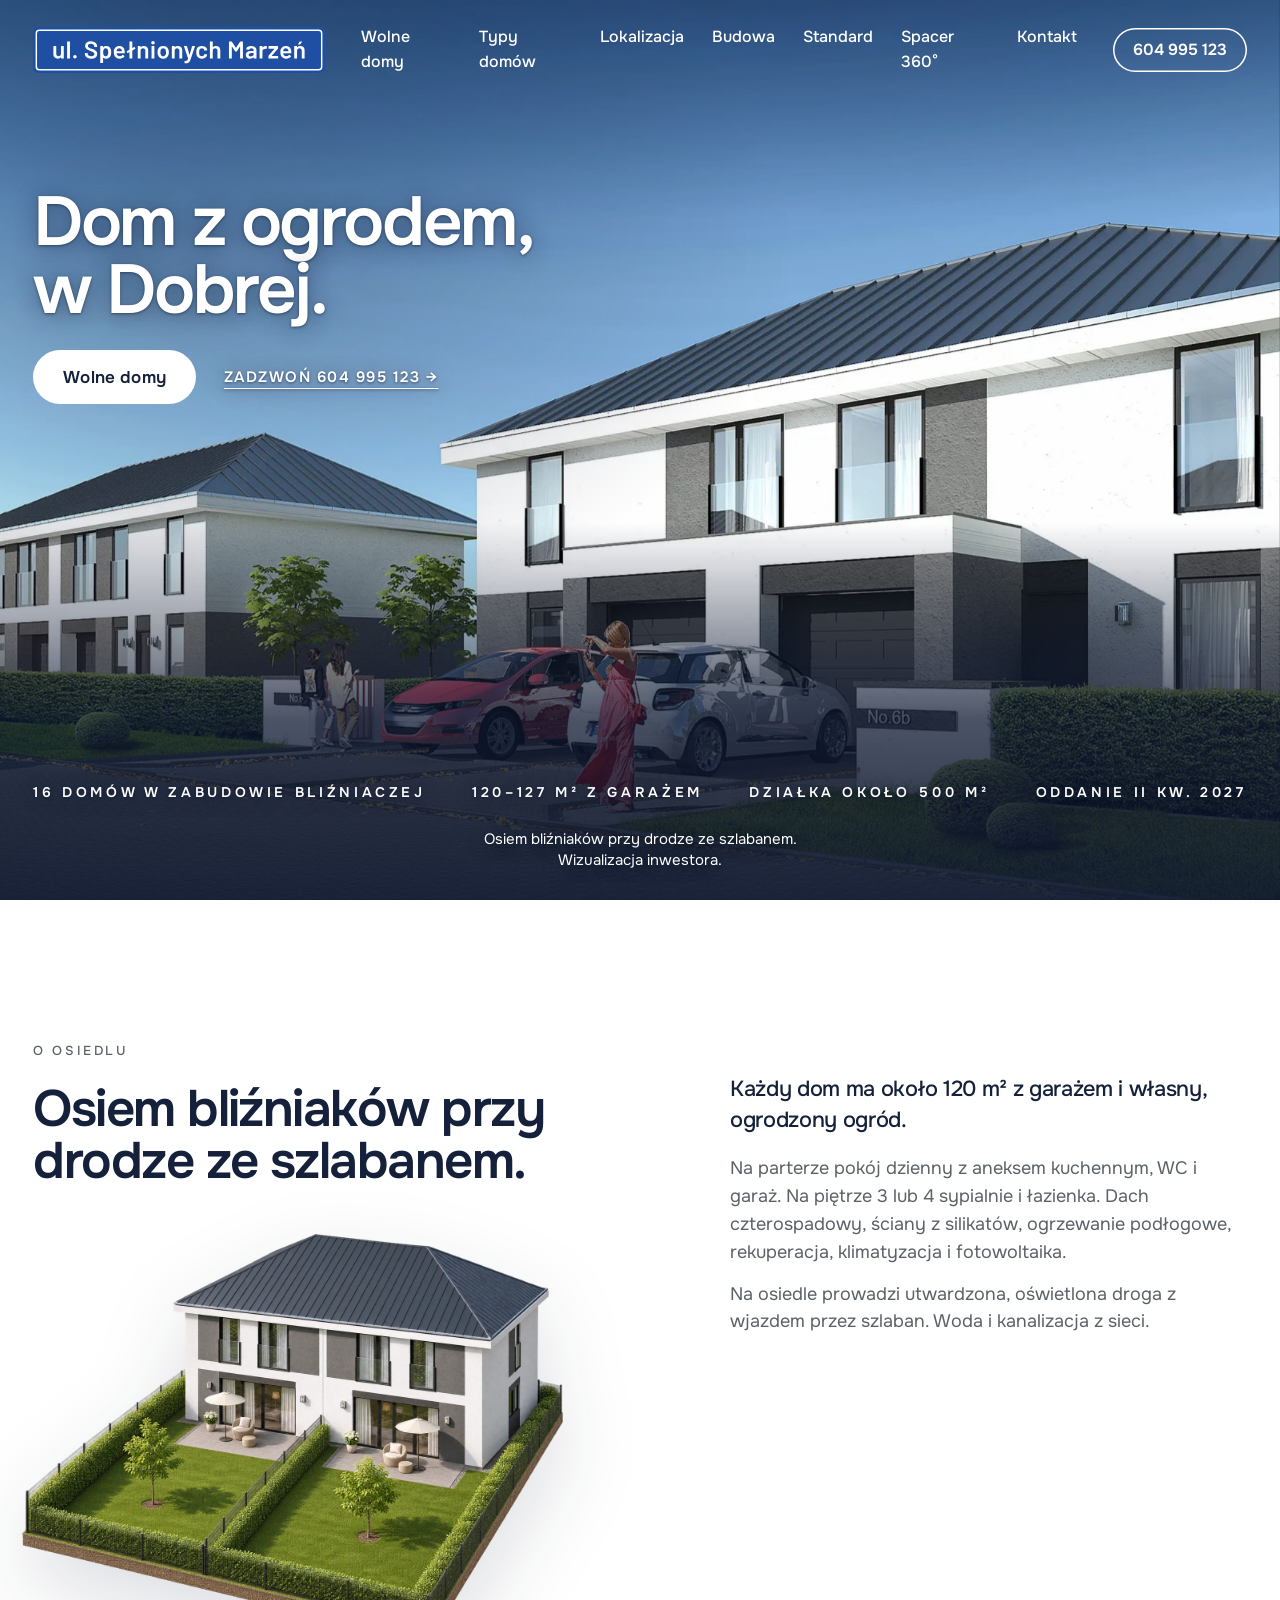
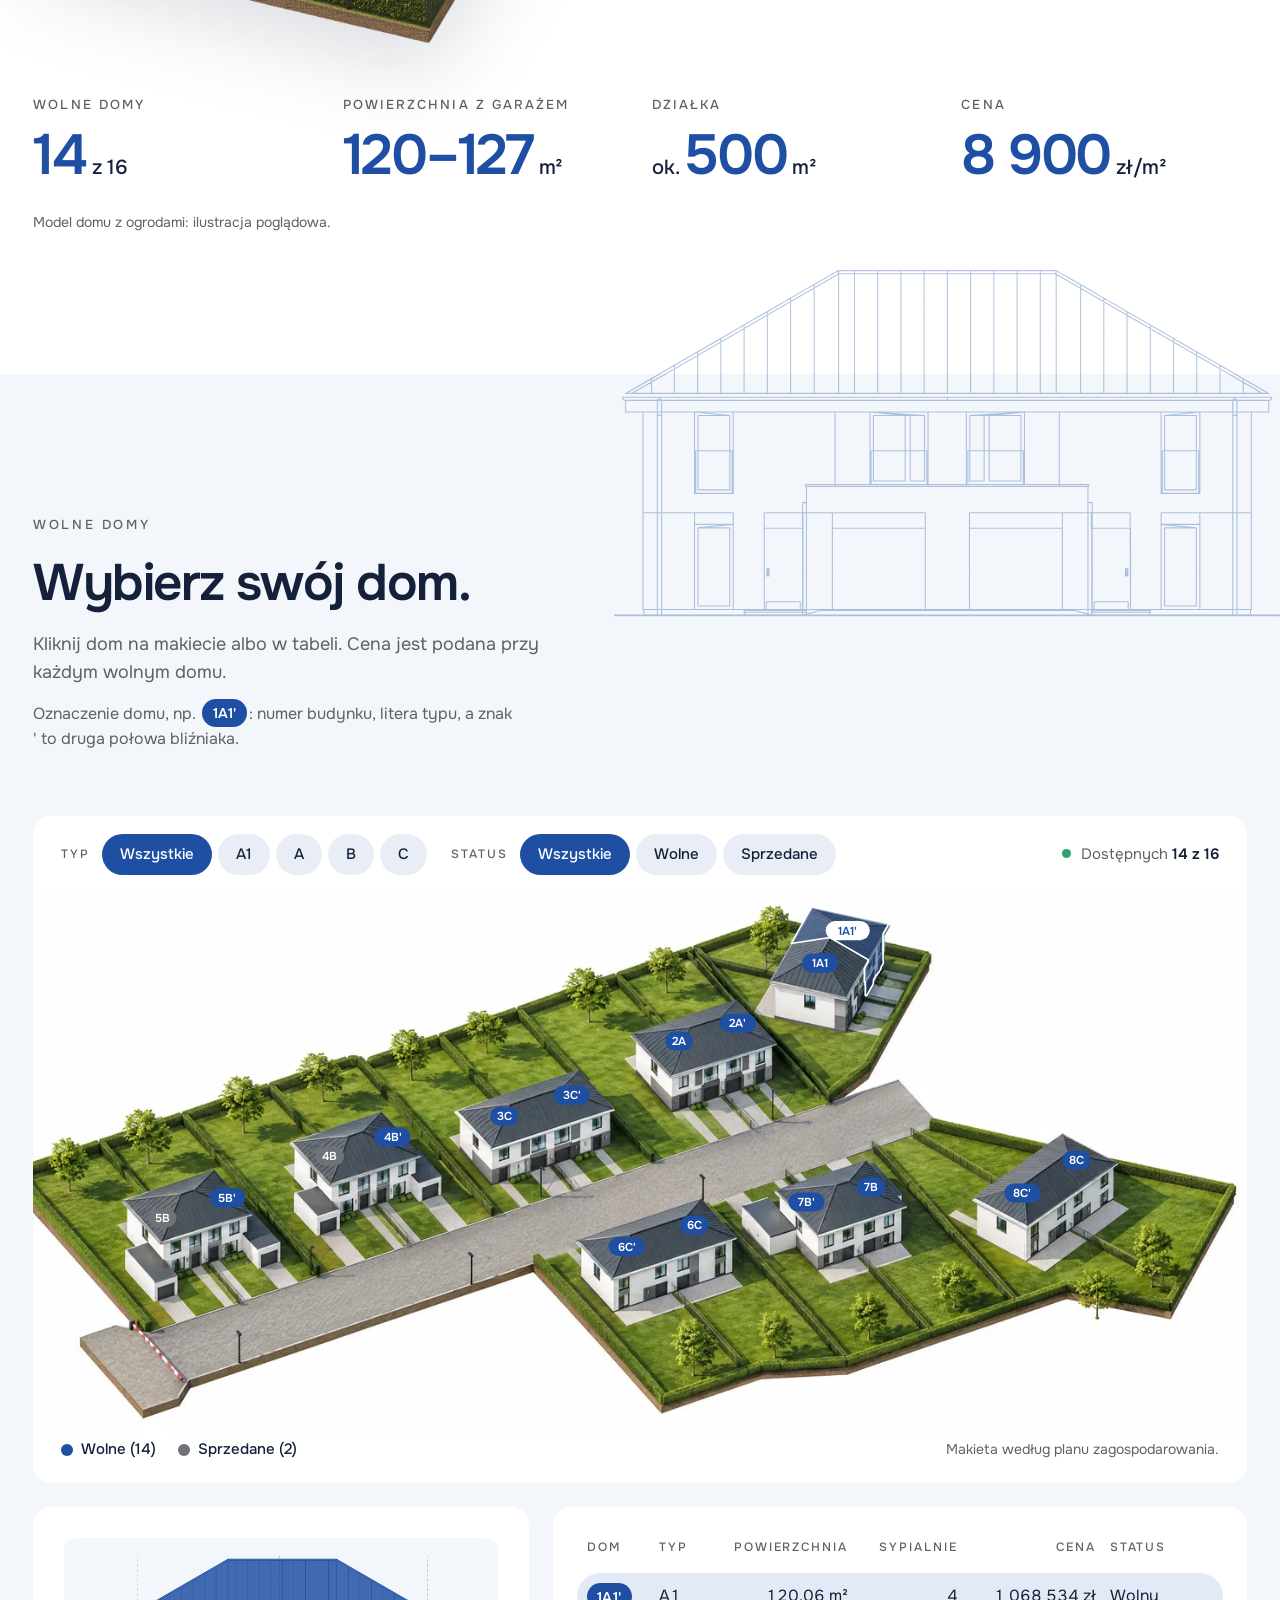
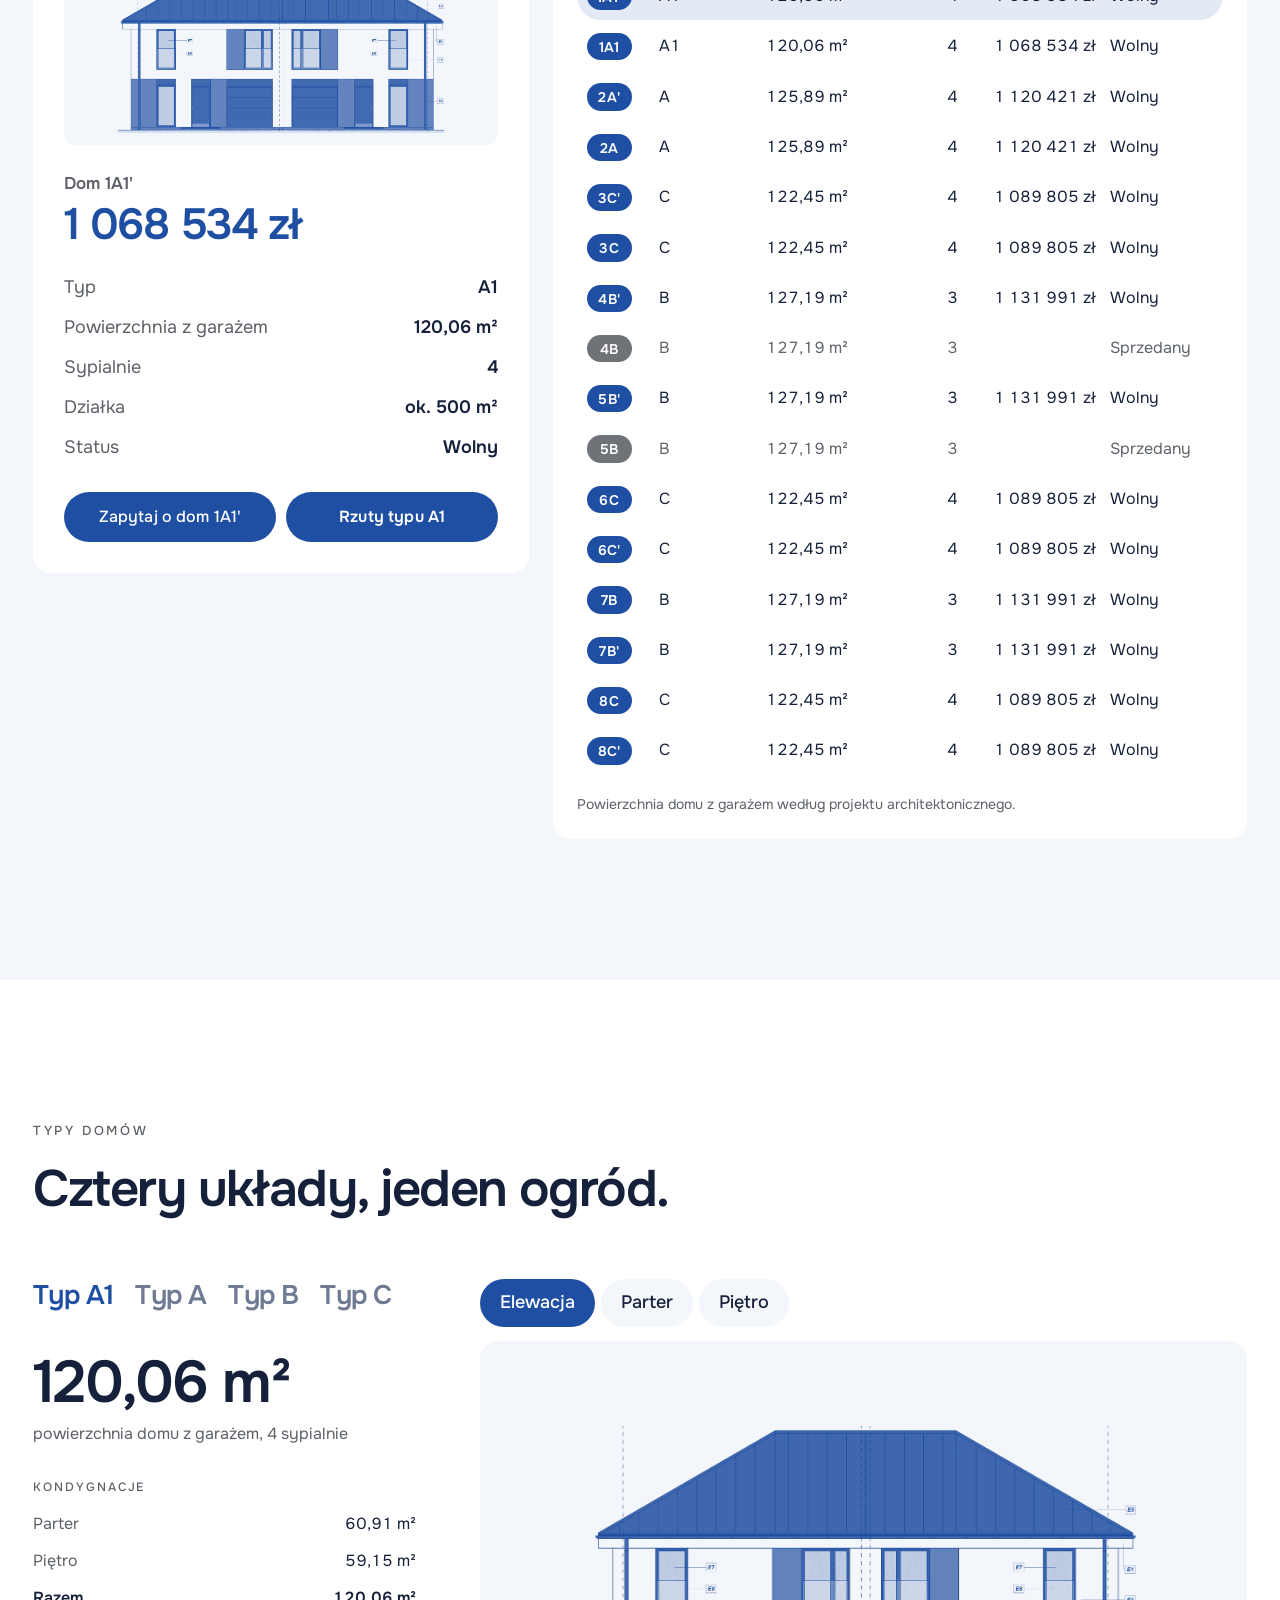
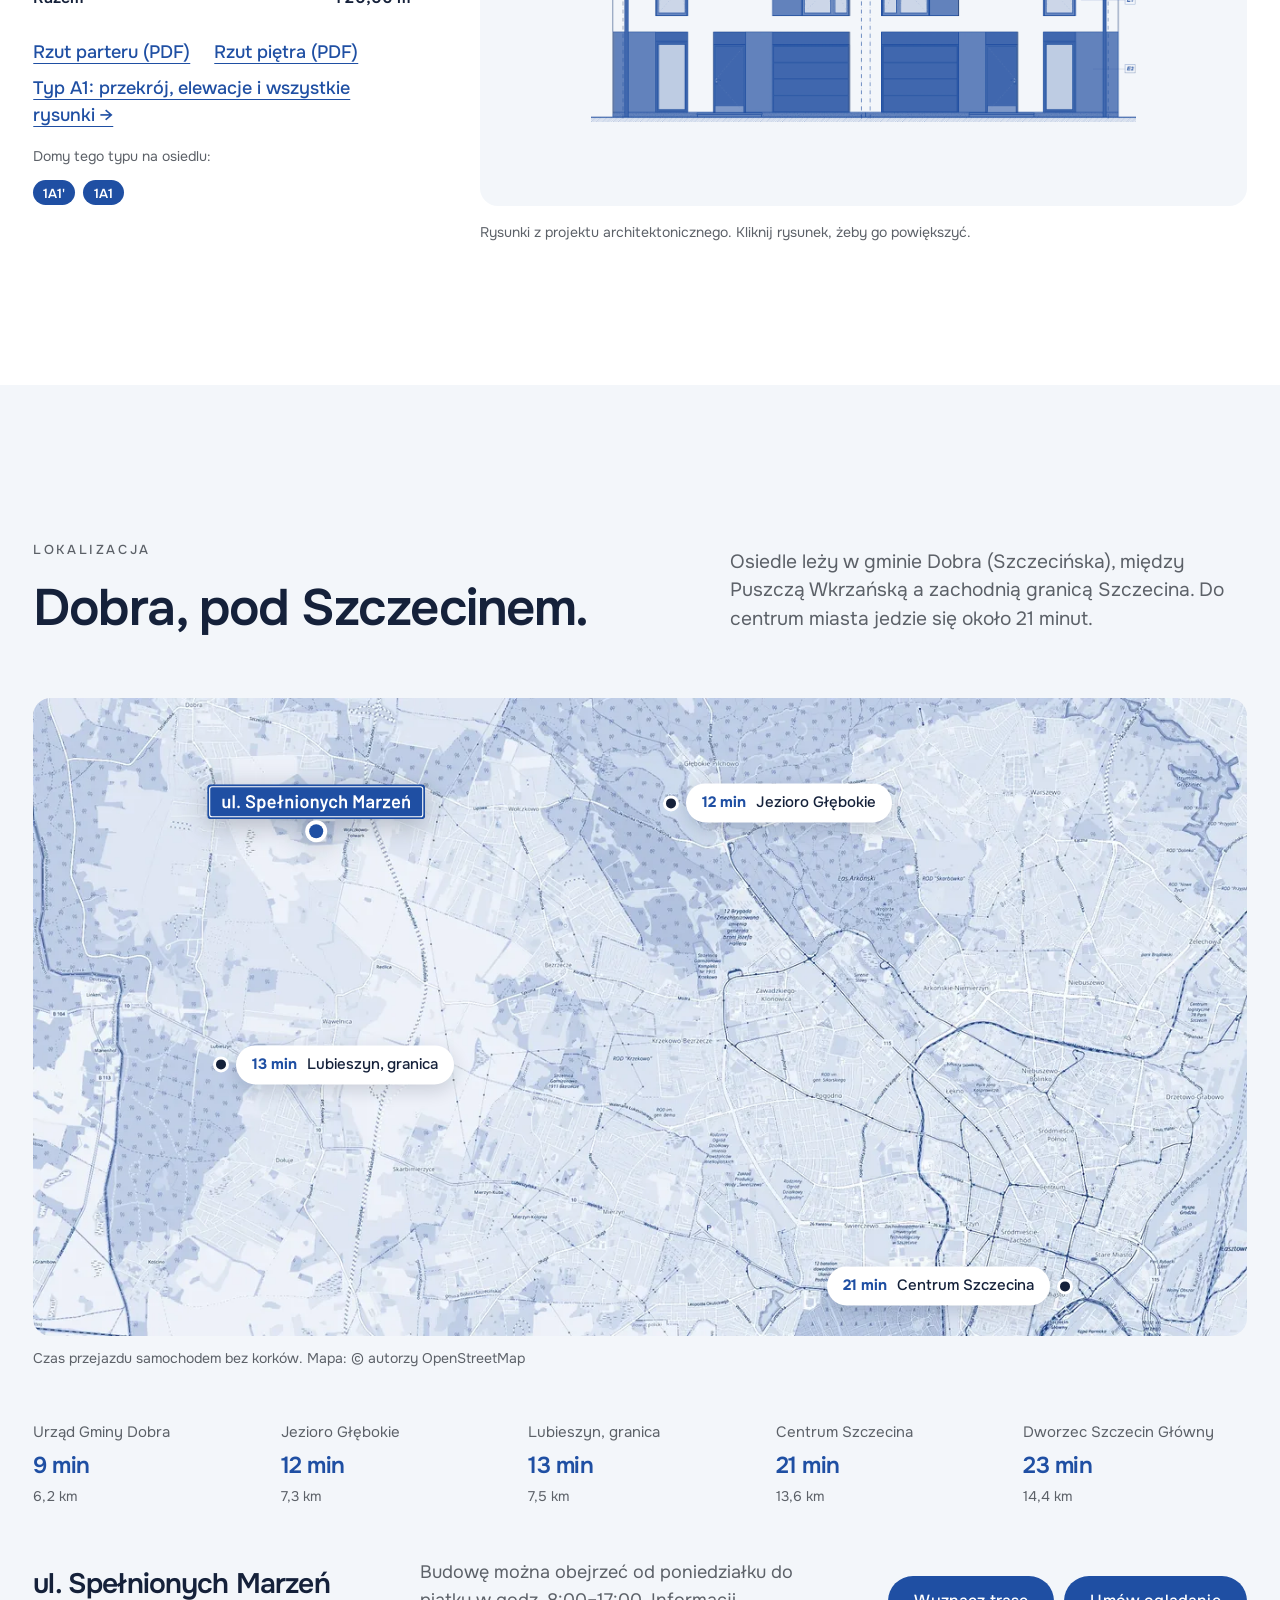
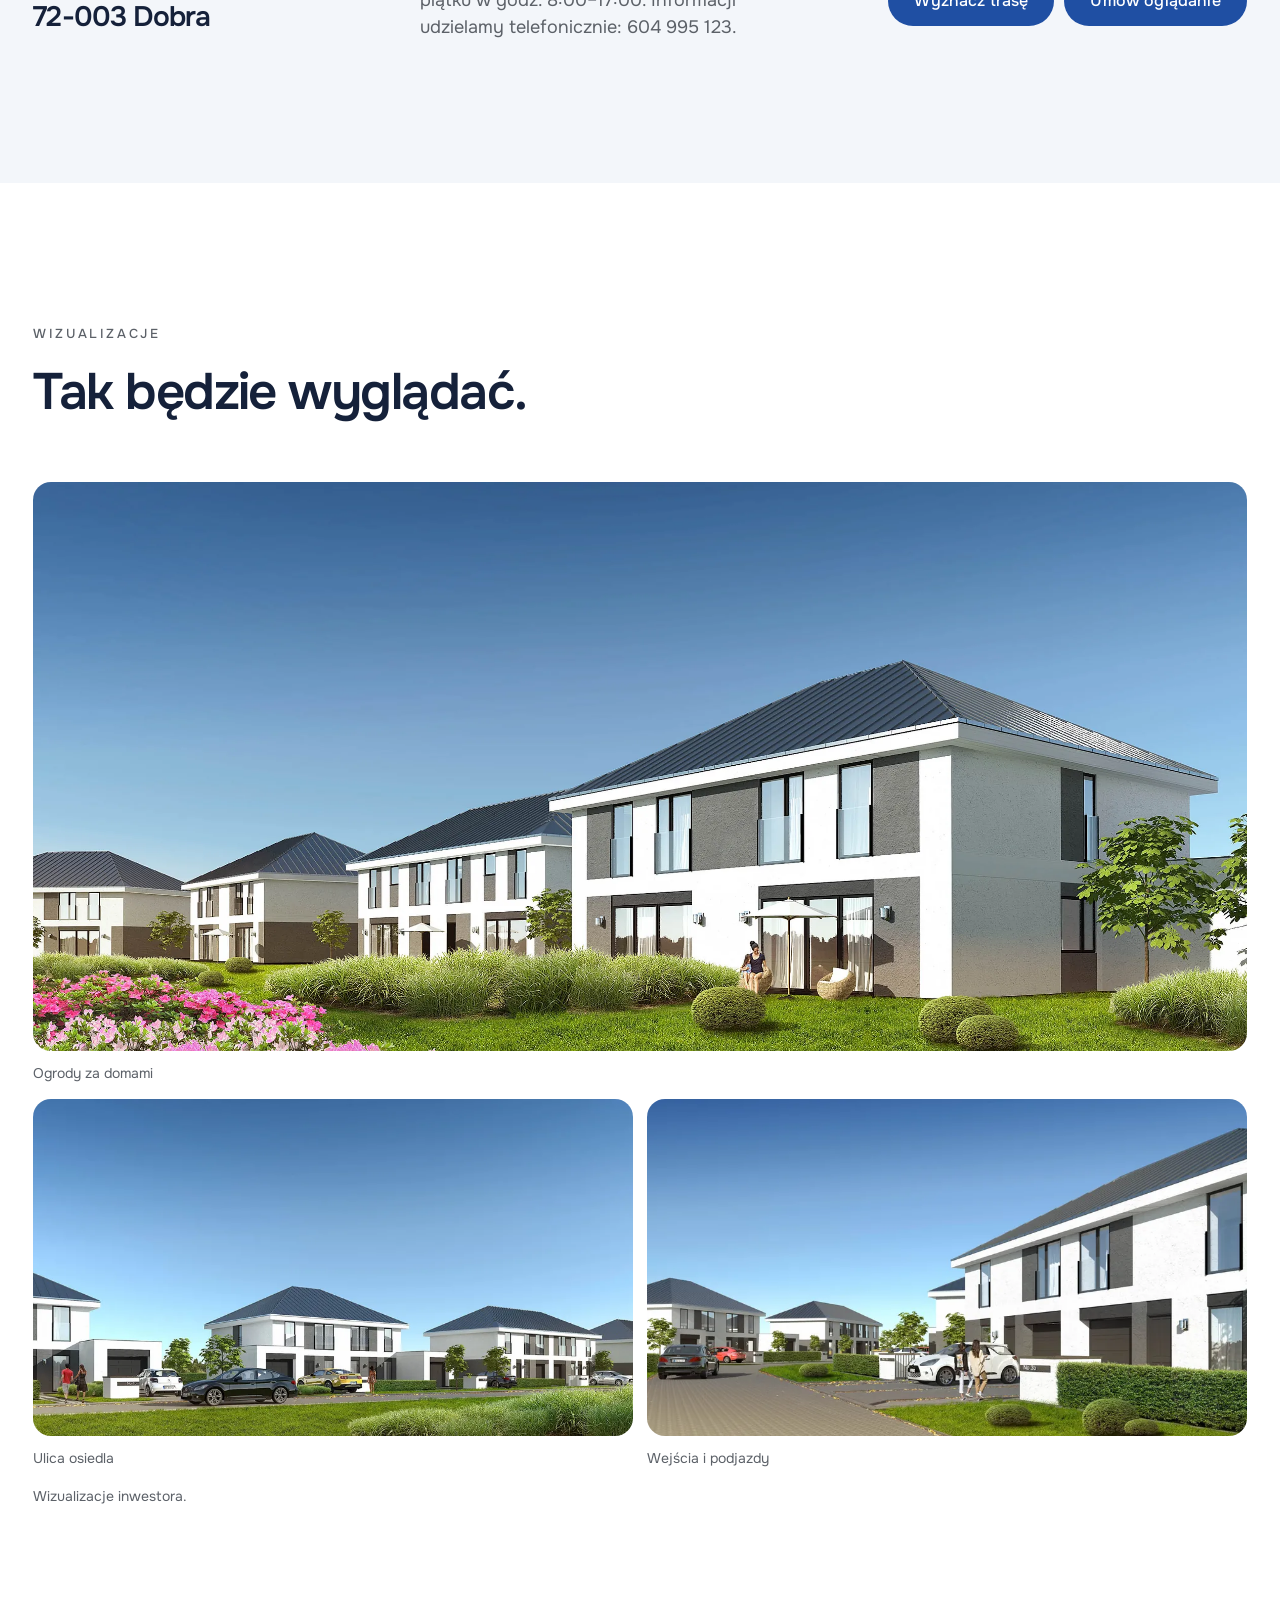
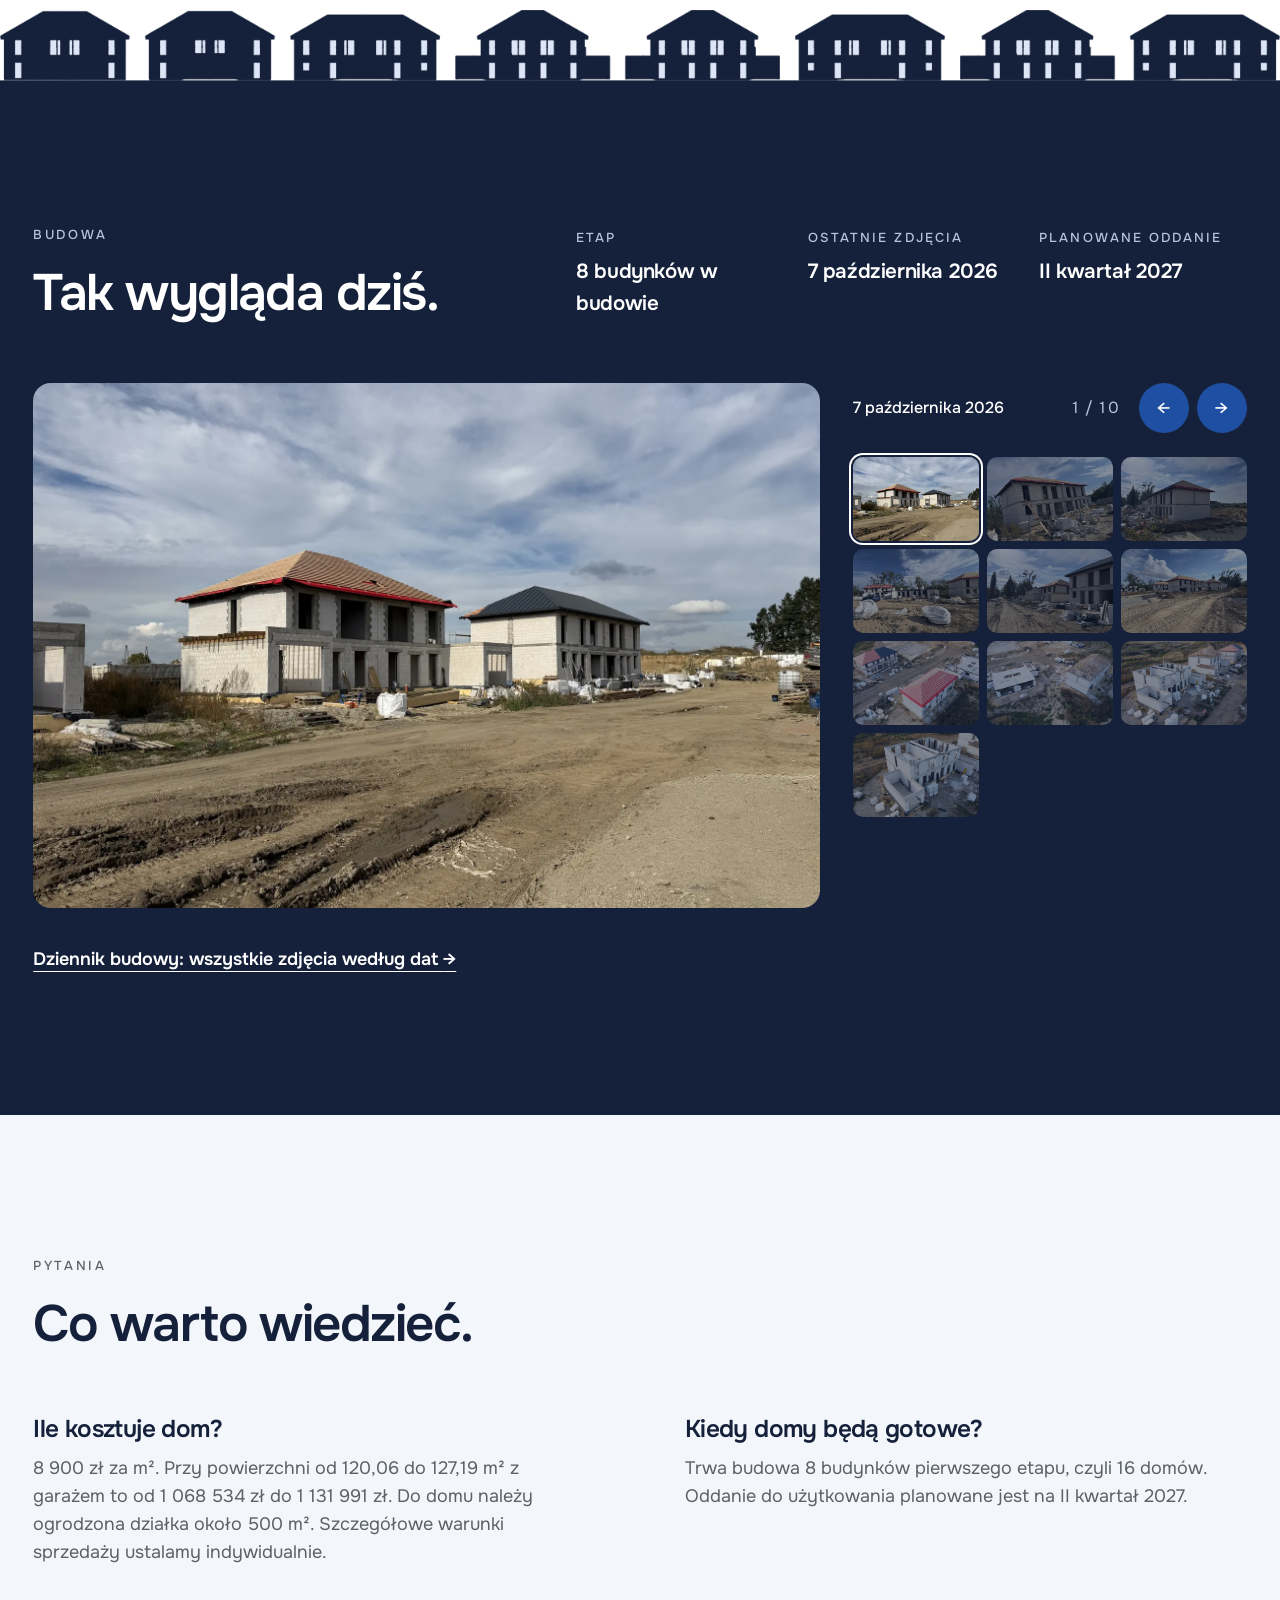
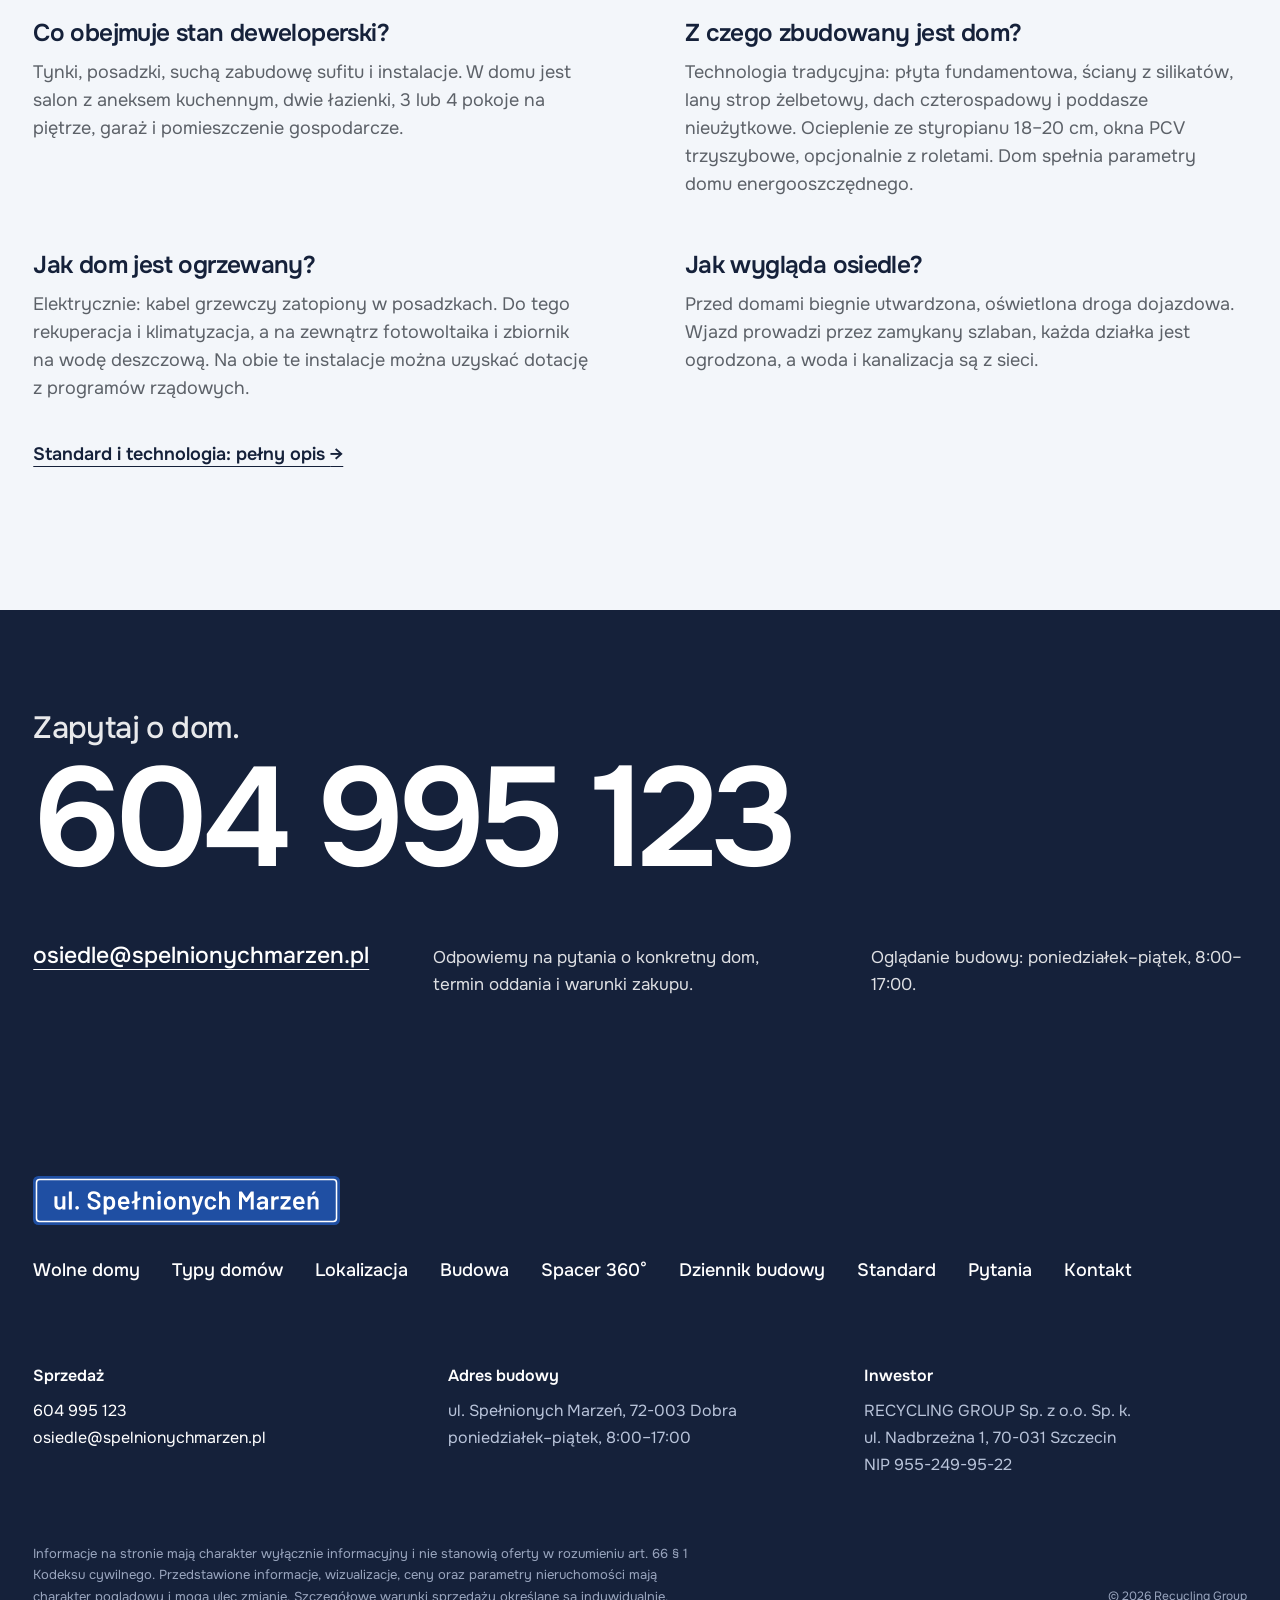
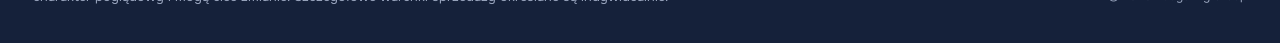
==== index.html @ 410b0ecd "Spacer: panoramy w spokojnym, fotograficznym stylu; Spacer 360° w menu" ====
<!doctype html>
<html lang="pl">
<head>
<meta charset="utf-8">
<meta name="viewport" content="width=device-width, initial-scale=1">
<meta name="robots" content="noindex, nofollow">
<title>Osiedle Spełnionych Marzeń w Dobrej: domy w zabudowie bliźniaczej</title>
<meta name="description" content="16 domów w zabudowie bliźniaczej przy ul. Spełnionych Marzeń w Dobrej. Od 120 m² z garażem, działka około 500 m², oddanie w II kwartale 2027, 8 900 zł/m².">
<link rel="icon" href="img/ikona.svg" type="image/svg+xml">
<link rel="apple-touch-icon" href="img/ikona.png">
<link rel="preload" href="fonty/onest.woff2" as="font" type="font/woff2" crossorigin>
<link rel="stylesheet" href="css/style.css">
<link rel="stylesheet" href="css/podstrony.css">
</head>
<body>

<a class="pomin" href="#tresc">Przejdź do treści</a>

<header class="naglowek">
  <div class="naglowek__w">
    <a class="logo" href="#" aria-label="Osiedle Spełnionych Marzeń, strona główna"><img src="img/logo.svg" width="236" height="58" alt="ul. Spełnionych Marzeń"></a>
    <nav class="menu" id="menu" aria-label="Główna">
      <a href="#domy">Wolne domy</a>
      <a href="#typy">Typy domów</a>
      <a href="#lokalizacja">Lokalizacja</a>
      <a href="#budowa">Budowa</a>
      <a href="standard.html">Standard</a>
      <a href="spacer.html">Spacer 360°</a>
      <a href="#kontakt">Kontakt</a>
      <div class="menu__dol">
        <a class="przycisk" href="tel:+48604995123">Zadzwoń: 604 995 123</a>
        <p>ul. Spełnionych Marzeń, 72-003 Dobra<br>Oglądanie budowy: pon.–pt. 8:00–17:00</p>
      </div>
    </nav>
    <a class="naglowek__tel" href="tel:+48604995123">604 995 123</a>
    <button class="menu-przycisk" type="button" aria-expanded="false" aria-controls="menu">Menu</button>
  </div>
</header>

<div class="dzwon">
  <a class="przycisk przycisk--cichy" href="#domy">Wolne domy</a>
  <a class="przycisk" href="tel:+48604995123">Zadzwoń</a>
</div>

<main id="tresc">

<section class="otwarcie" aria-labelledby="h-otwarcie">
  <picture class="otwarcie__tlo">
    <source media="(max-width: 760px)" srcset="img/wiz-2-pion-1000.webp" width="1000" height="1574">
    <img src="img/wiz-2-2400.webp" width="2400" height="1224" alt="Bliźniaki przy ul. Spełnionych Marzeń: białe domy z dachem czterospadowym, grafitowymi pasami i garażami">
  </picture>
  <div class="otwarcie__tresc">
    <h1 id="h-otwarcie">Dom z ogrodem,<br>w Dobrej.</h1>
    <p class="otwarcie__linki">
      <a class="przycisk przycisk--jasny" href="#domy">Wolne domy</a>
      <a href="tel:+48604995123">Zadzwoń 604 995 123 <span aria-hidden="true">&rarr;</span></a>
    </p>
  </div>
  <ul class="otwarcie__fakty" aria-label="Najważniejsze dane">
    <li>16 domów w zabudowie bliźniaczej</li>
    <li>120–127 m² z garażem</li>
    <li>Działka około 500 m²</li>
    <li>Oddanie II kw. 2027</li>
  </ul>
  <p class="otwarcie__podpis">Osiem bliźniaków przy drodze ze szlabanem.<br>Wizualizacja inwestora.</p>
</section>

<section class="sekcja intro" aria-labelledby="h-o">
  <div class="w">
    <div class="intro__gora">
      <div>
        <p class="etykieta">O osiedlu</p>
        <h2 id="h-o">Osiem bliźniaków przy drodze ze szlabanem.</h2>
        <img class="detal detal--ogrod" src="img/dom-ogrod.webp" width="1400" height="1046" alt="Bliźniak od strony ogrodów: dwa ogrodzone ogrody z tarasami" loading="lazy">
      </div>
      <div class="intro__opis">
        <p class="intro__lid">Każdy dom ma około 120&nbsp;m² z garażem i własny, ogrodzony ogród.</p>
        <p>Na parterze pokój dzienny z aneksem kuchennym, WC i garaż. Na piętrze 3 lub 4 sypialnie i łazienka. Dach czterospadowy, ściany z silikatów, ogrzewanie podłogowe, rekuperacja, klimatyzacja i fotowoltaika.</p>
        <p>Na osiedle prowadzi utwardzona, oświetlona droga z wjazdem przez szlaban. Woda i kanalizacja z sieci.</p>
      </div>
    </div>
    <dl class="fakty">
      <div><dt>Wolne domy</dt><dd><span data-wolne>14</span><small> z 16</small></dd></div>
      <div><dt>Powierzchnia z garażem</dt><dd>120–127<small> m²</small></dd></div>
      <div><dt>Działka</dt><dd><small>ok. </small>500<small> m²</small></dd></div>
      <div><dt>Cena</dt><dd>8 900<small> zł/m²</small></dd></div>
    </dl>
    <p class="przypis">Model domu z ogrodami: ilustracja poglądowa.</p>
  </div>
</section>

<section class="sekcja sekcja--kamien" id="domy" aria-labelledby="h-domy">
  <img class="rysunek" src="img/rys-elewacja.svg" width="1720" height="950" alt="" aria-hidden="true">
  <div class="w">
    <p class="etykieta">Wolne domy</p>
    <h2 id="h-domy">Wybierz swój dom.</h2>
    <p class="wstep-sekcji">Kliknij dom na makiecie albo w tabeli. Cena jest podana przy każdym wolnym domu.</p>
    <p class="wstep-sekcji wstep-sekcji--ozn">Oznaczenie domu, np. <span class="nr">1A1'</span>: numer budynku, litera typu, a znak ' to druga połowa bliźniaka.</p>
    <div class="nawigator">
      <div class="nawigator__pasek">
        <div class="filtr" role="group" aria-label="Typ domu" id="filtr-typ">
          <span class="filtr__et" aria-hidden="true">Typ</span>
          <button type="button" data-typ="" aria-pressed="true">Wszystkie</button>
          <button type="button" data-typ="A1" aria-pressed="false">A1</button>
          <button type="button" data-typ="A" aria-pressed="false">A</button>
          <button type="button" data-typ="B" aria-pressed="false">B</button>
          <button type="button" data-typ="C" aria-pressed="false">C</button>
        </div>
        <div class="filtr" role="group" aria-label="Status" id="filtr-status">
          <span class="filtr__et" aria-hidden="true">Status</span>
          <button type="button" data-status="" aria-pressed="true">Wszystkie</button>
          <button type="button" data-status="wolny" aria-pressed="false">Wolne</button>
          <button type="button" data-status="sprzedany" aria-pressed="false">Sprzedane</button>
        </div>
        <p class="nawigator__licznik"><i class="zywe" aria-hidden="true"></i>Dostępnych <b><span data-wolne>14</span> z 16</b></p>
      </div>
      <div class="nawigator__rys" id="nawigator-rys">
        <div class="nawigator__plotno">
          <img src="img/makieta-2400.webp" srcset="img/makieta-1400.webp 1400w, img/makieta-2400.webp 2400w" sizes="(max-width: 600px) 980px, (max-width: 1440px) 100vw, 1320px" width="2400" height="1070" alt="Makieta 3D pierwszego etapu osiedla według planu zagospodarowania: droga ze szlabanem, 5 bliźniaków po jednej stronie i 3 po drugiej" loading="lazy">
          <svg viewBox="0 0 3689 1645" id="nav-svg" role="group" aria-label="Domy na makiecie, wybierz dom"></svg>
        </div>
      </div>
      <p class="nawigator__podpowiedz">Przesuń makietę palcem w bok, żeby zobaczyć całe osiedle.</p>
      <div class="nawigator__dol">
        <p class="legenda"><span><i class="kropka"></i><span>Wolne (<span data-wolne>14</span>)</span></span><span><i class="kropka kropka--sprzedany"></i><span>Sprzedane (<span data-sprzedane>2</span>)</span></span></p>
        <p class="przypis">Makieta według planu zagospodarowania.</p>
      </div>
    </div>
    <div class="plan">
      <div class="plan__karta">
        <div class="karta" id="karta" aria-live="polite"></div>
      </div>
      <div class="plan__dane">
        <table class="tabela">
          <caption class="ukryte">Domy pierwszego etapu: typ, powierzchnia, cena i status</caption>
          <thead><tr><th scope="col">Dom</th><th scope="col" class="typ-k">Typ</th><th scope="col" class="l">Powierzchnia</th><th scope="col" class="l sypialnie"><span class="pelne">Sypialnie</span><abbr class="skrot" title="Sypialnie">Syp.</abbr></th><th scope="col" class="l">Cena</th><th scope="col" class="status-k">Status</th></tr></thead>
          <tbody id="lista"></tbody>
        </table>
        <p class="przypis">Powierzchnia domu z garażem według projektu architektonicznego.</p>
      </div>
    </div>
  </div>
</section>

<section class="sekcja typy" id="typy" aria-labelledby="h-typy">
  <div class="w">
    <p class="etykieta">Typy domów</p>
    <h2 id="h-typy">Cztery układy, jeden ogród.</h2>
    <div class="typy__uklad">
      <div class="typy__lewa">
        <div class="zakladki" role="tablist" aria-label="Typ domu" id="zakladki"></div>
        <div id="typ-opis"></div>
      </div>
      <div class="typy__rysunek" id="typ" role="tabpanel">
        <div class="przelacznik" role="group" aria-label="Rysunek">
          <button type="button" data-k="elewacja" aria-pressed="true">Elewacja</button>
          <button type="button" data-k="parter" aria-pressed="false">Parter</button>
          <button type="button" data-k="pietro" aria-pressed="false">Piętro</button>
        </div>
        <button type="button" class="typy__powieksz" id="rzut-powieksz" aria-label="Powiększ rysunek">
          <img id="rzut" src="img/elewacja-a1.webp" width="1243" height="675" alt="">
        </button>
        <p class="przypis">Rysunki z projektu architektonicznego. Kliknij rysunek, żeby go powiększyć.</p>
      </div>
    </div>
  </div>
</section>

<section class="sekcja sekcja--kamien lok" id="lokalizacja" aria-labelledby="h-lok">
  <div class="w">
    <div class="lok__gora">
      <div>
        <p class="etykieta">Lokalizacja</p>
        <h2 id="h-lok">Dobra, pod Szczecinem.</h2>
      </div>
      <p class="lok__opis">Osiedle leży w gminie Dobra (Szczecińska), między Puszczą Wkrzańską a zachodnią granicą Szczecina. Do centrum miasta jedzie się około 21 minut.</p>
    </div>
    <figure class="mapa">
      <img src="img/mapa-2680.webp" srcset="img/mapa-1340.webp 1340w, img/mapa-2680.webp 2680w" sizes="(max-width: 1440px) 100vw, 1360px" width="2680" height="1409" alt="Mapa okolicy: osiedle w Dobrej na zachód od Szczecina, z zaznaczonym Jeziorem Głębokim, Lubieszynem i centrum miasta" loading="lazy">
      <span class="mapa__osiedle" style="left:23.3%;top:19.87%"><img src="img/logo.svg" width="236" height="58" alt="ul. Spełnionych Marzeń"></span>
      <span class="mapa__punkt" style="left:52.62%;top:15.63%"><b>12 min</b> Jezioro Głębokie</span>
      <span class="mapa__punkt" style="left:15.52%;top:54.59%"><b>13 min</b> Lubieszyn, granica</span>
      <span class="mapa__punkt mapa__punkt--lewo" style="left:84.96%;top:87.55%"><b>21 min</b> Centrum Szczecina</span>
      <figcaption>Czas przejazdu samochodem bez korków. Mapa: © autorzy OpenStreetMap</figcaption>
    </figure>
    <dl class="mapa__lista">
      <div><dt>Urząd Gminy Dobra</dt><dd>9 min <small>6,2 km</small></dd></div>
      <div><dt>Jezioro Głębokie</dt><dd>12 min <small>7,3 km</small></dd></div>
      <div><dt>Lubieszyn, granica</dt><dd>13 min <small>7,5 km</small></dd></div>
      <div><dt>Centrum Szczecina</dt><dd>21 min <small>13,6 km</small></dd></div>
      <div><dt>Dworzec Szczecin Główny</dt><dd>23 min <small>14,4 km</small></dd></div>
    </dl>
    <div class="lok__dol">
      <address class="adres">ul. Spełnionych Marzeń<br>72-003 Dobra</address>
      <p>Budowę można obejrzeć od poniedziałku do piątku w godz. 8:00–17:00. Informacji udzielamy telefonicznie: 604 995 123.</p>
      <p class="akcje">
        <a class="przycisk" href="https://www.google.com/maps/dir/?api=1&amp;destination=53.4737,14.4086" target="_blank" rel="noopener">Wyznacz trasę</a>
        <a class="przycisk" href="tel:+48604995123">Umów oglądanie</a>
      </p>
    </div>
  </div>
</section>

<section class="sekcja wizje" id="wizualizacje" aria-labelledby="h-wiz">
  <div class="w">
    <p class="etykieta">Wizualizacje</p>
    <h2 id="h-wiz">Tak będzie wyglądać.</h2>
    <div class="wizualizacje">
      <figure class="wizualizacje__szeroka">
        <img src="img/wiz-3-2400.webp" srcset="img/wiz-3-1200.webp 1200w, img/wiz-3-2400.webp 2400w" sizes="(max-width: 1440px) 100vw, 1360px" width="2400" height="1177" alt="Ogrody za domami: trawniki, tarasy i okna tarasowe" loading="lazy">
        <figcaption>Ogrody za domami</figcaption>
      </figure>
      <figure>
        <img src="img/wiz-1-2400.webp" srcset="img/wiz-1-1200.webp 1200w, img/wiz-1-2400.webp 2400w" sizes="(max-width: 960px) 100vw, 680px" width="2400" height="1113" alt="Ulica osiedla z bliźniakami po obu stronach" loading="lazy">
        <figcaption>Ulica osiedla</figcaption>
      </figure>
      <figure>
        <img src="img/wiz-4-2400.webp" srcset="img/wiz-4-1200.webp 1200w, img/wiz-4-2400.webp 2400w" sizes="(max-width: 960px) 100vw, 680px" width="2400" height="1060" alt="Wejścia do domów i podjazdy przed garażami" loading="lazy">
        <figcaption>Wejścia i podjazdy</figcaption>
      </figure>
    </div>
    <p class="przypis">Wizualizacje inwestora.</p>
  </div>
</section>

<img class="sylwetki" src="img/sylwetki-okna.webp" width="3200" height="188" alt="" aria-hidden="true">
<section class="sekcja sekcja--granat budowa" id="budowa" aria-labelledby="h-budowa">
  <div class="w">
    <div class="budowa__gora">
      <div>
        <p class="etykieta">Budowa</p>
        <h2 id="h-budowa">Tak wygląda dziś.</h2>
      </div>
      <dl class="budowa__stan">
        <div><dt>Etap</dt><dd>8 budynków w budowie</dd></div>
        <div><dt>Ostatnie zdjęcia</dt><dd>7 października 2026</dd></div>
        <div><dt>Planowane oddanie</dt><dd>II kwartał 2027</dd></div>
      </dl>
    </div>
    <figure class="przeglad">
      <button type="button" class="przeglad__duze" id="budowa-powieksz" aria-label="Powiększ zdjęcie">
        <img id="budowa-img" src="img/budowa-img-3321-1600.webp" width="1600" height="1200" alt="Zdjęcie z budowy 1, 7 października 2026" loading="lazy">
      </button>
      <figcaption>
        <span class="przeglad__podpis" id="budowa-podpis">7 października 2026</span>
        <span class="przeglad__nr" id="budowa-nr" aria-live="polite">1 / 10</span>
        <span class="budowa__strzalki">
          <button type="button" class="przycisk" data-przewin="-1" aria-label="Poprzednie zdjęcie">Wstecz</button>
          <button type="button" class="przycisk" data-przewin="1" aria-label="Następne zdjęcie">Dalej</button>
        </span>
      </figcaption>
    </figure>
    <div class="miniatury" id="karuzela" aria-label="Wszystkie zdjęcia z budowy">
      <a href="img/budowa-img-3321-1600.webp" data-foto data-podpis="7 października 2026"><img src="img/budowa-img-3321-800.webp" width="800" height="600" alt="Zdjęcie z budowy 1, 7 października 2026" loading="lazy"></a>
      <a href="img/budowa-img-3324-1600.webp" data-foto data-podpis="7 października 2026"><img src="img/budowa-img-3324-800.webp" width="800" height="600" alt="Zdjęcie z budowy 2, 7 października 2026" loading="lazy"></a>
      <a href="img/budowa-img-3326-1600.webp" data-foto data-podpis="7 października 2026"><img src="img/budowa-img-3326-800.webp" width="800" height="600" alt="Zdjęcie z budowy 3, 7 października 2026" loading="lazy"></a>
      <a href="img/budowa-img-3328-1600.webp" data-foto data-podpis="7 października 2026"><img src="img/budowa-img-3328-800.webp" width="800" height="600" alt="Zdjęcie z budowy 4, 7 października 2026" loading="lazy"></a>
      <a href="img/budowa-img-3330-1600.webp" data-foto data-podpis="7 października 2026"><img src="img/budowa-img-3330-800.webp" width="800" height="600" alt="Zdjęcie z budowy 5, 7 października 2026" loading="lazy"></a>
      <a href="img/budowa-img-3338-1600.webp" data-foto data-podpis="7 października 2026"><img src="img/budowa-img-3338-800.webp" width="800" height="600" alt="Zdjęcie z budowy 6, 7 października 2026" loading="lazy"></a>
      <a href="img/budowa-dron-0812-1600.webp" data-foto data-podpis="3 października 2026, z drona"><img src="img/budowa-dron-0812-800.webp" width="800" height="450" alt="Zdjęcie z drona, 3 października 2026" loading="lazy"></a>
      <a href="img/budowa-dron-0813-1600.webp" data-foto data-podpis="3 października 2026, z drona"><img src="img/budowa-dron-0813-800.webp" width="800" height="450" alt="Zdjęcie z drona 1, 3 października 2026" loading="lazy"></a>
      <a href="img/budowa-dron-0819-1600.webp" data-foto data-podpis="3 października 2026, z drona"><img src="img/budowa-dron-0819-800.webp" width="800" height="450" alt="Zdjęcie z drona 2, 3 października 2026" loading="lazy"></a>
      <a href="img/budowa-dron-0820-1600.webp" data-foto data-podpis="3 października 2026, z drona"><img src="img/budowa-dron-0820-800.webp" width="800" height="450" alt="Zdjęcie z drona 3, 3 października 2026" loading="lazy"></a>
    </div>
    <p class="dalej"><a href="dziennik-budowy.html">Dziennik budowy: wszystkie zdjęcia według dat <span aria-hidden="true">&rarr;</span></a></p>
  </div>
</section>

<section class="sekcja sekcja--kamien pytania" id="pytania" aria-labelledby="h-pyt">
  <div class="w">
    <div class="pytania__gora">
      <div>
        <p class="etykieta">Pytania</p>
        <h2 id="h-pyt">Co warto wiedzieć.</h2>
      </div>
    </div>
    <div class="odpowiedzi">
      <details><summary>Ile kosztuje dom?</summary><p>8 900 zł za m². Przy powierzchni od 120,06 do 127,19 m² z garażem to od <span data-cena-od>1 068 534 zł</span> do <span data-cena-do>1 131 991 zł</span>. Do domu należy ogrodzona działka około 500 m². Szczegółowe warunki sprzedaży ustalamy indywidualnie.</p></details>
      <details><summary>Kiedy domy będą gotowe?</summary><p>Trwa budowa 8 budynków pierwszego etapu, czyli 16 domów. Oddanie do użytkowania planowane jest na II kwartał 2027.</p></details>
      <details><summary>Co obejmuje stan deweloperski?</summary><p>Tynki, posadzki, suchą zabudowę sufitu i instalacje. W domu jest salon z aneksem kuchennym, dwie łazienki, 3 lub 4 pokoje na piętrze, garaż i pomieszczenie gospodarcze.</p></details>
      <details><summary>Z czego zbudowany jest dom?</summary><p>Technologia tradycyjna: płyta fundamentowa, ściany z silikatów, lany strop żelbetowy, dach czterospadowy i poddasze nieużytkowe. Ocieplenie ze styropianu 18–20 cm, okna PCV trzyszybowe, opcjonalnie z roletami. Dom spełnia parametry domu energooszczędnego.</p></details>
      <details><summary>Jak dom jest ogrzewany?</summary><p>Elektrycznie: kabel grzewczy zatopiony w posadzkach. Do tego rekuperacja i klimatyzacja, a na zewnątrz fotowoltaika i zbiornik na wodę deszczową. Na obie te instalacje można uzyskać dotację z programów rządowych.</p></details>
      <details><summary>Jak wygląda osiedle?</summary><p>Przed domami biegnie utwardzona, oświetlona droga dojazdowa. Wjazd prowadzi przez zamykany szlaban, każda działka jest ogrodzona, a woda i kanalizacja są z sieci.</p></details>
    </div>
    <p class="dalej"><a href="standard.html">Standard i technologia: pełny opis <span aria-hidden="true">&rarr;</span></a></p>
  </div>
</section>

<section class="kontakt kontakt--gladki" id="kontakt" aria-labelledby="h-kontakt">
  <div class="w kontakt__tresc">
    <h2 id="h-kontakt">Zapytaj o dom.</h2>
    <a class="kontakt__tel" href="tel:+48604995123">604 995 123</a>
    <div class="kontakt__dol">
      <a class="kontakt__mail" href="mailto:osiedle@spelnionychmarzen.pl">osiedle@spelnionychmarzen.pl</a>
      <p>Odpowiemy na pytania o konkretny dom, termin oddania i warunki zakupu.</p>
      <p>Oglądanie budowy: poniedziałek–piątek, 8:00–17:00.</p>
    </div>
  </div>
</section>

</main>

<footer class="stopka">
  <div class="w">
    <div class="stopka__gora">
      <a class="stopka__logo" href="#" aria-label="Osiedle Spełnionych Marzeń, do góry strony"><img src="img/logo.svg" width="236" height="58" alt="ul. Spełnionych Marzeń" loading="lazy"></a>
      <nav class="stopka__menu" aria-label="Stopka">
        <a href="#domy">Wolne domy</a>
        <a href="#typy">Typy domów</a>
        <a href="#lokalizacja">Lokalizacja</a>
        <a href="#budowa">Budowa</a>
        <a href="spacer.html">Spacer 360°</a>
        <a href="dziennik-budowy.html">Dziennik budowy</a>
        <a href="standard.html">Standard</a>
        <a href="#pytania">Pytania</a>
        <a href="#kontakt">Kontakt</a>
      </nav>
    </div>
    <div class="stopka__dane">
      <p><b>Sprzedaż</b><a href="tel:+48604995123">604 995 123</a><a href="mailto:osiedle@spelnionychmarzen.pl">osiedle@spelnionychmarzen.pl</a></p>
      <p><b>Adres budowy</b>ul. Spełnionych Marzeń, 72-003 Dobra<br>poniedziałek–piątek, 8:00–17:00</p>
      <p><b>Inwestor</b>RECYCLING GROUP Sp. z o.o. Sp. k.<br>ul. Nadbrzeżna 1, 70-031 Szczecin<br>NIP 955-249-95-22</p>
    </div>
    <div class="stopka__dol">
      <p class="zastrzezenie">Informacje na stronie mają charakter wyłącznie informacyjny i nie stanowią oferty w rozumieniu art. 66 § 1 Kodeksu cywilnego. Przedstawione informacje, wizualizacje, ceny oraz parametry nieruchomości mają charakter poglądowy i mogą ulec zmianie. Szczegółowe warunki sprzedaży określane są indywidualnie.</p>
      <p class="stopka__prawa">© 2026 Recycling Group</p>
    </div>
  </div>
</footer>

<dialog class="foto" id="foto" aria-label="Zdjęcie w powiększeniu">
  <img id="foto-img" alt="">
  <div class="foto__pasek">
    <button type="button" class="przycisk" data-krok="-1">Poprzednie</button>
    <span id="foto-nr"></span>
    <button type="button" class="przycisk" data-krok="1">Następne</button>
    <button type="button" class="przycisk foto__zamknij" data-zamknij>Zamknij</button>
  </div>
</dialog>

<script src="js/dane.js"></script>
<script src="js/makieta.js"></script>
<script src="js/app.js"></script>
</body>
</html>
---- css/style.css ----
/* Jeden krój na całej stronie: Onest, ten sam co na landingu spelnionychmarzen.pl */
@font-face { font-family: Onest; src: url(../fonty/onest.woff2) format('woff2'); font-weight: 100 900; font-display: swap; }

:root {
  --tlo: #FFFFFF;          /* białe tło strony */
  --tlo-2: #E9EEF6;
  --mgla: #F3F6FA;         /* chłodny, bardzo jasny błękit pod sekcje i stopkę */
  --papier: #FFFFFF;
  --atrament: #15213A;     /* granat: tekst i ciemne karty */
  --atrament-2: #1F2E4F;
  --kobalt: #1F4FA3;       /* kolor tabliczki: przyciski, numery domów */
  --kobalt-tlo: #E3E9F5;
  --tekst-2: #5C6168;
  --na-ciemnym: #B9C4DA;
  --sprzedany: #6F7378;
  --serif: Onest, system-ui, sans-serif;
  --sans: Onest, system-ui, sans-serif;
  --w: 1360px;
  --margines: clamp(20px, 2.6vw, 40px);
  --r: 18px;
}

*, *::before, *::after { box-sizing: border-box; }
html { scroll-behavior: smooth; scroll-padding-top: 80px; -webkit-text-size-adjust: 100%; }
@media (prefers-reduced-motion: reduce) { html { scroll-behavior: auto; } }
body { margin: 0; background: var(--tlo); color: var(--atrament); font: 400 18px/1.55 var(--sans); -webkit-font-smoothing: antialiased; font-variant-numeric: lining-nums; }
img { display: block; max-width: 100%; height: auto; }
h1, h2, h3, p, ul, dl, dd, figure { margin: 0; }
ul { padding: 0; list-style: none; }
a { color: inherit; }
button { font: inherit; color: inherit; }
:focus-visible { outline: 2px solid var(--atrament); outline-offset: 3px; }

.w { width: 100%; max-width: calc(var(--w) + 2 * var(--margines)); margin: 0 auto; padding: 0 var(--margines); }
.ukryte { position: absolute; width: 1px; height: 1px; overflow: hidden; clip: rect(0 0 0 0); white-space: nowrap; }
.pomin { position: absolute; left: 16px; top: -60px; z-index: 40; background: var(--atrament); color: var(--papier); padding: 10px 16px; border-radius: 999px; }
.pomin:focus { top: 12px; }

/* Typografia */
h1 { font: 600 clamp(46px, 5.4vw, 92px)/.98 var(--serif); letter-spacing: -.035em; }
h2 { font: 600 clamp(36px, 4vw, 66px)/1.02 var(--serif); letter-spacing: -.03em; }
h3 { font-weight: 600; font-size: 17px; line-height: 1.3; }
.etykieta { font-size: 13px; font-weight: 500; letter-spacing: .2em; text-transform: uppercase; color: var(--tekst-2); margin-bottom: 22px; }
.wstep-sekcji { color: var(--tekst-2); font-size: clamp(18px, 1.3vw, 20px); max-width: 30em; margin-top: 22px; }
.przypis { font-size: 14px; line-height: 1.55; color: var(--tekst-2); margin-top: 16px; max-width: 46em; }
figcaption { font-size: 13px; color: var(--tekst-2); margin-top: 12px; }

/* Przyciski: pigułki w kolorze atramentu */
.przycisk { display: inline-flex; align-items: center; justify-content: center; min-height: 50px; padding: 0 26px; border: 0; border-radius: 999px; background: var(--kobalt); color: #fff; font: 500 16px/1 var(--sans); letter-spacing: .01em; text-decoration: none; cursor: pointer; }
.akcje { display: flex; flex-wrap: wrap; gap: 10px; margin-top: 30px; }

/* Tabliczka z numerem domu */
.nr { display: inline-flex; align-items: center; justify-content: center; min-width: 3.2em; padding: .5em .7em .45em; border-radius: 999px; background: var(--kobalt); color: #fff; font: 600 14px/1 var(--sans); letter-spacing: .02em; white-space: nowrap; }
.nr[data-status="sprzedany"] { background: var(--sprzedany); }
.nr--duzy { font-size: 26px; padding: .45em .8em .42em; }

/* Nagłówek: małe logo tekstowe jak we wzorze; po przewinięciu tło piasku */
.naglowek { position: fixed; top: 0; left: 0; right: 0; z-index: 20; color: #fff; transition: background-color .35s, color .35s; }
.naglowek__w { max-width: calc(var(--w) + 2 * var(--margines)); margin: 0 auto; padding: 0 var(--margines); height: 100px; display: flex; align-items: center; gap: 36px; }
.logo { display: block; }
.logo img { width: 300px; }
.menu { display: flex; gap: 28px; margin-left: auto; font-size: 16px; font-weight: 500; }
.menu a { text-decoration: none; padding: 6px 0; }
.naglowek__tel { font-weight: 600; font-size: 16px; text-decoration: none; white-space: nowrap; }
.menu-przycisk { display: none; }
.naglowek--pelny { background: var(--tlo); color: var(--atrament); }
.naglowek:not(.naglowek--pelny) :focus-visible { outline-color: #fff; }
@media (prefers-reduced-motion: reduce) { .naglowek { transition: none; } }

/* Hero na wzór: pełny kadr, tytuł szeryfowy w lewym górnym rogu, rząd faktów, podpis na środku dołu */
.otwarcie { position: relative; isolation: isolate; overflow: hidden; height: 100vh; height: 100svh; min-height: 640px; color: #fff; background: var(--atrament); }
.otwarcie__tlo { position: absolute; inset: 0; z-index: -2; }
.otwarcie__tlo img { width: 100%; height: 100%; object-fit: cover; object-position: 50% 62%; }
.otwarcie::before { content: ""; position: absolute; inset: 0; z-index: -1; pointer-events: none;
  background:
    radial-gradient(ellipse 54% 50% at 14% 30%, rgba(20, 17, 14, .5) 0, rgba(20, 17, 14, 0) 100%),
    linear-gradient(180deg, rgba(20, 17, 14, .5) 0, rgba(20, 17, 14, .14) 30%, rgba(20, 17, 14, 0) 50%, rgba(20, 17, 14, .28) 72%, rgba(20, 17, 14, .7) 100%),
    rgba(12, 23, 48, .1); }
.otwarcie__tresc { position: absolute; left: var(--margines); top: clamp(150px, 21vh, 210px); text-shadow: 0 2px 24px rgba(20, 17, 14, .35); }
.otwarcie__linki { display: flex; flex-wrap: wrap; gap: 8px 28px; margin-top: 26px; }
.otwarcie__linki a { font-size: 15px; font-weight: 600; letter-spacing: .1em; text-transform: uppercase; text-decoration: underline; text-underline-offset: 6px; text-decoration-thickness: 1px; }
.otwarcie__fakty { position: absolute; left: var(--margines); right: var(--margines); bottom: 96px; display: flex; justify-content: space-between; gap: 16px; font-size: 14px; font-weight: 600; letter-spacing: .26em; text-transform: uppercase; text-shadow: 0 1px 12px rgba(0, 0, 0, .5); }
.otwarcie__karta { position: absolute; right: var(--margines); top: clamp(150px, 21vh, 210px); width: 280px; background: rgba(255, 255, 255, .94); color: var(--atrament); border-radius: var(--r); padding: 24px 24px 22px; box-shadow: 0 24px 60px rgba(12, 23, 48, .22); }
.otwarcie__karta-et { font-size: 13px; font-weight: 600; letter-spacing: .18em; text-transform: uppercase; color: var(--tekst-2); }
.otwarcie__karta-liczba { font: 600 64px/1 var(--serif); margin-top: 6px; }
.otwarcie__karta-cena { font-size: 16px; color: var(--tekst-2); margin-top: 8px; line-height: 1.45; }
.otwarcie__karta .przycisk { width: 100%; margin-top: 18px; }
.otwarcie__karta :focus-visible { outline-color: var(--kobalt); }
.otwarcie__podpis { position: absolute; left: 0; right: 0; bottom: 28px; text-align: center; font-size: 15px; line-height: 1.45; text-shadow: 0 1px 10px rgba(0, 0, 0, .4); }
.otwarcie :focus-visible { outline-color: #fff; }

/* Sekcje */
.sekcja { padding: clamp(96px, 11vw, 168px) 0; }
.sekcja--granat { background: var(--atrament); color: var(--papier); }
.sekcja--granat .etykieta, .sekcja--granat .wstep-sekcji, .sekcja--granat figcaption, .sekcja--granat .przypis { color: var(--na-ciemnym); }
.sekcja--granat :focus-visible { outline-color: var(--papier); }
.sekcja--kamien { background: var(--mgla); }

/* Wstęp: duże zdanie z miniaturą w tekście, jak we wzorze */
.intro__w { display: grid; grid-template-columns: minmax(0, 3fr) minmax(0, 9fr); gap: 24px; }
.intro__zdanie { font: 500 clamp(30px, 3.2vw, 50px)/1.12 var(--sans); letter-spacing: -.015em; max-width: 19em; }
.intro__mini { display: inline-block; width: 2.2em; height: .95em; object-fit: cover; border-radius: 6px; vertical-align: -.06em; margin-right: .25em; }
.intro__tekst { display: grid; grid-template-columns: repeat(2, minmax(0, 1fr)); gap: 32px; margin-top: 48px; max-width: 900px; color: var(--tekst-2); font-size: 17px; }
.liczby { display: grid; grid-template-columns: repeat(4, minmax(0, 1fr)); gap: 24px; margin-top: 64px; }
.liczby div { display: flex; flex-direction: column-reverse; justify-content: flex-end; }
.liczby dd { font: 600 clamp(40px, 4vw, 64px)/1 var(--serif); letter-spacing: -.03em; color: var(--kobalt); }
.liczby dt { font-size: 14px; color: var(--tekst-2); margin-top: 8px; }
.wizualizacje { display: grid; grid-template-columns: repeat(2, minmax(0, 1fr)); gap: 14px; margin-top: clamp(72px, 8vw, 120px); }
.wizualizacje__szeroka { grid-column: 1 / -1; }
.wizualizacje img { width: 100%; aspect-ratio: 16 / 9; object-fit: cover; border-radius: var(--r); }
.wizualizacje__szeroka img { aspect-ratio: 16 / 7.5; }

/* Wolne domy: nawigator 3D */
#domy h2 { max-width: 12em; }
.nawigator { margin-top: clamp(40px, 5vw, 64px); background: var(--papier); border-radius: var(--r); overflow: hidden; }
.nawigator__pasek { display: flex; flex-wrap: wrap; align-items: center; gap: 14px 24px; padding: 18px clamp(18px, 2.4vw, 28px); }
.filtr { display: flex; flex-wrap: wrap; gap: 6px; }
.filtr button { border: 0; border-radius: 999px; padding: 9px 18px; background: var(--tlo-2); color: var(--atrament); font-weight: 500; font-size: 15px; cursor: pointer; }
.filtr button[aria-pressed="true"] { background: var(--kobalt); color: #fff; }
.nawigator__licznik { margin-left: auto; color: var(--tekst-2); font-size: 15px; }
.nawigator__licznik b { color: var(--atrament); font-weight: 600; }
.nawigator__rys { background: var(--papier); }
.nawigator__plotno { position: relative; }
.nawigator__rys img { width: 100%; }
#nav-svg { position: absolute; inset: 0; width: 100%; height: 100%; }
.dom { cursor: pointer; outline: none; }
.dom__obrys { fill: var(--kobalt); fill-opacity: 0; stroke: #fff; stroke-opacity: 0; stroke-width: 5; stroke-linejoin: round; transition: fill-opacity .2s, stroke-opacity .2s; }
.dom[aria-pressed="true"] .dom__obrys, .dom:focus-visible .dom__obrys { fill-opacity: .35; stroke-opacity: 1; }
.pin { pointer-events: none; transition: opacity .2s; }
.pin__pole { fill: var(--kobalt); }
.pin__ramka { fill: none; stroke: none; }
.pin__nr { fill: var(--papier); font: 600 35px var(--sans); text-anchor: middle; }
.pin[data-status="sprzedany"] .pin__pole { fill: var(--sprzedany); }
.pin.akt .pin__pole { fill: #fff; }
.pin.akt .pin__nr { fill: var(--kobalt); }
.dom.poza, .pin.poza { opacity: .25; }
.dom.poza { pointer-events: none; }
.nawigator__dol { display: flex; flex-wrap: wrap; justify-content: space-between; align-items: center; gap: 8px 32px; padding: 4px clamp(18px, 2.4vw, 28px) 22px; }
.nawigator__dol .przypis { margin-top: 0; }
.legenda { display: flex; gap: 22px; font-weight: 500; font-size: 15px; }
.legenda > span { display: inline-flex; align-items: center; gap: 8px; }
.kropka { width: 12px; height: 12px; border-radius: 50%; background: var(--kobalt); }
.kropka--sprzedany { background: var(--sprzedany); }

.plan { display: grid; grid-template-columns: minmax(0, 5fr) minmax(0, 7fr); gap: clamp(16px, 2vw, 24px); align-items: start; margin-top: clamp(16px, 2vw, 24px); }
.plan__karta { position: sticky; top: 96px; }
.karta { display: grid; grid-template-columns: auto minmax(0, 1fr); gap: 4px 24px; align-items: start; background: var(--atrament); color: var(--papier); border-radius: var(--r); padding: clamp(24px, 3vw, 40px); }
.karta .nr { background: var(--kobalt); color: #fff; }
.karta .nr--duzy { grid-row: span 3; }
.karta__wiz { grid-column: 1 / -1; margin: 0 0 24px; }
.karta__wiz img { width: 100%; aspect-ratio: 3 / 2; object-fit: cover; border-radius: 12px; }
.karta__typ { font: 600 28px/1.1 var(--serif); letter-spacing: -.02em; }
.karta__fakty { display: flex; flex-wrap: wrap; gap: 2px 20px; color: var(--na-ciemnym); margin-top: 8px; font-size: 16px; }
.karta__fakty b { color: var(--papier); font-weight: 500; }
.karta__cena { font: 600 clamp(36px, 3.4vw, 52px)/1 var(--serif); letter-spacing: -.03em; margin-top: 22px; }
.karta__status { display: block; font: 500 13px/1.4 var(--sans); color: var(--na-ciemnym); margin-top: 10px; letter-spacing: .16em; text-transform: uppercase; }
.karta__status[data-status="sprzedany"] { font: 600 34px/1.1 var(--serif); letter-spacing: 0; text-transform: none; }
.karta .akcje { grid-column: 1 / -1; margin-top: 28px; }
.karta .przycisk { background: var(--kobalt); color: #fff; }
.karta :focus-visible { outline-color: var(--papier); }

.plan__dane { background: var(--papier); border-radius: var(--r); padding: clamp(16px, 2vw, 24px); }
.tabela { width: 100%; border-collapse: separate; border-spacing: 0 3px; font-size: 16px; font-variant-numeric: tabular-nums lining-nums; }
.tabela th { text-align: left; font-weight: 500; font-size: 12px; letter-spacing: .16em; text-transform: uppercase; color: var(--tekst-2); padding: 4px 14px 10px 0; white-space: nowrap; }
.tabela td { padding: 10px 14px 10px 0; white-space: nowrap; }
.tabela .l { text-align: right; }
.tabela td:first-child, .tabela th:first-child { padding-left: 10px; }
.tabela td:first-child { border-radius: 999px 0 0 999px; }
.tabela td:last-child { border-radius: 0 999px 999px 0; }
.tabela tr[aria-current="true"] td { background: var(--kobalt-tlo); }
.tabela tr[data-status="sprzedany"] td { color: #5F646B; }
.wybierz { border: 0; background: none; padding: 0; cursor: pointer; display: block; }

/* Typy domów: ciemna sekcja, rzuty jasną kreską */
.zakladki { display: flex; gap: 8px; flex-wrap: wrap; margin-top: clamp(40px, 5vw, 64px); }
.zakladka { border: 0; border-radius: 999px; background: var(--atrament-2); color: #fff; padding: 12px 22px; cursor: pointer; text-align: left; display: inline-flex; gap: 12px; align-items: baseline; }
.zakladka b { font: 600 20px/1 var(--serif); }
.zakladka span { font-size: 14px; color: var(--na-ciemnym); }
.zakladka[aria-selected="true"] { background: var(--kobalt); }
.zakladka[aria-selected="true"] span { color: #D6DFEF; }
.typ { margin-top: 24px; display: grid; grid-template-columns: minmax(0, 8fr) minmax(0, 4fr); gap: clamp(24px, 4vw, 64px); align-items: start; }
.typ__rzut { background: var(--atrament-2); border-radius: var(--r); padding: clamp(16px, 3vw, 44px); }
.typ__rzut img { width: 100%; filter: invert(1) hue-rotate(180deg) brightness(1.1); mix-blend-mode: screen; opacity: .92; }
.typ__rzut img.elew { filter: brightness(0) invert(1); mix-blend-mode: normal; opacity: .95; padding: clamp(8px, 3vw, 48px) 0; }
.typ__pdf { display: flex; flex-wrap: wrap; gap: 8px 24px; margin-top: 22px; }
.typ__pdf a { color: #fff; text-underline-offset: 5px; text-decoration-thickness: 1px; font-weight: 500; }
.przelacznik { display: inline-flex; gap: 6px; }
.przelacznik button { border: 0; background: var(--atrament-2); color: var(--papier); padding: 10px 20px; border-radius: 999px; cursor: pointer; font-weight: 500; }
.przelacznik button[aria-pressed="true"] { background: var(--kobalt); color: #fff; }
.typ__pow { font: 600 clamp(48px, 4.6vw, 76px)/.95 var(--serif); letter-spacing: -.03em; margin-top: 32px; }
.typ__pow small { display: block; letter-spacing: 0; font: 400 16px/1.4 var(--sans); color: var(--na-ciemnym); margin-top: 12px; }
.typ__domy { display: flex; flex-wrap: wrap; gap: 8px; margin-top: 12px; }
.typ__domy .nr { font-size: 13px; }
.typ__domy .nr[data-status="sprzedany"] { background: var(--sprzedany); color: var(--papier); }
.pomieszczenia { width: 100%; border-collapse: collapse; margin-top: 32px; font-size: 16px; font-variant-numeric: tabular-nums lining-nums; }
.pomieszczenia caption { text-align: left; font-weight: 500; font-size: 12px; letter-spacing: .16em; text-transform: uppercase; padding-bottom: 10px; color: var(--na-ciemnym); }
.pomieszczenia td { padding: 5px 0; color: var(--na-ciemnym); }
.pomieszczenia td + td { text-align: right; white-space: nowrap; padding-left: 16px; color: var(--papier); }
.pomieszczenia tfoot td { font-weight: 600; color: var(--papier); padding-top: 14px; }

/* Budowa: karuzela zaokrąglonych zdjęć */
.budowa__gora { display: flex; flex-wrap: wrap; justify-content: space-between; align-items: flex-end; gap: 24px; }
.budowa__strzalki { display: flex; gap: 8px; }
.budowa__strzalki .przycisk { width: 50px; padding: 0; font-size: 0; }
.budowa__strzalki .przycisk::before { font-size: 18px; content: "\2190"; }
.budowa__strzalki .przycisk + .przycisk::before { content: "\2192"; }
.karuzela { display: flex; gap: 14px; overflow-x: auto; scroll-snap-type: x mandatory; scroll-padding-left: max(var(--margines), calc((100vw - var(--w)) / 2)); padding: 0 max(var(--margines), calc((100vw - var(--w)) / 2)); margin-top: clamp(40px, 5vw, 64px); scrollbar-width: none; }
.karuzela::-webkit-scrollbar { display: none; }
.karuzela a { flex: 0 0 auto; scroll-snap-align: start; text-decoration: none; color: var(--tekst-2); font-size: 13px; letter-spacing: .14em; text-transform: uppercase; }
.karuzela img { height: clamp(260px, 56vh, 600px); width: auto; max-width: none; object-fit: cover; border-radius: var(--r); }
.karuzela a span { display: block; margin-top: 14px; }

/* Etapy budowy: dwie karty, bieżący etap z plakietką */
.etapy { list-style: none; padding: 0; margin: 40px 0 0; display: grid; grid-template-columns: repeat(2, minmax(0, 1fr)); gap: 12px; max-width: 760px; }
.etapy li { position: relative; background: var(--papier); border-radius: var(--r); padding: 24px 24px 26px; display: flex; flex-direction: column; gap: 4px; }
.etapy__kiedy { font-size: 13px; font-weight: 600; letter-spacing: .16em; text-transform: uppercase; color: var(--tekst-2); }
.etapy b { font: 600 34px/1.05 var(--serif); margin-top: 6px; }
.etapy li > span:last-of-type { color: var(--tekst-2); font-size: 16px; }
.etapy i { position: absolute; top: 20px; right: 20px; font-style: normal; font-size: 13px; font-weight: 600; background: var(--kobalt); color: #fff; border-radius: 999px; padding: 5px 12px; }
.etapy__teraz { background: var(--kobalt-tlo) !important; }

/* Lokalizacja */
.dojazdy { margin-top: 28px; display: grid; gap: 6px; }
.dojazdy li { display: grid; grid-template-columns: 92px minmax(0, 1fr) auto; align-items: baseline; gap: 16px; background: var(--papier); border-radius: 14px; padding: 12px 18px; }
.dojazdy b { font: 600 32px/1 var(--serif); color: var(--kobalt); white-space: nowrap; }
.dojazdy span { font-weight: 500; color: var(--atrament); }
.dojazdy small { font-size: 14px; color: var(--tekst-2); white-space: nowrap; }
.lok { display: grid; grid-template-columns: minmax(0, 6fr) minmax(0, 6fr); gap: clamp(32px, 5vw, 80px); align-items: start; }
.lok p { color: var(--tekst-2); margin-top: 14px; max-width: 30em; }
.adres { font: 500 clamp(26px, 2.2vw, 34px)/1.2 var(--sans); letter-spacing: -.01em; margin-top: 32px; font-style: normal; }
.lok__mapa iframe { display: block; width: 100%; height: clamp(360px, 46vw, 620px); border: 0; border-radius: var(--r); background: var(--tlo-2); }

/* Pytania: rozwijane odpowiedzi, same odstępy */
.pytania__w { display: grid; grid-template-columns: minmax(0, 5fr) minmax(0, 7fr); gap: clamp(32px, 5vw, 80px); align-items: start; }
.pytania__lista { display: grid; gap: 8px; }
.pytania details { background: var(--mgla); border-radius: var(--r); padding: 0 clamp(20px, 2.4vw, 32px); }
.pytania summary { list-style: none; cursor: pointer; display: flex; justify-content: space-between; align-items: center; gap: 24px; padding: 22px 0; font-weight: 500; font-size: clamp(19px, 1.6vw, 23px); letter-spacing: -.01em; }
.pytania summary::-webkit-details-marker { display: none; }
.pytania summary::after { content: "+"; flex: none; width: 36px; height: 36px; border-radius: 50%; background: var(--kobalt); color: #fff; display: grid; place-items: center; font-size: 22px; font-weight: 400; line-height: 1; }
.pytania details[open] summary::after { content: "\2212"; }
.pytania details p { color: var(--tekst-2); padding: 0 56px 26px 0; max-width: 44em; }

/* Kontakt: ciemna karta i karta zdjęcia, jak we wzorze */
.kontakt { padding-top: 0; }
.kontakt__w { display: grid; grid-template-columns: minmax(0, 1fr) minmax(0, 1fr); gap: 14px; }
.kontakt__karta { background: var(--atrament); color: var(--papier); border-radius: var(--r); padding: clamp(32px, 4vw, 64px); display: flex; flex-direction: column; }
.kontakt__karta .etykieta { color: var(--na-ciemnym); }
.kontakt__tel { font: 600 clamp(44px, 5vw, 84px)/1 var(--serif); letter-spacing: -.03em; text-decoration: none; margin-top: auto; padding-top: 56px; white-space: nowrap; }
.kontakt__mail { font-size: clamp(18px, 1.5vw, 22px); margin-top: 12px; text-underline-offset: 5px; text-decoration-thickness: 1px; overflow-wrap: anywhere; }
.kontakt__karta p { color: var(--na-ciemnym); margin-top: 24px; max-width: 30em; font-size: 16px; }
.kontakt__karta :focus-visible { outline-color: var(--papier); }
.kontakt__foto img { width: 100%; height: 100%; min-height: 420px; object-fit: cover; border-radius: var(--r); }

/* Stopka: dane i duża nazwa osiedla */
.stopka { background: var(--mgla); color: var(--tekst-2); padding: clamp(56px, 6vw, 96px) 0 32px; font-size: 16px; }
.stopka__w { display: grid; grid-template-columns: repeat(3, minmax(0, 1fr)) auto; gap: 32px; }
.stopka h3 { color: var(--atrament); font-weight: 600; font-size: 15px; margin-bottom: 10px; }
.stopka p { line-height: 1.65; }
.stopka__w a { color: var(--atrament); text-decoration: none; }
.stopka__menu { display: flex; flex-direction: column; gap: 6px; font-weight: 500; }
.stopka__nazwa { display: block; margin-top: clamp(56px, 7vw, 112px); }
.stopka__nazwa img { width: min(100%, 640px); }
.stopka__dol { display: flex; flex-wrap: wrap; justify-content: space-between; align-items: flex-end; gap: 16px 48px; margin-top: 32px; }
.zastrzezenie { font-size: 12px; max-width: 64em; }
.stopka__prawa { font-size: 12px; white-space: nowrap; }

/* Podgląd zdjęcia */
.foto { border: 0; padding: 0; background: transparent; max-width: min(1500px, 94vw); width: 100%; color: #fff; }
.foto::backdrop { background: rgba(20, 17, 14, .95); }
.foto img { width: 100%; max-height: 80vh; object-fit: contain; border-radius: 12px; }
.foto__pasek { display: flex; align-items: center; gap: 12px; padding-top: 14px; }

.foto__zamknij { margin-left: auto; }
.foto :focus-visible { outline-color: #fff; }

/* Tablet */
@media (max-width: 1180px) {
  .menu { gap: 18px; font-size: 14px; }
  .naglowek__w { gap: 24px; }
  .typ { grid-template-columns: minmax(0, 1fr); }
  .intro__w { grid-template-columns: minmax(0, 1fr); }
  .liczby { grid-template-columns: repeat(2, minmax(0, 1fr)); gap: 36px 24px; }
  .stopka__w { grid-template-columns: 1fr 1fr; }
  .otwarcie__fakty { flex-wrap: wrap; justify-content: flex-start; gap: 10px 32px; }
}

@media (max-width: 960px) {
  .menu-przycisk { display: inline-flex; margin-left: auto; border: 0; background: none; font-weight: 600; font-size: 15px; cursor: pointer; padding: 8px 0; }
  .naglowek__tel { order: 2; }
  .menu-przycisk { order: 1; }
  .menu { display: none; position: absolute; left: 0; right: 0; top: 100%; background: var(--tlo); color: var(--atrament); flex-direction: column; gap: 0; padding: 8px var(--margines) 24px; font-size: 22px; }
  .menu.otwarte { display: flex; }
  .menu a { padding: 8px 0; }
  .plan, .lok, .kontakt__w, .pytania__w { grid-template-columns: minmax(0, 1fr); }
  .plan__karta { position: static; }
  .nawigator__licznik { margin-left: 0; }
}

/* Telefon */
@media (max-width: 600px) {
  body { font-size: 17px; }
  .naglowek__w { height: 72px; gap: 16px; }
  .logo img { width: 200px; }
  .etapy { grid-template-columns: minmax(0, 1fr); }
  .dojazdy li { grid-template-columns: 76px minmax(0, 1fr); }
  .dojazdy small { grid-column: 2; }
  .dojazdy b { font-size: 28px; }
  .naglowek__tel { display: none; }
  .otwarcie__tlo img { object-position: 60% 50%; }
  .otwarcie::before { background: linear-gradient(180deg, rgba(20, 17, 14, .55) 0, rgba(20, 17, 14, .2) 32%, rgba(20, 17, 14, .05) 46%, rgba(20, 17, 14, .55) 66%, rgba(20, 17, 14, .8) 100%), rgba(12, 23, 48, .1); }
  .otwarcie__tresc { top: 84px; }
  h1 { font-size: 44px; }
  .otwarcie__linki { flex-direction: column; gap: 12px; }
  .otwarcie__fakty { top: auto; bottom: 110px; flex-direction: column; gap: 8px; font-size: 11px; letter-spacing: .2em; }
  .otwarcie__podpis { font-size: 13px; bottom: 22px; padding: 0 20px; }
  .intro__tekst { grid-template-columns: minmax(0, 1fr); gap: 16px; }
  .wizualizacje { grid-template-columns: minmax(0, 1fr); }
  .wizualizacje img, .wizualizacje__szeroka img { aspect-ratio: 4 / 3; }
  .pytania details p { padding-right: 0; }
  .nawigator { border-radius: 14px; }
  .nawigator__rys { overflow-x: auto; scrollbar-width: none; }
  .nawigator__rys::-webkit-scrollbar { display: none; }
  .nawigator__plotno { width: 980px; }
  .filtr button { padding: 8px 14px; font-size: 14px; }
  .karta { gap: 4px 16px; }
  .nr--duzy { font-size: 20px; }
  .karta__typ { font-size: 22px; }
  .tabela .sypialnie, .tabela .typ-k { display: none; }
  .plan__dane { padding: 8px 4px; }
  .tabela { font-size: 15px; }
  .tabela td, .tabela th { padding-right: 8px; }
  .tabela td:first-child, .tabela th:first-child { padding-left: 6px; }
  .zakladka b { font-size: 24px; }
  .karuzela img { height: 300px; }
  .kontakt__tel { font-size: 44px; }
  .kontakt__foto img { min-height: 260px; }
  .stopka__w { grid-template-columns: minmax(0, 1fr); gap: 24px; }

}
.tabela tr[data-status="sprzedany"][aria-current="true"] td { color: #4E535A; }

.karta__status { letter-spacing: .16em; }
.karta__status[data-status="sprzedany"] { letter-spacing: -.02em; font-size: 28px; }

/* ===== Przebudowa 15.11: karta domu, typy, lokalizacja, pytania, kontakt, stopka ===== */

/* Karta wybranego domu: rysunek elewacji, cena, dane w dwóch kolumnach */
.karta { display: block; background: #fff; color: var(--atrament); padding: clamp(22px, 2.4vw, 34px); }
.karta__rys { width: 100%; aspect-ratio: 2.1 / 1; object-fit: contain; background: var(--mgla); border-radius: 12px; padding: 18px 22px 12px; }
.karta__nr { font-weight: 600; font-size: 17px; color: var(--tekst-2); margin-top: 26px; }
.karta__cena { font: 600 clamp(38px, 3.4vw, 54px)/1 var(--sans); letter-spacing: -.035em; color: var(--kobalt); margin-top: 6px; }
.karta[data-status="sprzedany"] .karta__cena { color: var(--sprzedany); }
.karta__dane { display: grid; gap: 12px; margin: 28px 0 0; }
.karta__dane div { display: flex; justify-content: space-between; gap: 16px; }
.karta__dane dt { color: var(--tekst-2); }
.karta__dane dd { font-weight: 600; text-align: right; }
.karta .akcje { margin-top: 30px; }
.karta .akcje .przycisk { flex: 1 1 0; white-space: nowrap; }
.karta :focus-visible { outline-color: var(--kobalt); }

/* Typy domów: jasna sekcja, duży czytelny rysunek */
.typy__uklad { display: grid; grid-template-columns: minmax(0, 4fr) minmax(0, 8fr); gap: clamp(32px, 5vw, 88px); align-items: start; margin-top: clamp(40px, 5vw, 72px); }
.typy .zakladki { display: flex; flex-wrap: wrap; gap: 4px 22px; margin: 0; }
.typy .zakladka { background: none; border: 0; border-radius: 0; padding: 0; color: #6F7A93; font: 600 clamp(24px, 2.1vw, 32px)/1.2 var(--sans); letter-spacing: -.03em; cursor: pointer; display: inline; white-space: nowrap; }
.typy .zakladka[aria-selected="true"] { background: none; color: var(--kobalt); }
.typy .typ__pow { margin-top: 44px; color: var(--atrament); }
.typy .typ__pow small { color: var(--tekst-2); }
.typy .pomieszczenia caption { color: var(--tekst-2); }
.typy .pomieszczenia td { color: var(--tekst-2); padding: 6px 0; }
.typy .pomieszczenia td + td, .typy .pomieszczenia tfoot td { color: var(--atrament); }
.typy .typ__pdf a { color: var(--kobalt); }
.typy .typ__domy .nr { background: var(--kobalt); color: #fff; }
.typy .typ__domy .nr[data-status="sprzedany"] { background: var(--sprzedany); }
.typy .przelacznik button { background: var(--mgla); color: var(--atrament); }
.typy .przelacznik button[aria-pressed="true"] { background: var(--kobalt); color: #fff; }
.typy__powieksz { display: block; width: 100%; margin-top: 14px; border: 0; padding: clamp(16px, 2.6vw, 40px); background: var(--mgla); border-radius: var(--r); cursor: zoom-in; }
.typy__powieksz img { width: 100%; mix-blend-mode: multiply; }
.typy__powieksz img.elew { width: 78%; margin: clamp(16px, 4vw, 64px) auto; }
.foto--jeden img { background: #fff; padding: 20px; }
.foto--jeden [data-krok] { display: none; }

/* Budowa na granacie */
.sekcja--granat .karuzela a { color: var(--na-ciemnym); }

/* Lokalizacja: własna mapa z tabliczką osiedla */
.lok { display: block; }
.lok__gora { display: grid; grid-template-columns: minmax(0, 6fr) minmax(0, 5fr); gap: 24px clamp(32px, 6vw, 112px); align-items: end; }
.lok__opis { font-size: clamp(18px, 1.5vw, 22px); line-height: 1.5; color: var(--tekst-2); max-width: 28em; margin: 0; }
.mapa { position: relative; margin-top: clamp(40px, 5vw, 64px); }
.mapa > img { width: 100%; aspect-ratio: 2680 / 1409; object-fit: cover; border-radius: var(--r); }
.mapa__osiedle { position: absolute; transform: translate(-50%, calc(-100% - 12px)); filter: drop-shadow(0 6px 14px rgba(12, 23, 48, .28)); }
.mapa__osiedle img { width: clamp(150px, 17vw, 250px); }
.mapa__osiedle::after { content: ""; position: absolute; left: 50%; bottom: -19px; width: 14px; height: 14px; margin-left: -7px; border-radius: 50%; background: var(--kobalt); box-shadow: 0 0 0 4px #fff; }
.mapa__punkt { position: absolute; transform: translate(14px, -50%); background: #fff; border-radius: 999px; padding: 8px 16px; font-size: 15px; font-weight: 500; color: var(--atrament); white-space: nowrap; box-shadow: 0 6px 18px rgba(12, 23, 48, .16); }
.mapa__punkt b { color: var(--kobalt); font-weight: 700; margin-right: 6px; }
.mapa__punkt::before { content: ""; position: absolute; left: -20px; top: 50%; width: 10px; height: 10px; margin-top: -5px; border-radius: 50%; background: var(--atrament); box-shadow: 0 0 0 3px #fff; }
.mapa__punkt--lewo { transform: translate(calc(-100% - 14px), -50%); }
.mapa__punkt--lewo::before { left: auto; right: -20px; }
.lok__dol { display: grid; grid-template-columns: minmax(0, 4fr) minmax(0, 5fr) auto; gap: 24px clamp(32px, 5vw, 80px); align-items: center; margin-top: clamp(32px, 4vw, 56px); }
.lok__dol .adres { margin: 0; font: 600 clamp(24px, 2.2vw, 34px)/1.15 var(--sans); letter-spacing: -.03em; }
.lok__dol p { margin: 0; color: var(--tekst-2); max-width: 30em; }
.lok__dol .akcje { margin: 0; flex-wrap: nowrap; }

/* Pytania: wszystkie odpowiedzi widoczne, dwie kolumny */
.odpowiedzi { display: grid; grid-template-columns: repeat(2, minmax(0, 1fr)); gap: clamp(40px, 4vw, 64px) clamp(40px, 7vw, 120px); margin: clamp(48px, 5vw, 80px) 0 0; }
.odpowiedzi dt { font: 600 clamp(22px, 1.9vw, 28px)/1.2 var(--sans); letter-spacing: -.025em; }
.odpowiedzi dd { margin: 12px 0 0; color: var(--tekst-2); max-width: 34em; }

/* Kontakt: pełny kadr jak hero */
.kontakt { position: relative; isolation: isolate; overflow: hidden; background: var(--atrament); color: #fff; padding: clamp(140px, 20vw, 300px) 0 clamp(64px, 7vw, 104px); }
.kontakt__tlo { position: absolute; inset: 0; z-index: -2; }
.kontakt__tlo img { width: 100%; height: 100%; object-fit: cover; object-position: 70% 50%; }
.kontakt::before { content: ""; position: absolute; inset: 0; z-index: -1;
  background: linear-gradient(90deg, rgba(12, 23, 48, .82) 0, rgba(12, 23, 48, .5) 48%, rgba(12, 23, 48, .12) 100%), linear-gradient(0deg, rgba(12, 23, 48, .6) 0, rgba(12, 23, 48, 0) 55%); }
.kontakt h2 { font-size: clamp(26px, 2.4vw, 36px); letter-spacing: -.02em; font-weight: 500; color: rgba(255, 255, 255, .9); }
.kontakt__tel { display: block; margin: 10px 0 0; padding: 0; font: 600 clamp(60px, 11vw, 176px)/.95 var(--sans); letter-spacing: -.045em; text-decoration: none; white-space: nowrap; }
.kontakt__dol { display: flex; flex-wrap: wrap; align-items: baseline; gap: 16px clamp(32px, 5vw, 80px); margin-top: clamp(32px, 4vw, 56px); }
.kontakt__mail { margin: 0; font-size: clamp(20px, 1.8vw, 26px); font-weight: 500; text-underline-offset: 6px; text-decoration-thickness: 1px; }
.kontakt__dol p { margin: 0; max-width: 22em; color: rgba(255, 255, 255, .86); font-size: 17px; }
.kontakt :focus-visible { outline-color: #fff; }

/* Stopka na granacie */
.stopka { background: var(--atrament); color: var(--na-ciemnym); padding: clamp(64px, 7vw, 104px) 0 36px; font-size: 16px; }
.stopka__gora { display: flex; flex-wrap: wrap; justify-content: space-between; align-items: center; gap: 32px; }
.stopka__logo img { width: clamp(240px, 24vw, 340px); }
.stopka__menu { display: flex; flex-direction: row; flex-wrap: wrap; gap: 10px 32px; font-size: 18px; font-weight: 500; }
.stopka__menu a { color: #fff; text-decoration: none; }
.stopka__dane { display: grid; grid-template-columns: repeat(3, minmax(0, 1fr)); gap: 32px; margin-top: clamp(56px, 6vw, 96px); }
.stopka__dane p { line-height: 1.7; }
.stopka__dane b { display: block; color: #fff; font-weight: 600; margin-bottom: 8px; }
.stopka__dane a { display: block; color: #fff; text-decoration: none; }
.stopka__dol { margin-top: clamp(48px, 5vw, 80px); }
.stopka .zastrzezenie, .stopka__prawa { color: #9AA6BF; }
.stopka :focus-visible { outline-color: #fff; }

@media (max-width: 1180px) {
  .typy__uklad { grid-template-columns: minmax(0, 1fr); }
  .lok__dol { grid-template-columns: minmax(0, 1fr) minmax(0, 1fr); }
  .lok__dol .akcje { grid-column: 1 / -1; }
}
@media (max-width: 960px) {
  .lok__gora, .odpowiedzi { grid-template-columns: minmax(0, 1fr); }
  .stopka__dane { grid-template-columns: minmax(0, 1fr); gap: 24px; }
}
@media (max-width: 600px) {
  .mapa > img { aspect-ratio: 4 / 3; object-position: 12% 0; }
  .mapa__punkt { display: none; }
  .mapa__osiedle { left: 50% !important; top: 42% !important; }
  .mapa__osiedle img { width: 170px; }
  .lok__dol { grid-template-columns: minmax(0, 1fr); }
  .lok__dol .akcje { flex-wrap: wrap; }
  .karta .akcje .przycisk { flex: 1 1 100%; }
  .kontakt { padding-top: 200px; }
  .kontakt__tel { font-size: 15vw; }
  .typy__powieksz img.elew { width: 100%; margin: 12px 0; }
}

/* ===== 15.11 (2): telefon w obrysie, przycisk pływający, galeria budowy, menu na telefonie ===== */
.naglowek__tel { display: inline-flex; align-items: center; min-height: 44px; padding: 0 20px; border-radius: 999px; box-shadow: inset 0 0 0 1.5px currentColor; }
.menu-przycisk { min-height: 44px; padding: 0 20px; border-radius: 999px; box-shadow: inset 0 0 0 1.5px currentColor; }
.menu__dol { display: none; }

/* Pływający przycisk „Zadzwoń” na telefonie, z pulsującą obwódką */
.dzwon { display: none; }
@media (max-width: 760px) {
  .dzwon { display: inline-flex; align-items: center; justify-content: center; position: fixed; right: 16px; bottom: calc(16px + env(safe-area-inset-bottom)); z-index: 15; min-height: 54px; padding: 0 26px; border-radius: 999px; background: var(--kobalt); color: #fff; font-weight: 600; font-size: 17px; text-decoration: none; box-shadow: 0 10px 28px rgba(12, 23, 48, .3); }
  .dzwon::before { content: ""; position: absolute; inset: 0; border-radius: inherit; box-shadow: 0 0 0 0 rgba(31, 79, 163, .55); animation: puls 2.2s ease-out infinite; }
  .menu-otwarte .dzwon { display: none; }
  .stopka { padding-bottom: 96px; }
}
@keyframes puls { 0% { box-shadow: 0 0 0 0 rgba(31, 79, 163, .55); } 70%, 100% { box-shadow: 0 0 0 18px rgba(31, 79, 163, 0); } }
@media (prefers-reduced-motion: reduce) { .dzwon::before { animation: none; } }

/* Budowa: duże zdjęcie, podpis z licznikiem, miniatury */
.budowa__gora { display: grid; grid-template-columns: minmax(0, 5fr) minmax(0, 7fr); gap: 24px clamp(32px, 5vw, 80px); align-items: end; }
.budowa__stan { display: grid; grid-template-columns: repeat(3, minmax(0, 1fr)); gap: 24px; margin: 0; }
.budowa__stan dt { font-size: 13px; font-weight: 500; letter-spacing: .16em; text-transform: uppercase; color: var(--na-ciemnym); }
.budowa__stan dd { font-weight: 600; font-size: clamp(19px, 1.6vw, 24px); letter-spacing: -.02em; margin-top: 8px; }
.przeglad { margin-top: clamp(40px, 5vw, 64px); }
.przeglad__duze { display: block; width: 100%; border: 0; padding: 0; background: var(--atrament-2); border-radius: var(--r); overflow: hidden; cursor: zoom-in; }
.przeglad__duze img { width: 100%; aspect-ratio: 16 / 9; object-fit: cover; }
.przeglad figcaption { display: flex; align-items: center; gap: 24px; margin-top: 18px; color: var(--na-ciemnym); font-size: 16px; }
.przeglad__podpis { color: #fff; font-weight: 500; }
.przeglad__nr { margin-left: auto; font-variant-numeric: tabular-nums; }
.budowa__strzalki .przycisk { width: 50px; min-height: 50px; }
.miniatury { display: grid; grid-template-columns: repeat(10, minmax(0, 1fr)); gap: 8px; margin-top: 18px; }
.miniatury a { display: block; border-radius: 10px; overflow: hidden; opacity: .5; }
.miniatury a[aria-current="true"] { opacity: 1; box-shadow: 0 0 0 2px var(--atrament), 0 0 0 4px #fff; }
.miniatury img { width: 100%; aspect-ratio: 4 / 3; object-fit: cover; }

@media (max-width: 960px) {
  .budowa__gora { grid-template-columns: minmax(0, 1fr); }
  .miniatury { display: flex; overflow-x: auto; scrollbar-width: none; padding: 5px; margin-left: -5px; margin-right: -5px; }
  .miniatury::-webkit-scrollbar { display: none; }
  .miniatury a { flex: 0 0 96px; }
  /* Menu na cały ekran */
  .menu-otwarte, .menu-otwarte body { overflow: hidden; }
  .menu { position: fixed; inset: 0; top: 0; z-index: -1; padding: 104px var(--margines) 32px; background: #fff; color: var(--atrament); font-size: clamp(30px, 8vw, 44px); font-weight: 600; letter-spacing: -.03em; overflow-y: auto; }
  .menu.otwarte { display: flex; }
  .menu a { padding: 6px 0; }
  .menu a[aria-current="page"] { color: var(--kobalt); }
  .menu__dol { display: block; margin-top: auto; padding-top: 32px; font-size: 16px; font-weight: 400; letter-spacing: 0; color: var(--tekst-2); }
  .menu__dol .przycisk { width: 100%; min-height: 56px; font-size: 18px; color: #fff; padding: 0 24px; }
  .menu__dol p { margin-top: 16px; line-height: 1.5; }
  .naglowek__tel { display: none; }
}
@media (max-width: 600px) {
  .budowa__stan { grid-template-columns: minmax(0, 1fr); gap: 14px; }
  .przeglad__duze img { aspect-ratio: 4 / 3; }
  .przeglad figcaption { flex-wrap: wrap; gap: 8px 16px; }
  .menu { padding-top: 88px; }
}
.menu-przycisk { align-items: center; justify-content: center; line-height: 1; }
.przeglad__duze img { max-height: 72vh; }
@media (max-width: 760px) {
  .dzwon { opacity: 0; visibility: hidden; transform: translateY(12px); transition: opacity .25s, transform .25s, visibility .25s; }
  .dzwon--widac { opacity: 1; visibility: visible; transform: none; }
  .kontakt::before { background: linear-gradient(0deg, rgba(12, 23, 48, .9) 0, rgba(12, 23, 48, .72) 55%, rgba(12, 23, 48, .25) 100%); }
}
@media (prefers-reduced-motion: reduce) { .dzwon { transition: none; } }

/* ===== Poprawki z audytu UI/UX (15.11) ===== */
.dom:focus-visible { outline: 6px solid var(--kobalt); outline-offset: 4px; }
figcaption { font-size: 14px; }
.zastrzezenie { font-size: 13px; max-width: 52em; line-height: 1.55; }
.typy__powieksz img, .karta__rys { height: auto; }
.logo { padding: 6px 0; }
@media (max-width: 760px) {
  .otwarcie__fakty { font-size: 13px; letter-spacing: .16em; gap: 6px; }
  .otwarcie__podpis { font-size: 14px; }
  .przypis { font-size: 16px; }
  .zastrzezenie { font-size: 14px; }
  .filtr button, .przelacznik button { min-height: 44px; padding: 0 16px; }
  .wybierz { min-height: 44px; display: flex; align-items: center; }
  .tabela td { padding-top: 2px; padding-bottom: 2px; }
  .typy .zakladka { min-height: 44px; }
  .typ__pdf a, .otwarcie__linki a, .kontakt__mail { display: inline-flex; align-items: center; min-height: 44px; }
  .stopka__menu a, .stopka__dane a { display: flex; align-items: center; min-height: 44px; }
  .stopka__menu { gap: 0 28px; }
  .miniatury a { flex-basis: 104px; }
  .otwarcie__linki { gap: 0; }
}
@media (max-width: 760px) { .filtr button { min-width: 44px; } .stopka__logo { display: inline-flex; min-height: 44px; align-items: center; } }

/* ===== O osiedlu od nowa + dopracowanie telefonu (15.11) ===== */
.intro__gora { display: grid; grid-template-columns: minmax(0, 6fr) minmax(0, 5fr); gap: 24px clamp(32px, 6vw, 112px); align-items: start; }
.intro__gora h2 { max-width: 10em; }
.intro__opis { padding-top: clamp(0px, 2.6vw, 38px); }
.intro__opis p { color: var(--tekst-2); max-width: 32em; }
.intro__opis p + p { margin-top: 14px; }
.intro__opis .intro__lid { font-size: clamp(20px, 1.7vw, 25px); line-height: 1.4; letter-spacing: -.015em; color: var(--atrament); font-weight: 500; margin-bottom: 20px; }
.fakty { display: grid; grid-template-columns: repeat(4, minmax(0, 1fr)); gap: 32px 24px; margin: clamp(56px, 6vw, 96px) 0 0; }
.fakty dt { font-size: 13px; font-weight: 500; letter-spacing: .16em; text-transform: uppercase; color: var(--tekst-2); }
.fakty dd { font: 600 clamp(40px, 4.4vw, 72px)/1 var(--sans); letter-spacing: -.04em; color: var(--kobalt); margin-top: 12px; white-space: nowrap; }
.fakty small { font-size: .36em; font-weight: 500; letter-spacing: -.01em; color: var(--atrament); }
.intro .wizualizacje { margin-top: clamp(56px, 6vw, 96px); }
.mapa__lista, .nawigator__podpowiedz { display: none; }

@media (max-width: 960px) {
  .intro__gora { grid-template-columns: minmax(0, 1fr); }
  .intro__opis { padding-top: 0; }
  .fakty { grid-template-columns: repeat(2, minmax(0, 1fr)); }
}
@media (max-width: 600px) {
  .sekcja { padding: 72px 0; }
  h2 { font-size: 34px; }
  .etykieta { margin-bottom: 14px; }
  .fakty { gap: 28px 16px; }
  .fakty dd { font-size: 40px; }
  .fakty dt { font-size: 12px; letter-spacing: .12em; }
  .wizualizacje { gap: 10px; }
  .nawigator__podpowiedz { display: block; font-size: 15px; color: var(--tekst-2); padding: 10px 16px 0; }
  .nawigator__dol { padding: 12px 16px 18px; }
  .plan__dane { border-radius: 14px; }
  .karta { border-radius: 14px; }
  .typy__uklad { margin-top: 28px; gap: 28px; }
  .typy .typ__pow { margin-top: 28px; font-size: 44px; }
  .budowa__gora { gap: 28px; }
  .przeglad { margin-top: 32px; }
  .mapa__lista { display: grid; gap: 10px; margin: 20px 0 0; }
  .mapa__lista div { display: flex; justify-content: space-between; gap: 16px; }
  .mapa__lista dt { color: var(--tekst-2); }
  .mapa__lista dd { font-weight: 600; color: var(--kobalt); }
  .lok__dol { margin-top: 32px; gap: 16px; }
  .lok__dol .akcje .przycisk { flex: 1 1 100%; }
  .odpowiedzi { gap: 32px; margin-top: 36px; }
  .odpowiedzi dt { font-size: 21px; }
  .kontakt { padding-top: 220px; padding-bottom: 56px; }
  .kontakt__dol { gap: 12px; margin-top: 20px; }
  .stopka { padding-top: 56px; }
  .stopka__dane { margin-top: 36px; }
  .foto--jeden { max-width: 100vw; overflow: auto; }
  .foto--jeden img { width: 880px; max-width: none; max-height: none; }
}
.tylko-tel { display: none; }
@media (max-width: 600px) {
  .tabela .status-k { display: none; }
  .tylko-tel { display: inline; }
  .tabela td:nth-last-child(2) { border-radius: 0 999px 999px 0; padding-right: 12px; }
  .tabela { font-size: 16px; }
}
@media (max-width: 760px) {
  .dzwon { width: 60px; height: 60px; min-height: 0; padding: 0; border-radius: 50%; }
  .dzwon svg { display: block; }
}
@media (max-width: 600px) {
  .naglowek__w, .naglowek--pelny .naglowek__w { height: 84px; }
  .logo img { width: 236px; }
  .otwarcie__tresc { top: 132px; }
  .menu { padding-top: 104px; }
}

/* ===== Detale: wycięte modele 3D domu przy nagłówkach sekcji ===== */
.detal { display: block; height: auto; filter: drop-shadow(0 30px 40px rgba(12, 23, 48, .14)); }
.detal--ogrod { width: min(100%, 560px); margin: clamp(24px, 3vw, 48px) 0 0 -3%; }
.pytania { overflow: visible; }
.pytania__gora { display: flex; justify-content: space-between; align-items: flex-end; gap: 32px; }
.detal--front { width: clamp(280px, 34vw, 520px); margin: calc(-1 * clamp(150px, 17vw, 260px)) 0 -24px; position: relative; }
.intro .fakty { margin-top: clamp(40px, 4vw, 64px); }
@media (max-width: 960px) {
  .detal--ogrod { width: min(100%, 460px); margin: 24px auto 8px; }
}
@media (max-width: 600px) {
  .pytania__gora { display: block; }
  .detal--front { width: 78%; margin: -118px 0 20px auto; }
  .pytania { padding-top: 96px; }
}
@media (max-width: 600px) {
  .pytania__gora { display: flex; flex-direction: column-reverse; align-items: stretch; gap: 8px; }
  .detal--front { width: 74%; margin: -150px 0 0 auto; }
  .pytania { padding-top: 110px; }
}

/* ===== 15.11 (3): czytelne zdjęcie w hero, galeria, przyciski, zasoby graficzne ===== */
.otwarcie::before { background:
  radial-gradient(ellipse 50% 44% at 12% 28%, rgba(12, 23, 48, .34) 0, rgba(12, 23, 48, 0) 100%),
  linear-gradient(180deg, rgba(12, 23, 48, .36) 0, rgba(12, 23, 48, 0) 24%, rgba(12, 23, 48, 0) 70%, rgba(12, 23, 48, .5) 100%); }
.otwarcie__tresc, .otwarcie__fakty, .otwarcie__podpis { text-shadow: 0 1px 3px rgba(12, 23, 48, .55), 0 2px 22px rgba(12, 23, 48, .45); }

/* Galeria budowy: ten sam kadr w dużym zdjęciu i w miniaturach, podpis i strzałki w stałych miejscach */
.przeglad__duze img { aspect-ratio: 3 / 2; max-height: none; }
.miniatury img { aspect-ratio: 3 / 2; }
.przeglad figcaption { display: grid; grid-template-columns: minmax(0, 1fr) auto auto; align-items: center; gap: 8px 20px; }
.przeglad__nr { margin-left: 0; }

/* Zasoby: rysunek elewacji na styku sekcji i rząd ośmiu sylwetek przed sekcją budowy */
#domy { position: relative; }
.rysunek { position: absolute; right: -3%; top: calc(-1 * clamp(70px, 9vw, 150px)); width: min(52vw, 760px); height: auto; opacity: .5; pointer-events: none; }
#domy > .w { position: relative; }
.sylwetki { display: block; width: 100%; height: auto; margin-bottom: -1px; background: #fff; }

@media (max-width: 960px) { .rysunek { width: 74vw; right: -10%; top: -56px; opacity: .38; } }
@media (max-width: 760px) {
  .otwarcie::before { background: linear-gradient(180deg, rgba(12, 23, 48, .42) 0, rgba(12, 23, 48, .12) 36%, rgba(12, 23, 48, 0) 50%, rgba(12, 23, 48, .5) 74%, rgba(12, 23, 48, .66) 100%); }
  .sylwetki { height: 44px; object-fit: cover; object-position: left bottom; }
}
@media (max-width: 600px) {
  .przeglad__duze img { aspect-ratio: 3 / 2; }
  .przeglad figcaption { grid-template-columns: minmax(0, 1fr) auto; }
  .przeglad__podpis { grid-column: 1 / -1; }
  .lok__dol .akcje { flex-wrap: nowrap; gap: 8px; }
  .lok__dol .akcje .przycisk { flex: 1 1 0; padding: 0 10px; font-size: 15px; white-space: nowrap; }
}
#domy { overflow-x: clip; }
html, body { overflow-x: clip; }

/* ===== 15.11 (4): każdy detal ma powód; ruch tylko tam, gdzie prowadzi do wyboru domu ===== */
.pytania { padding-top: clamp(96px, 11vw, 168px); }
.pytania__gora { display: block; }
.rysunek { opacity: .32; }
/* żywa kropka przy liczbie wolnych domów */
.zywe { display: inline-block; width: 9px; height: 9px; margin-right: 10px; border-radius: 50%; background: #2FA36B; box-shadow: 0 0 0 0 rgba(47, 163, 107, .5); animation: zywe 2.4s ease-out infinite; vertical-align: 1px; }
@keyframes zywe { 0% { box-shadow: 0 0 0 0 rgba(47, 163, 107, .5); } 70%, 100% { box-shadow: 0 0 0 9px rgba(47, 163, 107, 0); } }
/* jedno spokojne wejście zdjęcia w hero przy otwarciu strony */
@media (prefers-reduced-motion: no-preference) {
  .otwarcie__tlo img { animation: hero-wejscie 2.6s cubic-bezier(.2, .7, .2, 1) both; }
}
@keyframes hero-wejscie { from { transform: scale(1.05); } to { transform: none; } }
@media (prefers-reduced-motion: reduce) { .zywe { animation: none; } }
@media (max-width: 760px) { .rysunek { display: none; } .pytania { padding-top: 72px; } }
.wizje .wizualizacje { margin-top: clamp(40px, 5vw, 64px); }
.wizje { padding-bottom: clamp(72px, 8vw, 120px); }
.intro .przypis { margin-top: 28px; }

/* ===== 15.11 (4): galeria budowy na komputerze mieści się na jednym ekranie: zdjęcie po lewej, podpis i miniatury po prawej ===== */
@media (min-width: 961px) {
  .budowa .w { display: grid; grid-template-columns: minmax(0, 8fr) minmax(0, 4fr); grid-template-rows: auto auto 1fr; column-gap: clamp(24px, 2.6vw, 40px); }
  .budowa__gora { grid-column: 1 / -1; margin-bottom: clamp(40px, 5vw, 64px); }
  .przeglad { display: contents; }
  .przeglad__duze { grid-column: 1; grid-row: 2 / 4; align-self: start; }
  .przeglad__duze img { max-height: 70vh; }
  .przeglad figcaption { grid-column: 2; grid-row: 2; margin-top: 0; }
  .miniatury { grid-column: 2; grid-row: 3; align-self: start; grid-template-columns: repeat(3, minmax(0, 1fr)); margin-top: 24px; }
}

/* ===== 15.11 (5): hero na telefonie: pionowy kadr w pełnej rozdzielczości, lżejsze przyciemnienie środka ===== */
@media (max-width: 760px) {
  .otwarcie__tlo img { object-position: 50% 50%; }
  .otwarcie::before { background: linear-gradient(180deg, rgba(12, 23, 48, .4) 0, rgba(12, 23, 48, .08) 30%, rgba(12, 23, 48, 0) 42%, rgba(12, 23, 48, 0) 58%, rgba(12, 23, 48, .46) 74%, rgba(12, 23, 48, .62) 100%); }
}

/* ===== 15.11 (6): strona nie przesuwa się na boki: rysunek przy pytaniach kończy się na krawędzi ekranu,
   a przeglądarki bez overflow: clip (starszy Safari) dostają overflow-x: hidden ===== */
.rysunek { right: 0; }
html, body { overflow-x: hidden; overflow-x: clip; }

/* ===== 15.11 (7): uwagi z przeglądu: przycisk w hero, czytelne fakty, dolny pasek na telefonie, sypialnie w tabeli,
   pytania rozwijane na telefonie, wizualizacje przewijane w bok, etykiety filtrów, kontakt bez powtórzonego zdjęcia ===== */
.przycisk--jasny { background: #fff; color: var(--atrament); font-weight: 600; text-shadow: none; }
.przycisk--cichy { background: var(--tlo-2); color: var(--atrament); }
.otwarcie__linki { align-items: center; }
.otwarcie__linki a.przycisk { text-transform: none; letter-spacing: .01em; text-decoration: none; font-size: 17px; min-height: 54px; padding: 0 30px; }
.otwarcie::before { background:
  radial-gradient(ellipse 50% 44% at 12% 28%, rgba(12, 23, 48, .34) 0, rgba(12, 23, 48, 0) 100%),
  linear-gradient(180deg, rgba(12, 23, 48, .36) 0, rgba(12, 23, 48, 0) 24%, rgba(12, 23, 48, 0) 56%, rgba(12, 23, 48, .6) 82%, rgba(12, 23, 48, .82) 100%); }

.filtr { align-items: center; }
.filtr__et { font-size: 12px; font-weight: 500; letter-spacing: .16em; text-transform: uppercase; color: var(--tekst-2); margin-right: 6px; }
.wstep-sekcji--ozn { font-size: 16px; margin-top: 12px; }
.wstep-sekcji--ozn .nr { vertical-align: 1px; margin: 0 2px; }
.tabela .skrot { display: none; text-decoration: none; }

/* Pytania: na komputerze wszystkie odpowiedzi widoczne, na telefonie rozwijane */
.pytania details { background: none; border-radius: 0; padding: 0; }
.pytania summary { display: block; padding: 0; font: 600 clamp(22px, 1.9vw, 28px)/1.2 var(--sans); letter-spacing: -.025em; cursor: default; pointer-events: none; }
.pytania details summary::after, .pytania details[open] summary::after { content: none; }
.pytania details p { margin: 12px 0 0; padding: 0; color: var(--tekst-2); max-width: 34em; }

.kontakt--gladki { padding-top: clamp(72px, 8vw, 120px); }
.kontakt--gladki::before { content: none; }

@media (max-width: 760px) {
  .otwarcie__linki { align-items: flex-start; gap: 6px; }
  .otwarcie::before { background: linear-gradient(180deg, rgba(12, 23, 48, .4) 0, rgba(12, 23, 48, .08) 30%, rgba(12, 23, 48, 0) 42%, rgba(12, 23, 48, 0) 52%, rgba(12, 23, 48, .62) 72%, rgba(12, 23, 48, .84) 100%); }

  /* dolny pasek zamiast pływającego kółka: nie zasłania filtrów, cen ani strzałek */
  .dzwon { display: grid; grid-template-columns: repeat(2, minmax(0, 1fr)); gap: 10px; left: 0; right: 0; bottom: 0; width: auto; height: auto; min-height: 0; padding: 10px 16px calc(10px + env(safe-area-inset-bottom)); border-radius: 0; background: #fff; box-shadow: 0 -6px 24px rgba(12, 23, 48, .12); }
  .dzwon::before { content: none; }
  .dzwon .przycisk { min-height: 48px; padding: 0 12px; font-weight: 600; }

  .pytania .odpowiedzi { gap: 8px; }
  .pytania details { background: var(--papier); border-radius: var(--r); padding: 0 20px; }
  .pytania summary { display: flex; justify-content: space-between; align-items: center; gap: 16px; min-height: 64px; padding: 14px 0; font-size: 19px; cursor: pointer; pointer-events: auto; }
  .pytania details summary::after { content: "+"; flex: none; display: block; width: auto; height: auto; border-radius: 0; background: none; font-size: 26px; font-weight: 400; line-height: 1; color: var(--kobalt); }
  .pytania details[open] summary::after { content: "\2212"; }
  .pytania details p { margin: 0; padding: 0 0 20px; }

  .wizje .wizualizacje { display: flex; gap: 10px; overflow-x: auto; scroll-snap-type: x mandatory; scrollbar-width: none; margin-right: calc(-1 * var(--margines)); padding-right: var(--margines); }
  .wizje .wizualizacje::-webkit-scrollbar { display: none; }
  .wizje .wizualizacje figure { flex: 0 0 84%; margin: 0; scroll-snap-align: start; }

  .kontakt--gladki { padding-top: 72px; }
}
@media (max-width: 600px) {
  .tabela .sypialnie { display: table-cell; }
  .tabela .pelne { display: none; }
  .tabela .skrot { display: inline; }
  .tabela td, .tabela th { padding-right: 8px; }
}

/* ===== 15.11 (8): druga runda uwag: ciemny gradient pod faktami do ok. 40% wysokości, filtry w jednym rzędzie na telefonie,
   nagłówek chowany przy przewijaniu w dół na telefonie, mniejsza przerwa między kontaktem a stopką ===== */
.otwarcie::before { background:
  radial-gradient(ellipse 50% 44% at 12% 28%, rgba(12, 23, 48, .34) 0, rgba(12, 23, 48, 0) 100%),
  linear-gradient(180deg, rgba(12, 23, 48, .36) 0, rgba(12, 23, 48, 0) 24%, rgba(12, 23, 48, 0) 58%, rgba(12, 23, 48, .74) 80%, rgba(12, 23, 48, .92) 100%); }
@media (max-width: 760px) {
  .otwarcie::before { background: linear-gradient(180deg, rgba(12, 23, 48, .4) 0, rgba(12, 23, 48, .08) 30%, rgba(12, 23, 48, 0) 42%, rgba(12, 23, 48, 0) 50%, rgba(12, 23, 48, .74) 68%, rgba(12, 23, 48, .9) 82%, rgba(12, 23, 48, .94) 100%); }
  .otwarcie__linki a { gap: .5em; }
  .filtr { gap: 4px; width: 100%; }
  .filtr__et { flex: 0 0 100%; margin: 0 0 4px; }
  .filtr button { flex: none; padding: 0 14px; }
  .naglowek { transition: background-color .35s, color .35s, transform .3s; }
  .naglowek--schowany { transform: translateY(-100%); }
  .kontakt--gladki { padding-bottom: 8px; }
  .stopka { padding-top: 40px; }
}
@media (prefers-reduced-motion: reduce) { .naglowek { transition: none; } }
@media (max-width: 380px) { .filtr button { padding: 0 10px; font-size: 13px; } }
/* kontakt i stopka mają ten sam kolor: zakładka 1 px, żeby na styku nie prześwitywała jasna kreska */
.stopka { margin-top: -1px; position: relative; }
---- css/podstrony.css ----
/* Podstrony osiedla (typy domów, standard, dziennik budowy) i elementy wspólne ze stroną główną. Buduje je narzedzia/podstrony.py. */
.dalej { margin-top: clamp(28px, 3vw, 44px); }
.dalej a { font-weight: 600; text-underline-offset: 6px; text-decoration-thickness: 1px; }
.mapa__lista dd small { font-weight: 400; font-size: 14px; color: var(--tekst-2); margin-left: 6px; }
@media (min-width: 761px) {
  .mapa__lista { display: grid; grid-template-columns: repeat(5, minmax(0, 1fr)); gap: 24px; margin: clamp(32px, 4vw, 56px) 0 0; }
  .mapa__lista dt { font-size: 15px; color: var(--tekst-2); }
  .mapa__lista dd { font-weight: 600; font-size: clamp(22px, 1.8vw, 28px); letter-spacing: -.02em; color: var(--kobalt); margin-top: 4px; }
  .mapa__lista dd small { display: block; margin: 2px 0 0; letter-spacing: 0; }
}

.pod-glowa { padding: calc(100px + clamp(48px, 6vw, 96px)) 0 clamp(56px, 6vw, 96px); }
.pod-glowa h1 { font-size: clamp(44px, 5vw, 80px); }
.okruszki { display: flex; flex-wrap: wrap; gap: 4px 10px; font-size: 14px; color: var(--tekst-2); margin-bottom: 28px; }
.okruszki a { text-decoration: none; font-weight: 500; color: var(--atrament); }
.pod-lid { font-size: clamp(20px, 1.6vw, 24px); line-height: 1.45; color: var(--tekst-2); max-width: 32em; margin-top: 24px; }
.pod-sekcja { padding: clamp(64px, 7vw, 112px) 0; }
.pod-sekcja h2 { font-size: clamp(30px, 3vw, 46px); }
.pod-sekcja > .w > p:not([class]) { color: var(--tekst-2); max-width: 40em; margin-top: 18px; }
.rys { display: grid; grid-template-columns: minmax(0, 8fr) minmax(0, 4fr); gap: 24px clamp(32px, 5vw, 80px); align-items: start; margin-top: clamp(32px, 4vw, 56px); }
.rys--caly { grid-template-columns: minmax(0, 1fr); }
.rys__obraz { display: block; width: 100%; border: 0; padding: clamp(12px, 2vw, 28px); background: #fff; border-radius: var(--r); cursor: zoom-in; }
.rys__obraz img { width: 100%; height: auto; }
.rys .pomieszczenia { margin-top: 0; }
.pod .pomieszczenia caption { color: var(--tekst-2); }
.pod .pomieszczenia td { color: var(--tekst-2); padding: 6px 0; }
.pod .pomieszczenia td + td, .pod .pomieszczenia tfoot td { color: var(--atrament); }
.pliki { list-style: none; padding: 0; margin: clamp(28px, 3vw, 44px) 0 0; display: grid; grid-template-columns: repeat(2, minmax(0, 1fr)); gap: 14px clamp(32px, 5vw, 80px); max-width: 900px; }
.pliki a { font-weight: 600; color: var(--kobalt); text-underline-offset: 5px; text-decoration-thickness: 1px; }
.pliki small { color: var(--tekst-2); font-size: 14px; margin-left: 8px; white-space: nowrap; }
.pod .plan__dane { margin-top: clamp(32px, 4vw, 56px); max-width: 900px; }
.inne-typy { display: flex; flex-wrap: wrap; gap: 8px 28px; margin-top: 24px; font-weight: 600; }
.inne-typy a { text-underline-offset: 6px; text-decoration-thickness: 1px; }
.pod .odpowiedzi { margin-top: clamp(40px, 4vw, 64px); }
.pod .odpowiedzi dd + dd { margin-top: 10px; }
.dziennik { display: grid; grid-template-columns: repeat(3, minmax(0, 1fr)); gap: 10px; margin-top: clamp(28px, 3vw, 44px); }
.dziennik a { display: block; border-radius: 12px; overflow: hidden; cursor: zoom-in; }
.dziennik img { width: 100%; aspect-ratio: 3 / 2; object-fit: cover; }
.pod-koniec { background: var(--atrament); color: #fff; padding: clamp(64px, 7vw, 112px) 0 clamp(48px, 5vw, 80px); }
.pod-koniec h2 { font-size: clamp(26px, 2.4vw, 36px); font-weight: 500; letter-spacing: -.02em; }
.pod-koniec .kontakt__tel { color: #fff; }
.pod-koniec p { color: rgba(255, 255, 255, .86); max-width: 30em; margin-top: 20px; }
.pod-koniec a { color: #fff; }
.pod-koniec :focus-visible { outline-color: #fff; }
@media (max-width: 960px) {
  .rys { grid-template-columns: minmax(0, 1fr); }
}
@media (max-width: 760px) {
  .pod-glowa { padding-top: calc(84px + 40px); }
  .pliki { grid-template-columns: minmax(0, 1fr); }
  .pliki a { display: inline-flex; align-items: center; min-height: 44px; }
  .dziennik { grid-template-columns: repeat(2, minmax(0, 1fr)); }
  .dalej a, .inne-typy a, .okruszki a { display: inline-flex; align-items: center; min-height: 44px; }
  .okruszki { align-items: center; margin-bottom: 12px; }
}

/* Standard i technologia: ten sam układ co sekcje strony głównej (etykieta, duży nagłówek, opis obok, duże liczby, zdjęcie) */
.std-glowa { padding-top: calc(100px + clamp(40px, 5vw, 80px)); }
.std-glowa h1 { font-size: clamp(36px, 4vw, 66px); line-height: 1.02; letter-spacing: -.03em; max-width: 9em; }
.std-glowa .okruszki { margin-bottom: clamp(32px, 4vw, 56px); }
.spec { margin: clamp(48px, 5vw, 80px) 0 0; display: grid; gap: clamp(32px, 3.4vw, 52px); }
.spec > div { display: grid; grid-template-columns: minmax(0, 6fr) minmax(0, 5fr); gap: 10px clamp(32px, 6vw, 112px); align-items: baseline; }
.spec dt { grid-row: 1 / span 3; font: 600 clamp(24px, 2.3vw, 36px)/1.15 var(--sans); letter-spacing: -.03em; }
.spec dd { grid-column: 2; margin: 0; font-size: clamp(18px, 1.5vw, 22px); line-height: 1.5; max-width: 28em; }
.spec dd + dd { color: var(--tekst-2); }
.spec dd a { font-weight: 600; color: var(--kobalt); text-underline-offset: 5px; text-decoration-thickness: 1px; }
.sekcja--granat .lok__opis, .sekcja--granat .spec dd + dd { color: var(--na-ciemnym); }
.std-foto { margin-top: clamp(56px, 6vw, 96px); }
.std-foto img { width: 100%; aspect-ratio: 16 / 7.5; object-fit: cover; border-radius: var(--r); }
.std-foto figcaption a { color: inherit; font-weight: 600; }
@media (max-width: 960px) {
  .spec > div { grid-template-columns: minmax(0, 1fr); gap: 8px; }
  .spec dt { grid-row: auto; }
  .spec dd { grid-column: 1; }
}
@media (max-width: 760px) {
  .std-glowa { padding-top: calc(84px + 28px); }
  .std-foto img { aspect-ratio: 4 / 3; }
  .std-foto figcaption a { display: inline-flex; align-items: center; min-height: 44px; }
}

/* Standard: ilustracje przekrojowe obok opisu i rysunek przekroju z projektu z podpisanymi miejscami */
.std-uklad { display: grid; grid-template-columns: minmax(0, 7fr) minmax(0, 5fr); gap: 32px clamp(32px, 5vw, 80px); align-items: center; margin-top: clamp(32px, 4vw, 56px); }
.std-uklad figure { margin-left: -4%; }
.std-uklad--odwr figure { order: 2; margin: 0 -4% 0 0; }
.std-uklad img { width: 100%; height: auto; }
.std-uklad figcaption { margin: 0 0 0 4%; }
.std-uklad .spec { margin-top: 0; gap: clamp(24px, 2.6vw, 40px); }
.spec--waska > div { grid-template-columns: minmax(0, 1fr); gap: 6px; }
.spec--waska dt { grid-row: auto; font-size: clamp(22px, 1.9vw, 28px); }
.spec--waska dd { grid-column: 1; font-size: clamp(17px, 1.3vw, 20px); }
.sekcja--granat .std-uklad figcaption { color: var(--na-ciemnym); }
.przekroj { margin-top: clamp(56px, 6vw, 96px); background: #fff; border-radius: var(--r); padding: clamp(16px, 3vw, 48px) clamp(16px, 3vw, 48px) clamp(14px, 2vw, 28px); }
.przekroj__rys { position: relative; }
.przekroj__rys img { width: 100%; height: auto; }
.przekroj figcaption a { color: inherit; font-weight: 600; }
@media (max-width: 960px) {
  .std-uklad { grid-template-columns: minmax(0, 1fr); }
  .std-uklad figure, .std-uklad--odwr figure { order: 0; margin: 0 -4%; }
}
@media (max-width: 760px) {
  .przekroj figcaption a { display: inline-flex; align-items: center; min-height: 44px; }
}

/* Standard: góra jak na stronie głównej (zdjęcie na całą szerokość, sam tytuł), pod nią jedno zdanie i liczby */
.otwarcie--pod { height: 68vh; height: 68svh; min-height: 480px; }
.std-wstep .intro__lid { font-size: clamp(22px, 2vw, 30px); line-height: 1.35; letter-spacing: -.02em; font-weight: 500; max-width: 30em; }
@media (max-width: 760px) { .otwarcie--pod { height: 60svh; min-height: 420px; } }
.otwarcie.otwarcie--pod::before { background:
  radial-gradient(ellipse 50% 60% at 12% 30%, rgba(12, 23, 48, .34) 0, rgba(12, 23, 48, 0) 100%),
  linear-gradient(180deg, rgba(12, 23, 48, .36) 0, rgba(12, 23, 48, 0) 30%, rgba(12, 23, 48, 0) 78%, rgba(12, 23, 48, .4) 100%); }
@media (max-width: 760px) {
  .otwarcie.otwarcie--pod::before { background: linear-gradient(180deg, rgba(12, 23, 48, .42) 0, rgba(12, 23, 48, .1) 42%, rgba(12, 23, 48, 0) 60%, rgba(12, 23, 48, .45) 100%); }
}

/* Standard: ilustracje w stylu wizualizacji inwestora, na całą szerokość jak wizualizacje na stronie głównej */
.std-foto { margin-top: clamp(40px, 5vw, 64px); }
.std-foto img { width: 100%; height: auto; aspect-ratio: auto; border-radius: var(--r); }
.sekcja--granat .std-foto figcaption { color: var(--na-ciemnym); }
.std-foto + .spec { margin-top: clamp(40px, 5vw, 72px); }
.std-foto--kadr img { aspect-ratio: 16 / 7.5; object-fit: cover; }
@media (max-width: 760px) { .std-foto--kadr img { aspect-ratio: 4 / 3; } }

/* Wirtualny spacer: panorama 360° w zaokrąglonym kadrze, przejścia jako pigułki jak na mapie dojazdów, plan z kierunkiem patrzenia */
.spacer { position: relative; margin-top: clamp(32px, 4vw, 56px); border-radius: var(--r); overflow: hidden; background: var(--atrament); aspect-ratio: 16 / 9; }
.spacer canvas { display: block; width: 100%; height: 100%; cursor: grab; touch-action: pan-y; transition: opacity .26s ease; }
.spacer canvas:active { cursor: grabbing; }
.spacer--laduje canvas { opacity: 0; }
.spacer__przejscie { position: absolute; transform: translate(-50%, -50%); border: 0; background: #fff; color: var(--atrament); border-radius: 999px; min-height: 44px; padding: 0 18px 0 14px; font: 600 15px/1 var(--sans); white-space: nowrap; box-shadow: 0 6px 18px rgba(12, 23, 48, .28); cursor: pointer; display: inline-flex; align-items: center; gap: 9px; }
.spacer__przejscie::before { content: ""; width: 12px; height: 12px; border-radius: 50%; background: var(--kobalt); box-shadow: 0 0 0 4px rgba(31, 79, 163, .22); }
.spacer__przejscie[hidden], .spacer__fakt[hidden] { display: none; }
.spacer__fakt { position: absolute; transform: translate(-17px, -50%); border: 0; padding: 0; background: none; display: inline-flex; align-items: center; gap: 8px; cursor: pointer; font: 500 14px/1.3 var(--sans); color: var(--atrament); text-align: left; }
.spacer__fakt-znak { flex: none; width: 34px; height: 34px; border-radius: 50%; background: rgba(21, 33, 58, .78); color: #fff; display: grid; place-items: center; font: 700 16px/1 var(--sans); box-shadow: 0 0 0 2px rgba(255, 255, 255, .85); }
.spacer__fakt-tekst { display: none; background: #fff; border-radius: 12px; padding: 9px 13px; max-width: 230px; box-shadow: 0 6px 18px rgba(12, 23, 48, .28); }
.spacer__fakt[aria-expanded="true"] .spacer__fakt-tekst { display: block; }
.spacer__fakt[aria-expanded="true"] .spacer__fakt-znak { background: var(--kobalt); }
.spacer__podpowiedz { position: absolute; left: 50%; bottom: 18px; transform: translateX(-50%); background: rgba(21, 33, 58, .82); color: #fff; border-radius: 999px; padding: 9px 18px; font-size: 14px; pointer-events: none; white-space: nowrap; }
.spacer--ruszony .spacer__podpowiedz, .spacer--bez .spacer__podpowiedz { display: none; }
.spacer__narzedzia { position: absolute; right: 14px; top: 14px; display: flex; gap: 6px; }
.spacer__narzedzia button { border: 0; background: rgba(21, 33, 58, .78); color: #fff; border-radius: 999px; min-width: 44px; min-height: 44px; padding: 0 16px; font: 600 15px/1 var(--sans); cursor: pointer; }
.spacer__plan { position: absolute; left: 14px; bottom: 14px; width: clamp(150px, 17vw, 230px); aspect-ratio: 1; background: rgba(255, 255, 255, .94); border-radius: 14px; overflow: hidden; box-shadow: 0 6px 18px rgba(12, 23, 48, .28); }
.spacer__plan img { width: 100%; height: 100%; object-fit: cover; opacity: .9; }
.spacer__plan-punkt { position: absolute; transform: translate(-50%, -50%); width: 30px; height: 30px; border: 0; padding: 0; background: none; cursor: pointer; }
.spacer__plan-punkt::before { content: ""; position: absolute; left: 50%; top: 50%; width: 12px; height: 12px; margin: -6px 0 0 -6px; border-radius: 50%; background: #fff; box-shadow: 0 0 0 3px var(--kobalt); }
.spacer__plan-punkt[aria-current="true"]::before { background: var(--kobalt); box-shadow: 0 0 0 3px #fff, 0 0 0 5px var(--kobalt); }
.spacer__stozek { position: absolute; width: 0; height: 0; pointer-events: none; }
.spacer__stozek::before { content: ""; position: absolute; left: -26px; top: -52px; width: 52px; height: 52px; background: conic-gradient(from -32deg at 50% 100%, rgba(31, 79, 163, .42) 64deg, transparent 0); border-radius: 50%; }
.spacer--bez { aspect-ratio: auto; background: none; }
.spacer--bez canvas, .spacer--bez .spacer__plan, .spacer--bez .spacer__narzedzia { display: none; }
.spacer--pelny { position: fixed; inset: 0; z-index: 60; margin: 0; border-radius: 0; aspect-ratio: auto; }
.spacer--pelny canvas { touch-action: none; }
.spacer-otwarty { overflow: hidden; }
.spacer__pasek { display: flex; flex-wrap: wrap; align-items: center; gap: 12px 24px; margin-top: 18px; }
.spacer__pasek p { color: var(--tekst-2); font-size: 16px; margin: 0; flex: 1 1 320px; }
@media (max-width: 760px) {
  .spacer { aspect-ratio: 4 / 5; margin-left: calc(-1 * var(--margines)); margin-right: calc(-1 * var(--margines)); border-radius: 0; }
  .spacer__podpowiedz { font-size: 13px; bottom: auto; top: 70px; }
  .spacer__plan { width: 128px; left: 10px; bottom: 10px; }
  .spacer__fakt-tekst { max-width: 170px; font-size: 13px; }
  .spacer__narzedzia { right: 10px; top: 10px; }
}
@media (max-width: 760px) {
  #spacer-punkty { flex-wrap: nowrap; overflow-x: auto; scrollbar-width: none; margin-right: calc(-1 * var(--margines)); padding-right: var(--margines); }
  #spacer-punkty::-webkit-scrollbar { display: none; }
  #spacer-punkty button { white-space: nowrap; }
  .spacer__pasek { display: block; }
  .spacer__pasek p { margin-top: 12px; }
}
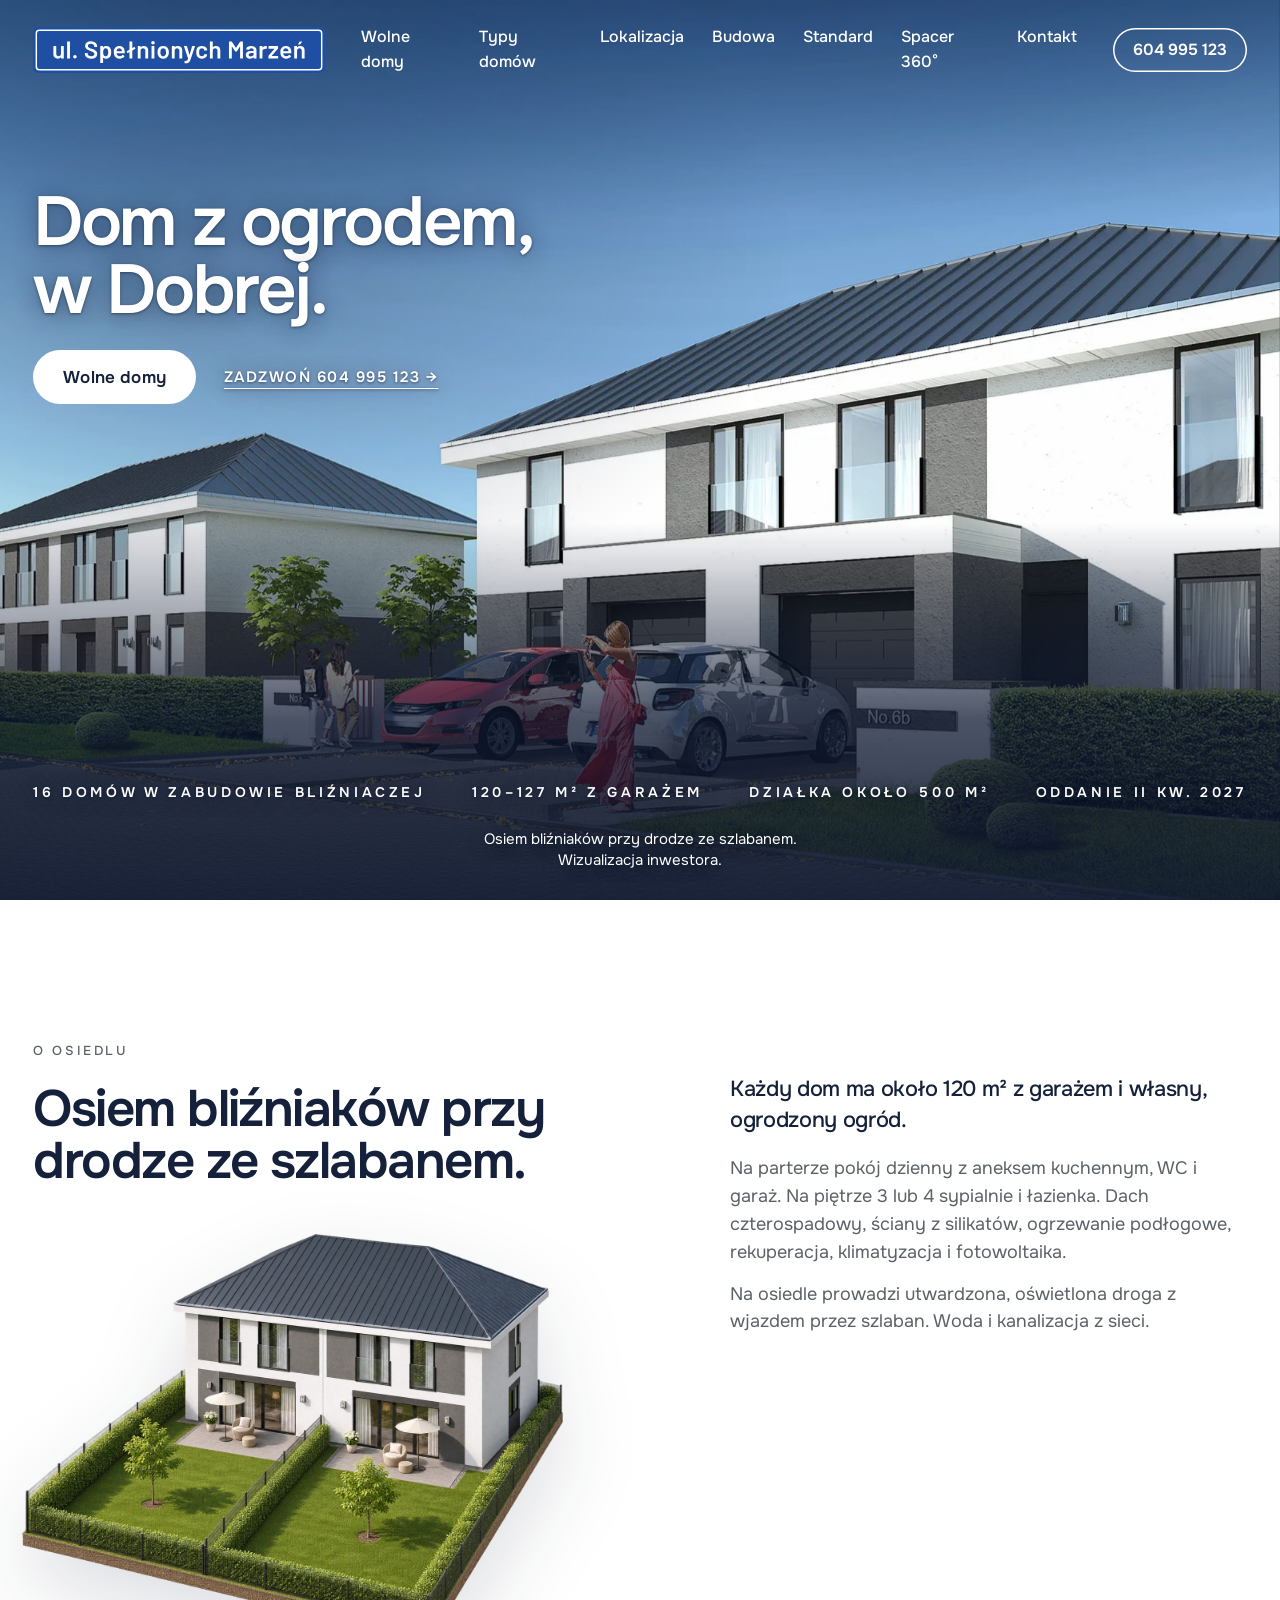
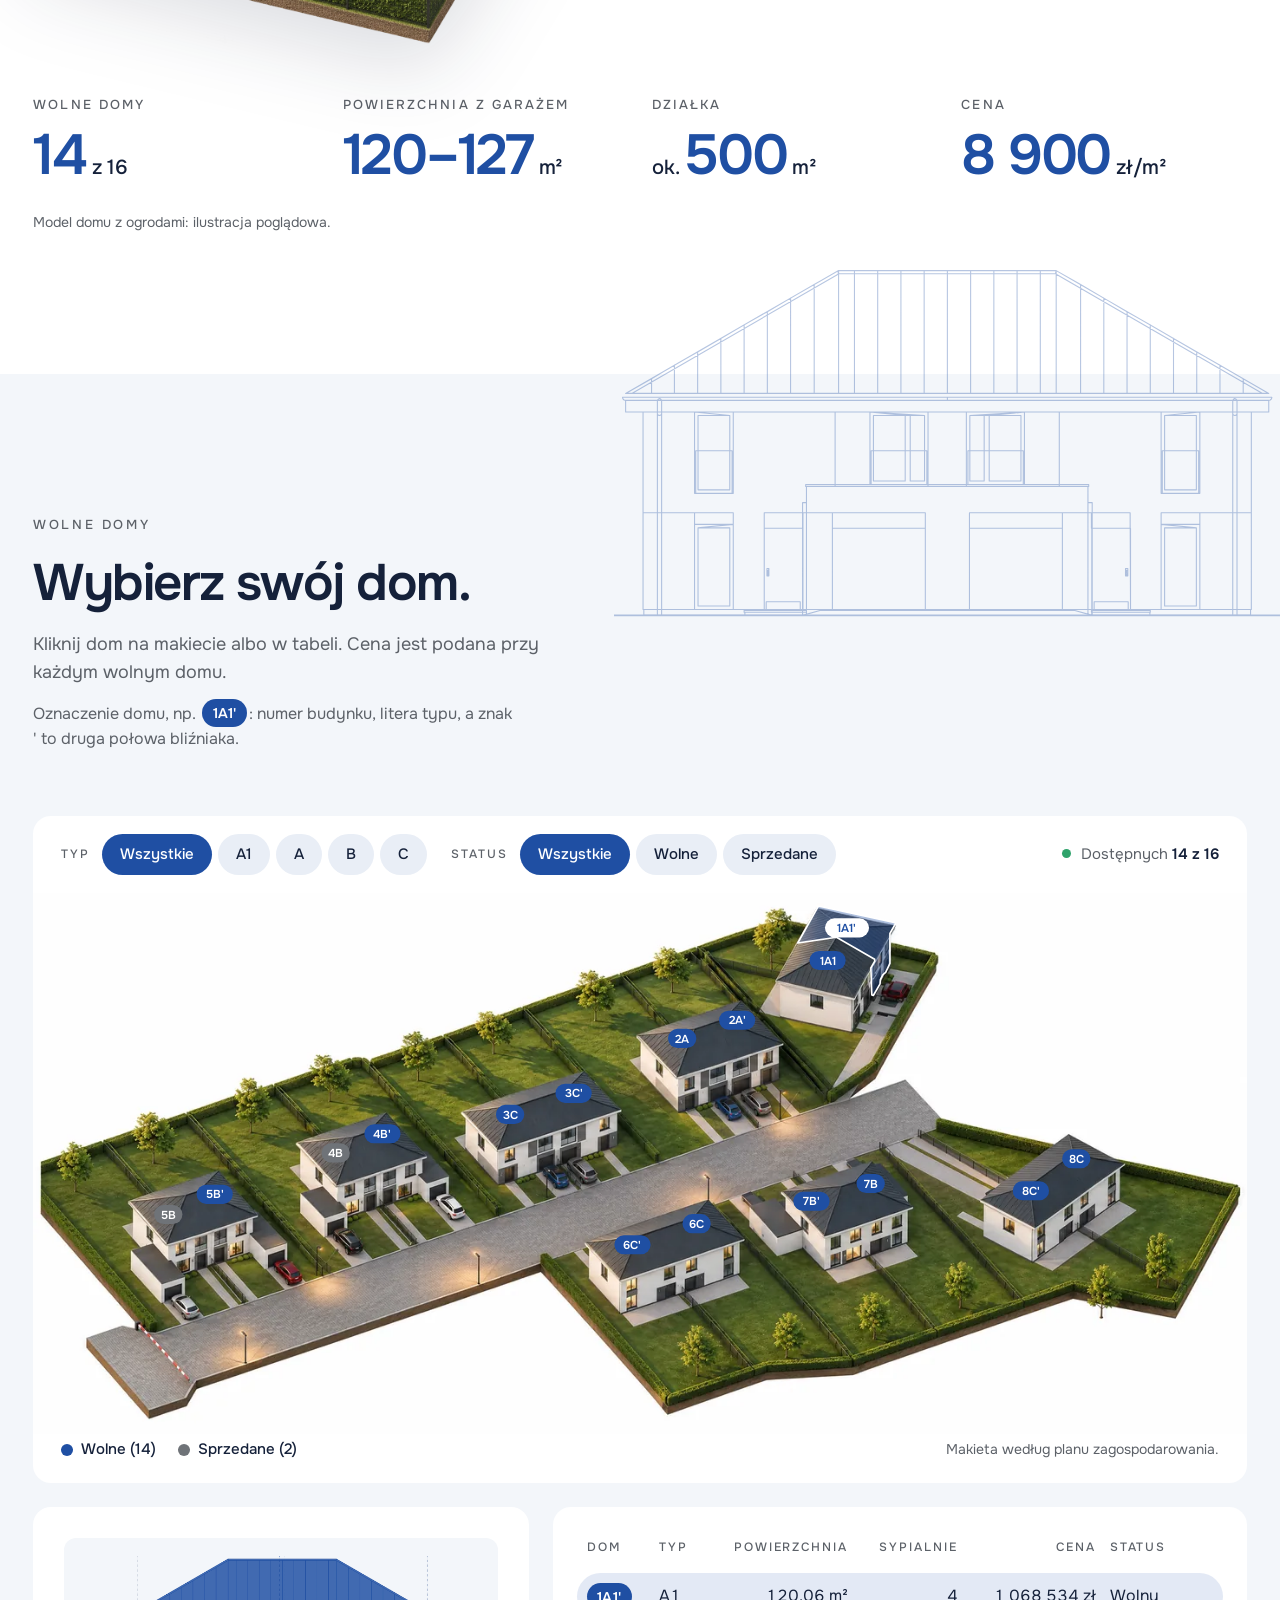
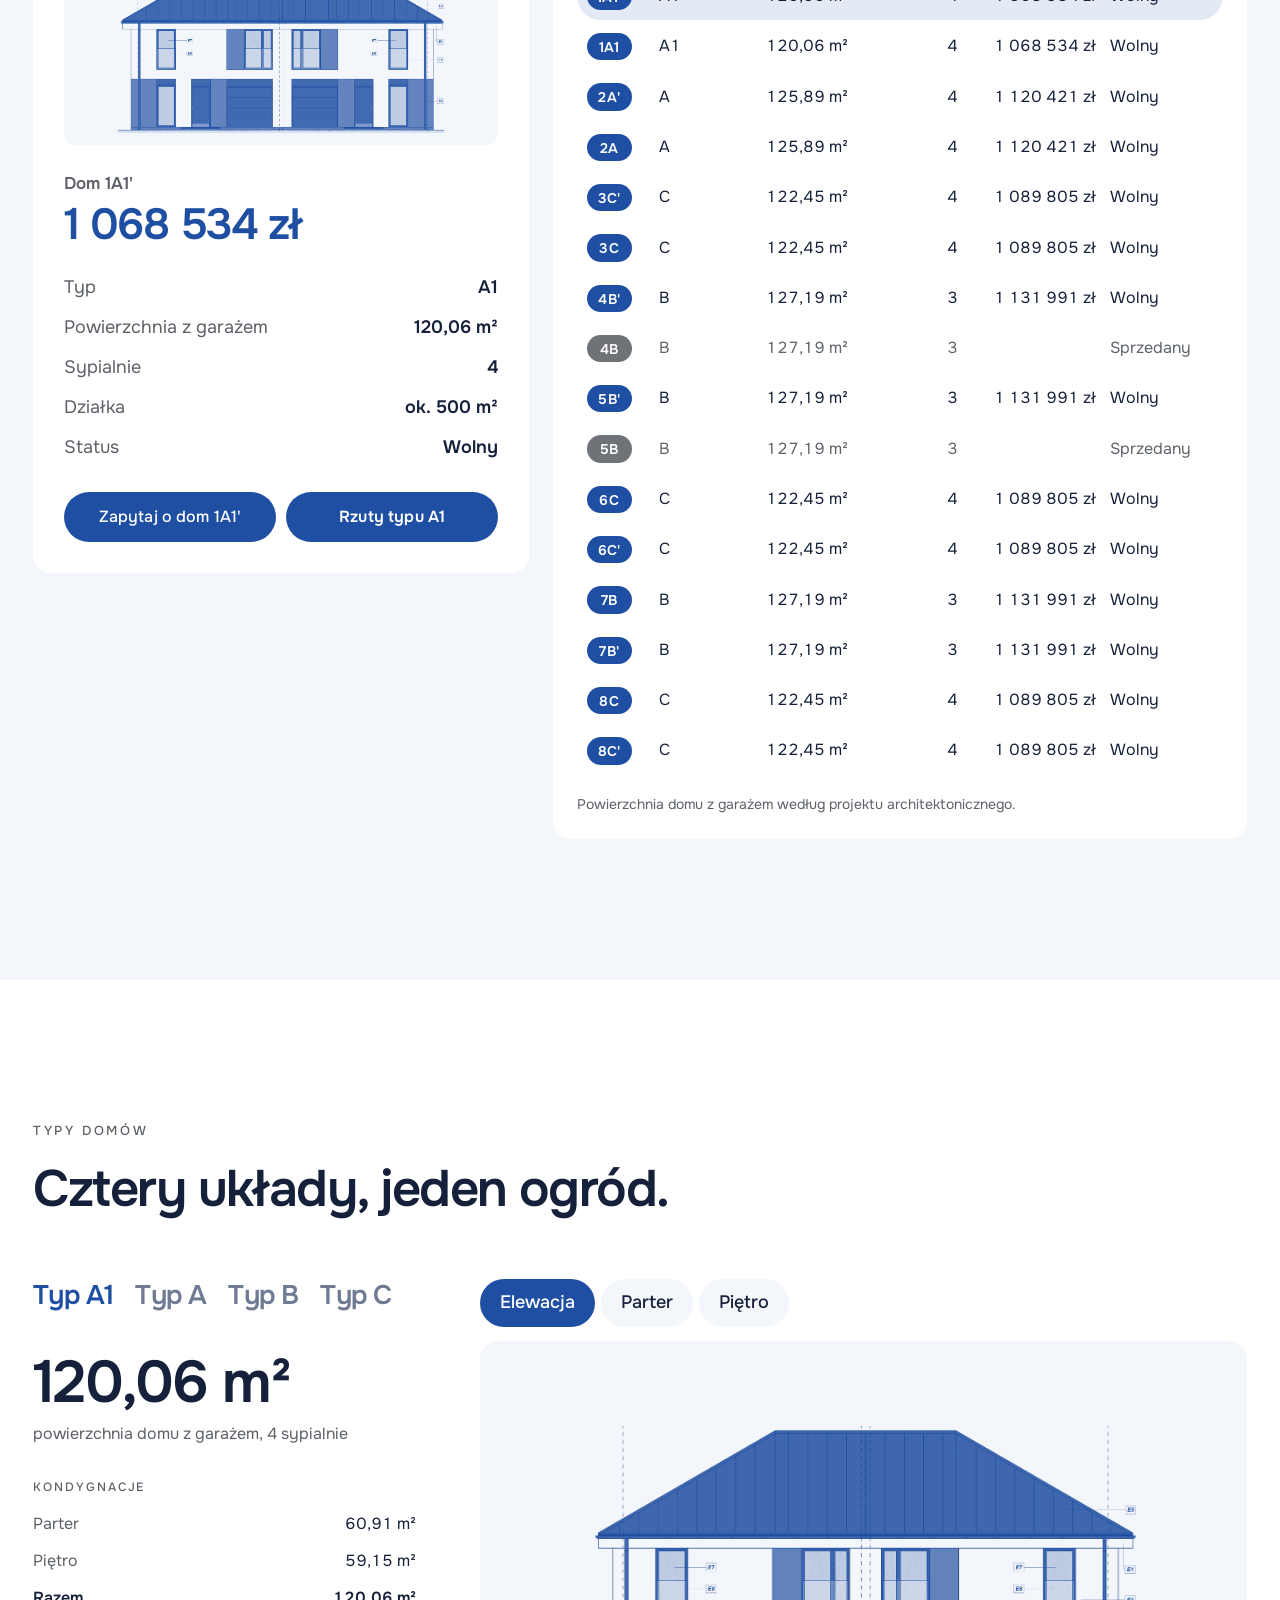
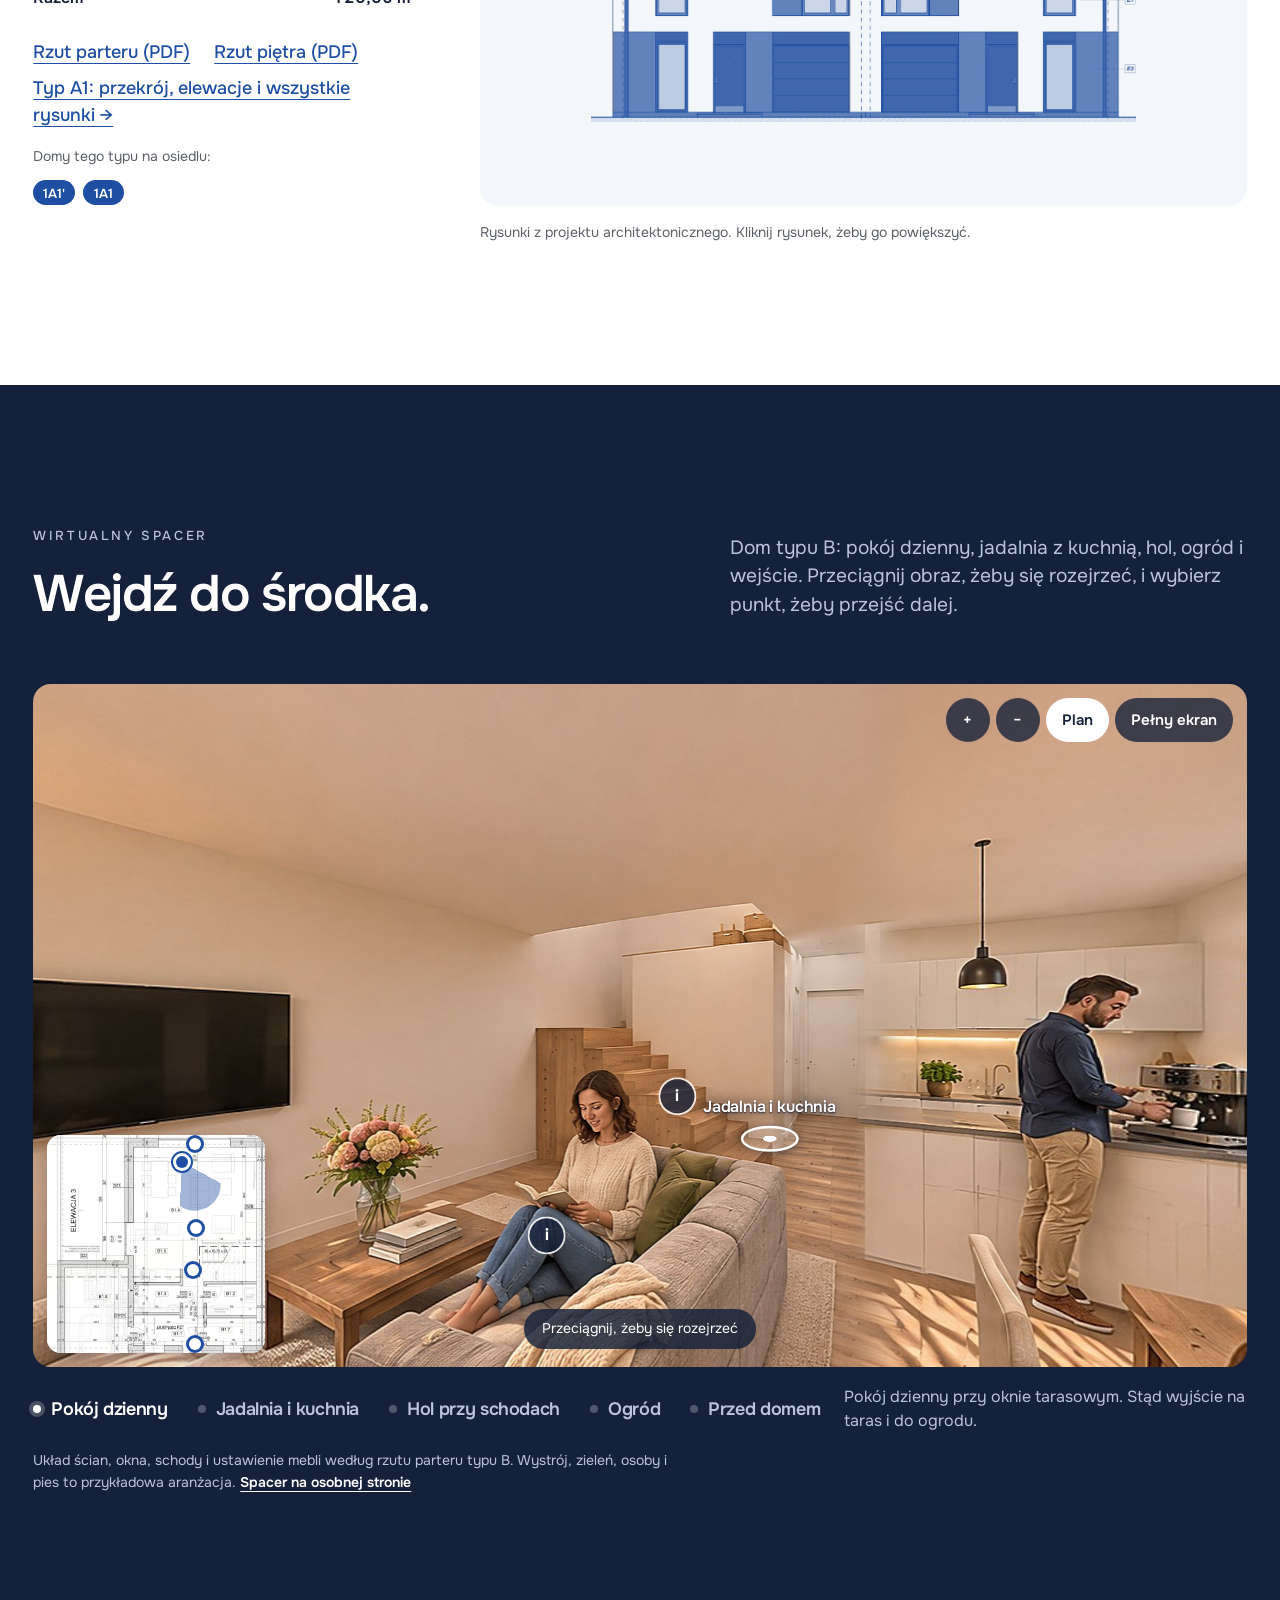
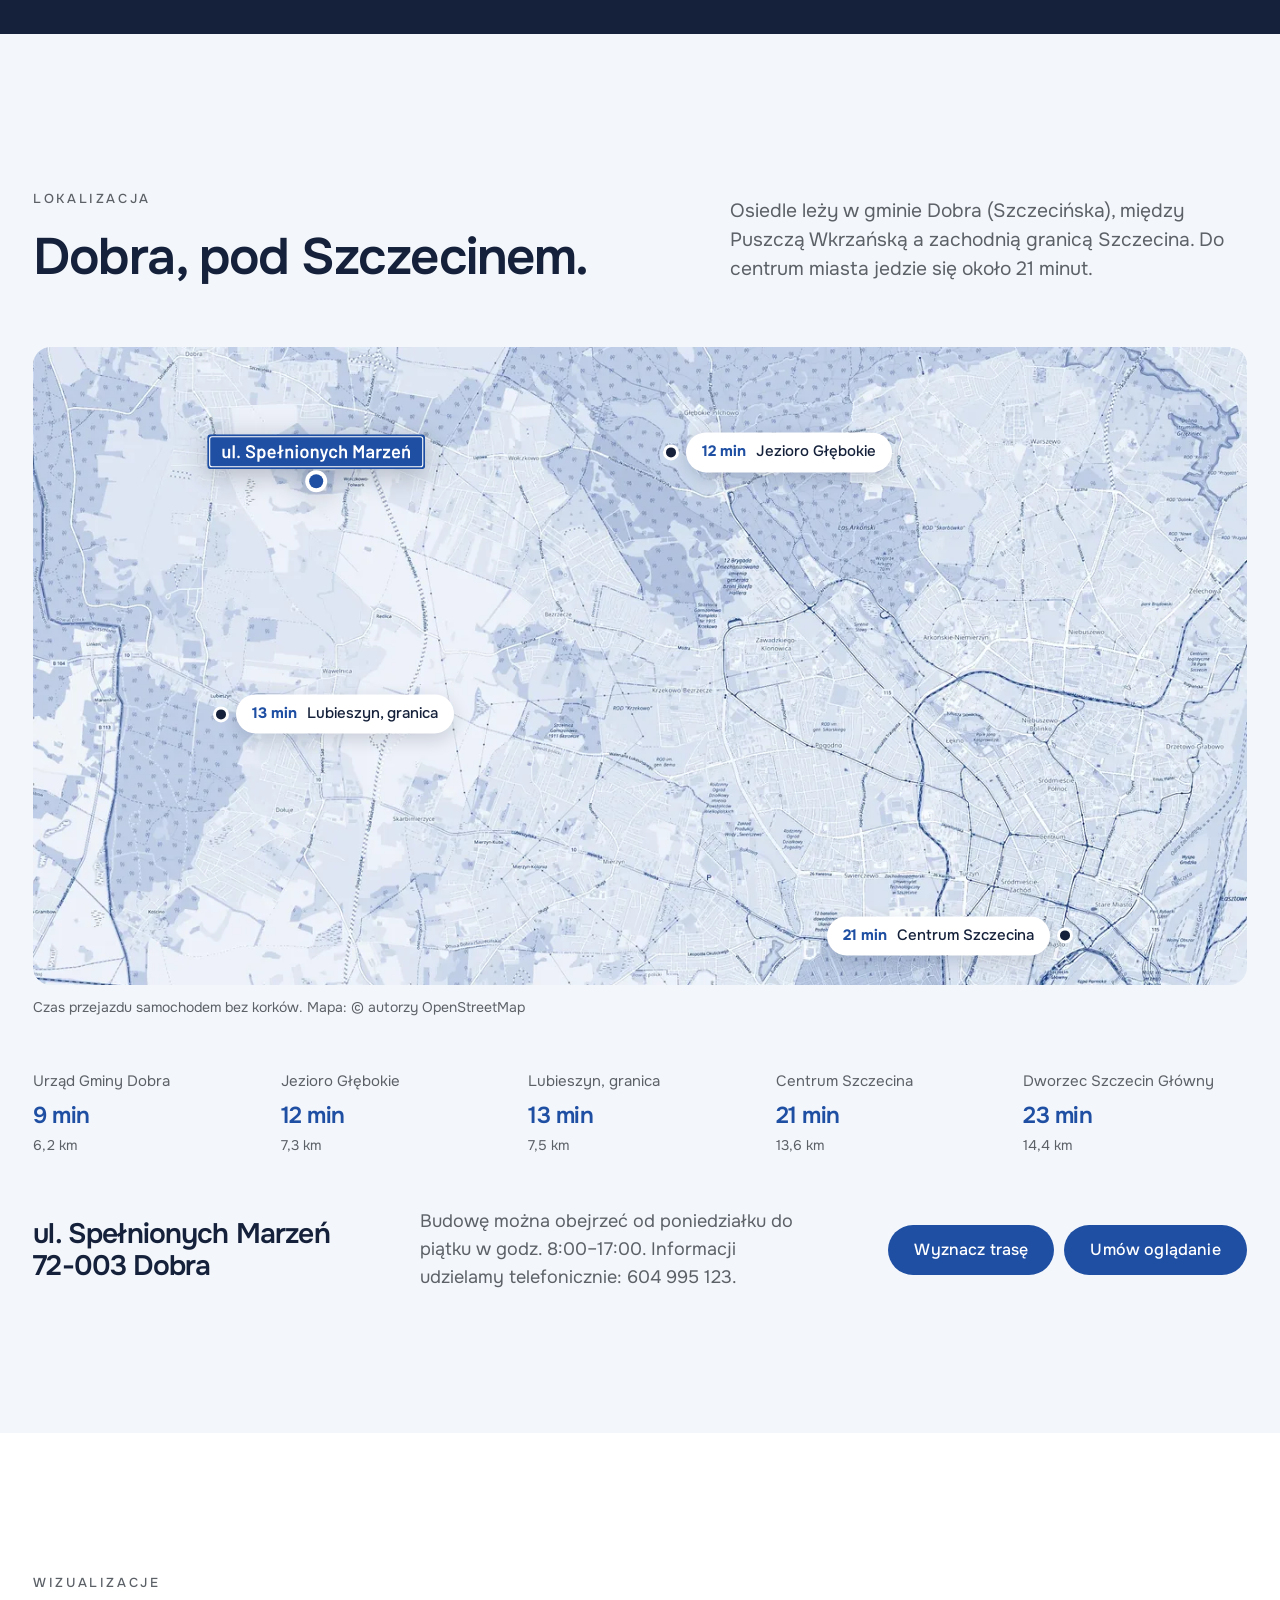
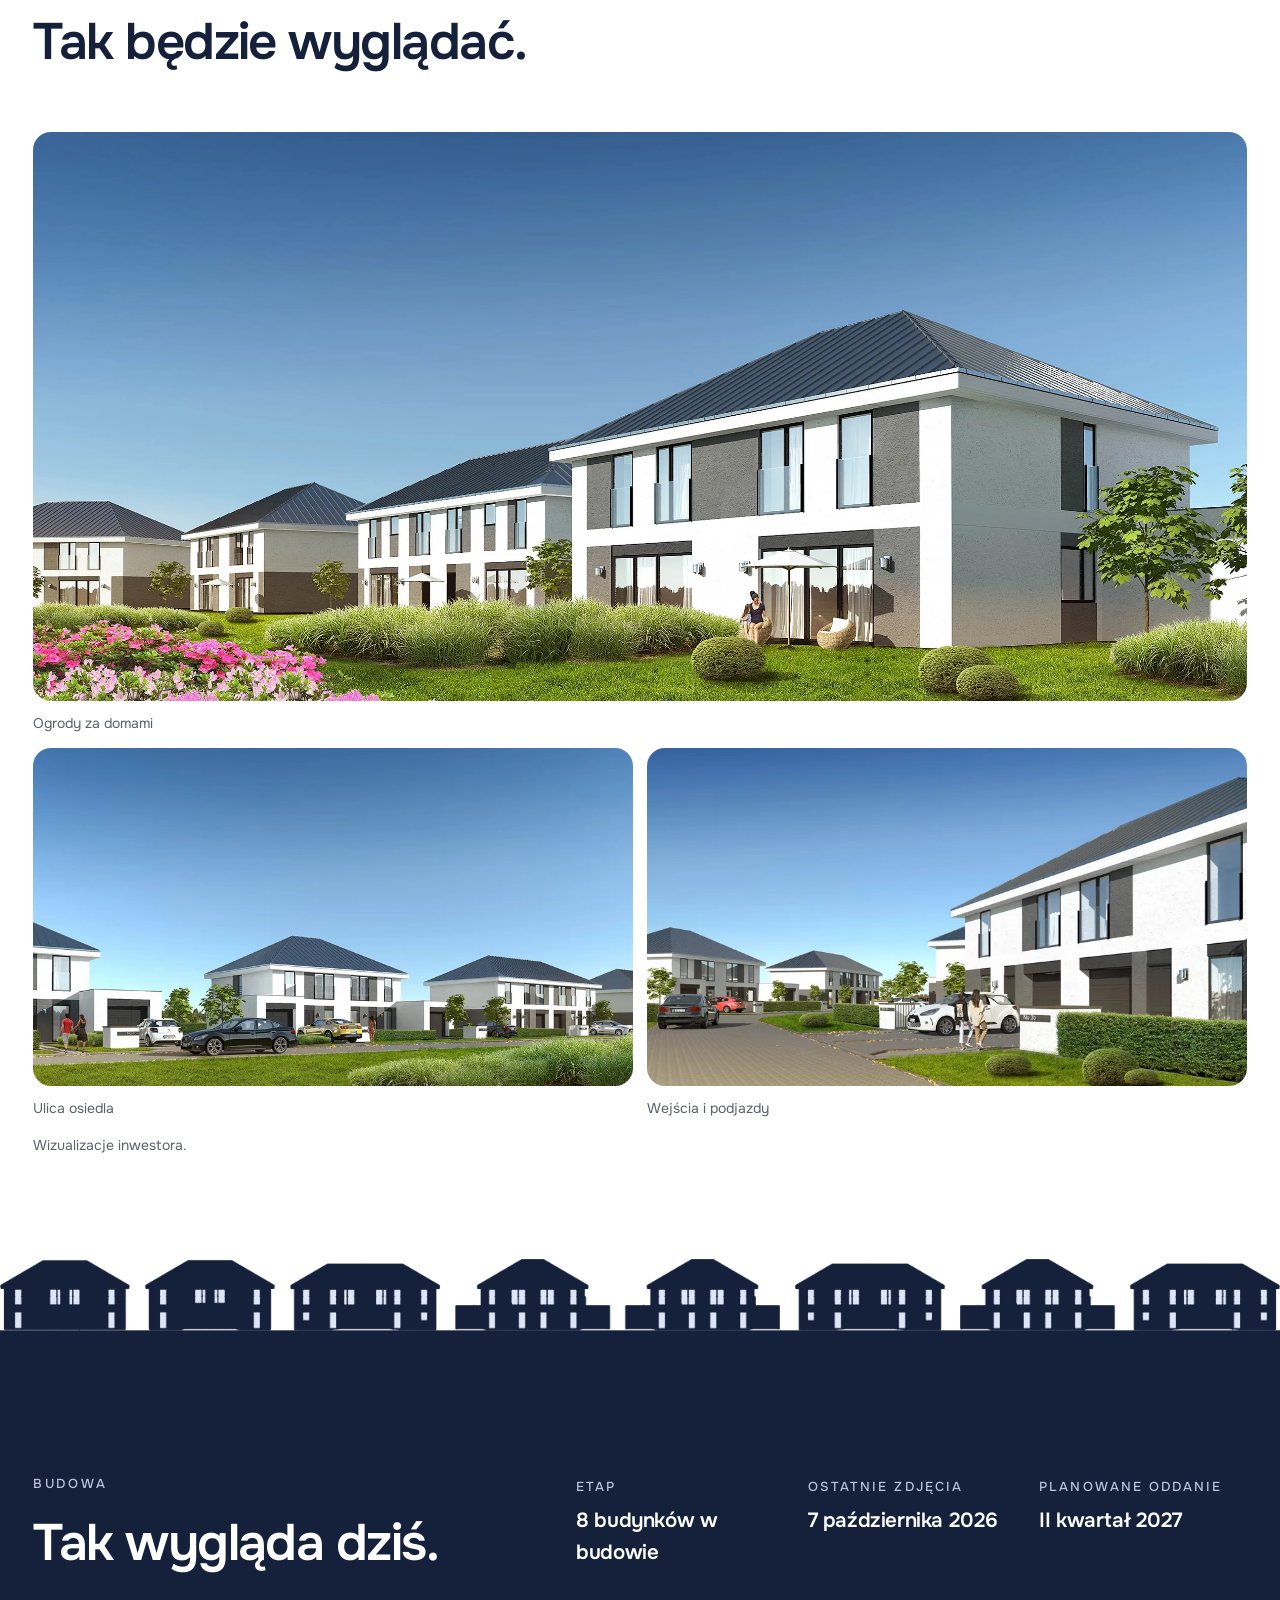
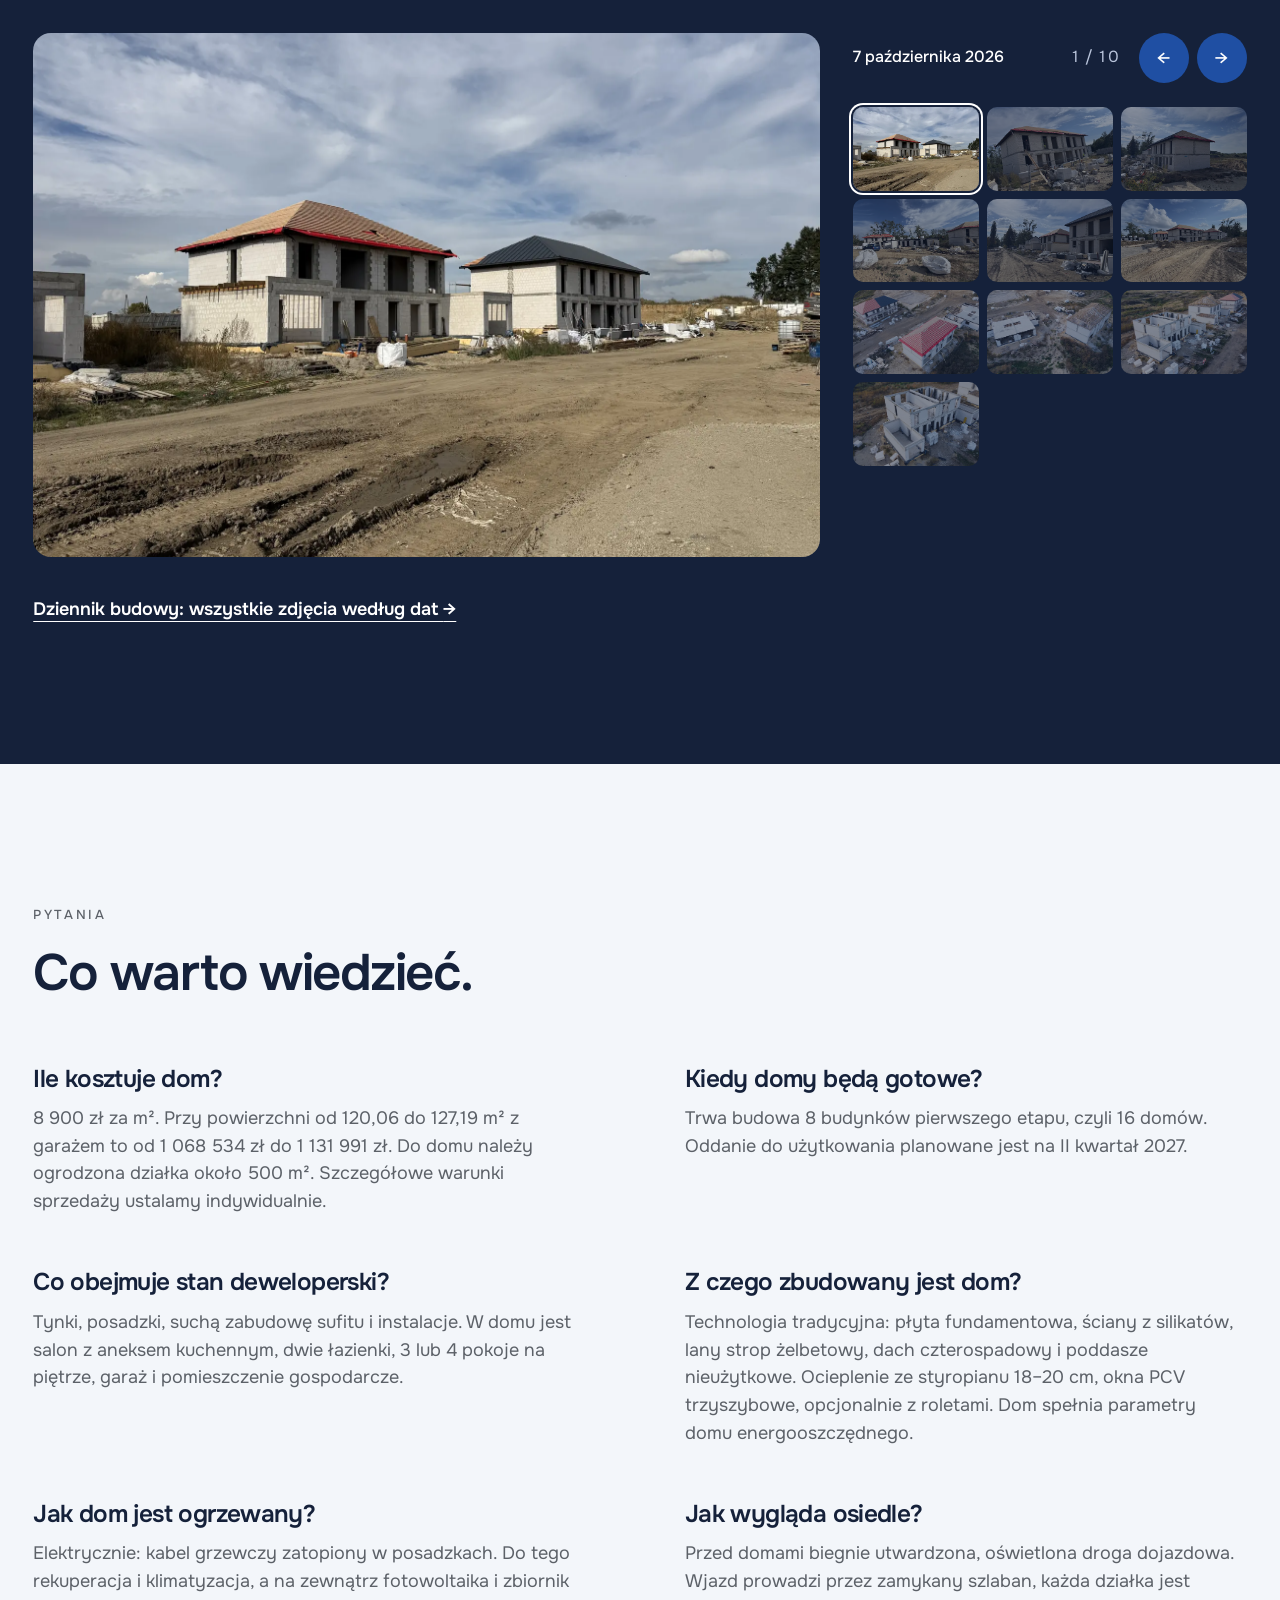
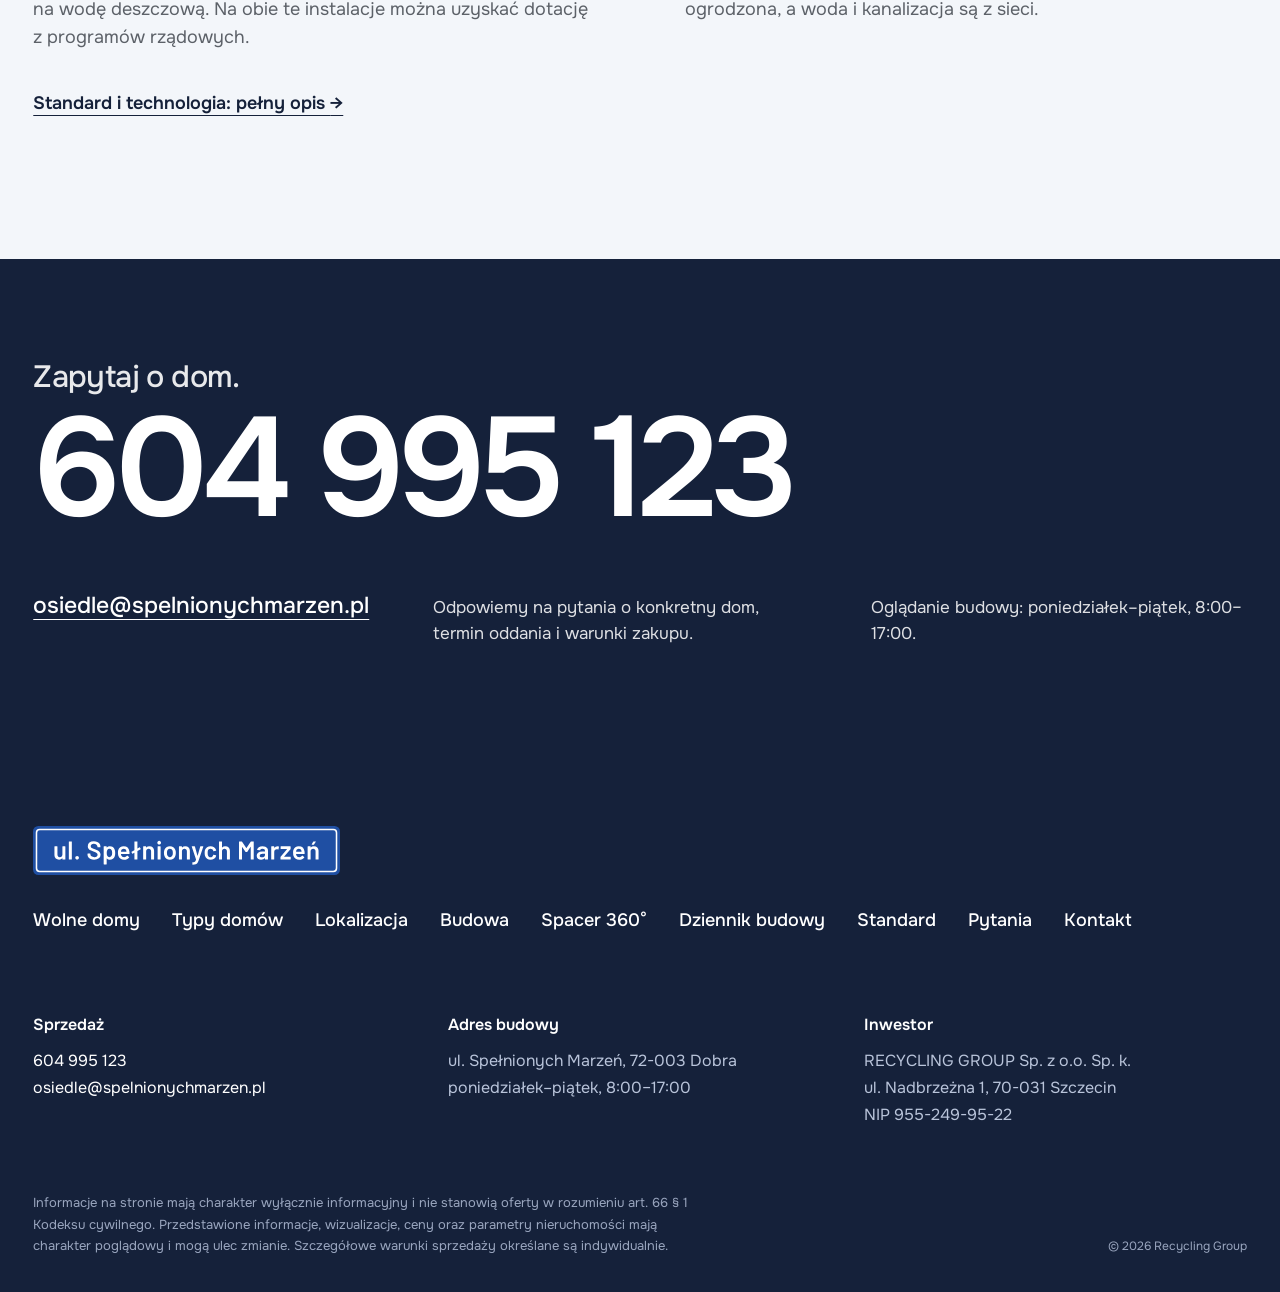
==== commit a07e1677: "Makieta: auta, świecące latarnie, dojazd do domu 1, widok pionowy na telefon; spacer jako sekcja str" ====
--- a/index.html
+++ b/index.html
@@ -25,7 +25,7 @@
       <a href="#lokalizacja">Lokalizacja</a>
       <a href="#budowa">Budowa</a>
       <a href="standard.html">Standard</a>
-      <a href="spacer.html">Spacer 360°</a>
+      <a href="#spacer-360">Spacer 360°</a>
       <a href="#kontakt">Kontakt</a>
       <div class="menu__dol">
         <a class="przycisk" href="tel:+48604995123">Zadzwoń: 604 995 123</a>
@@ -116,11 +116,13 @@
       </div>
       <div class="nawigator__rys" id="nawigator-rys">
         <div class="nawigator__plotno">
-          <img src="img/makieta-2400.webp" srcset="img/makieta-1400.webp 1400w, img/makieta-2400.webp 2400w" sizes="(max-width: 600px) 980px, (max-width: 1440px) 100vw, 1320px" width="2400" height="1070" alt="Makieta 3D pierwszego etapu osiedla według planu zagospodarowania: droga ze szlabanem, 5 bliźniaków po jednej stronie i 3 po drugiej" loading="lazy">
+          <picture>
+            <source media="(max-width: 960px)" srcset="img/makieta-pion-1200.webp" width="1200" height="1374">
+            <img src="img/makieta-2400.webp" srcset="img/makieta-1400.webp 1400w, img/makieta-2400.webp 2400w" sizes="(max-width: 1440px) 100vw, 1320px" width="2400" height="1070" alt="Makieta 3D pierwszego etapu osiedla według planu zagospodarowania: droga ze szlabanem, 5 bliźniaków po jednej stronie i 3 po drugiej" loading="lazy">
+          </picture>
           <svg viewBox="0 0 3689 1645" id="nav-svg" role="group" aria-label="Domy na makiecie, wybierz dom"></svg>
         </div>
       </div>
-      <p class="nawigator__podpowiedz">Przesuń makietę palcem w bok, żeby zobaczyć całe osiedle.</p>
       <div class="nawigator__dol">
         <p class="legenda"><span><i class="kropka"></i><span>Wolne (<span data-wolne>14</span>)</span></span><span><i class="kropka kropka--sprzedany"></i><span>Sprzedane (<span data-sprzedane>2</span>)</span></span></p>
         <p class="przypis">Makieta według planu zagospodarowania.</p>
@@ -163,6 +165,42 @@
         <p class="przypis">Rysunki z projektu architektonicznego. Kliknij rysunek, żeby go powiększyć.</p>
       </div>
     </div>
+  </div>
+</section>
+
+<section class="sekcja sekcja--granat wejdz" id="spacer-360" aria-labelledby="h-spacer">
+  <div class="w">
+    <div class="lok__gora">
+      <div>
+        <p class="etykieta">Wirtualny spacer</p>
+        <h2 id="h-spacer">Wejdź do środka.</h2>
+      </div>
+      <p class="lok__opis">Dom typu B: pokój dzienny, jadalnia z kuchnią, hol, ogród i wejście. Przeciągnij obraz, żeby się rozejrzeć, i wybierz punkt, żeby przejść dalej.</p>
+    </div>
+    <!-- SPACER -->
+    <div class="spacer" id="spacer">
+      <canvas id="spacer-plotno" tabindex="0" role="img" aria-label="Panorama 360° domu typu B. Strzałki na klawiaturze obracają widok, plus i minus przybliżają."></canvas>
+      <div id="spacer-znaczniki"></div>
+      <div class="spacer__narzedzia">
+        <button type="button" data-zoom="-10" aria-label="Przybliż">+</button>
+        <button type="button" data-zoom="10" aria-label="Oddal">&minus;</button>
+        <button type="button" data-plan aria-pressed="true">Plan</button>
+        <button type="button" data-pelny>Pełny ekran</button>
+      </div>
+      <div class="spacer__plan" id="spacer-plan" aria-label="Plan parteru z punktami spaceru">
+        <img src="img/spacer/plan-b-parter.webp" width="720" height="720" alt="">
+        <span class="spacer__stozek" id="spacer-stozek"></span>
+      </div>
+      <p class="spacer__podpowiedz">Przeciągnij, żeby się rozejrzeć</p>
+    </div>
+    <div class="spacer__pasek">
+      <div class="spacer__lista" role="group" aria-label="Punkt spaceru" id="spacer-punkty"></div>
+      <p id="spacer-info" aria-live="polite"></p>
+    </div>
+    <noscript><div class="wizualizacje"><figure><img src="img/spacer/b-parter-salon-2048.jpg" width="2048" height="1024" alt="Panorama: pokój dzienny, dom typu B" loading="lazy"><figcaption>Pokój dzienny</figcaption></figure><figure><img src="img/spacer/b-parter-jadalnia-kuchnia-2048.jpg" width="2048" height="1024" alt="Panorama: jadalnia i kuchnia, dom typu B" loading="lazy"><figcaption>Jadalnia i kuchnia</figcaption></figure><figure><img src="img/spacer/b-parter-hol-2048.jpg" width="2048" height="1024" alt="Panorama: hol przy schodach, dom typu B" loading="lazy"><figcaption>Hol przy schodach</figcaption></figure><figure><img src="img/spacer/b-ogrod-2048.jpg" width="2048" height="1024" alt="Panorama: ogród, dom typu B" loading="lazy"><figcaption>Ogród</figcaption></figure><figure><img src="img/spacer/b-front-2048.jpg" width="2048" height="1024" alt="Panorama: przed domem, dom typu B" loading="lazy"><figcaption>Przed domem</figcaption></figure></div></noscript>
+    <div class="wizualizacje spacer__zapas" hidden><figure><img src="img/spacer/b-parter-salon-2048.jpg" width="2048" height="1024" alt="Panorama: pokój dzienny, dom typu B" loading="lazy"><figcaption>Pokój dzienny</figcaption></figure><figure><img src="img/spacer/b-parter-jadalnia-kuchnia-2048.jpg" width="2048" height="1024" alt="Panorama: jadalnia i kuchnia, dom typu B" loading="lazy"><figcaption>Jadalnia i kuchnia</figcaption></figure><figure><img src="img/spacer/b-parter-hol-2048.jpg" width="2048" height="1024" alt="Panorama: hol przy schodach, dom typu B" loading="lazy"><figcaption>Hol przy schodach</figcaption></figure><figure><img src="img/spacer/b-ogrod-2048.jpg" width="2048" height="1024" alt="Panorama: ogród, dom typu B" loading="lazy"><figcaption>Ogród</figcaption></figure><figure><img src="img/spacer/b-front-2048.jpg" width="2048" height="1024" alt="Panorama: przed domem, dom typu B" loading="lazy"><figcaption>Przed domem</figcaption></figure></div>
+    <!-- /SPACER -->
+    <p class="przypis">Układ ścian, okna, schody i ustawienie mebli według rzutu parteru typu B. Wystrój, zieleń, osoby i pies to przykładowa aranżacja. <a href="spacer.html">Spacer na osobnej stronie</a></p>
   </div>
 </section>
 
@@ -309,7 +347,7 @@
         <a href="#typy">Typy domów</a>
         <a href="#lokalizacja">Lokalizacja</a>
         <a href="#budowa">Budowa</a>
-        <a href="spacer.html">Spacer 360°</a>
+        <a href="#spacer-360">Spacer 360°</a>
         <a href="dziennik-budowy.html">Dziennik budowy</a>
         <a href="standard.html">Standard</a>
         <a href="#pytania">Pytania</a>
@@ -338,6 +376,8 @@
   </div>
 </dialog>
 
+<script src="js/spacer-dane.js" defer></script>
+<script src="js/spacer.js" defer></script>
 <script src="js/dane.js"></script>
 <script src="js/makieta.js"></script>
 <script src="js/app.js"></script>
--- a/css/style.css
+++ b/css/style.css
@@ -778,3 +778,11 @@
 @media (max-width: 380px) { .filtr button { padding: 0 10px; font-size: 13px; } }
 /* kontakt i stopka mają ten sam kolor: zakładka 1 px, żeby na styku nie prześwitywała jasna kreska */
 .stopka { margin-top: -1px; position: relative; }
+
+/* ===== 15.11 (9): makieta na telefonie w widoku pionowym, cała na ekranie, bez przewijania w bok ===== */
+.nawigator__rys picture { display: block; }
+@media (max-width: 960px) {
+  .nawigator__rys { overflow: visible; }
+  .nawigator__plotno { width: 100%; max-width: 640px; margin: 0 auto; }
+  .nawigator__rys img { aspect-ratio: 1200 / 1374; height: auto; }
+}
--- a/css/podstrony.css
+++ b/css/podstrony.css
@@ -166,3 +166,48 @@
   .spacer__pasek { display: block; }
   .spacer__pasek p { margin-top: 12px; }
 }
+.spacer :focus-visible { outline: 2px solid #fff; outline-offset: 2px; }
+.spacer__przejscie:focus-visible, .spacer__plan-punkt:focus-visible { outline-color: var(--kobalt); }
+.spacer__zapas[hidden] { display: none; }
+
+/* Spacer, poprawki 15.11 (2): znacznik przejścia jako krąg na podłodze z podpisem, lista punktów jako tekst, plan chowany, pełny ekran w telefonie */
+.spacer__przejscie { background: none; box-shadow: none; padding: 0; min-height: 0; border-radius: 0; flex-direction: column; gap: 10px; transform: translate(-50%, -100%); color: #fff; }
+.spacer__przejscie::before { content: none; }
+.spacer__nazwa { font: 600 16px/1.1 var(--sans); letter-spacing: -.01em; white-space: nowrap; text-shadow: 0 1px 2px rgba(12, 23, 48, .9), 0 0 14px rgba(12, 23, 48, .75), 0 0 34px rgba(12, 23, 48, .55); }
+.spacer__krag { width: 58px; height: 26px; border-radius: 50%; box-shadow: inset 0 0 0 2.5px #fff, 0 2px 10px rgba(12, 23, 48, .45); background: radial-gradient(ellipse at center, #fff 0 16%, rgba(255, 255, 255, .22) 17% 100%); }
+.spacer__lista { display: flex; flex-wrap: wrap; gap: 4px 30px; }
+.spacer__lista button { border: 0; background: none; padding: 0; min-height: 44px; font: 600 18px/1 var(--sans); letter-spacing: -.02em; color: var(--tekst-2); cursor: pointer; display: inline-flex; align-items: center; gap: 10px; white-space: nowrap; }
+.spacer__lista button::before { content: ""; width: 8px; height: 8px; border-radius: 50%; background: var(--tlo-2); }
+.spacer__lista button[aria-pressed="true"] { color: var(--atrament); }
+.spacer__lista button[aria-pressed="true"]::before { background: var(--kobalt); box-shadow: 0 0 0 4px var(--kobalt-tlo); }
+.spacer--bezplanu .spacer__plan { display: none; }
+.spacer__narzedzia button[data-plan][aria-pressed="true"] { background: #fff; color: var(--atrament); }
+.spacer.spacer--pelny { position: fixed; inset: 0; width: 100vw; height: 100vh; height: 100dvh; margin: 0; border-radius: 0; aspect-ratio: auto; z-index: 60; }
+.spacer--pelny .spacer__narzedzia { top: calc(14px + env(safe-area-inset-top)); right: calc(14px + env(safe-area-inset-right)); }
+.spacer--pelny .spacer__plan { bottom: calc(14px + env(safe-area-inset-bottom)); left: calc(14px + env(safe-area-inset-left)); }
+.spacer-otwarty .naglowek, .spacer-otwarty .dzwon { display: none; }
+.spacer-otwarty, .spacer-otwarty body { overflow: hidden; }
+@media (max-width: 760px) {
+  #spacer-punkty { gap: 0 24px; }
+  .spacer__lista button { font-size: 17px; }
+  .spacer__nazwa { font-size: 15px; }
+  .spacer__krag { width: 50px; height: 22px; }
+}
+/* znaczniki w kadrze ustawia skrypt przez transform */
+.spacer__przejscie, .spacer__fakt { left: 0; top: 0; will-change: transform; }
+/* telefon: lżejszy cień podpisów (jeden zamiast trzech rozmyć), podpisy na własnej warstwie */
+@media (pointer: coarse) {
+  .spacer__nazwa { text-shadow: 0 1px 3px rgba(12, 23, 48, .95), 0 0 10px rgba(12, 23, 48, .7); }
+  .spacer__krag { box-shadow: inset 0 0 0 2.5px #fff; }
+  .spacer__plan, .spacer__przejscie, .spacer__fakt-tekst { box-shadow: none; }
+}
+
+/* Spacer jako sekcja strony głównej (granat, jak sekcja budowy) */
+.wejdz .spacer { margin-top: clamp(40px, 5vw, 64px); background: var(--atrament-2); }
+.wejdz .spacer__lista button { color: var(--na-ciemnym); }
+.wejdz .spacer__lista button::before { background: rgba(255, 255, 255, .25); }
+.wejdz .spacer__lista button[aria-pressed="true"] { color: #fff; }
+.wejdz .spacer__lista button[aria-pressed="true"]::before { background: #fff; box-shadow: 0 0 0 4px rgba(255, 255, 255, .22); }
+.wejdz .spacer__pasek p, .wejdz .lok__opis { color: var(--na-ciemnym); }
+.wejdz .przypis a { color: #fff; font-weight: 600; text-underline-offset: 4px; }
+@media (max-width: 760px) { .wejdz .przypis a { display: inline-flex; align-items: center; min-height: 44px; } }
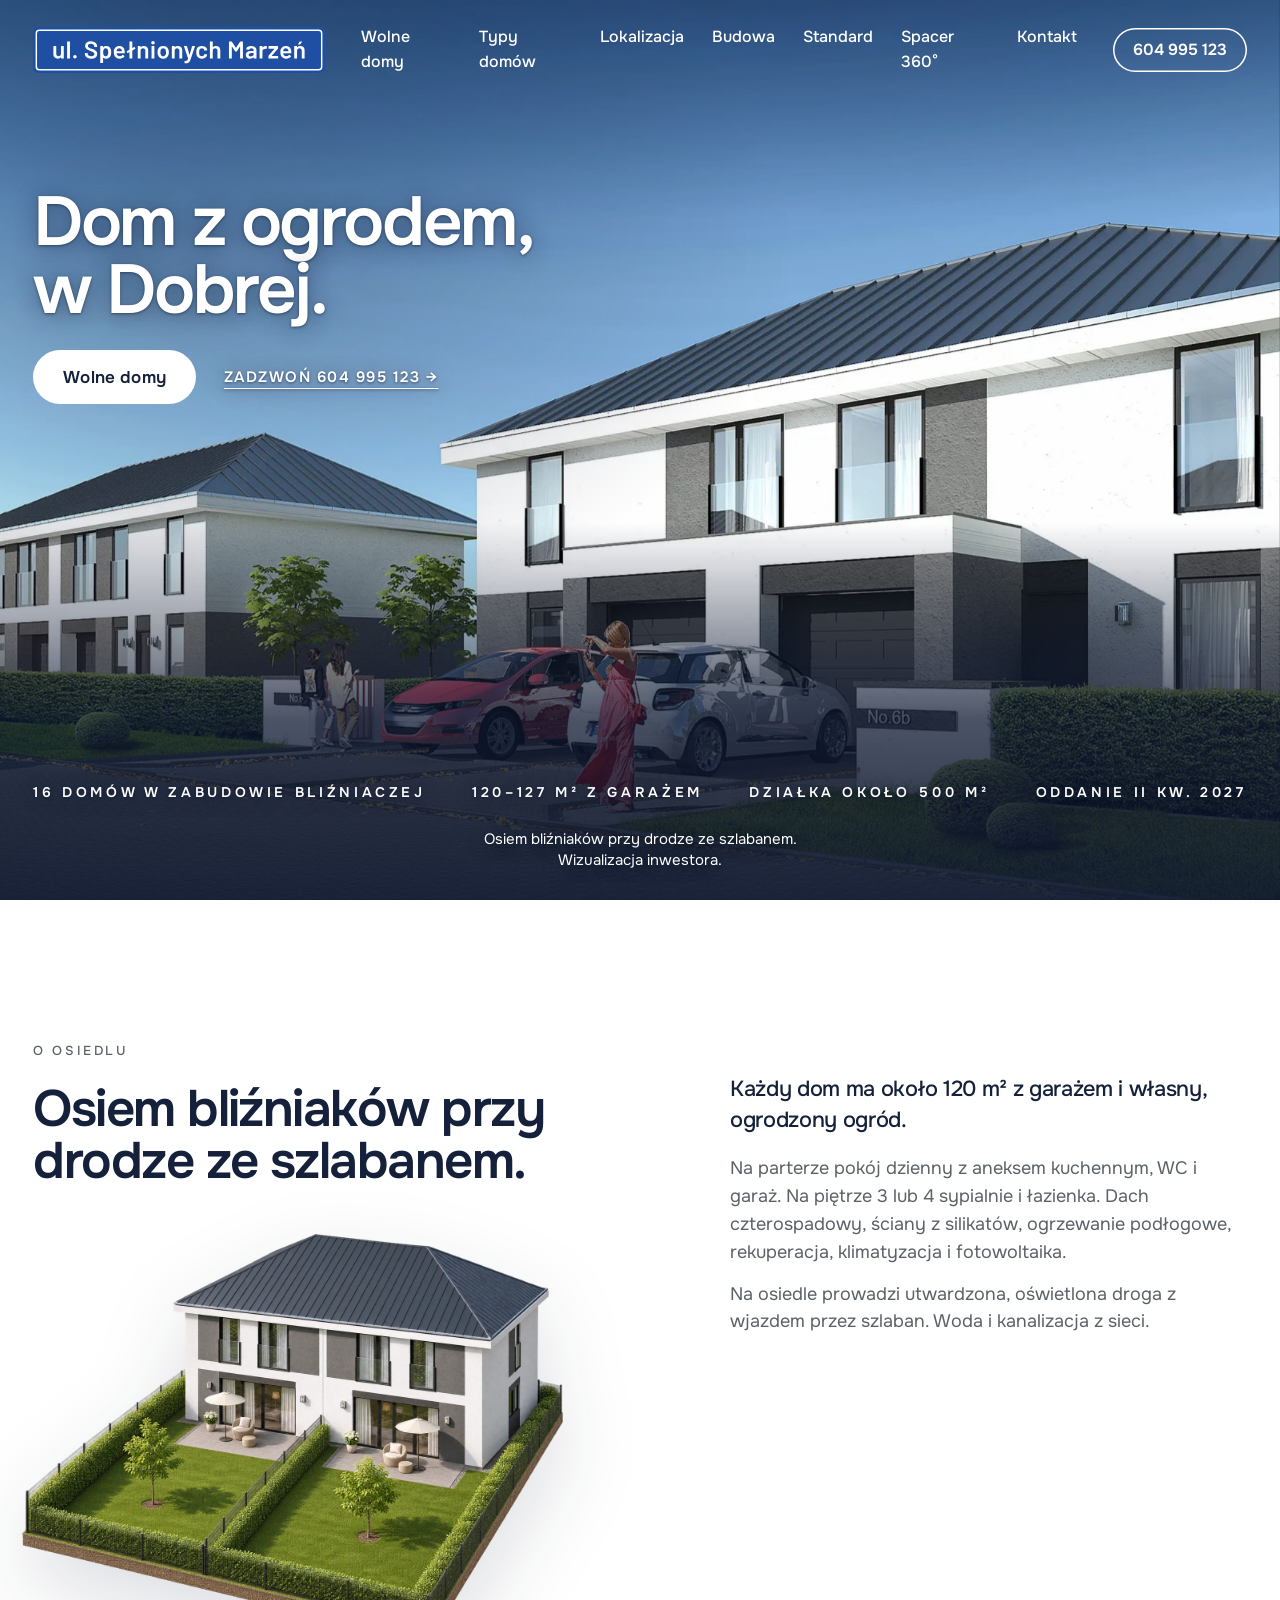
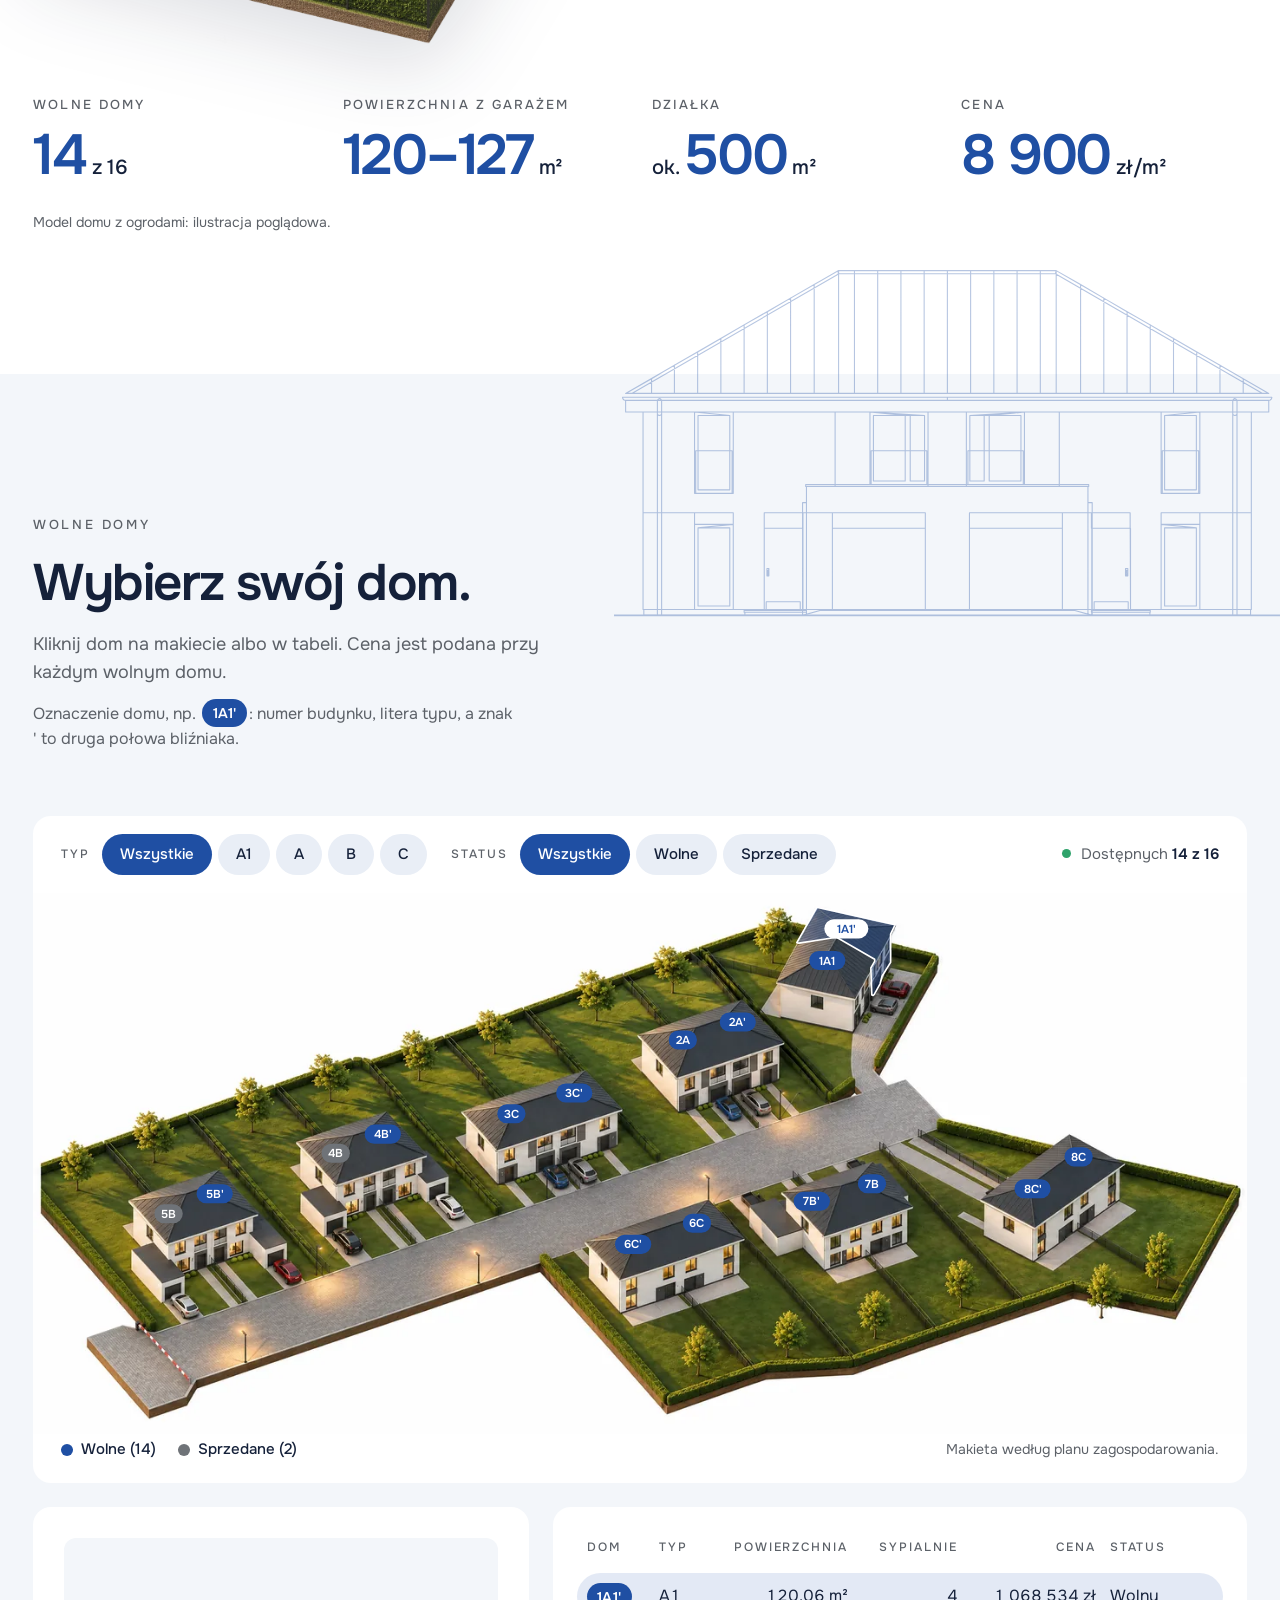
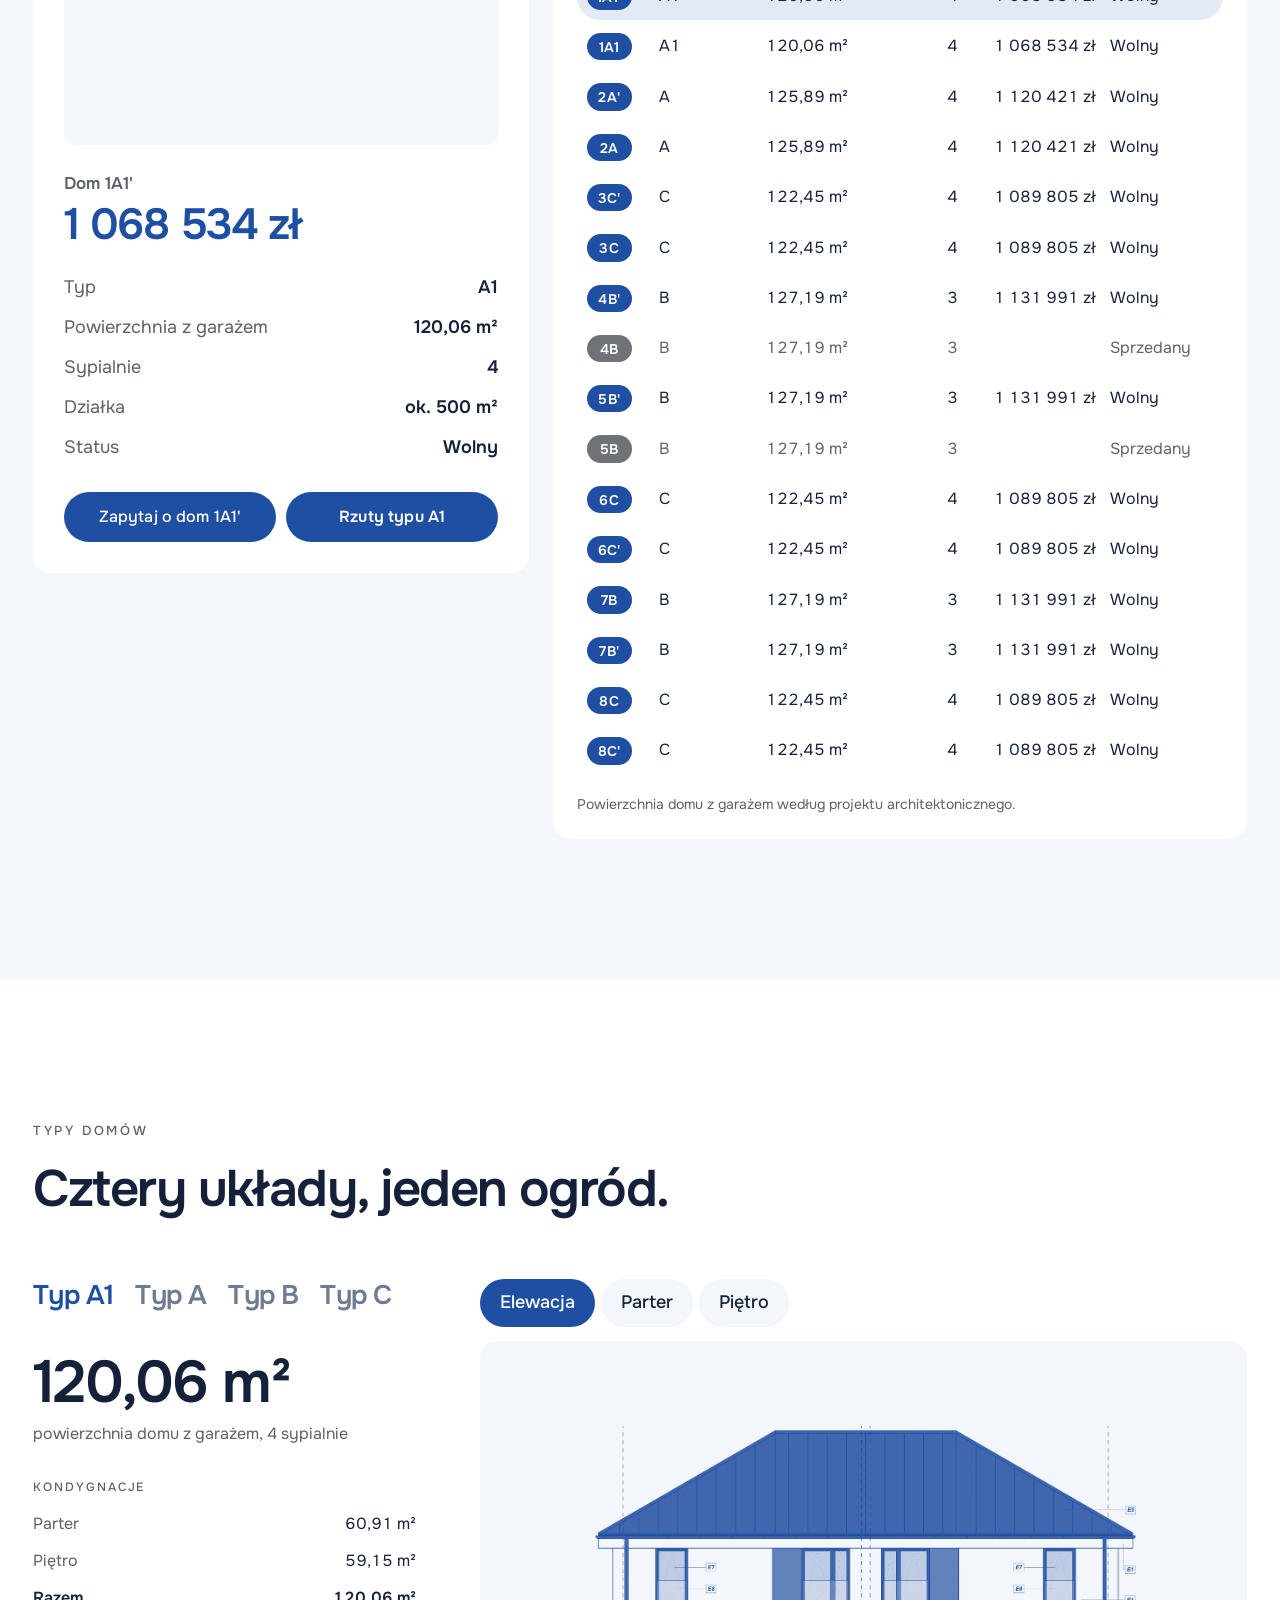
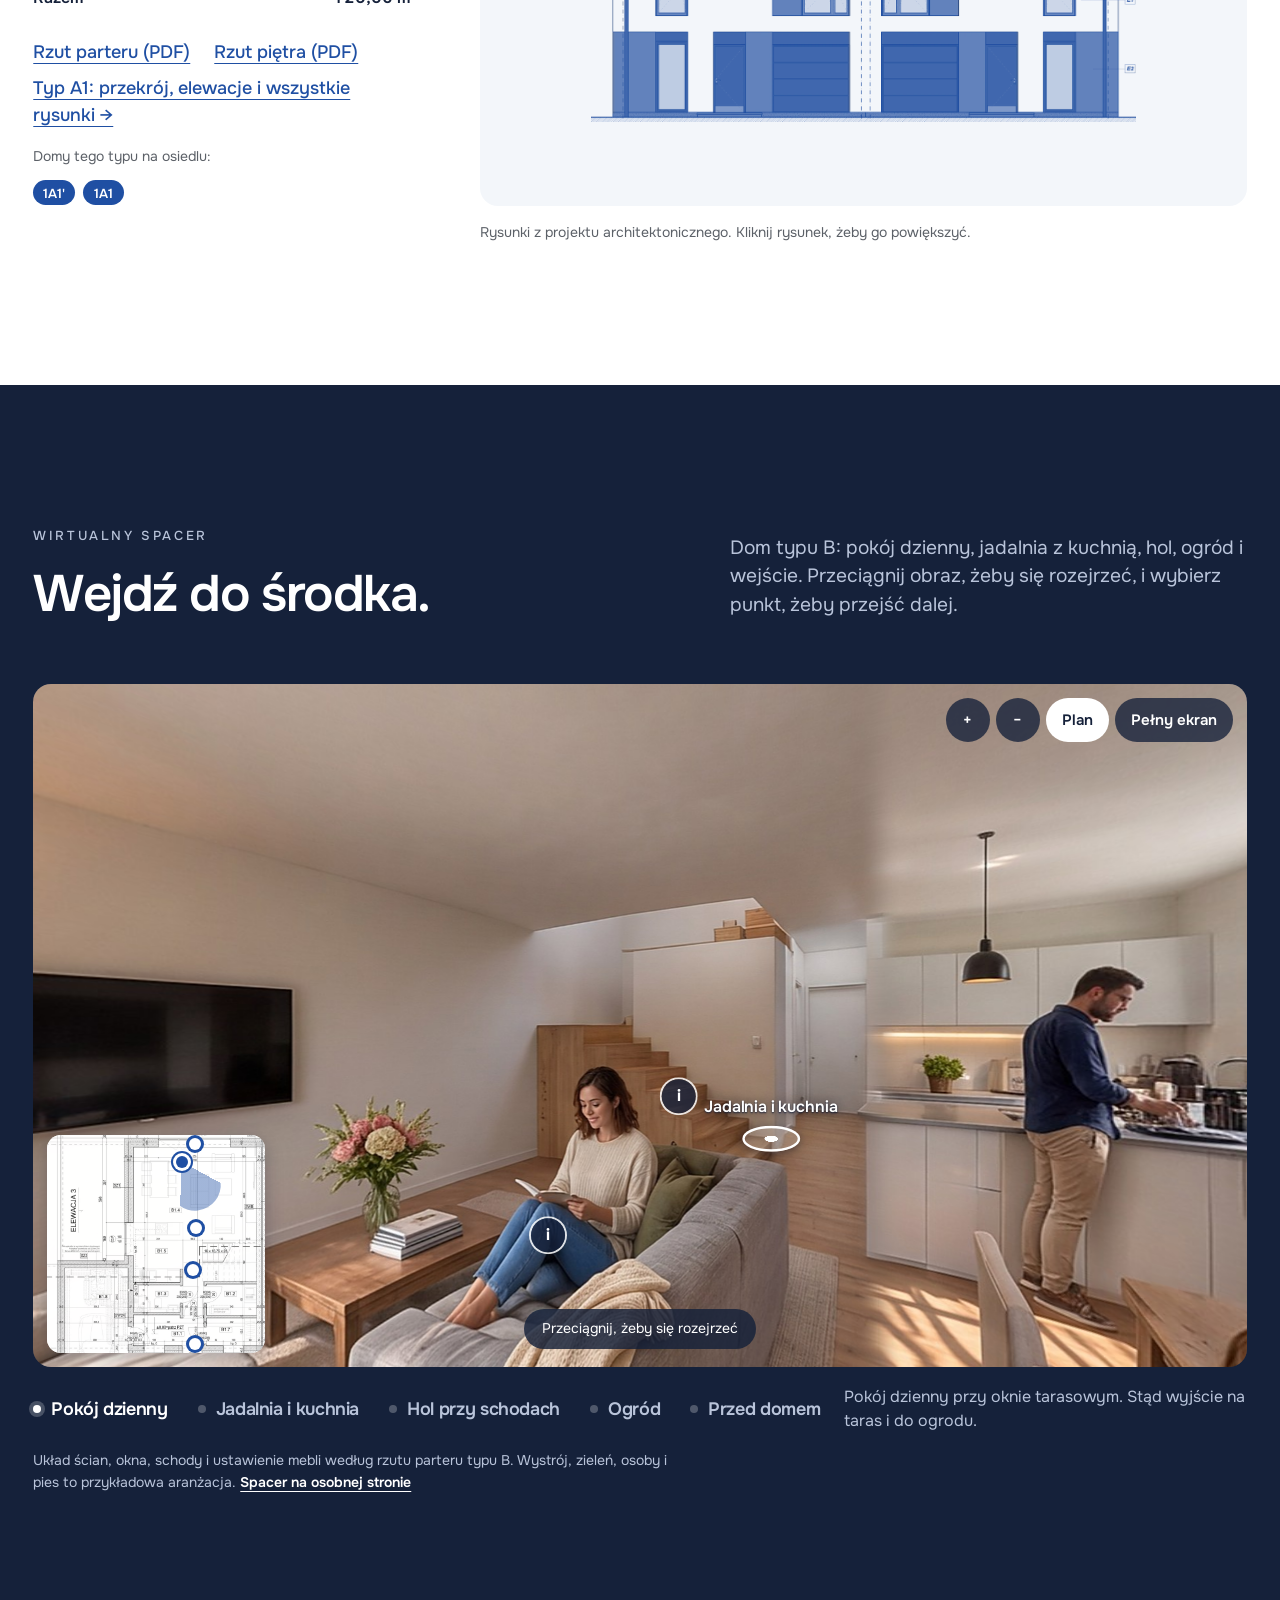
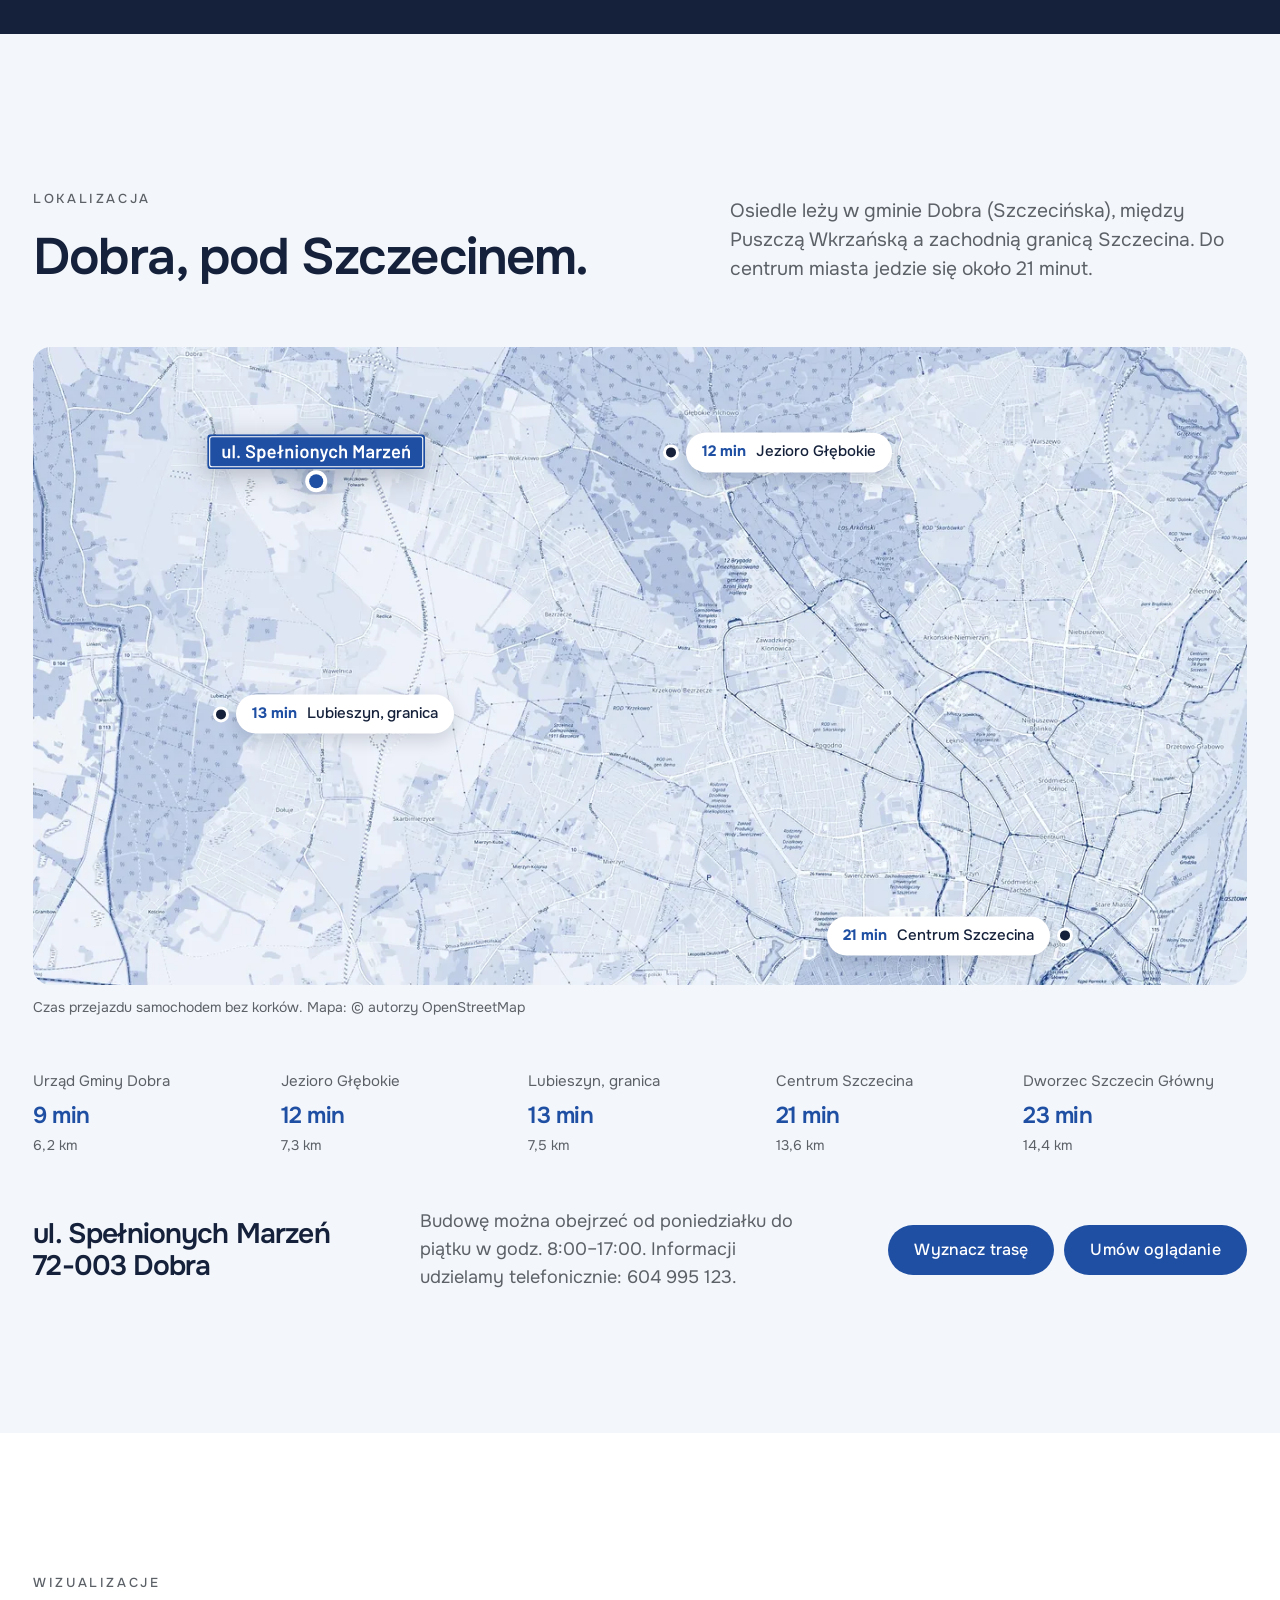
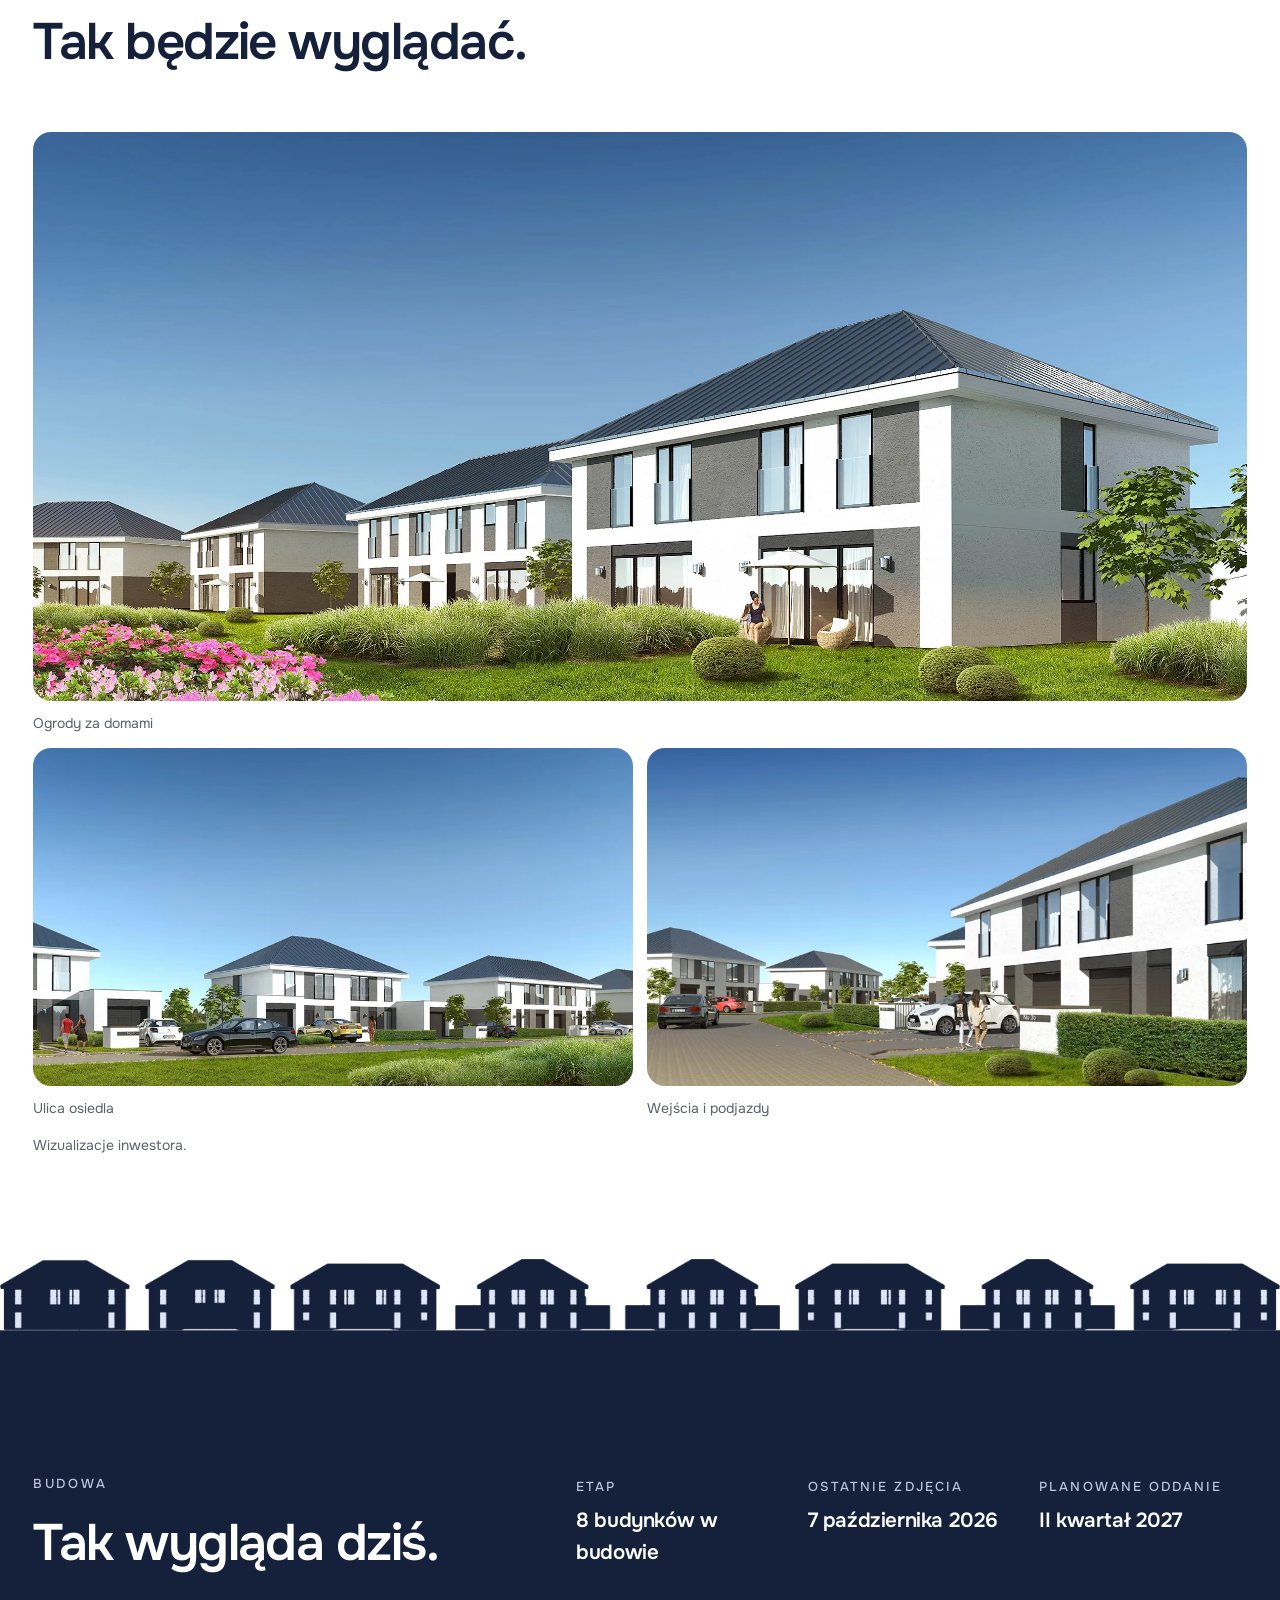
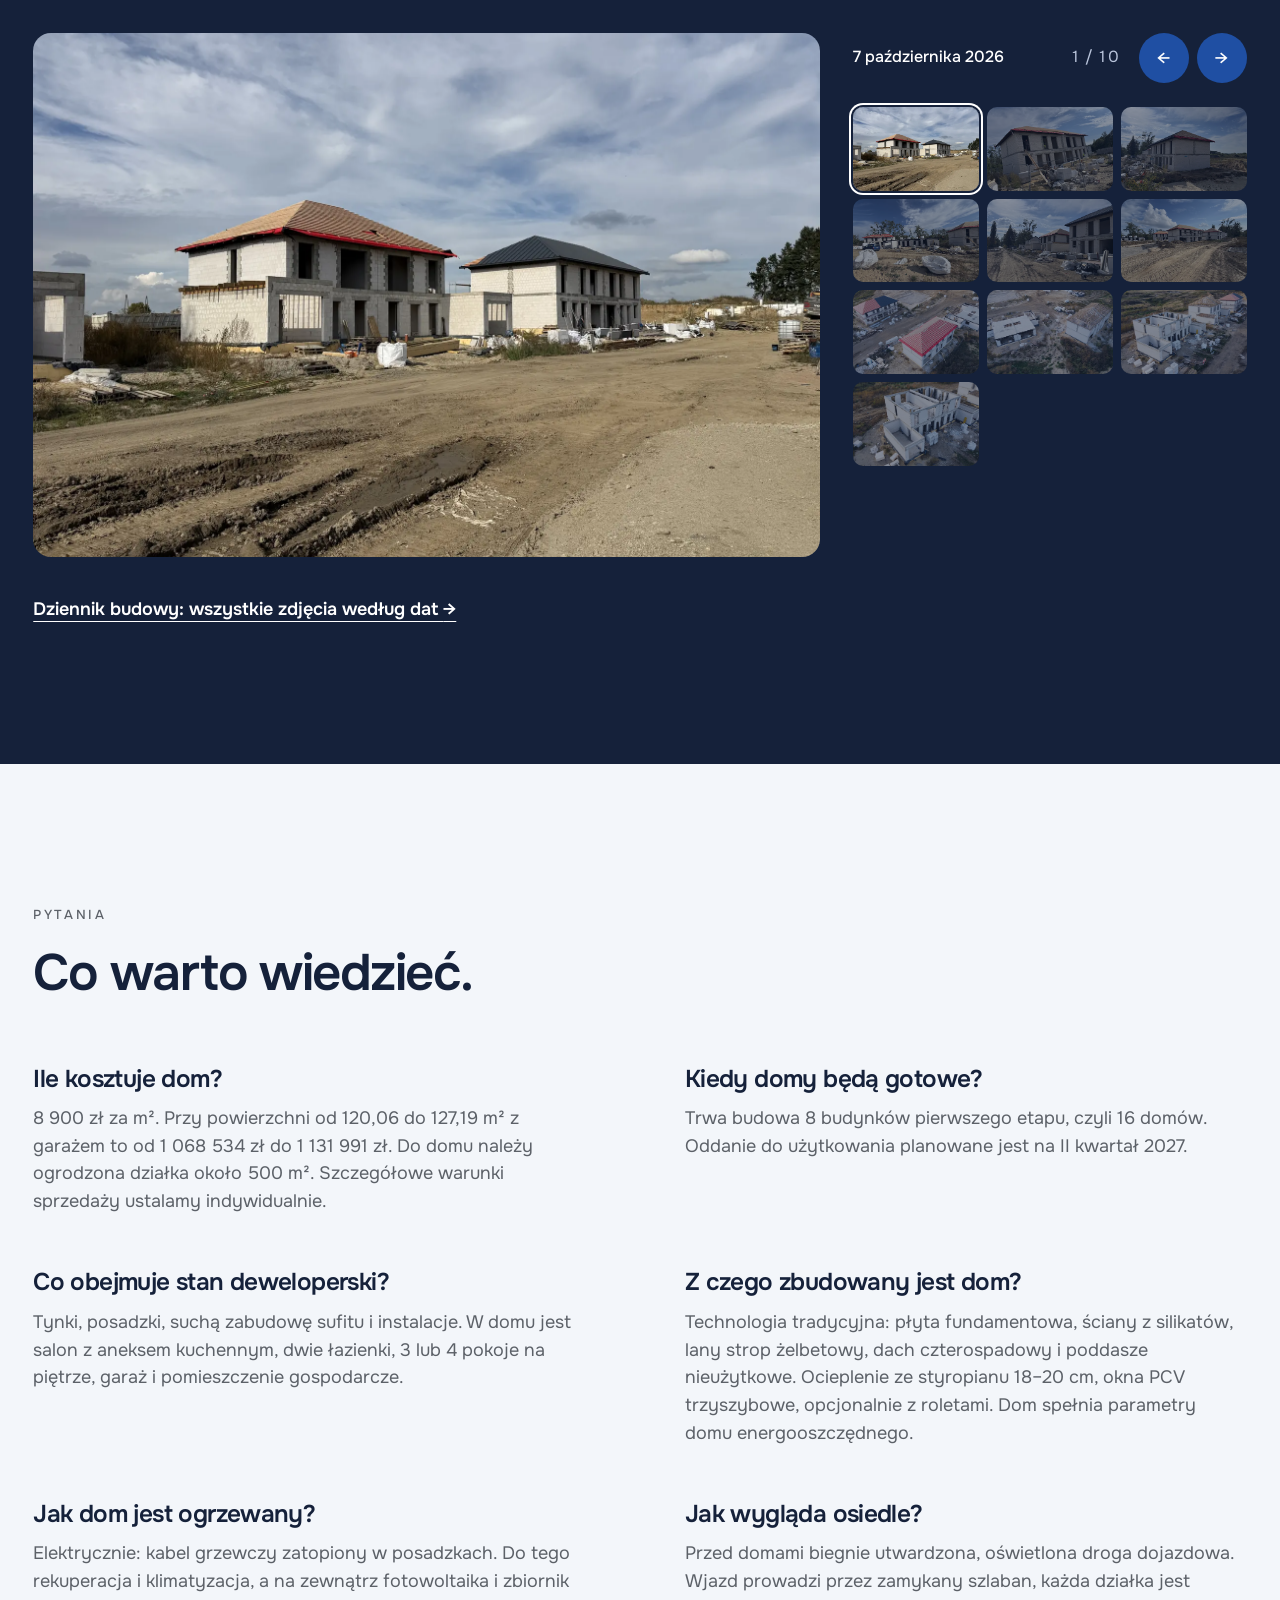
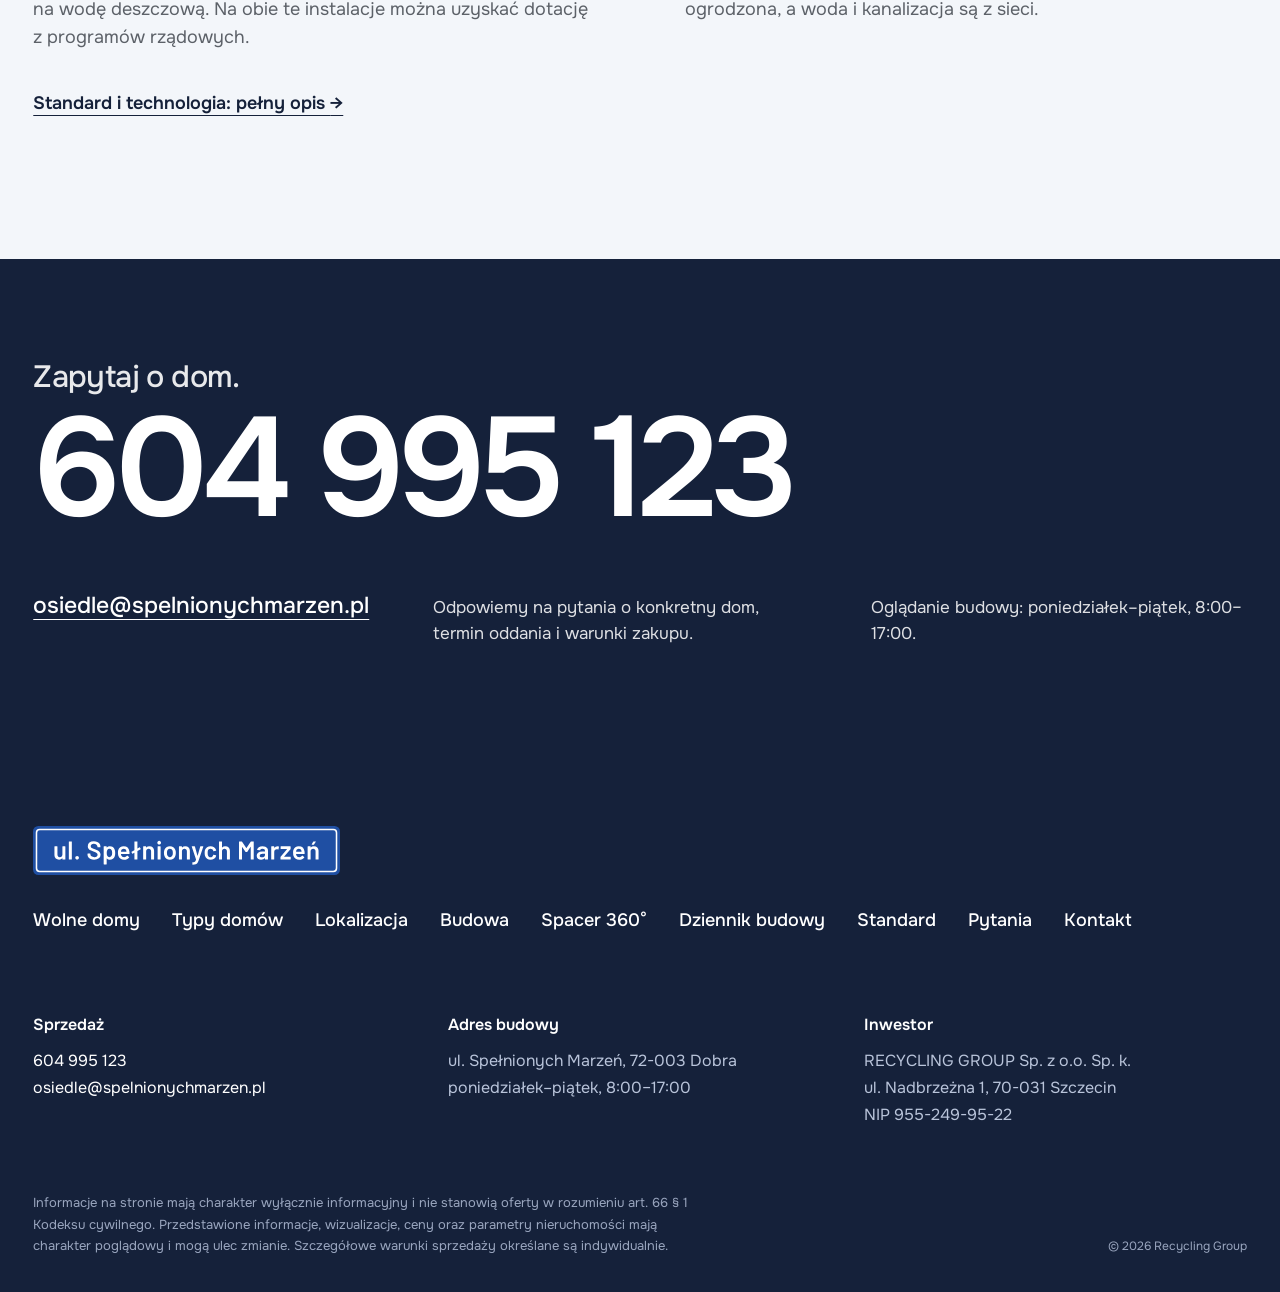
==== commit 17590702: "Spacer w wersji fotograficznej z ramką w telefonie; makieta: plac dojazdowy domu 1, obrysy dopasowan" ====
--- a/index.html
+++ b/index.html
@@ -6,11 +6,13 @@
 <meta name="robots" content="noindex, nofollow">
 <title>Osiedle Spełnionych Marzeń w Dobrej: domy w zabudowie bliźniaczej</title>
 <meta name="description" content="16 domów w zabudowie bliźniaczej przy ul. Spełnionych Marzeń w Dobrej. Od 120 m² z garażem, działka około 500 m², oddanie w II kwartale 2027, 8 900 zł/m².">
+<meta name="theme-color" content="#15213A">
 <link rel="icon" href="img/ikona.svg" type="image/svg+xml">
 <link rel="apple-touch-icon" href="img/ikona.png">
 <link rel="preload" href="fonty/onest.woff2" as="font" type="font/woff2" crossorigin>
 <link rel="stylesheet" href="css/style.css">
 <link rel="stylesheet" href="css/podstrony.css">
+<style>html { background: #15213A; }</style>
 </head>
 <body>
 
@@ -117,12 +119,12 @@
       <div class="nawigator__rys" id="nawigator-rys">
         <div class="nawigator__plotno">
           <picture>
-            <source media="(max-width: 960px)" srcset="img/makieta-pion-1200.webp" width="1200" height="1374">
-            <img src="img/makieta-2400.webp" srcset="img/makieta-1400.webp 1400w, img/makieta-2400.webp 2400w" sizes="(max-width: 1440px) 100vw, 1320px" width="2400" height="1070" alt="Makieta 3D pierwszego etapu osiedla według planu zagospodarowania: droga ze szlabanem, 5 bliźniaków po jednej stronie i 3 po drugiej" loading="lazy">
+            <img src="img/makieta-2400.webp" srcset="img/makieta-1400.webp 1400w, img/makieta-2400.webp 2400w" sizes="(max-width: 600px) 980px, (max-width: 1440px) 100vw, 1320px" width="2400" height="1070" alt="Makieta 3D pierwszego etapu osiedla według planu zagospodarowania: droga ze szlabanem, 5 bliźniaków po jednej stronie i 3 po drugiej" loading="lazy">
           </picture>
           <svg viewBox="0 0 3689 1645" id="nav-svg" role="group" aria-label="Domy na makiecie, wybierz dom"></svg>
         </div>
       </div>
+      <p class="nawigator__gest" id="nawigator-gest" aria-hidden="true" hidden><i></i>Przesuń palcem, żeby zobaczyć całe osiedle</p>
       <div class="nawigator__dol">
         <p class="legenda"><span><i class="kropka"></i><span>Wolne (<span data-wolne>14</span>)</span></span><span><i class="kropka kropka--sprzedany"></i><span>Sprzedane (<span data-sprzedane>2</span>)</span></span></p>
         <p class="przypis">Makieta według planu zagospodarowania.</p>
--- a/css/style.css
+++ b/css/style.css
@@ -781,8 +781,15 @@
 
 /* ===== 15.11 (9): makieta na telefonie w widoku pionowym, cała na ekranie, bez przewijania w bok ===== */
 .nawigator__rys picture { display: block; }
-@media (max-width: 960px) {
-  .nawigator__rys { overflow: visible; }
-  .nawigator__plotno { width: 100%; max-width: 640px; margin: 0 auto; }
-  .nawigator__rys img { aspect-ratio: 1200 / 1374; height: auto; }
-}
+/* (widok pionowy wycofany 15.11: na telefonie wraca szeroka makieta przewijana w bok, z podpowiedzią gestu) */
+.nawigator { position: relative; }
+.nawigator__gest { display: none; }
+@media (max-width: 600px) {
+  .nawigator__gest { display: flex; align-items: center; gap: 10px; width: max-content; max-width: calc(100% - 32px); margin: -52px auto 14px; position: relative; z-index: 2; padding: 9px 16px 9px 12px; border-radius: 999px; background: rgba(21, 33, 58, .86); color: #fff; font-size: 13px; font-weight: 500; pointer-events: none; transition: opacity .4s; }
+  .nawigator__gest[hidden] { display: none; }
+  .nawigator__gest.znika { opacity: 0; }
+  .nawigator__gest i { flex: none; font-style: normal; font-size: 19px; line-height: 1; animation: gest 1.5s ease-in-out infinite; }
+  .nawigator__gest i::before { content: "\2194"; }
+}
+@keyframes gest { 0%, 100% { transform: translateX(-4px); } 50% { transform: translateX(4px); } }
+@media (prefers-reduced-motion: reduce) { .nawigator__gest i { animation: none; } }
--- a/css/podstrony.css
+++ b/css/podstrony.css
@@ -153,7 +153,7 @@
 .spacer__pasek { display: flex; flex-wrap: wrap; align-items: center; gap: 12px 24px; margin-top: 18px; }
 .spacer__pasek p { color: var(--tekst-2); font-size: 16px; margin: 0; flex: 1 1 320px; }
 @media (max-width: 760px) {
-  .spacer { aspect-ratio: 4 / 5; margin-left: calc(-1 * var(--margines)); margin-right: calc(-1 * var(--margines)); border-radius: 0; }
+  .spacer { aspect-ratio: 4 / 5; }                           /* w telefonie też z marginesem i zaokrąglonym rogiem; cały ekran dopiero w trybie pełnoekranowym */
   .spacer__podpowiedz { font-size: 13px; bottom: auto; top: 70px; }
   .spacer__plan { width: 128px; left: 10px; bottom: 10px; }
   .spacer__fakt-tekst { max-width: 170px; font-size: 13px; }
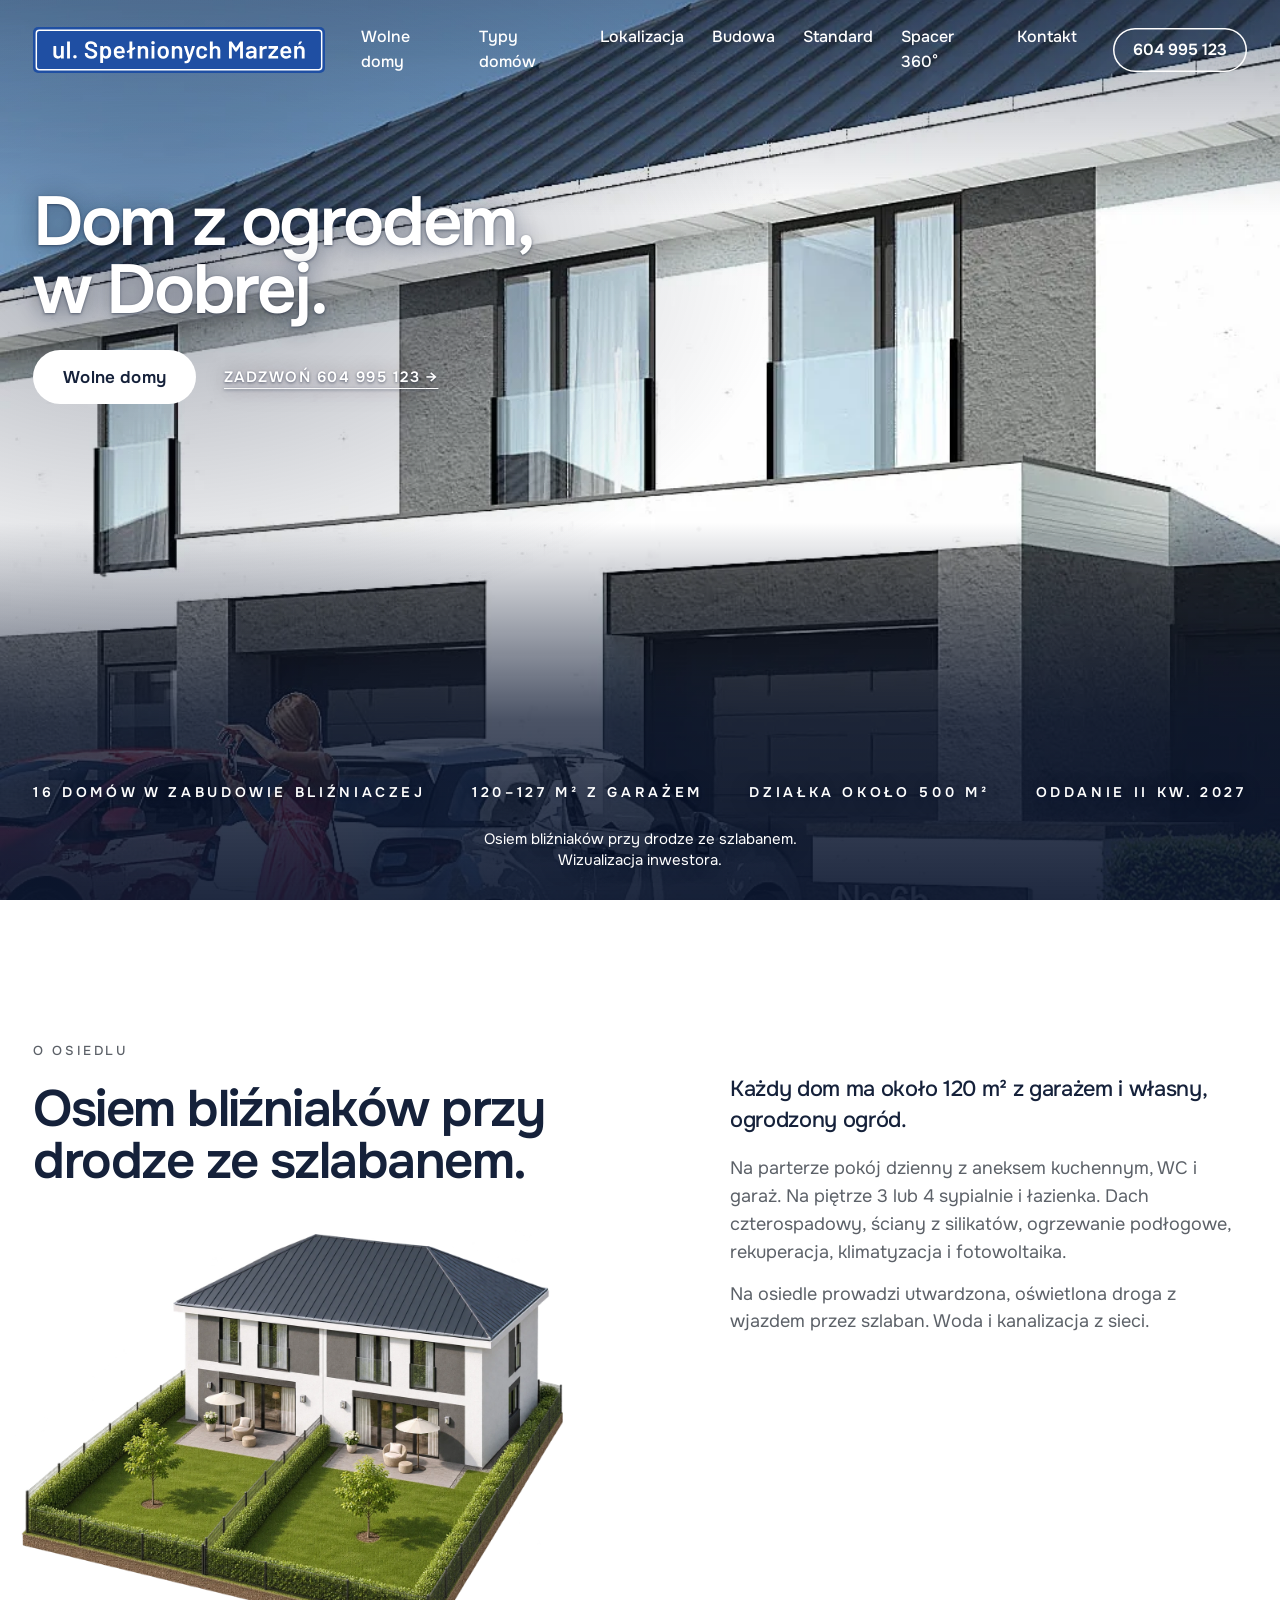
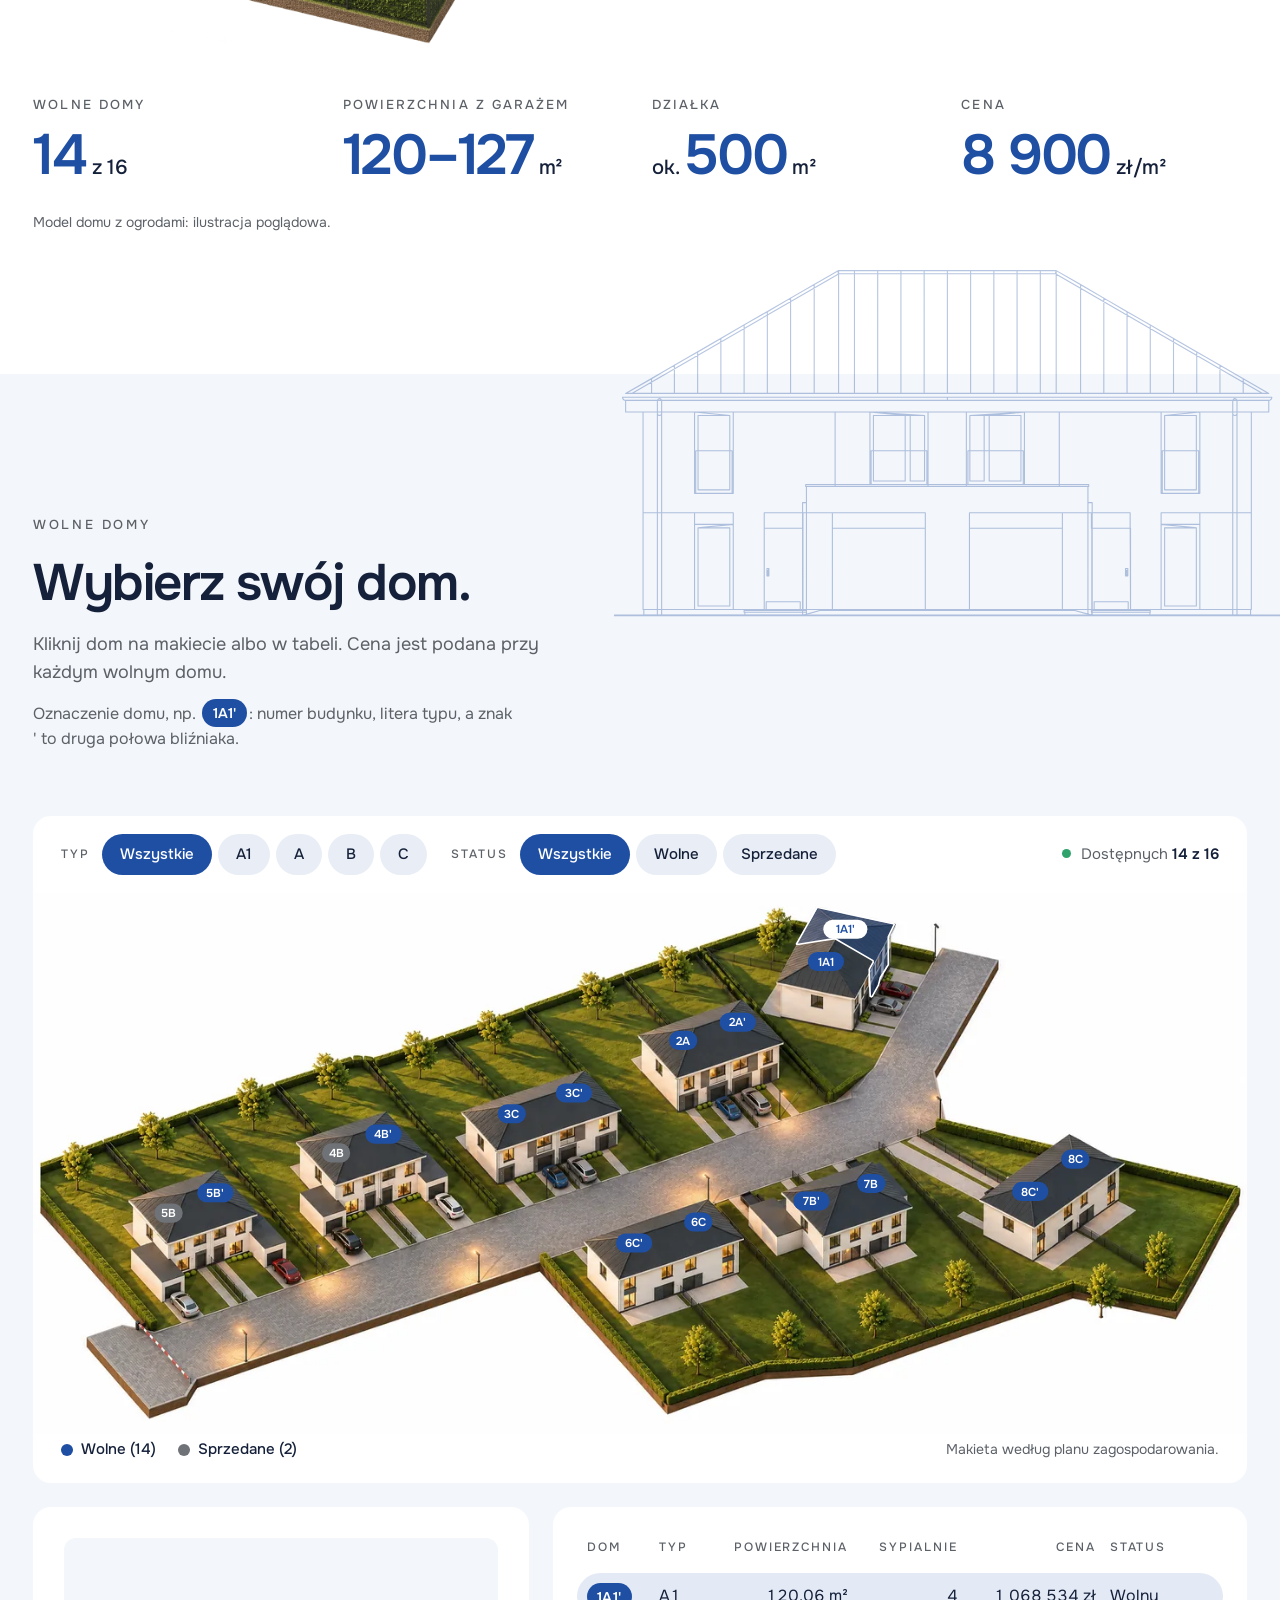
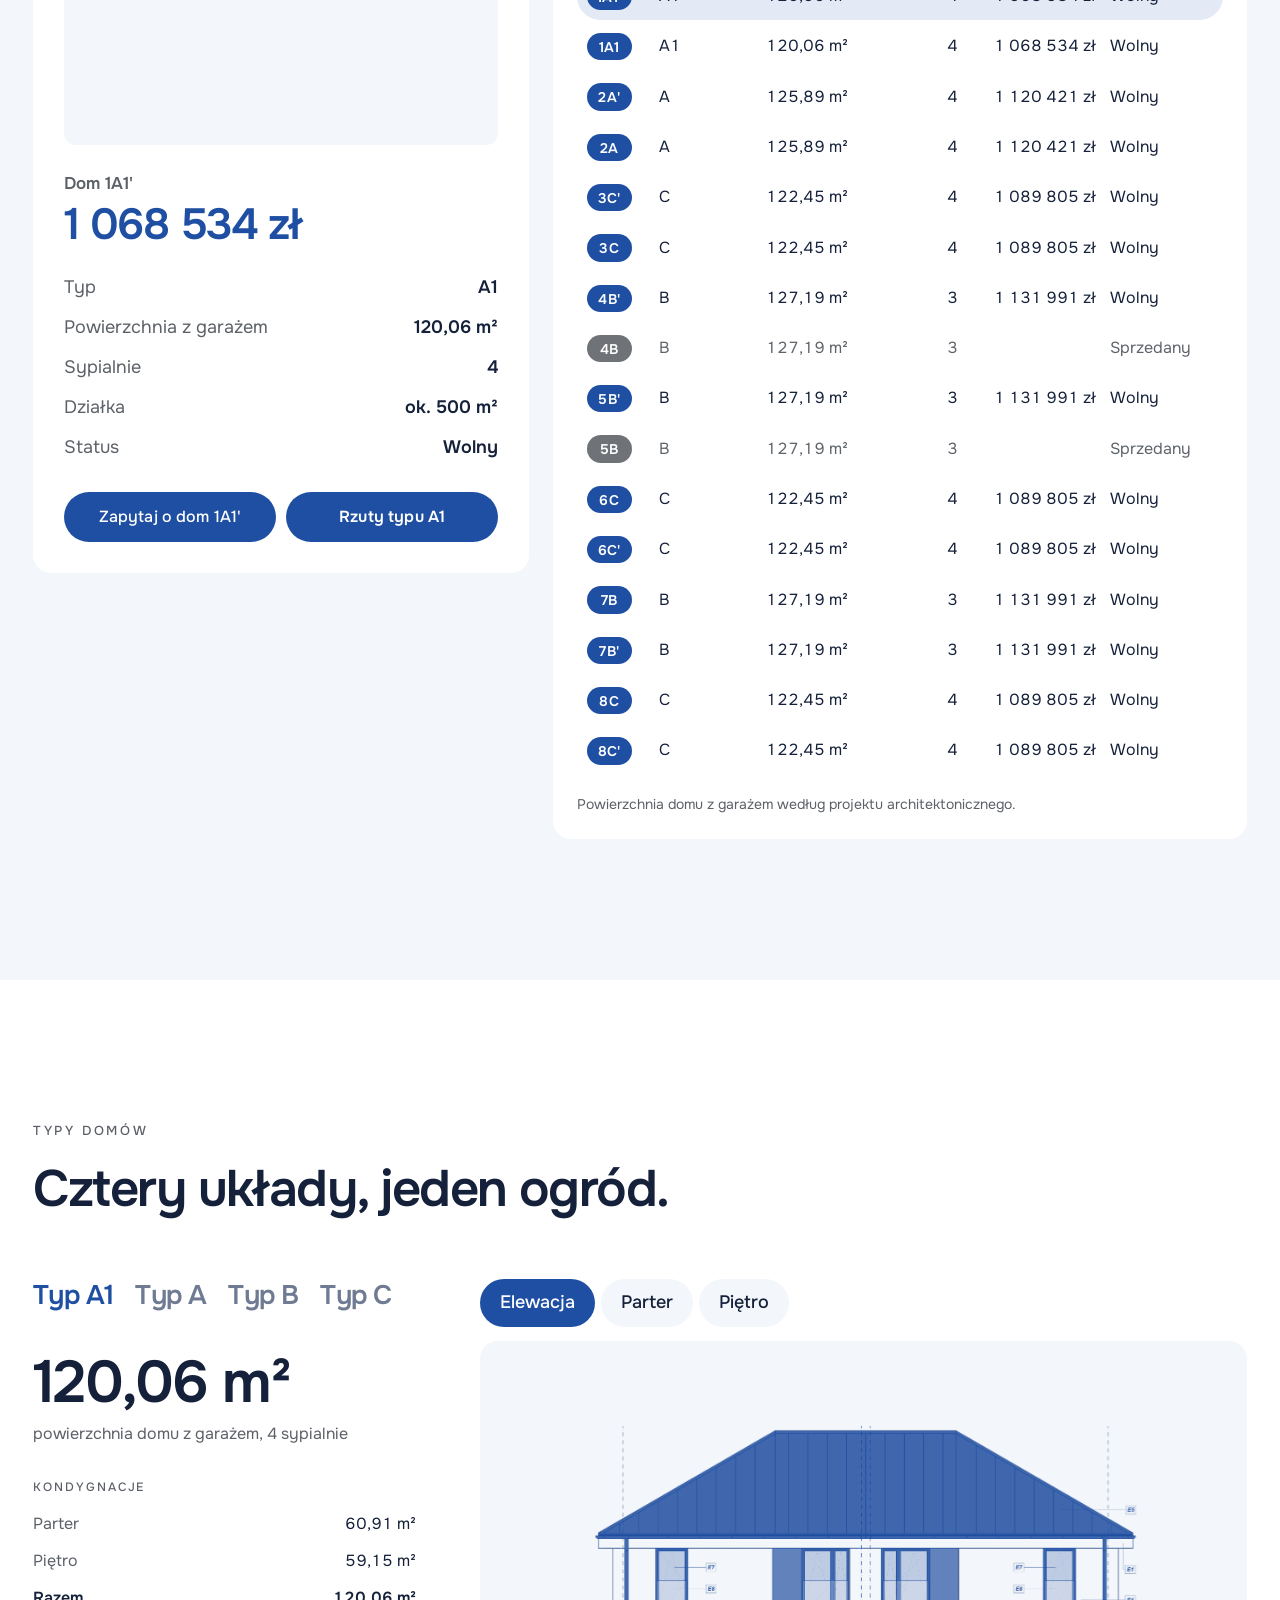
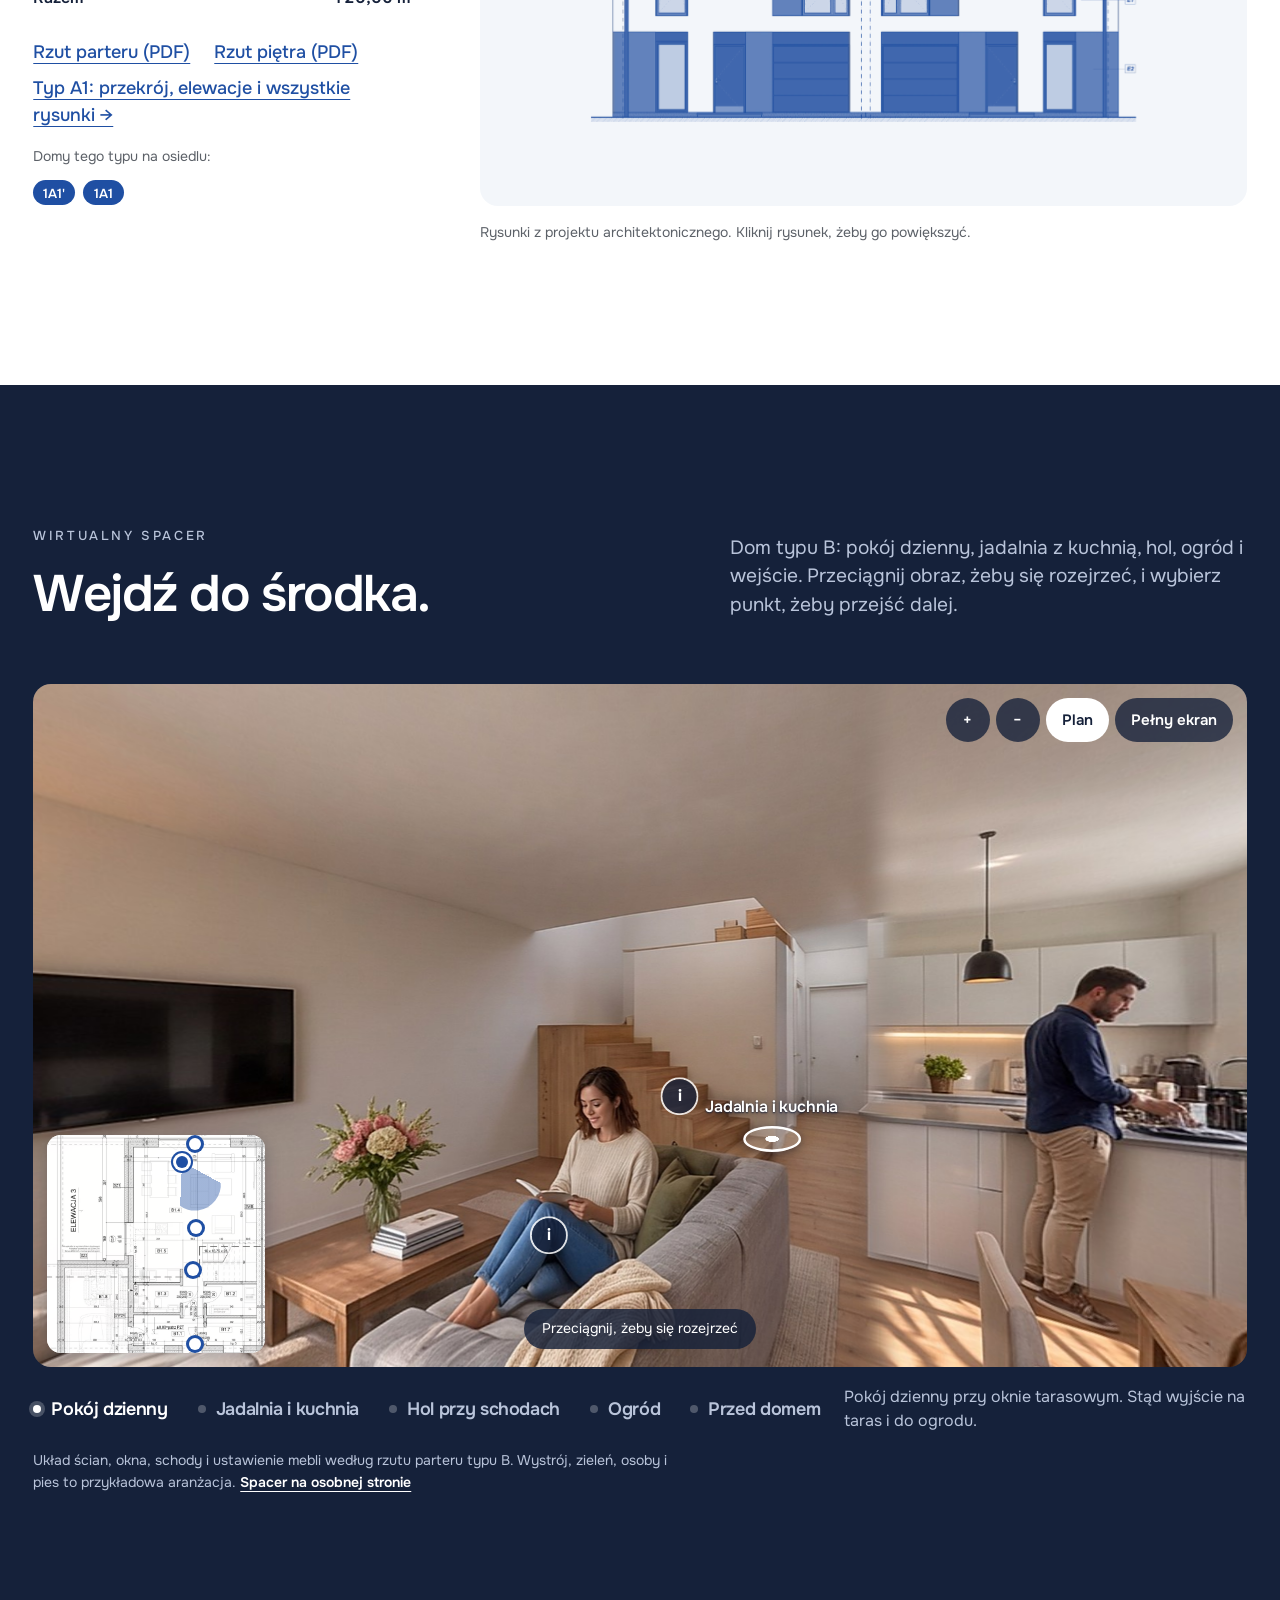
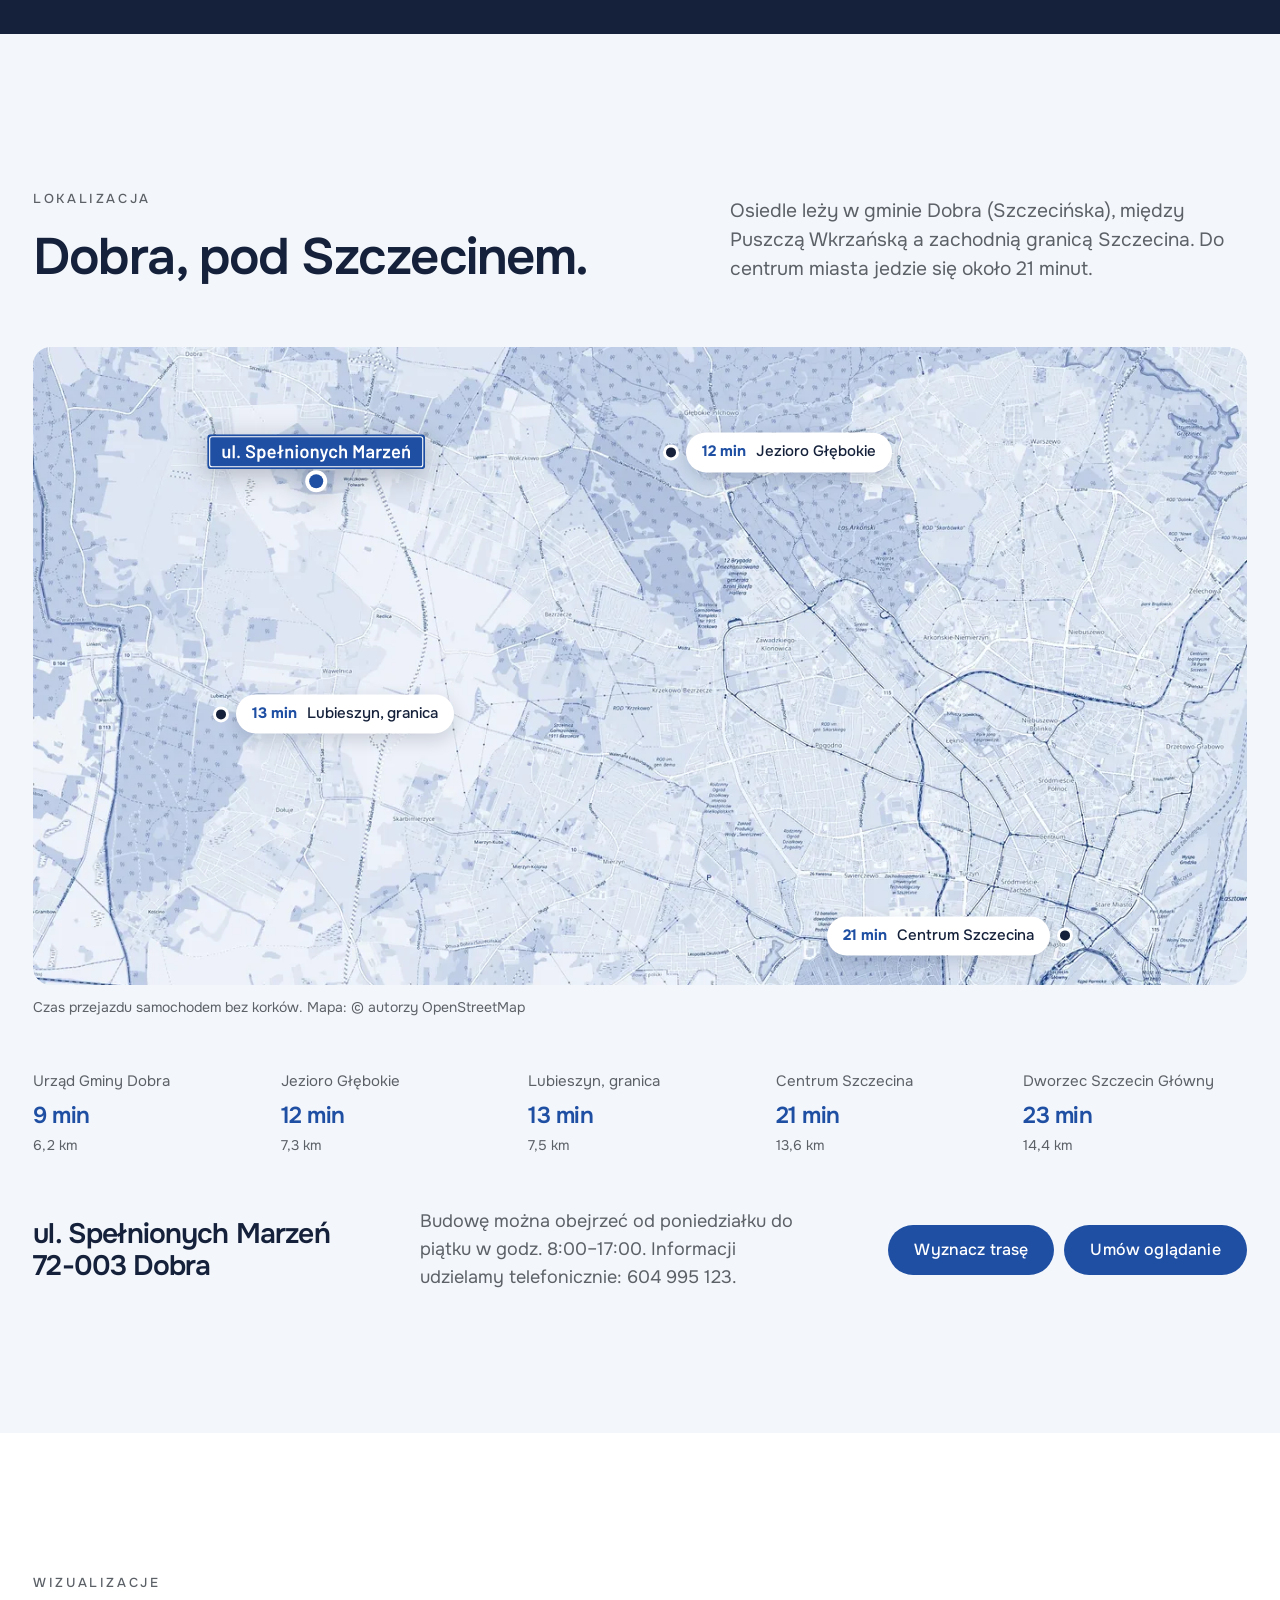
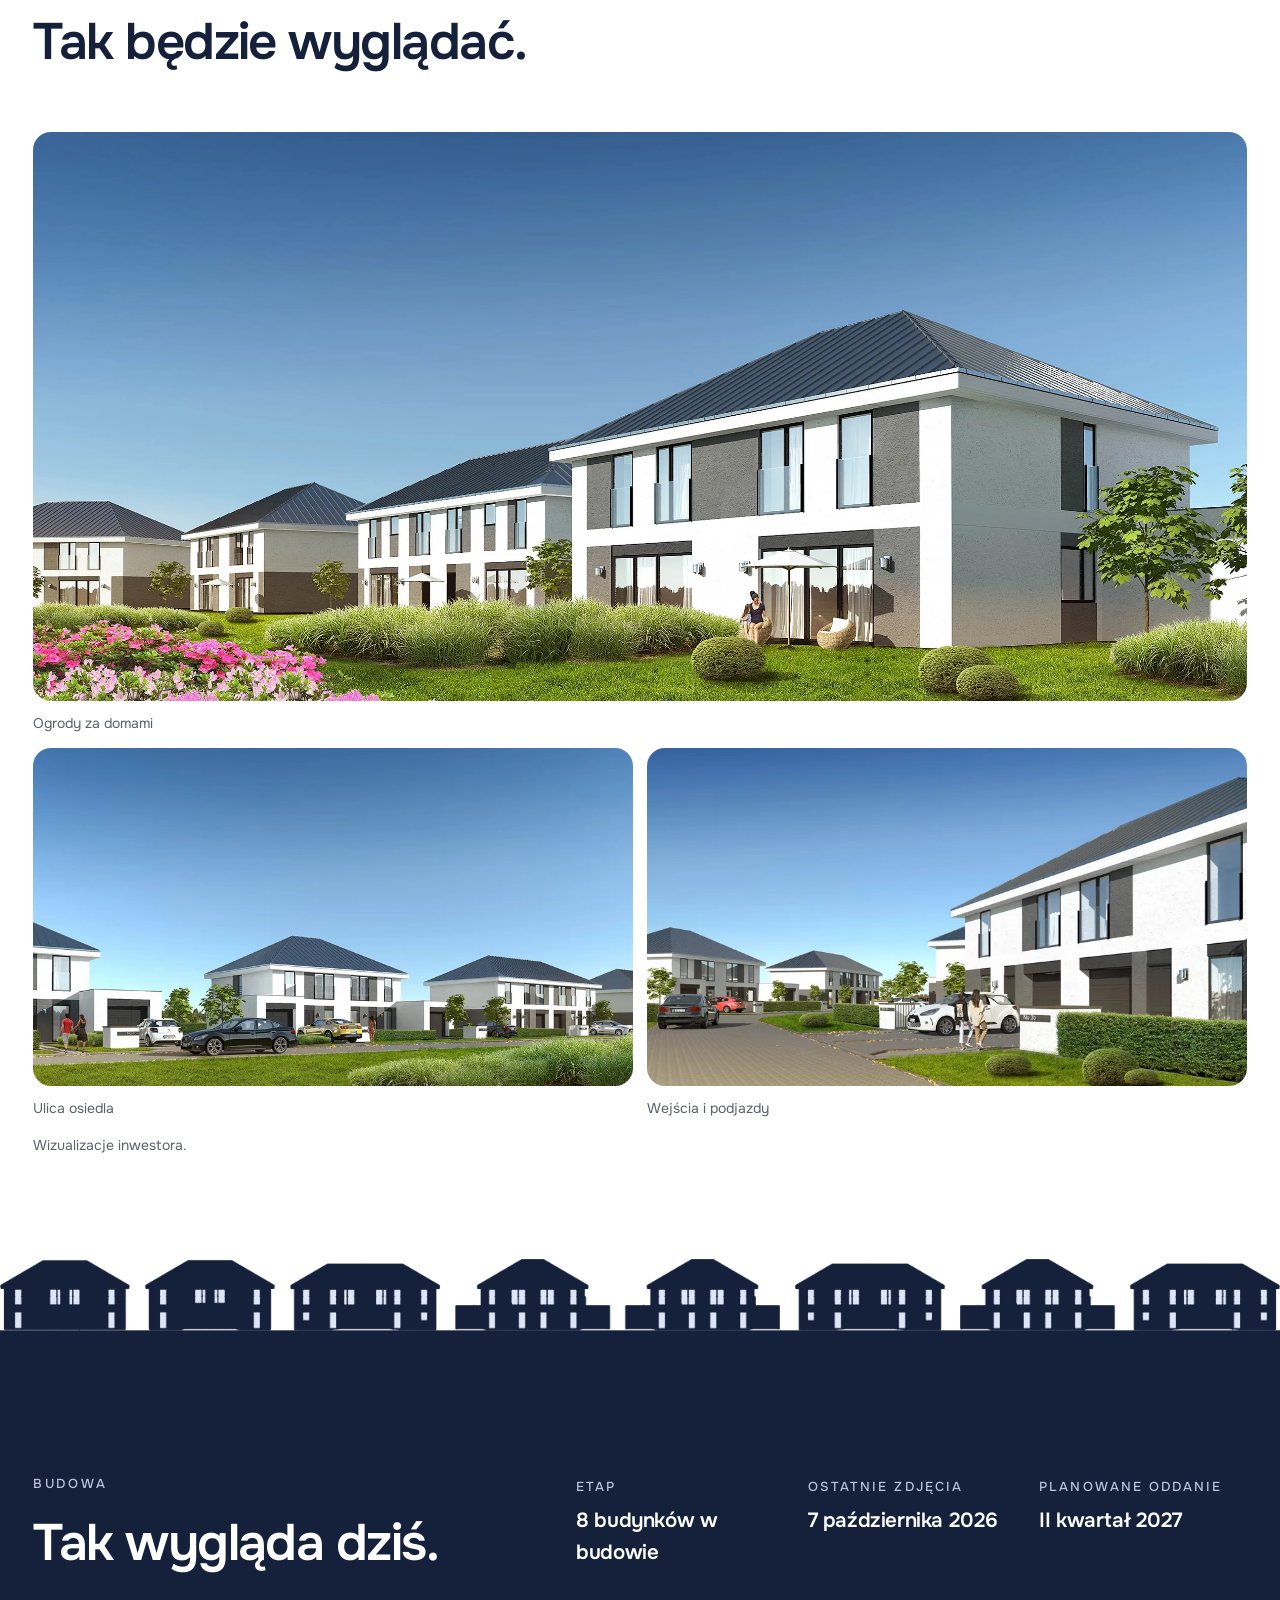
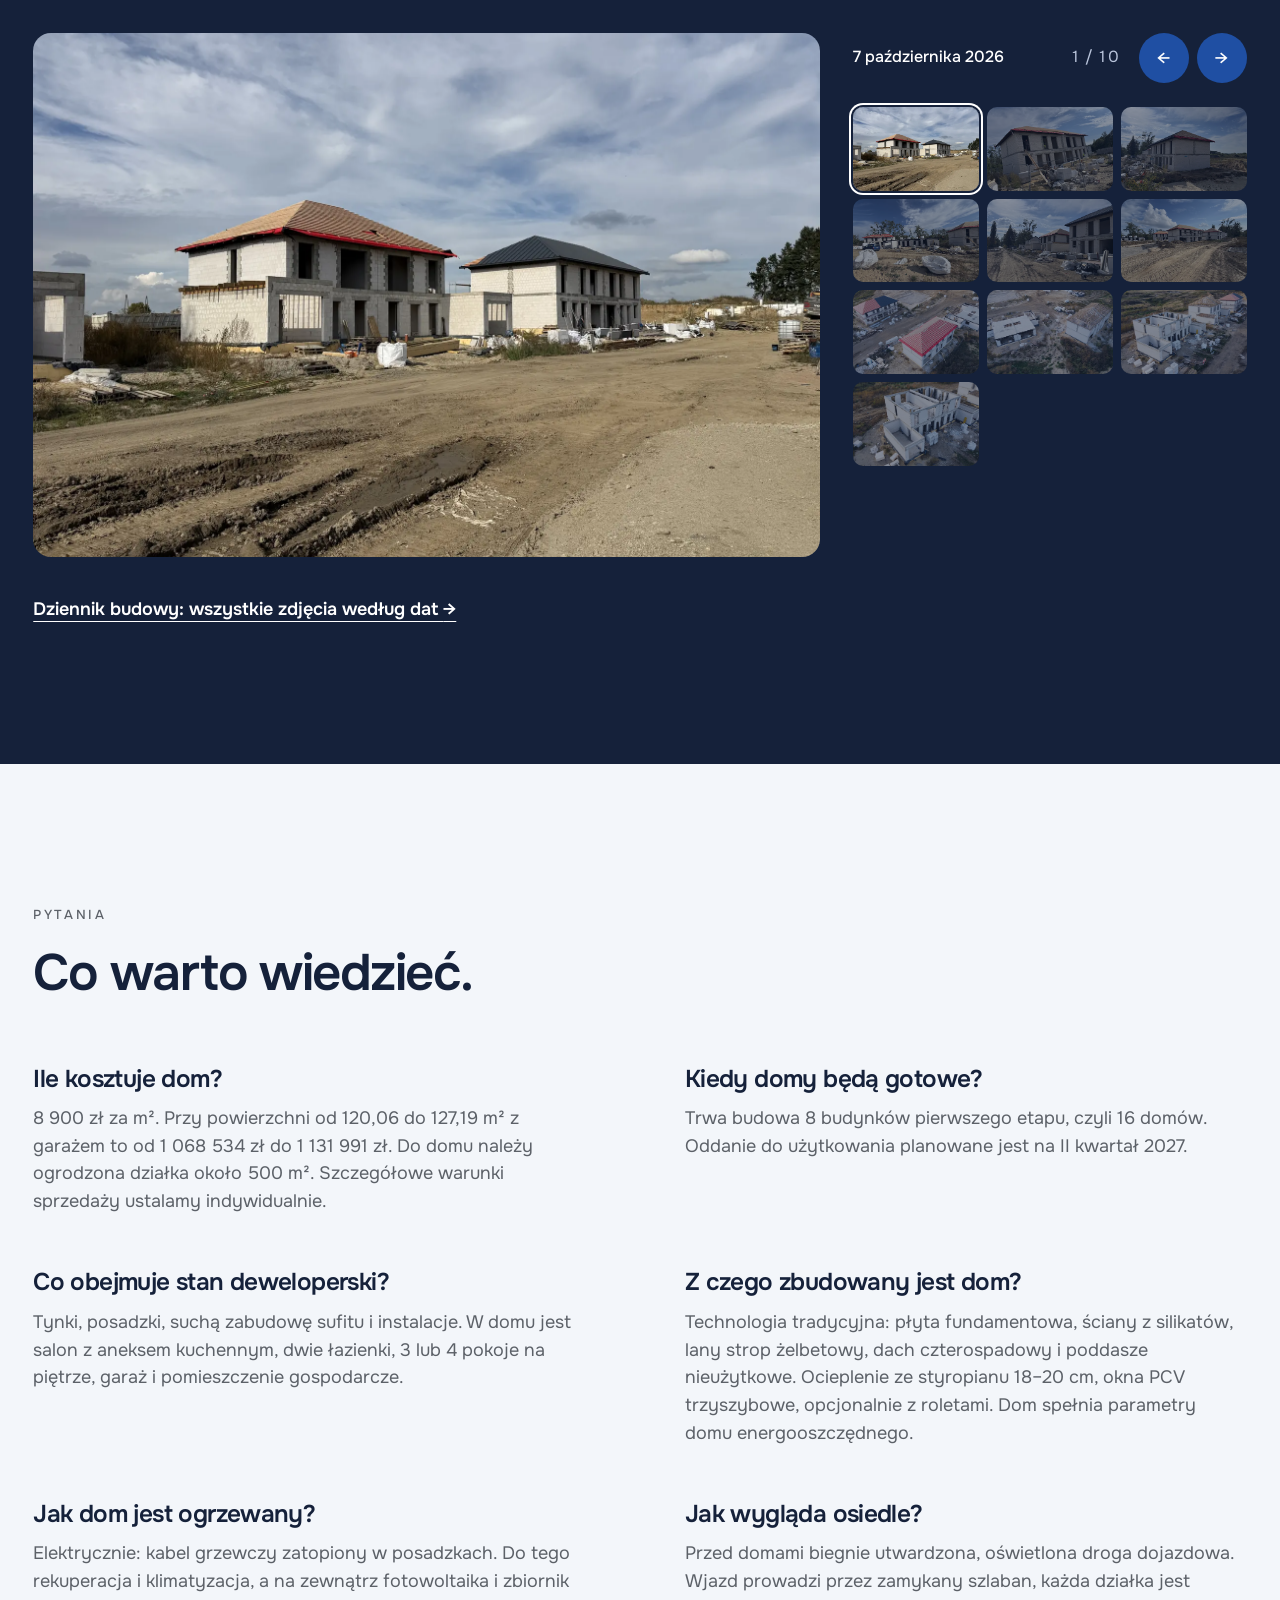
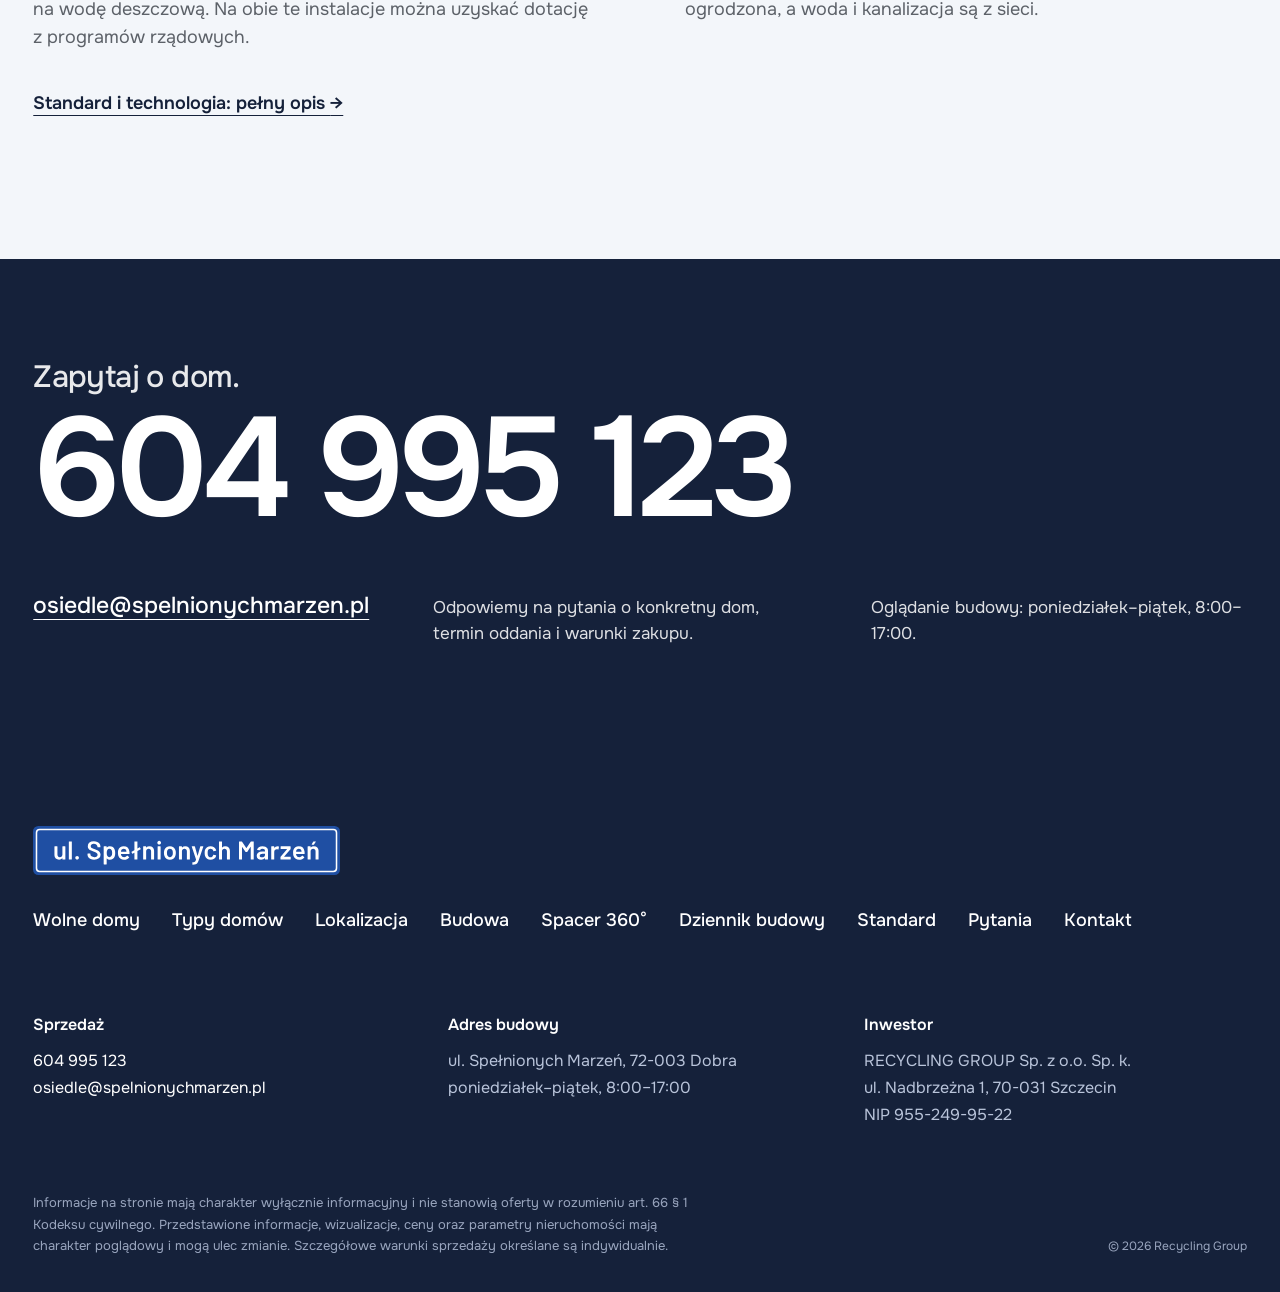
==== commit caec2799: "Makieta: droga biegnie dalej wzdłuż domu 1 (wg planu całości); telefon: okrągły przycisk Zadzwoń z i" ====
--- a/index.html
+++ b/index.html
@@ -39,16 +39,13 @@
   </div>
 </header>
 
-<div class="dzwon">
-  <a class="przycisk przycisk--cichy" href="#domy">Wolne domy</a>
-  <a class="przycisk" href="tel:+48604995123">Zadzwoń</a>
-</div>
+<a class="dzwon" href="tel:+48604995123" aria-label="Zadzwoń: 604 995 123"><img src="img/ikona-telefon-192.webp" width="190" height="192" alt=""></a>
 
 <main id="tresc">
 
 <section class="otwarcie" aria-labelledby="h-otwarcie">
   <picture class="otwarcie__tlo">
-    <source media="(max-width: 760px)" srcset="img/wiz-2-pion-1000.webp" width="1000" height="1574">
+    <source media="(max-width: 760px)" srcset="img/wiz-2-pion-1000.webp" width="1000" height="1530">
     <img src="img/wiz-2-2400.webp" width="2400" height="1224" alt="Bliźniaki przy ul. Spełnionych Marzeń: białe domy z dachem czterospadowym, grafitowymi pasami i garażami">
   </picture>
   <div class="otwarcie__tresc">
@@ -124,7 +121,7 @@
           <svg viewBox="0 0 3689 1645" id="nav-svg" role="group" aria-label="Domy na makiecie, wybierz dom"></svg>
         </div>
       </div>
-      <p class="nawigator__gest" id="nawigator-gest" aria-hidden="true" hidden><i></i>Przesuń palcem, żeby zobaczyć całe osiedle</p>
+      <p class="nawigator__gest" id="nawigator-gest" aria-hidden="true" hidden><span class="nawigator__palec"><img src="img/ikona-palec-160.webp" width="159" height="160" alt=""></span>Przesuń makietę palcem</p>
       <div class="nawigator__dol">
         <p class="legenda"><span><i class="kropka"></i><span>Wolne (<span data-wolne>14</span>)</span></span><span><i class="kropka kropka--sprzedany"></i><span>Sprzedane (<span data-sprzedane>2</span>)</span></span></p>
         <p class="przypis">Makieta według planu zagospodarowania.</p>
@@ -359,7 +356,7 @@
     <div class="stopka__dane">
       <p><b>Sprzedaż</b><a href="tel:+48604995123">604 995 123</a><a href="mailto:osiedle@spelnionychmarzen.pl">osiedle@spelnionychmarzen.pl</a></p>
       <p><b>Adres budowy</b>ul. Spełnionych Marzeń, 72-003 Dobra<br>poniedziałek–piątek, 8:00–17:00</p>
-      <p><b>Inwestor</b>RECYCLING GROUP Sp. z o.o. Sp. k.<br>ul. Nadbrzeżna 1, 70-031 Szczecin<br>NIP 955-249-95-22</p>
+      <p><b>Inwestor</b>RECYCLING GROUP Sp. z o.o. Sp. k.<br>ul. Nadbrzeżna 1, 70-031 Szczecin<br><span class="nw">NIP 955-249-95-22</span></p>
     </div>
     <div class="stopka__dol">
       <p class="zastrzezenie">Informacje na stronie mają charakter wyłącznie informacyjny i nie stanowią oferty w rozumieniu art. 66 § 1 Kodeksu cywilnego. Przedstawione informacje, wizualizacje, ceny oraz parametry nieruchomości mają charakter poglądowy i mogą ulec zmianie. Szczegółowe warunki sprzedaży określane są indywidualnie.</p>
--- a/css/style.css
+++ b/css/style.css
@@ -793,3 +793,51 @@
 }
 @keyframes gest { 0%, 100% { transform: translateX(-4px); } 50% { transform: translateX(4px); } }
 @media (prefers-reduced-motion: reduce) { .nawigator__gest i { animation: none; } }
+
+/* ===== 15.11 (10): przycisk „Zadzwoń” jako okrągły przycisk z ilustracją słuchawki (zamiast dolnego paska),
+   podpowiedź przesuwania makiety z animowanym palcem, dopracowana sekcja budowy i stopka na telefonie ===== */
+.detal { filter: none; }                                       /* drop-shadow na tym obrazie zostawiał w Safari na iPhonie niedomalowany prostokąt nad zdjęciem hero */
+.nw { white-space: nowrap; }
+.dzwon { display: none; }
+@media (max-width: 960px) {
+  .dzwon { display: grid; place-items: center; position: fixed; left: auto; right: 16px; bottom: calc(16px + env(safe-area-inset-bottom)); z-index: 15; width: 62px; height: 62px; min-height: 0; padding: 0; gap: 0;
+    border-radius: 50%; background: #fff; box-shadow: 0 14px 30px -10px rgba(12, 23, 48, .5); grid-template-columns: none;
+    opacity: 0; visibility: hidden; transform: translateY(12px); transition: opacity .25s, transform .25s, visibility .25s; }
+  .dzwon--widac { opacity: 1; visibility: visible; transform: none; }
+  .dzwon img { width: 36px; height: auto; display: block; }
+  .dzwon::before, .dzwon::after { content: ""; position: absolute; inset: 0; border-radius: inherit; pointer-events: none; box-shadow: 0 0 0 3px var(--kobalt); opacity: 0; animation: dzwon-puls 2.6s cubic-bezier(.22, .8, .24, 1) infinite; }
+  .dzwon::after { animation-delay: 1.3s; }
+  .menu-otwarte .dzwon, .spacer-otwarty .dzwon { display: none; }
+  .stopka { padding-bottom: calc(40px + env(safe-area-inset-bottom)); }
+}
+@keyframes dzwon-puls { 0% { opacity: .55; transform: scale(1); } 70%, 100% { opacity: 0; transform: scale(1.45); } }
+@media (prefers-reduced-motion: reduce) { .dzwon, .dzwon::before, .dzwon::after { transition: none; animation: none; } }
+
+@media (max-width: 600px) {
+  .nawigator__gest { gap: 12px; padding: 6px 18px 6px 10px; font-size: 14px; }
+  .nawigator__palec { position: relative; flex: none; width: 56px; height: 36px; }
+  .nawigator__palec::before { content: ""; position: absolute; left: 6px; right: 6px; top: 7px; height: 2px; border-radius: 2px; background: rgba(255, 255, 255, .35); }
+  .nawigator__palec img { position: absolute; left: 0; top: 2px; width: 30px; height: auto; animation: palec 2.2s cubic-bezier(.45, 0, .2, 1) infinite; }
+}
+@keyframes palec { 0% { transform: translateX(26px); opacity: 0; } 12% { opacity: 1; } 62% { transform: translateX(0); opacity: 1; } 78%, 100% { transform: translateX(0); opacity: 0; } }
+@media (prefers-reduced-motion: reduce) { .nawigator__palec img { animation: none; } }
+
+@media (max-width: 760px) {
+  /* budowa: trzy dane w dwóch kolumnach, podpis zdjęcia, licznik i strzałki w jednym rzędzie */
+  .budowa__stan { grid-template-columns: repeat(2, minmax(0, 1fr)); gap: 18px 20px; }
+  .budowa__stan > div:first-child { grid-column: 1 / -1; }
+  .budowa__stan dd { font-size: 19px; margin-top: 4px; }
+  .przeglad figcaption { grid-template-columns: minmax(0, 1fr) auto auto; gap: 8px 14px; margin-top: 14px; }
+  .przeglad__podpis { grid-column: auto; }
+  .budowa__strzalki .przycisk { width: 46px; min-height: 46px; }
+  .budowa .dalej { margin-top: 22px; }
+  .dalej a { display: inline-block; padding: 12px 0; line-height: 1.4; }
+  .budowa { padding-bottom: 72px; }
+  /* stopka: menu w dwóch kolumnach, równe odstępy bloków */
+  .stopka__gora { display: block; }
+  .stopka__menu { display: grid; grid-template-columns: repeat(2, minmax(0, 1fr)); gap: 0 24px; margin-top: 20px; font-size: 17px; }
+  .stopka__dane { margin-top: 36px; gap: 26px; }
+  .stopka__dane b { margin-bottom: 4px; }
+  .stopka__dol { margin-top: 36px; }
+  .stopka .zastrzezenie { font-size: 13px; line-height: 1.6; }
+}
--- a/css/podstrony.css
+++ b/css/podstrony.css
@@ -211,3 +211,4 @@
 .wejdz .spacer__pasek p, .wejdz .lok__opis { color: var(--na-ciemnym); }
 .wejdz .przypis a { color: #fff; font-weight: 600; text-underline-offset: 4px; }
 @media (max-width: 760px) { .wejdz .przypis a { display: inline-flex; align-items: center; min-height: 44px; } }
+@media (max-width: 760px) { .dalej a { display: inline; padding: 0; line-height: 1.6; } .dalej { padding: 10px 0; } }
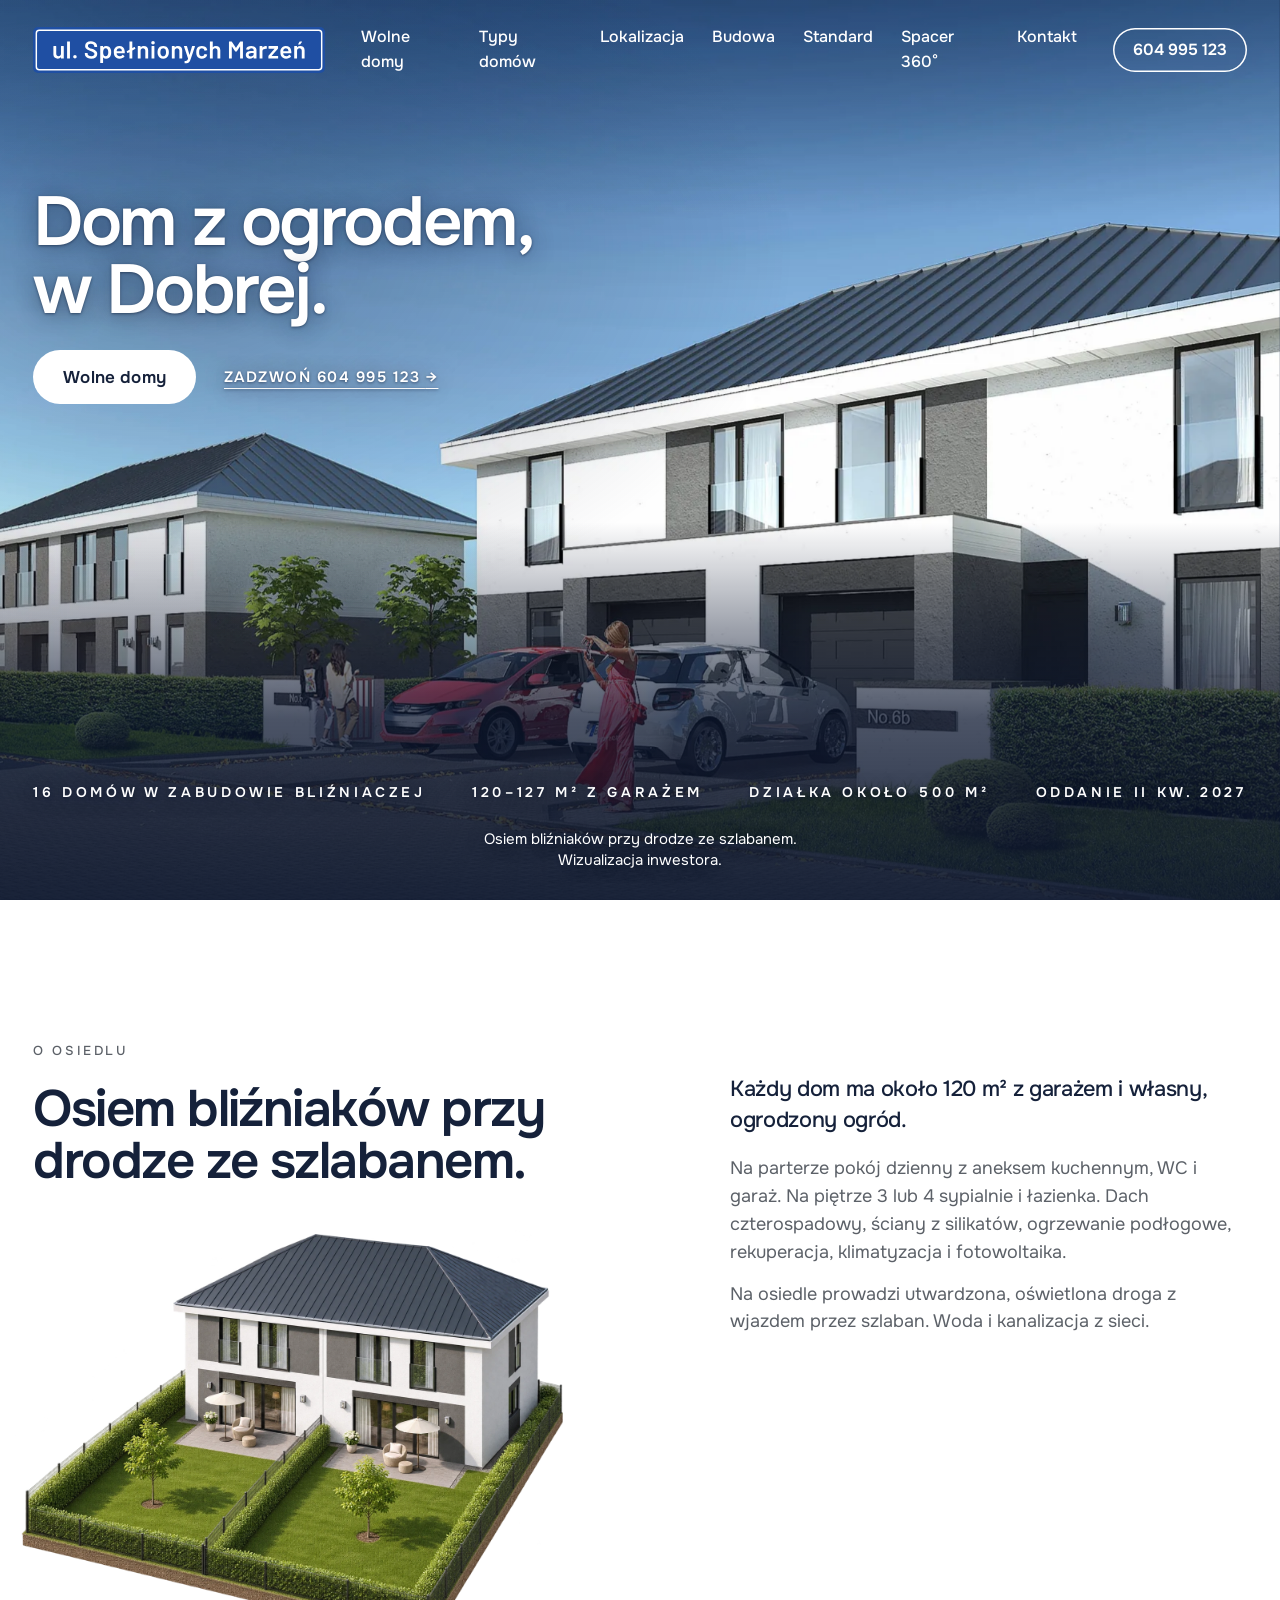
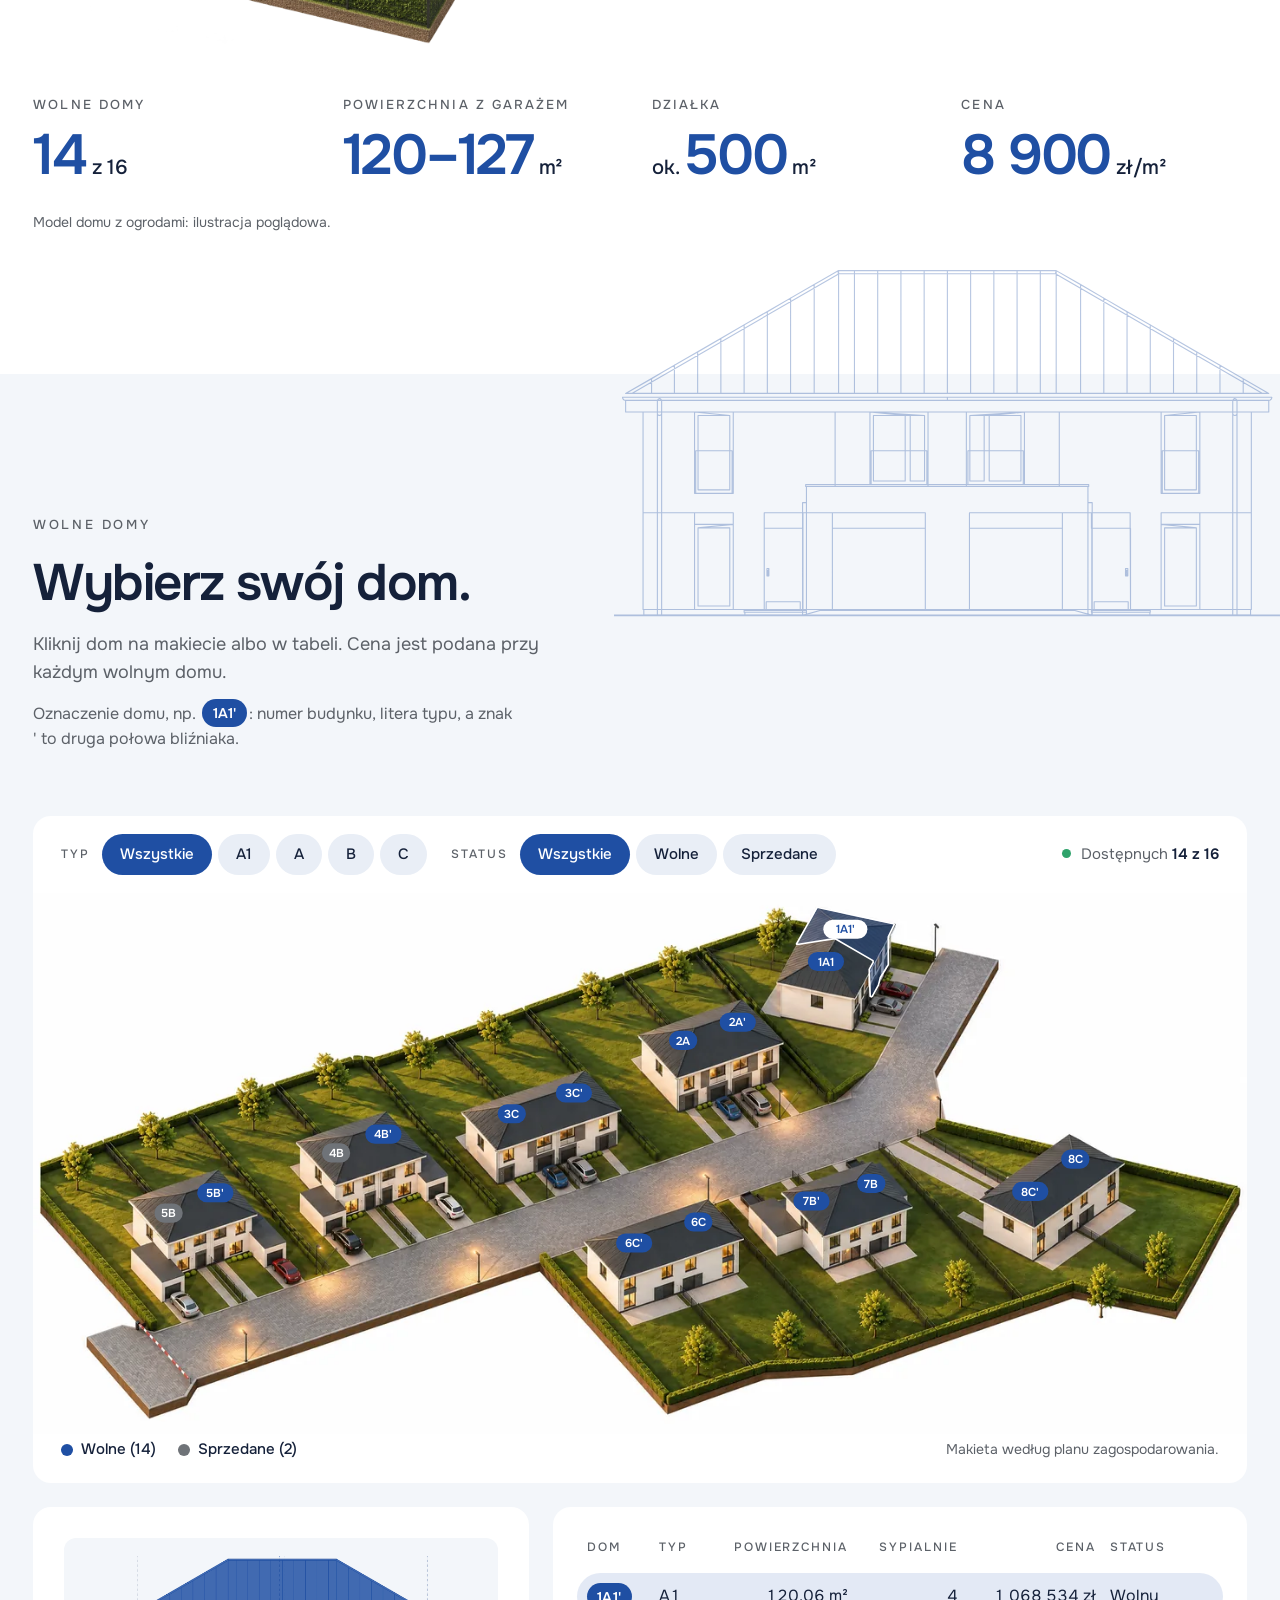
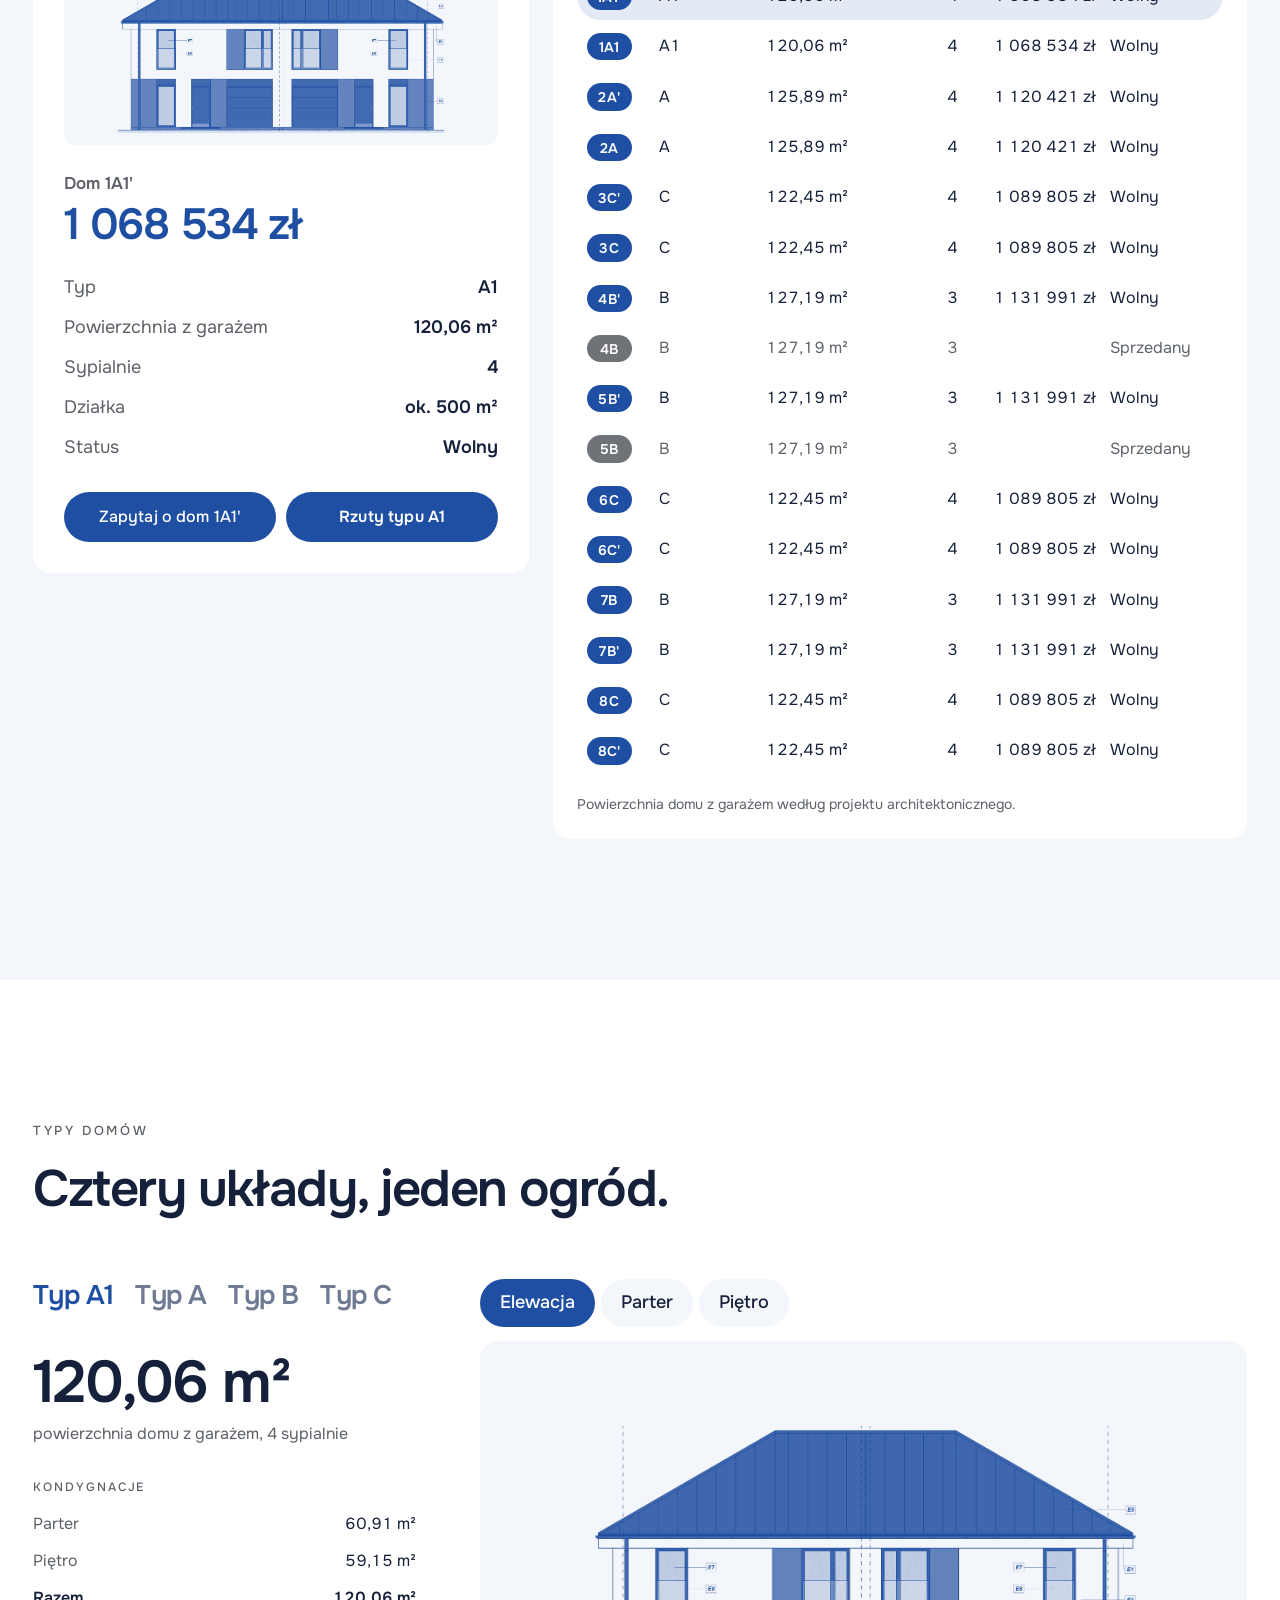
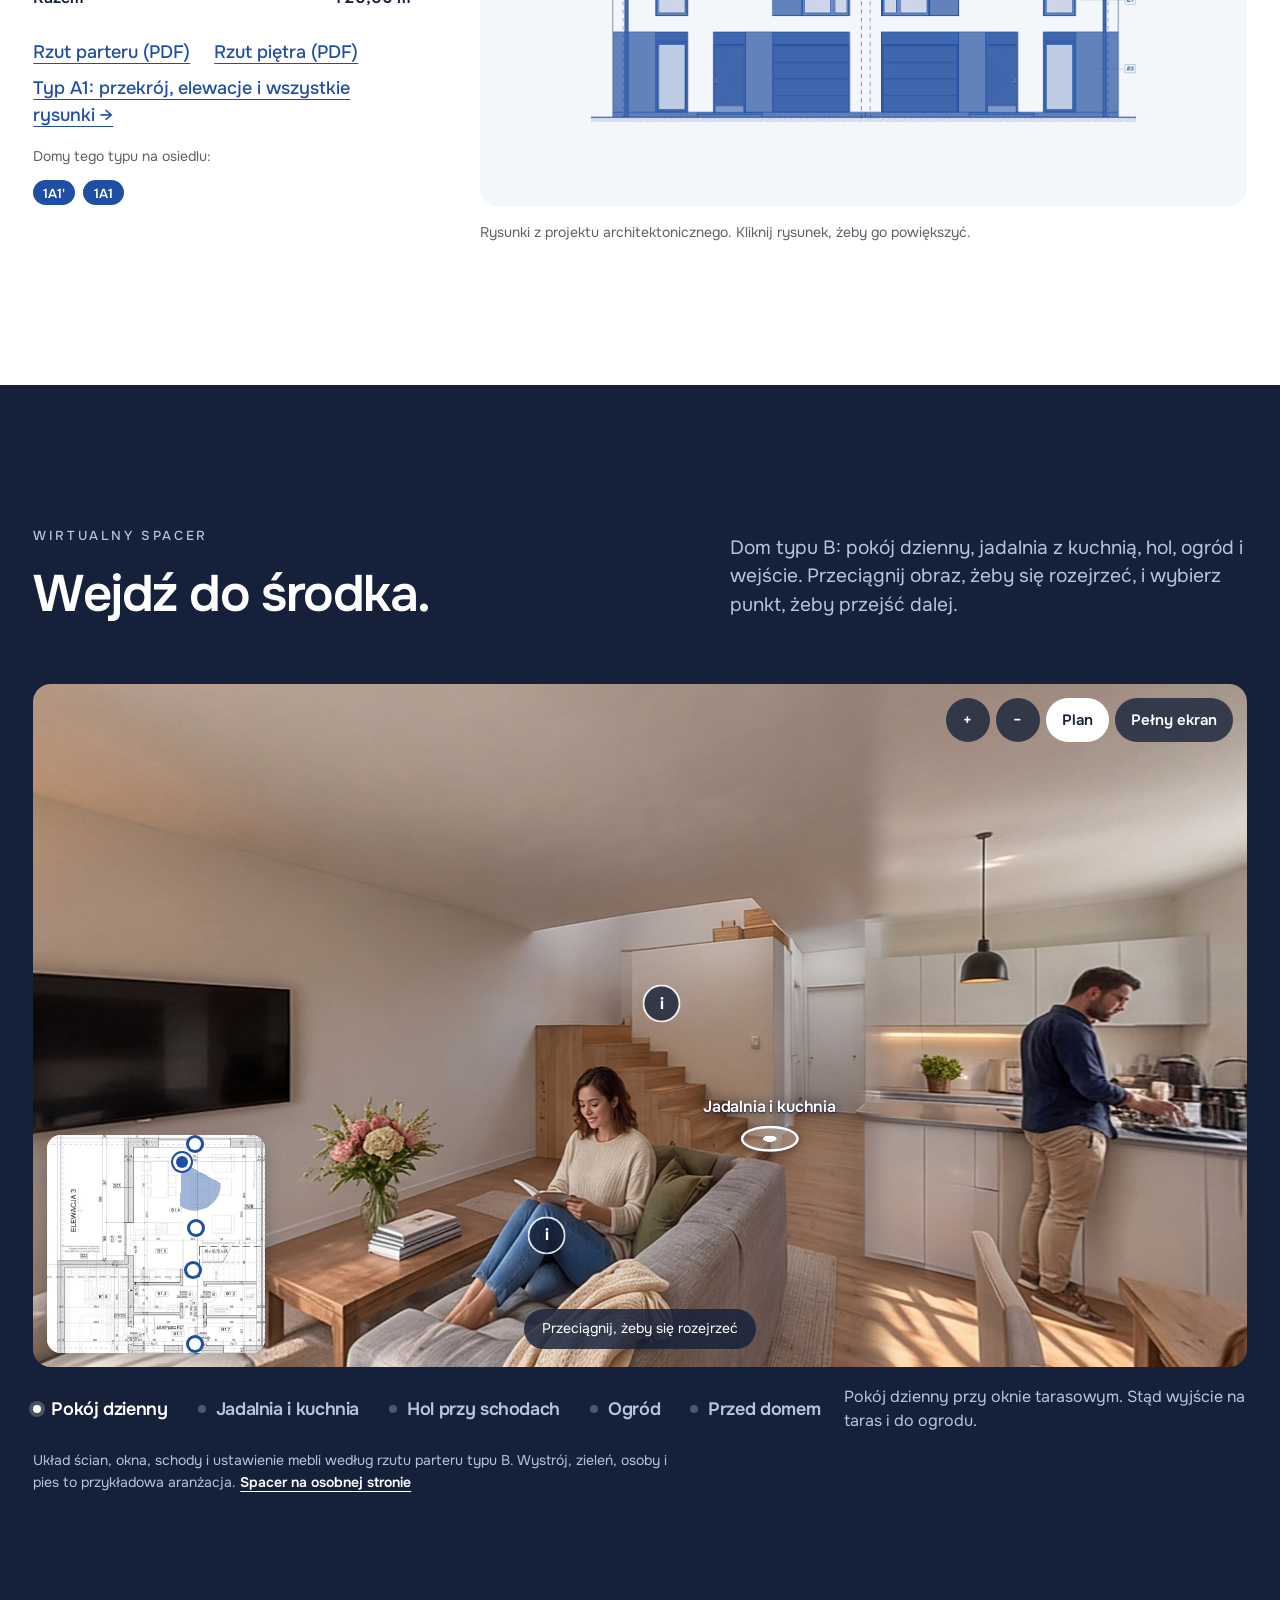
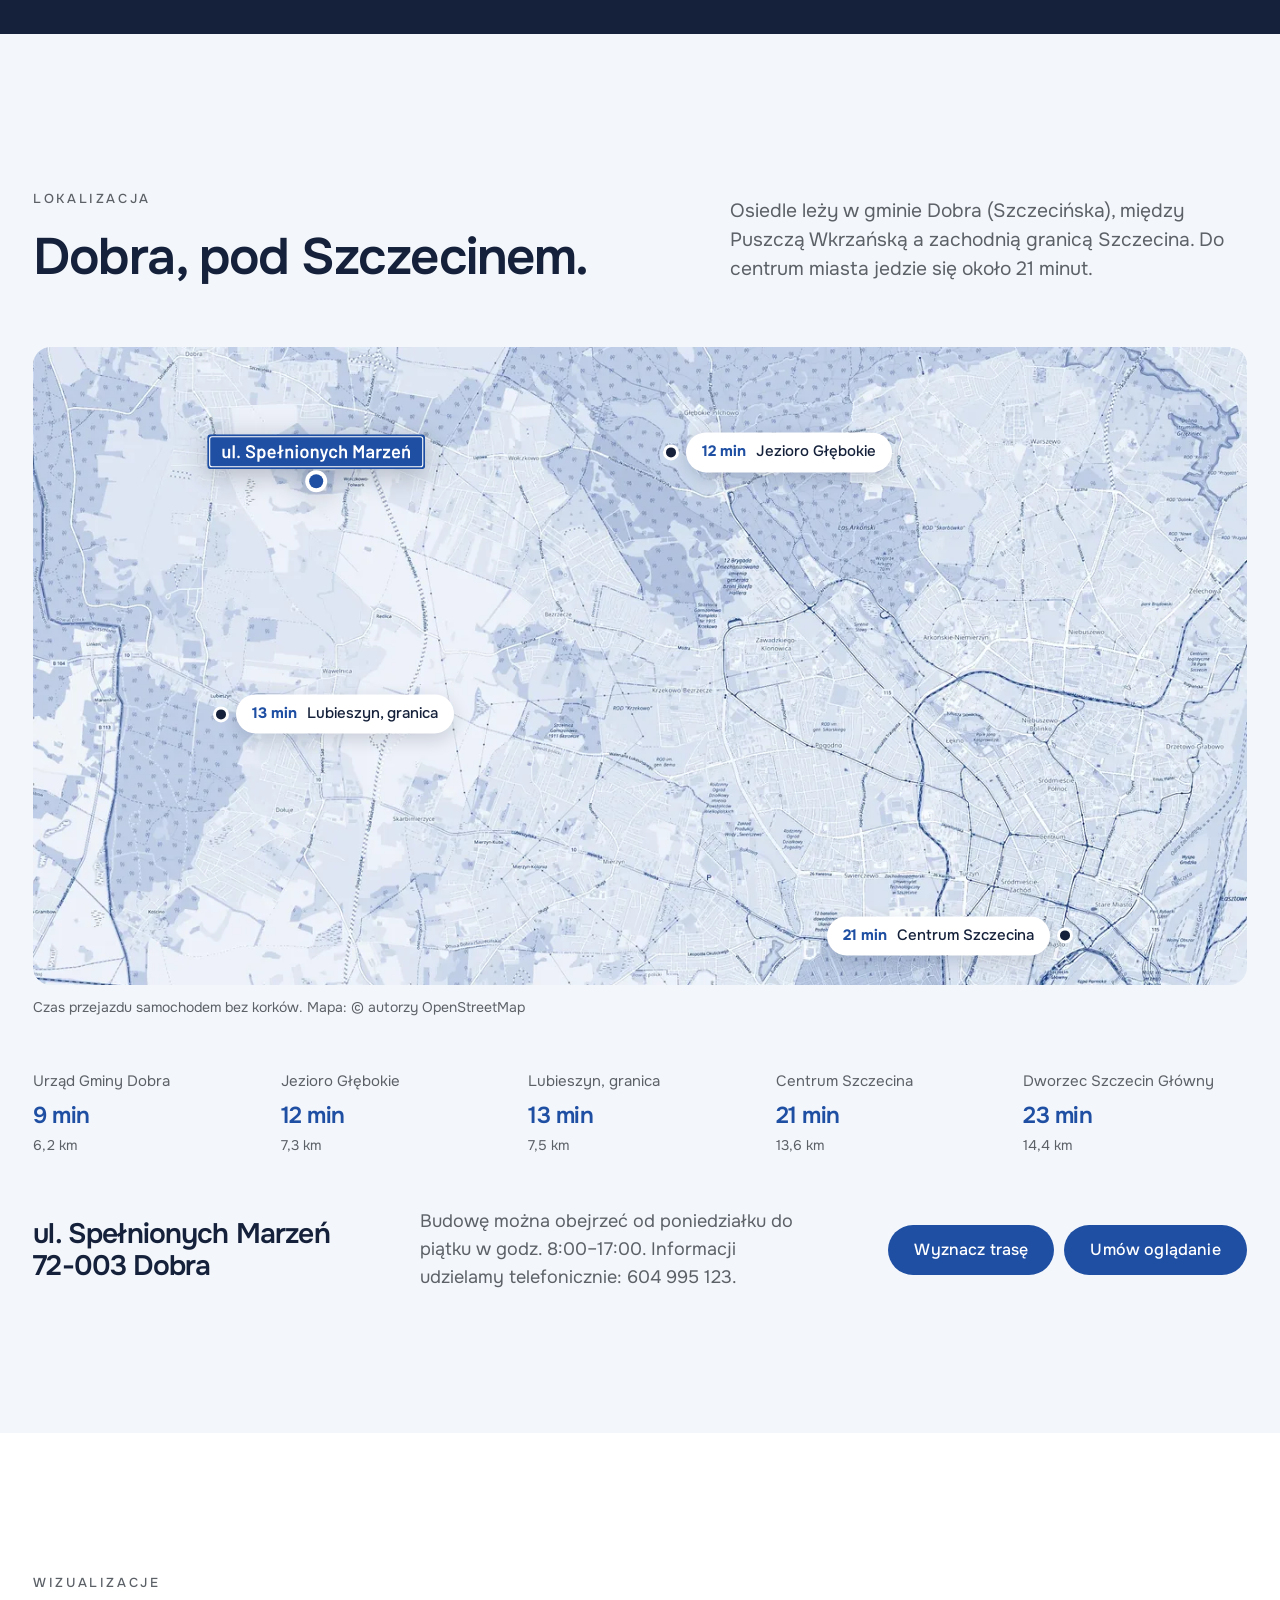
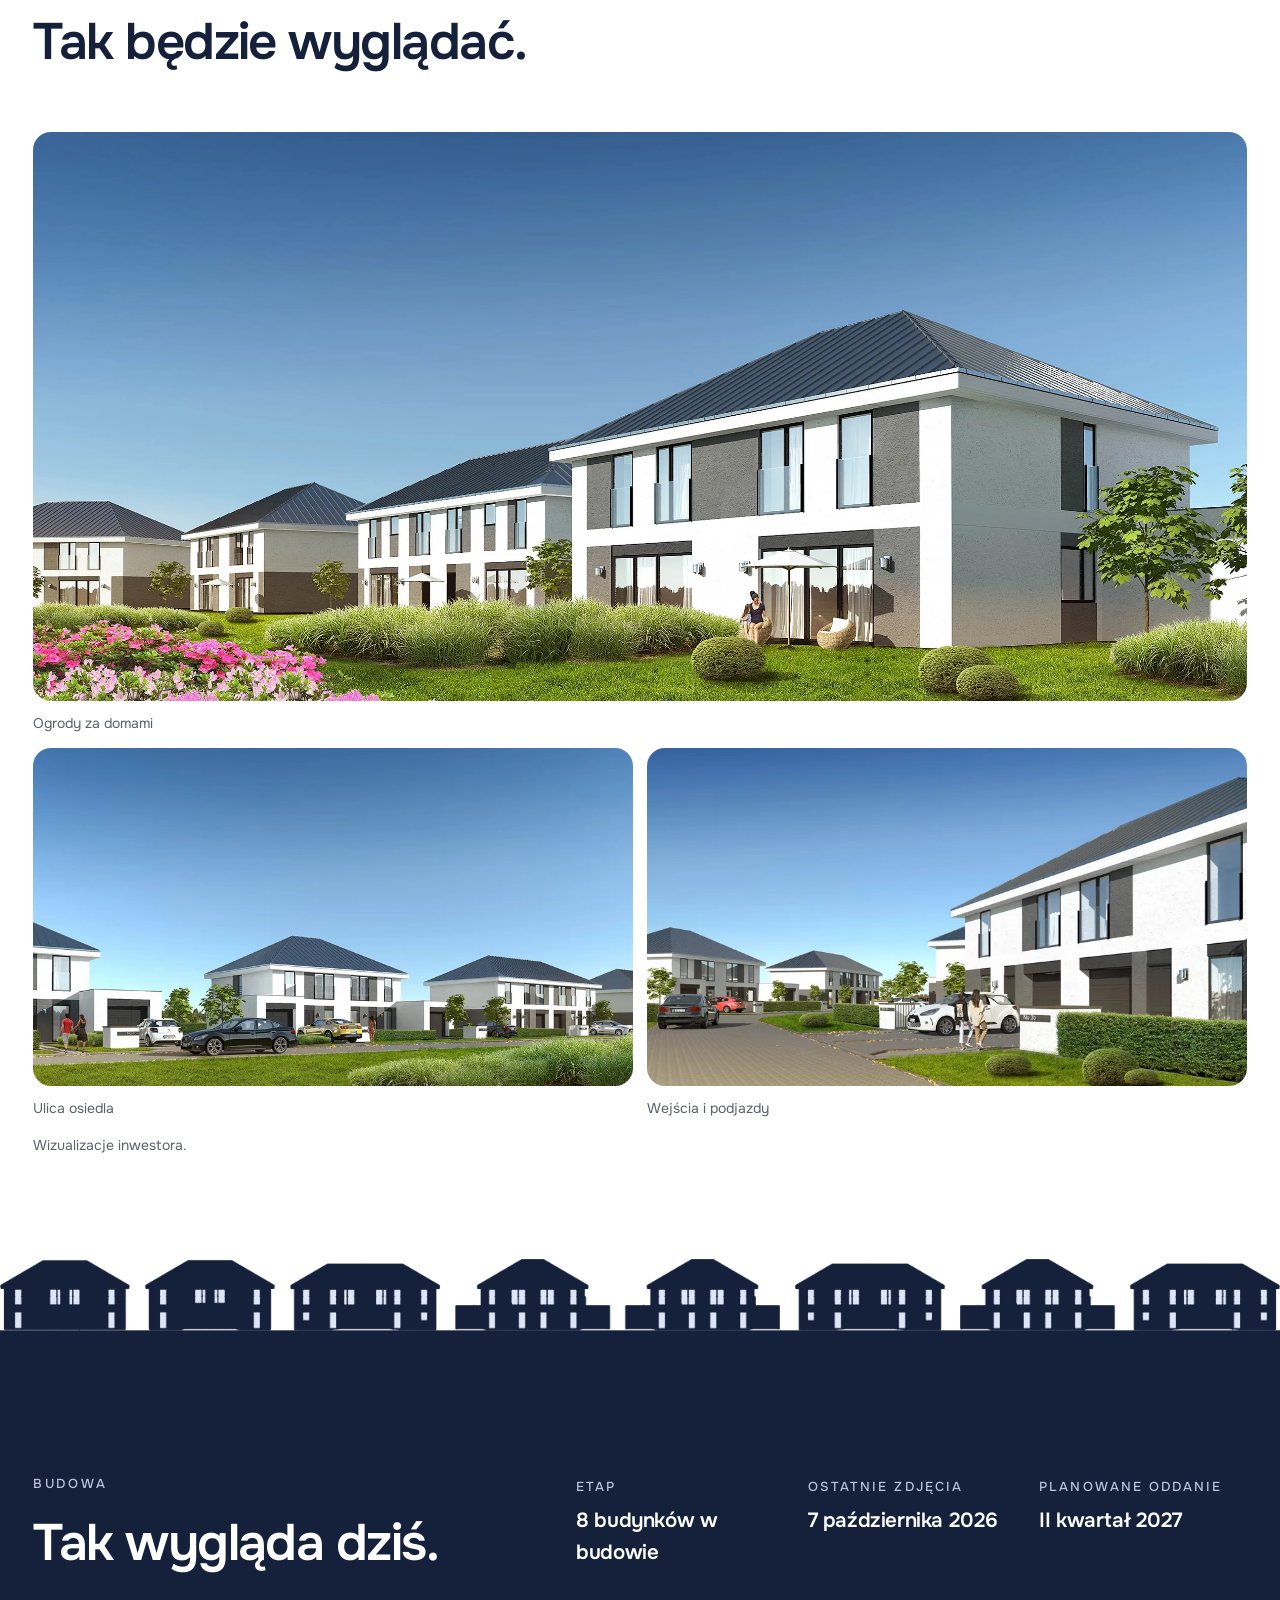
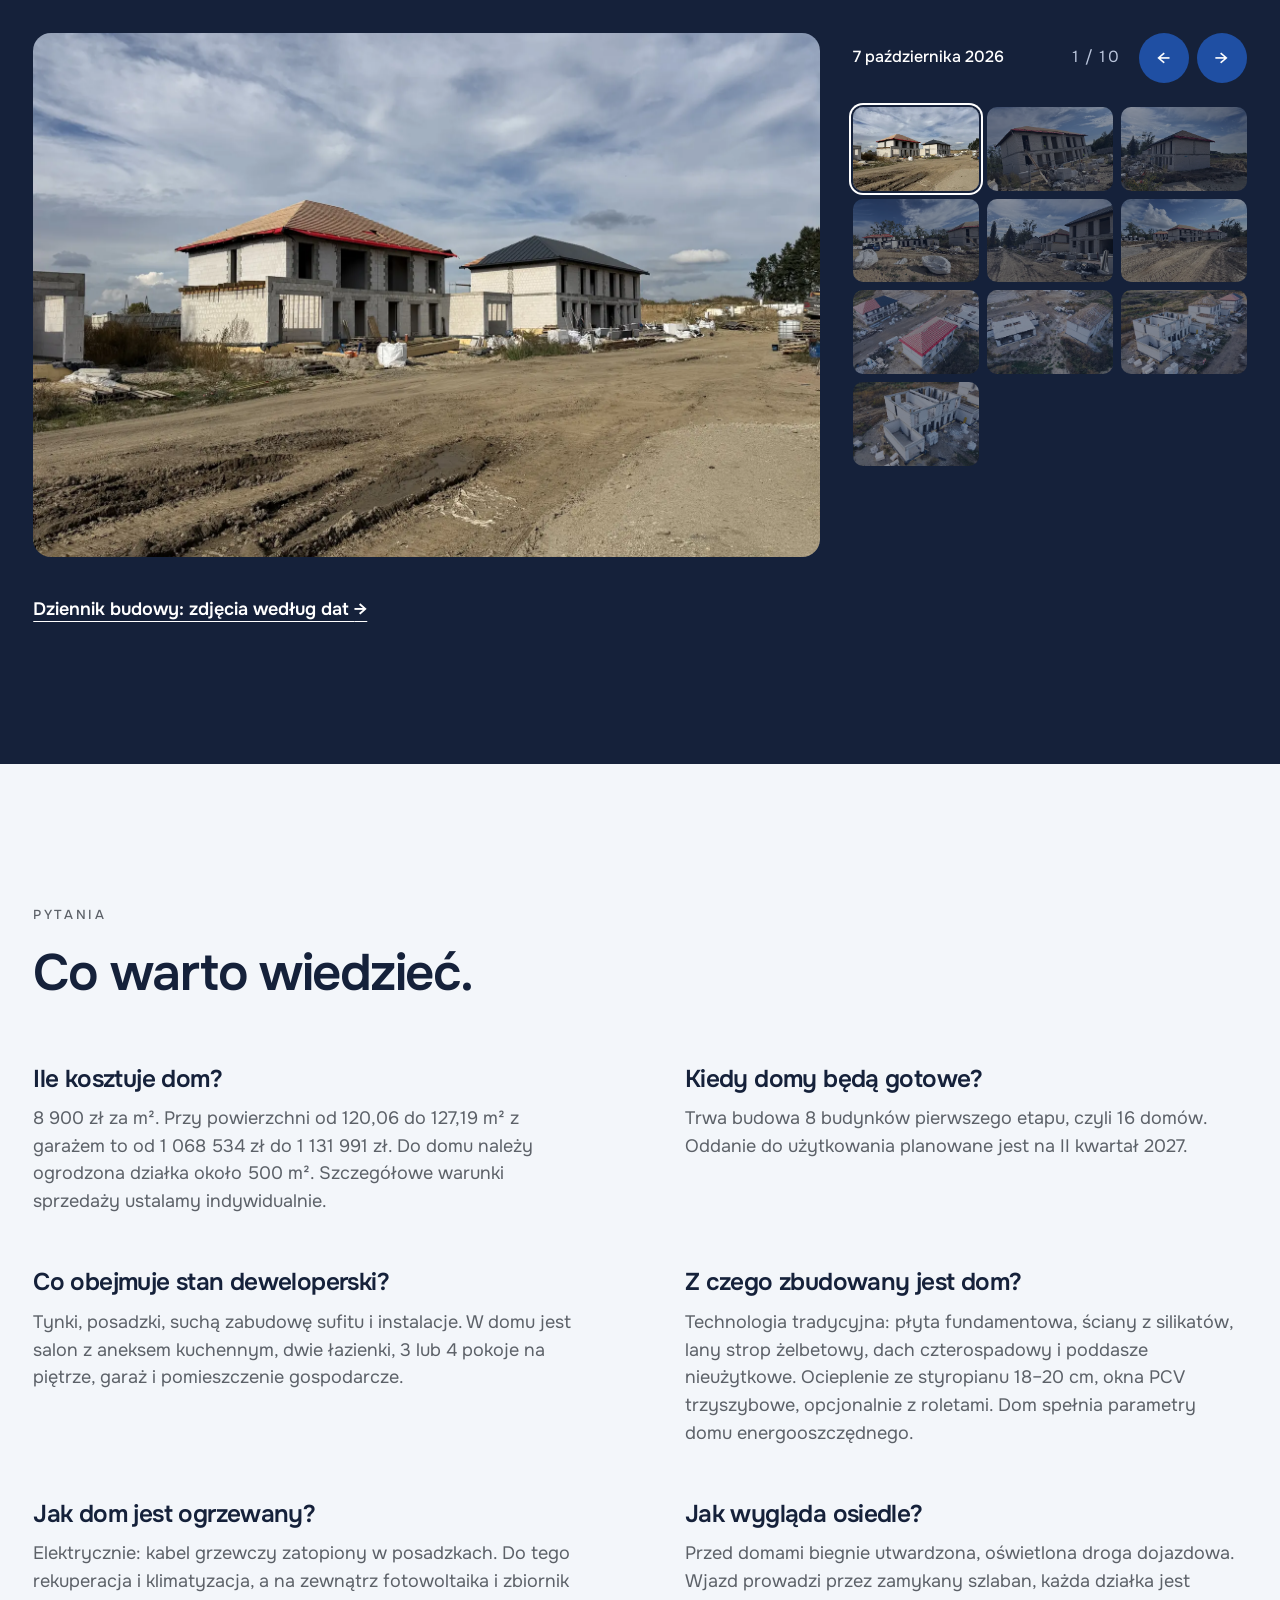
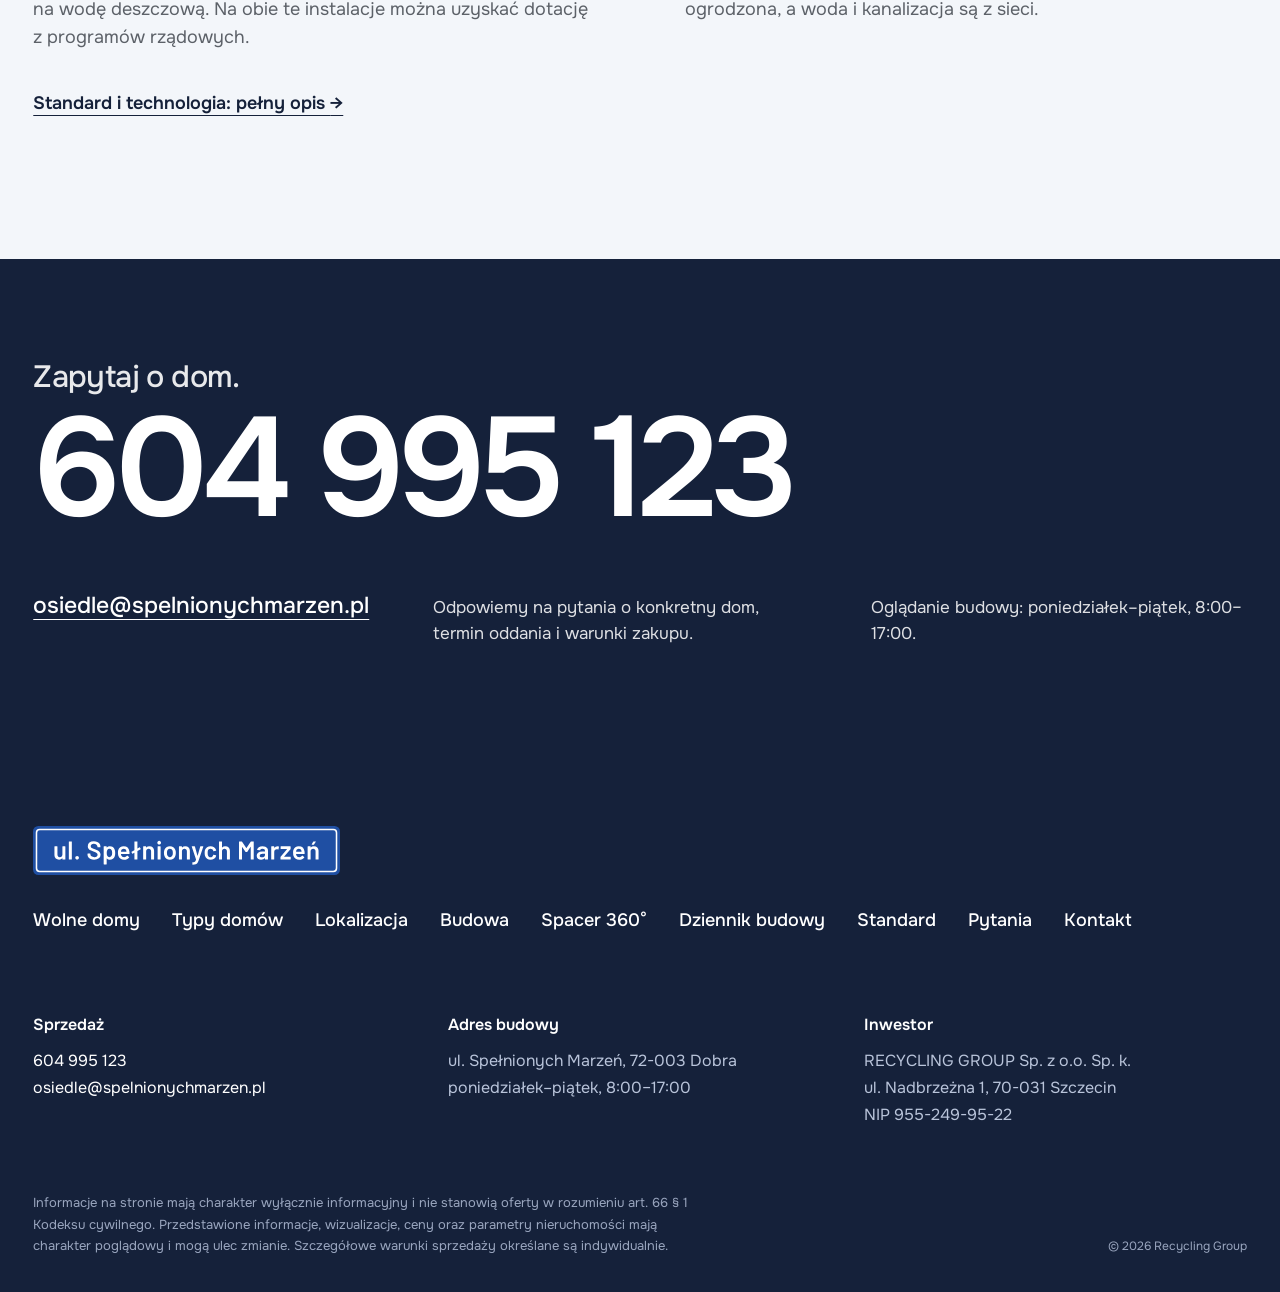
==== commit c60eff6d: "Stopka: NIP w jednej linii na iPhonie; linki dalej bez zawijania" ====
--- a/index.html
+++ b/index.html
@@ -4,6 +4,7 @@
 <meta charset="utf-8">
 <meta name="viewport" content="width=device-width, initial-scale=1">
 <meta name="robots" content="noindex, nofollow">
+<meta name="format-detection" content="telephone=no">
 <title>Osiedle Spełnionych Marzeń w Dobrej: domy w zabudowie bliźniaczej</title>
 <meta name="description" content="16 domów w zabudowie bliźniaczej przy ul. Spełnionych Marzeń w Dobrej. Od 120 m² z garażem, działka około 500 m², oddanie w II kwartale 2027, 8 900 zł/m².">
 <meta name="theme-color" content="#15213A">
@@ -299,7 +300,7 @@
       <a href="img/budowa-dron-0819-1600.webp" data-foto data-podpis="3 października 2026, z drona"><img src="img/budowa-dron-0819-800.webp" width="800" height="450" alt="Zdjęcie z drona 2, 3 października 2026" loading="lazy"></a>
       <a href="img/budowa-dron-0820-1600.webp" data-foto data-podpis="3 października 2026, z drona"><img src="img/budowa-dron-0820-800.webp" width="800" height="450" alt="Zdjęcie z drona 3, 3 października 2026" loading="lazy"></a>
     </div>
-    <p class="dalej"><a href="dziennik-budowy.html">Dziennik budowy: wszystkie zdjęcia według dat <span aria-hidden="true">&rarr;</span></a></p>
+    <p class="dalej"><a href="dziennik-budowy.html">Dziennik budowy: zdjęcia według dat&nbsp;<span aria-hidden="true">&rarr;</span></a></p>
   </div>
 </section>
 
@@ -319,7 +320,7 @@
       <details><summary>Jak dom jest ogrzewany?</summary><p>Elektrycznie: kabel grzewczy zatopiony w posadzkach. Do tego rekuperacja i klimatyzacja, a na zewnątrz fotowoltaika i zbiornik na wodę deszczową. Na obie te instalacje można uzyskać dotację z programów rządowych.</p></details>
       <details><summary>Jak wygląda osiedle?</summary><p>Przed domami biegnie utwardzona, oświetlona droga dojazdowa. Wjazd prowadzi przez zamykany szlaban, każda działka jest ogrodzona, a woda i kanalizacja są z sieci.</p></details>
     </div>
-    <p class="dalej"><a href="standard.html">Standard i technologia: pełny opis <span aria-hidden="true">&rarr;</span></a></p>
+    <p class="dalej"><a href="standard.html">Standard i technologia: pełny opis&nbsp;<span aria-hidden="true">&rarr;</span></a></p>
   </div>
 </section>
 
--- a/css/podstrony.css
+++ b/css/podstrony.css
@@ -212,3 +212,9 @@
 .wejdz .przypis a { color: #fff; font-weight: 600; text-underline-offset: 4px; }
 @media (max-width: 760px) { .wejdz .przypis a { display: inline-flex; align-items: center; min-height: 44px; } }
 @media (max-width: 760px) { .dalej a { display: inline; padding: 0; line-height: 1.6; } .dalej { padding: 10px 0; } }
+/* pełny ekran: żadnych marginesów z reguł sekcji (margines .wejdz .spacer spychał kadr w dół w telefonie) */
+.spacer.spacer--pelny, .wejdz .spacer.spacer--pelny { margin: 0 !important; top: 0; left: 0; }
+/* iPhone zamienia numer NIP na link telefoniczny, a linki w stopce są blokowe: numer spadał do nowej linii */
+.stopka__dane .nw a, .stopka__dane a[href^="tel"]:not([href*="48604995123"]) { display: inline; min-height: 0; color: inherit; }
+/* linki „dalej” w telefonie zawsze w jednej linii */
+@media (max-width: 760px) { .dalej a { white-space: nowrap; font-size: clamp(14px, 4.3vw, 17px); } }
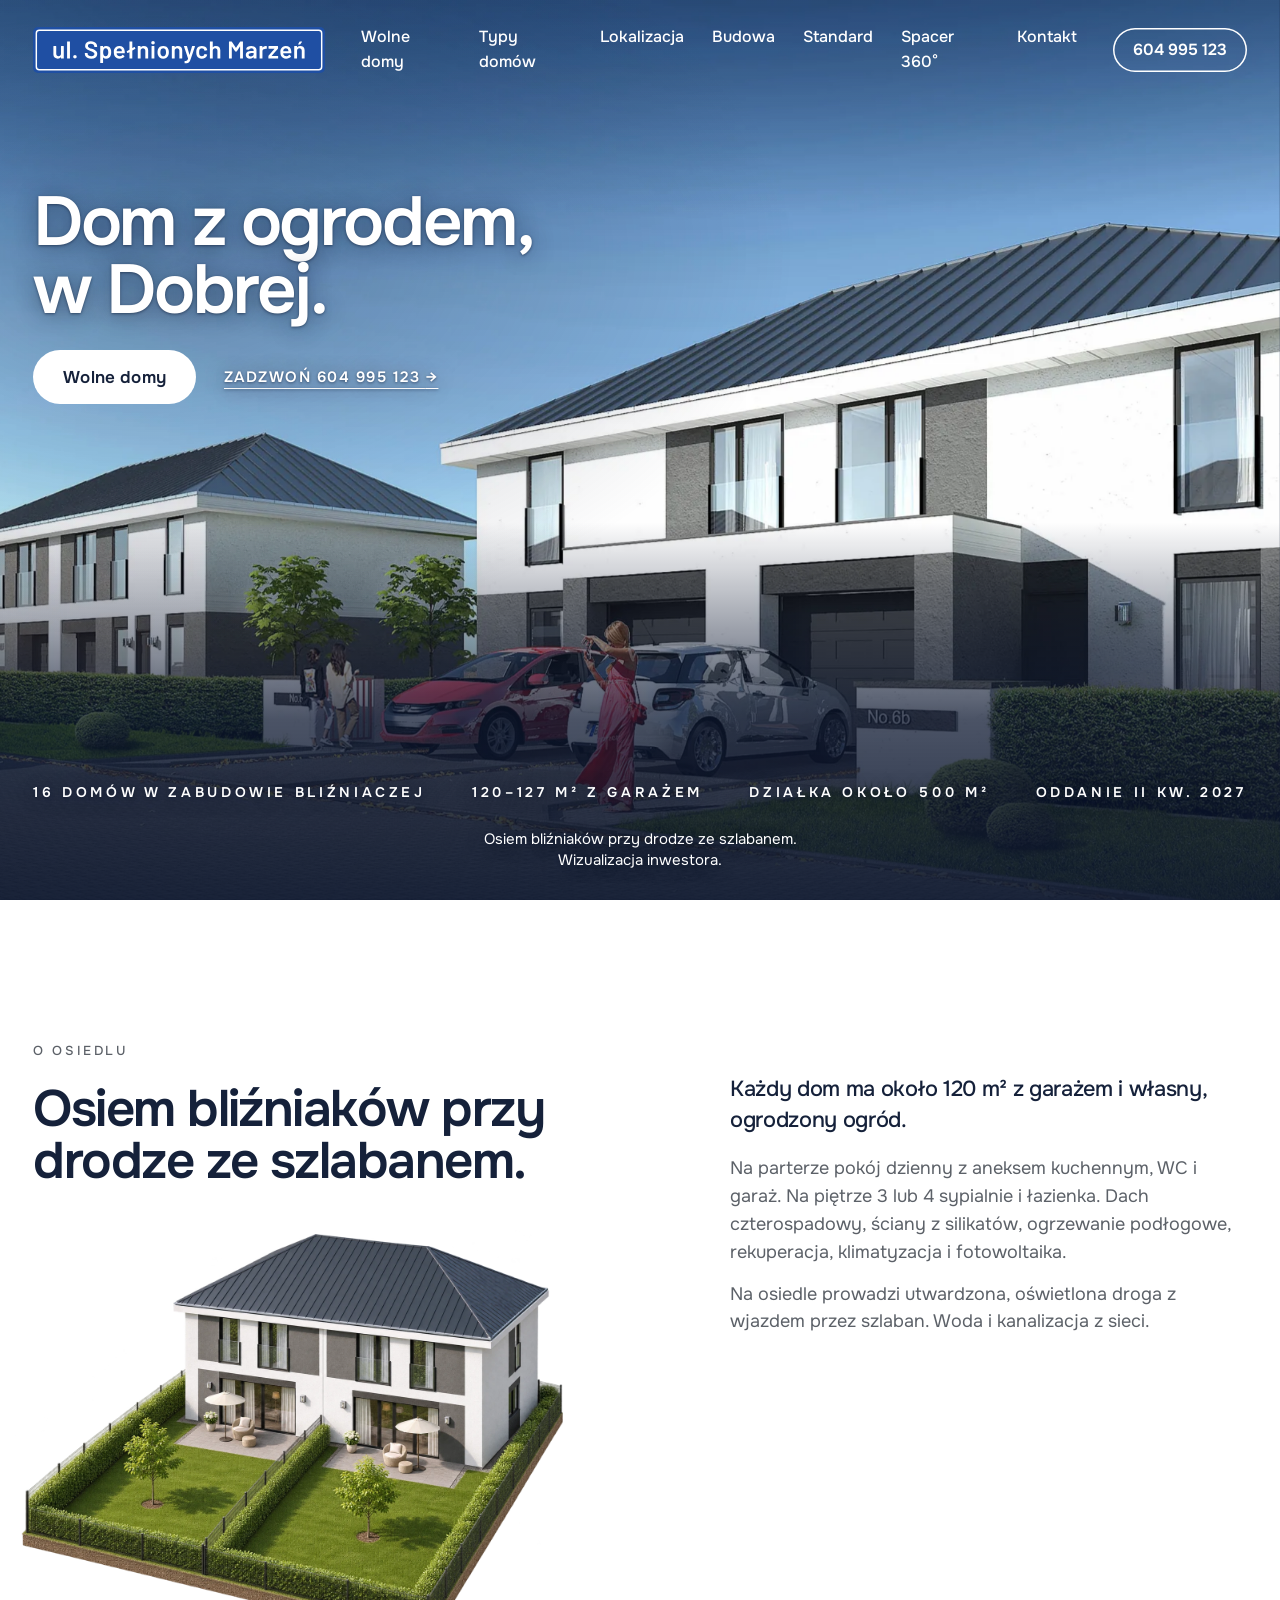
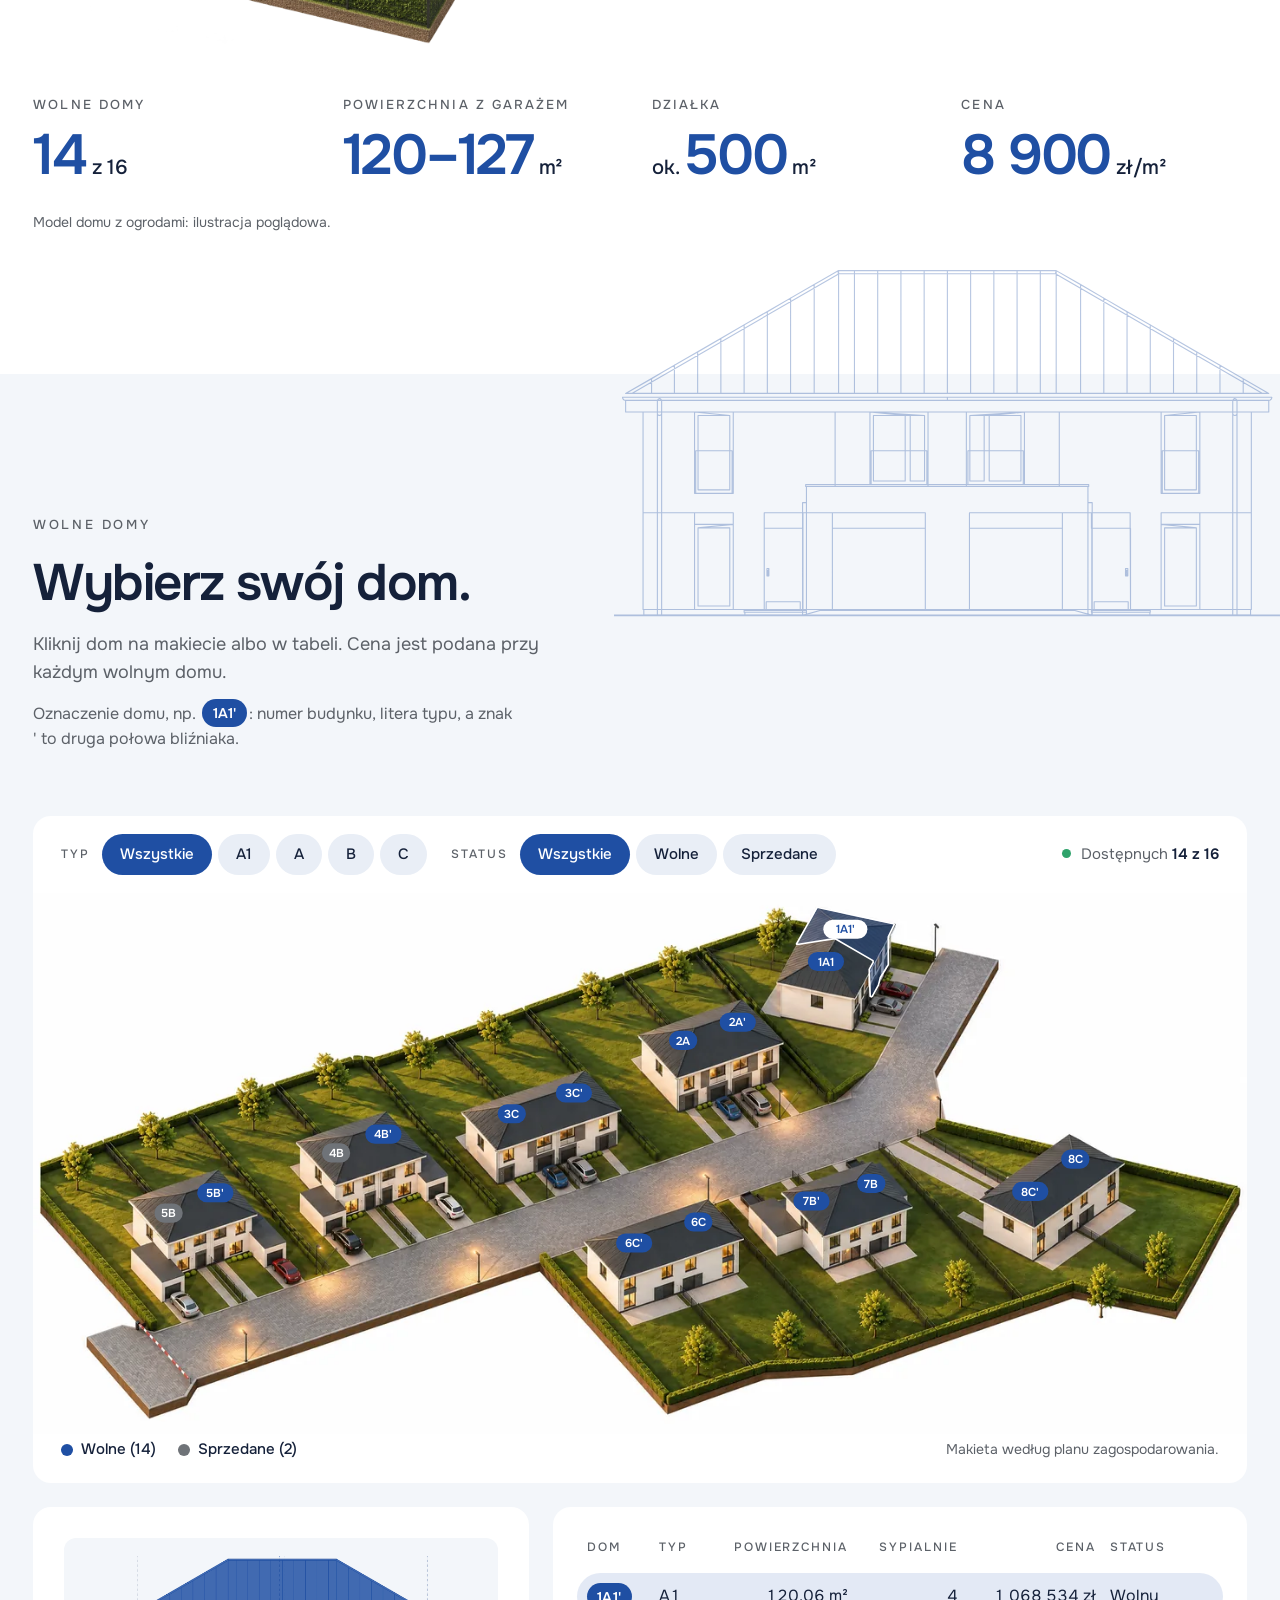
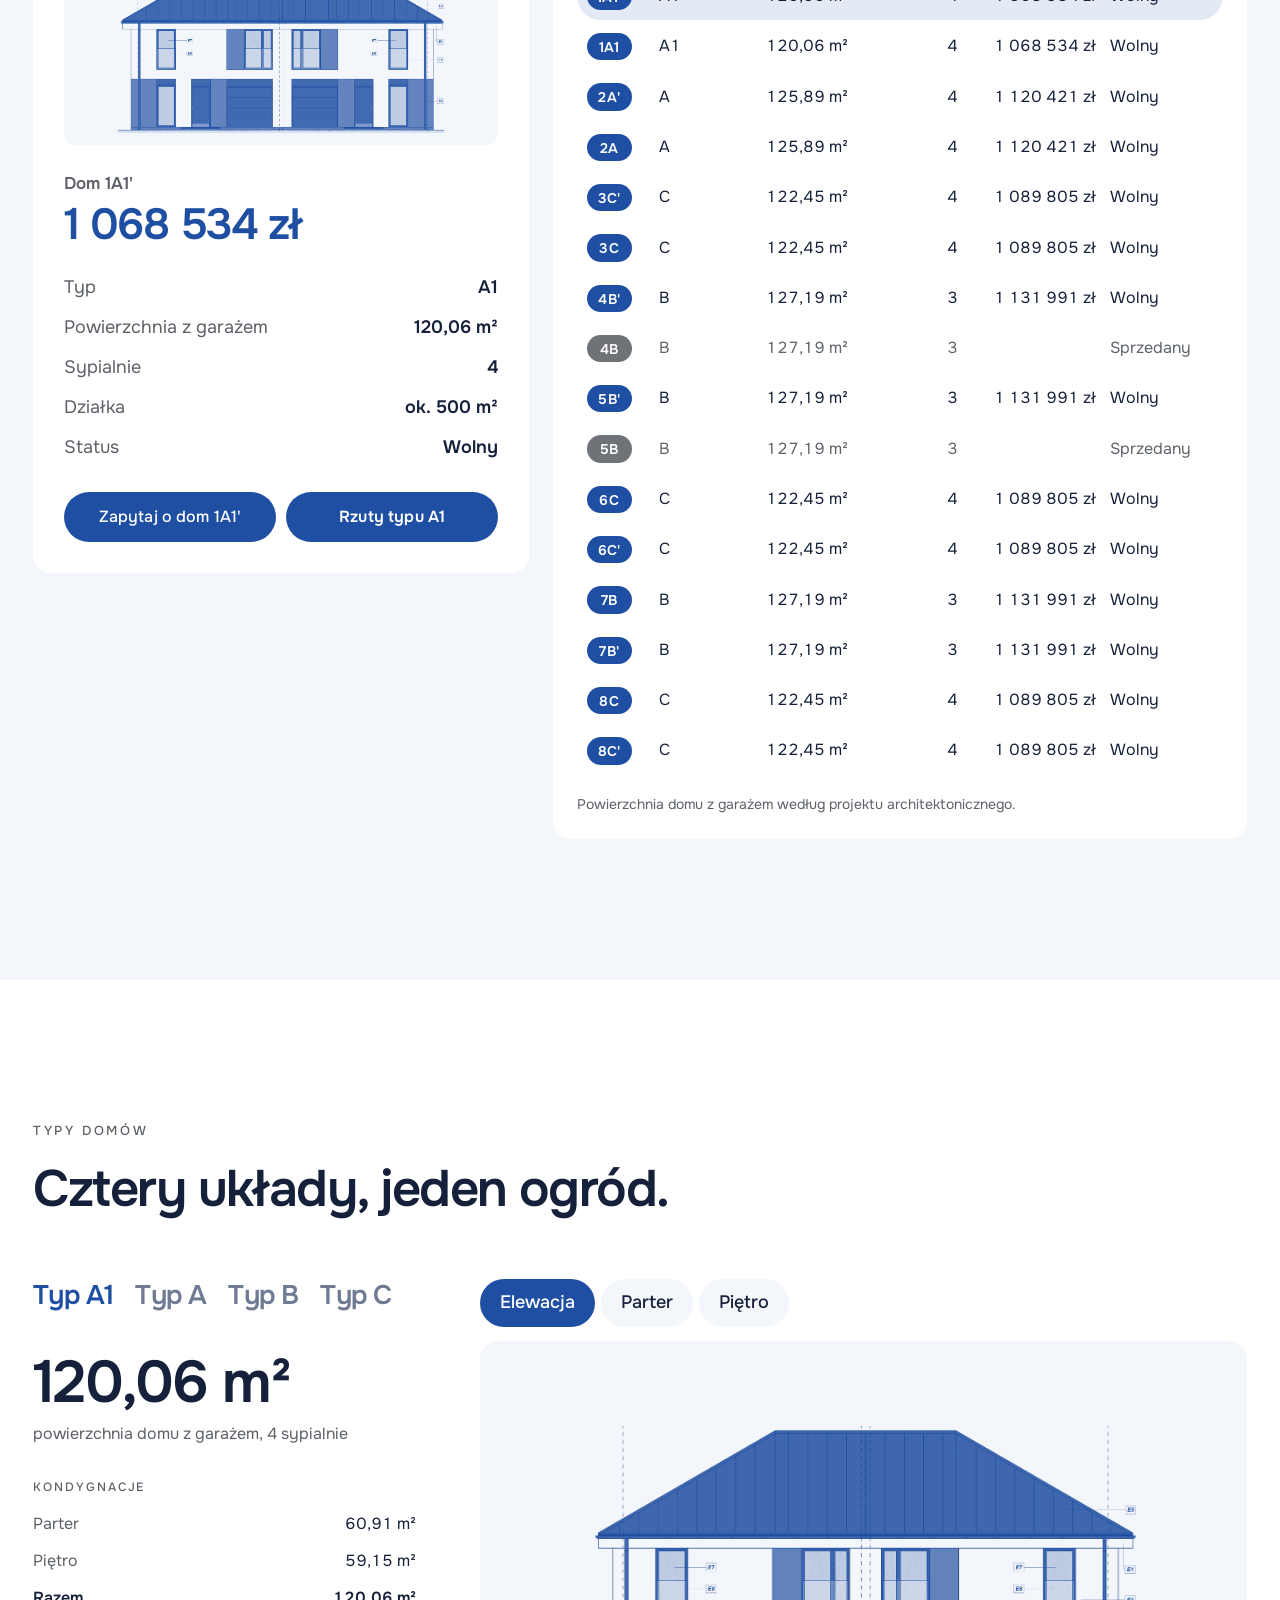
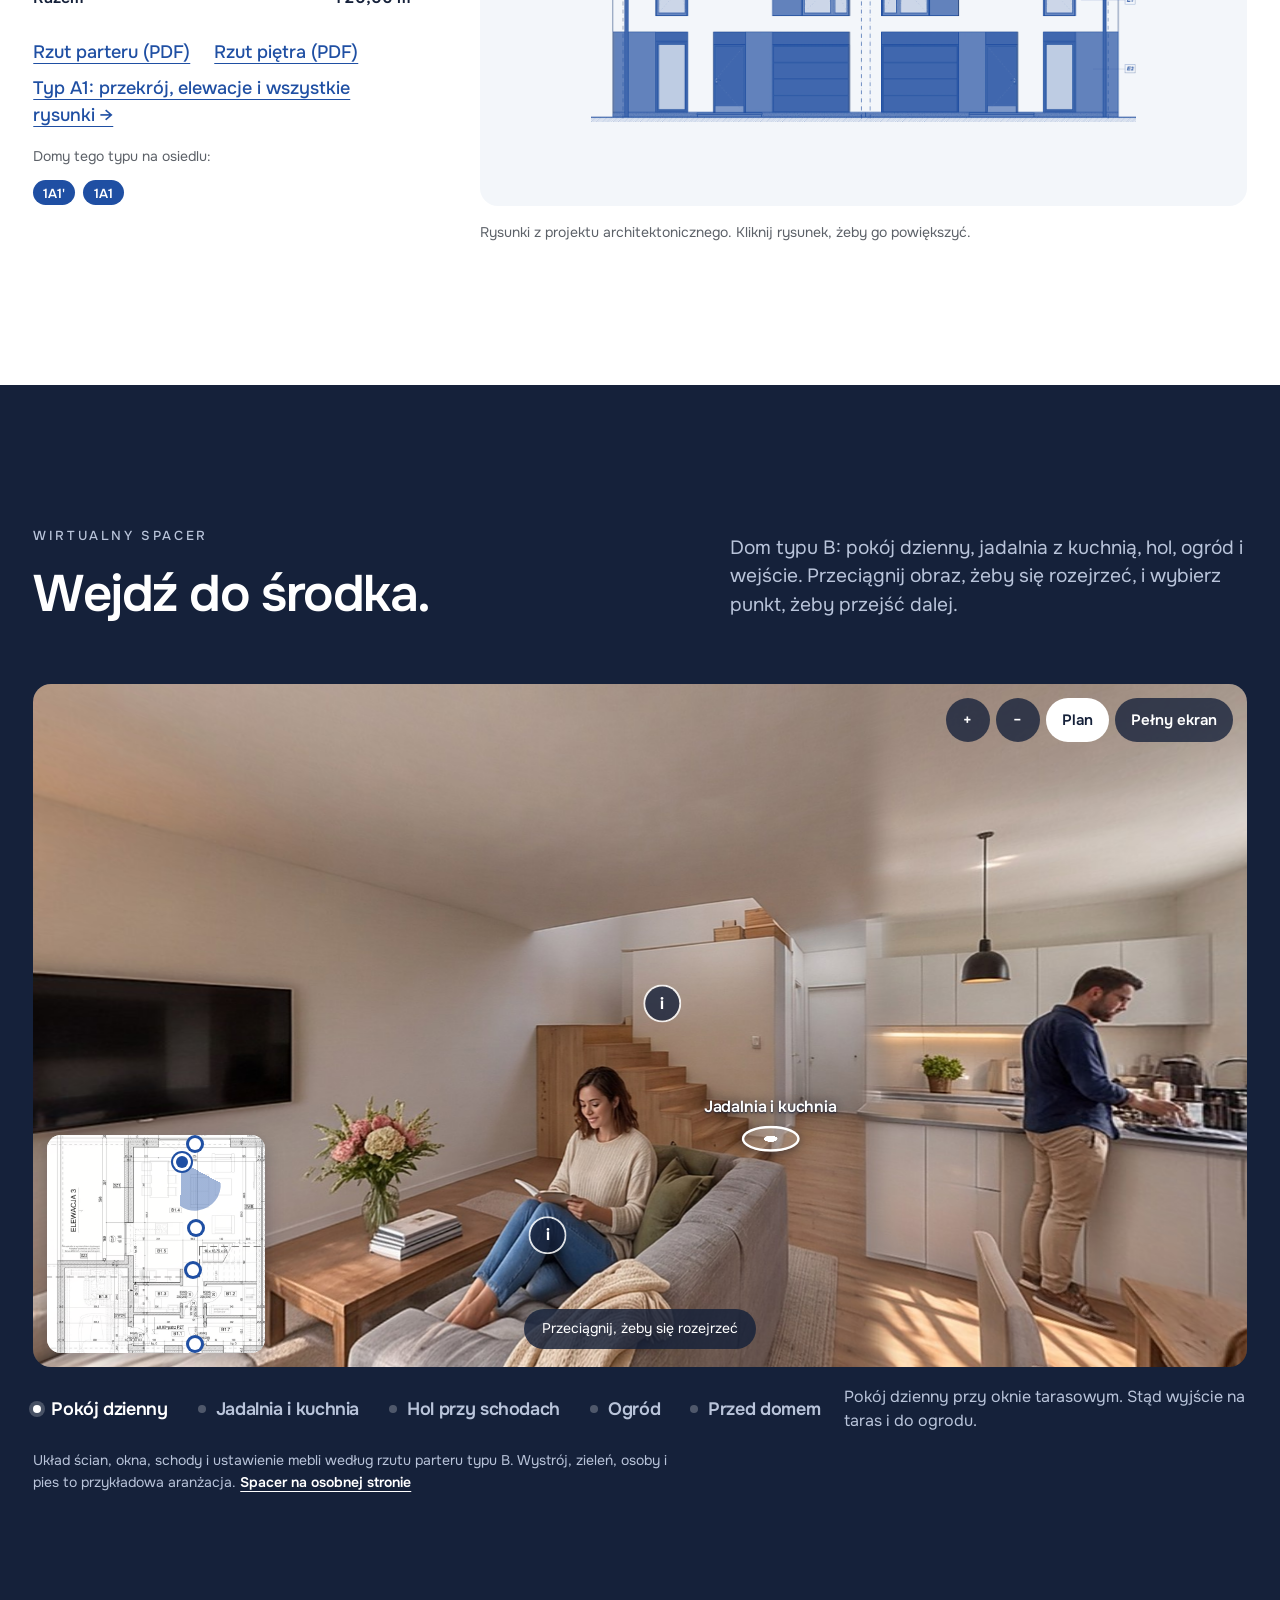
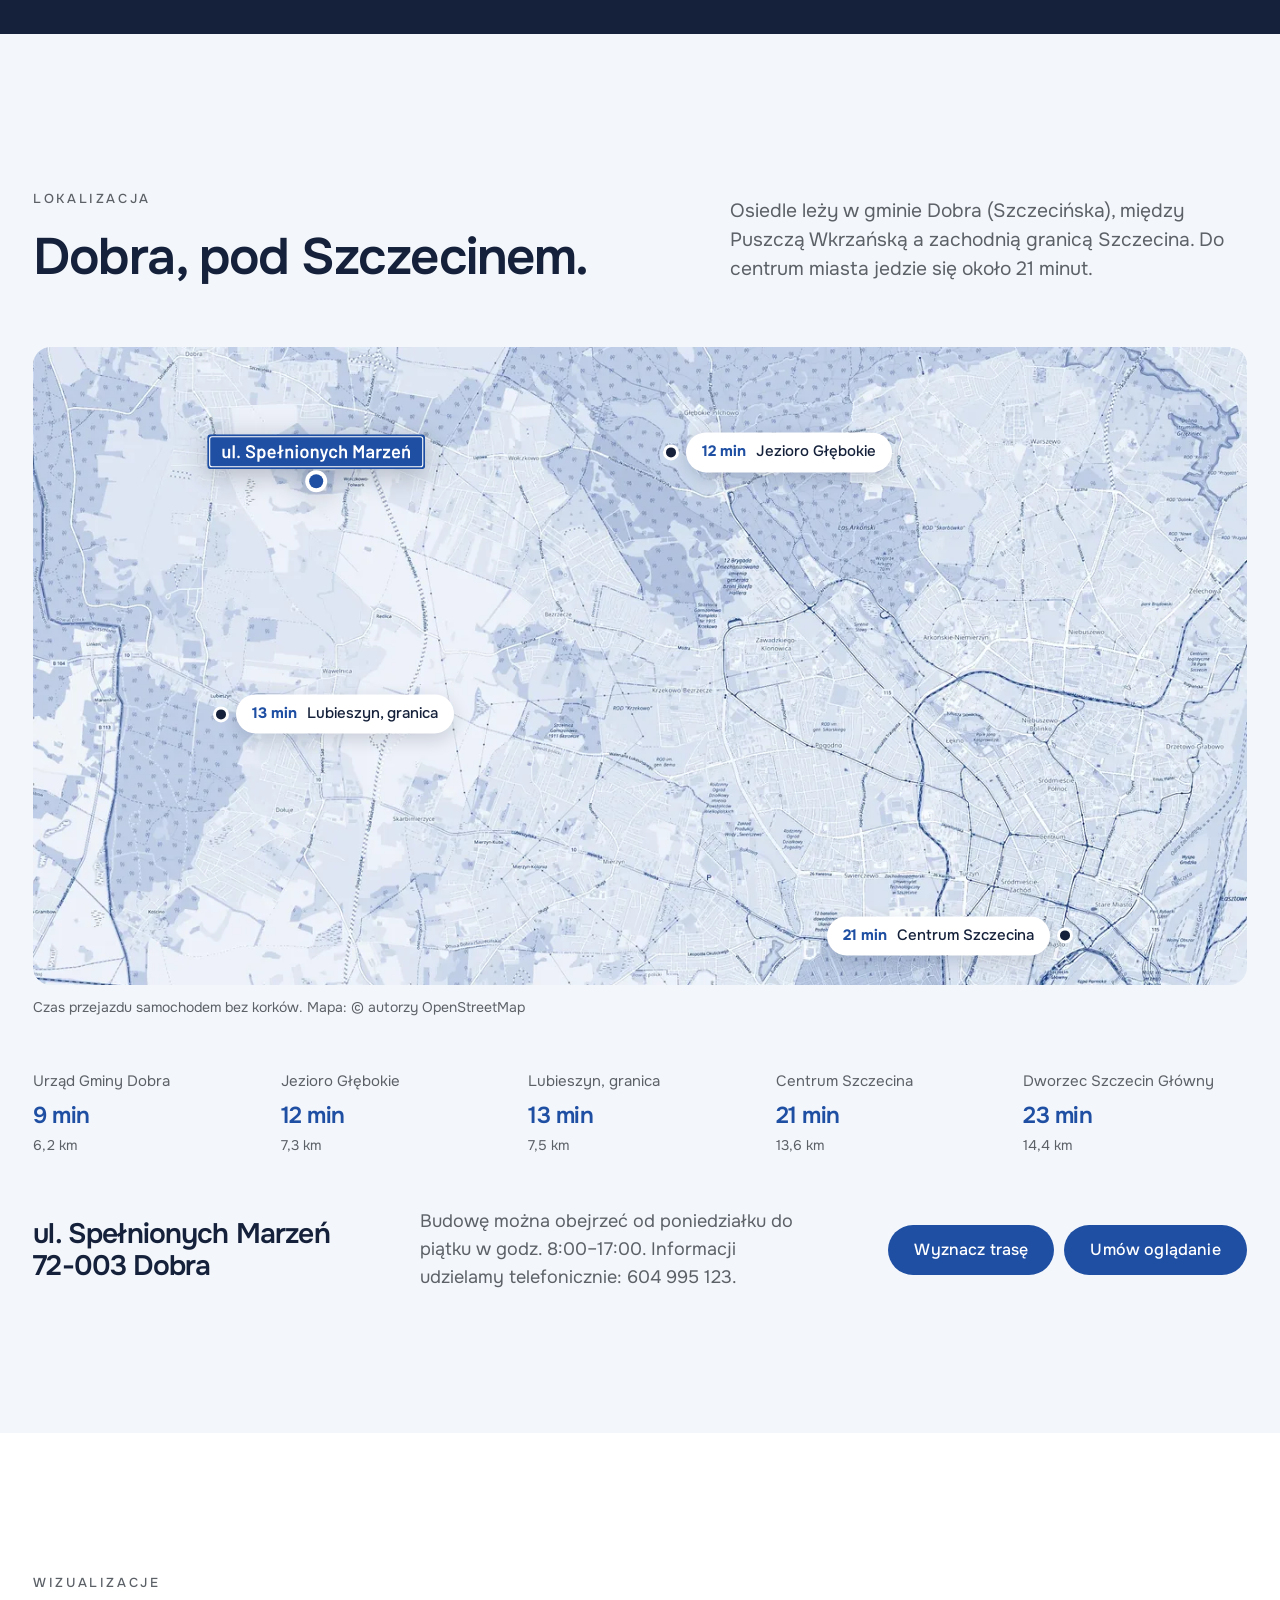
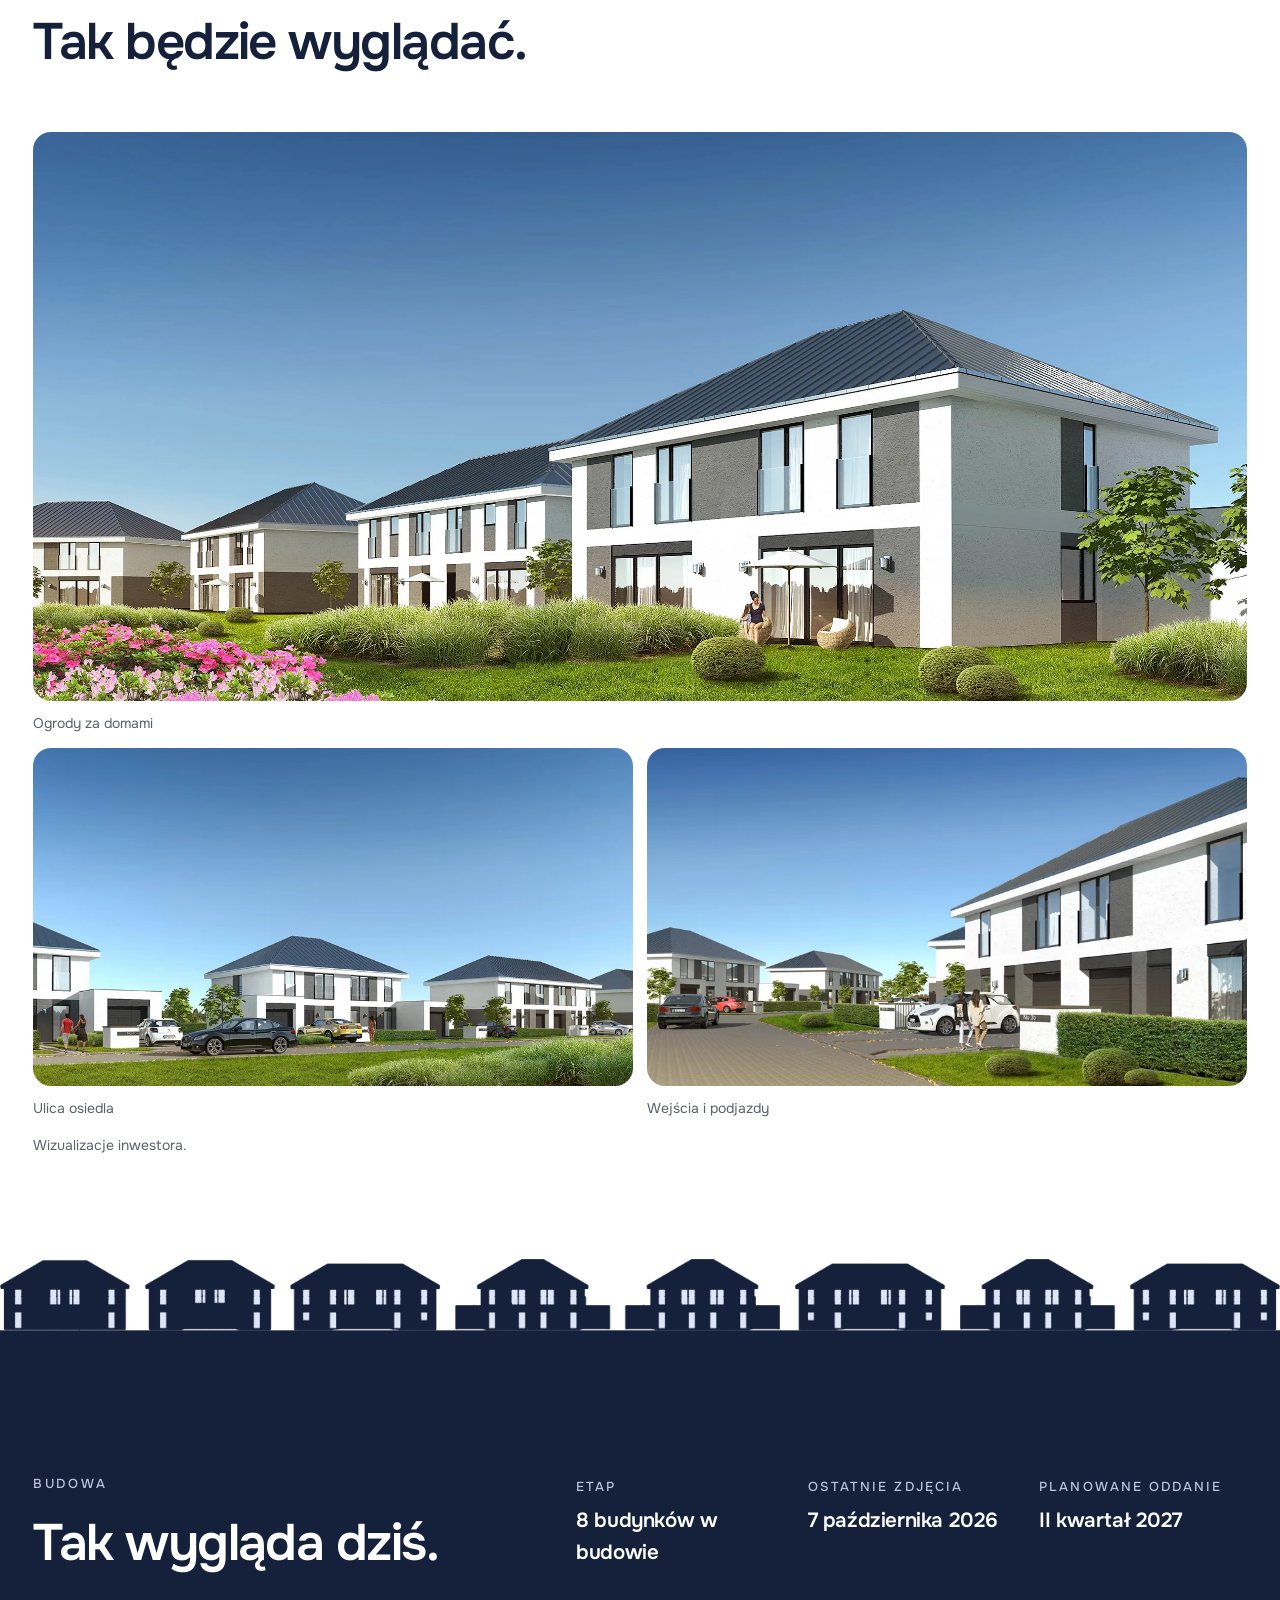
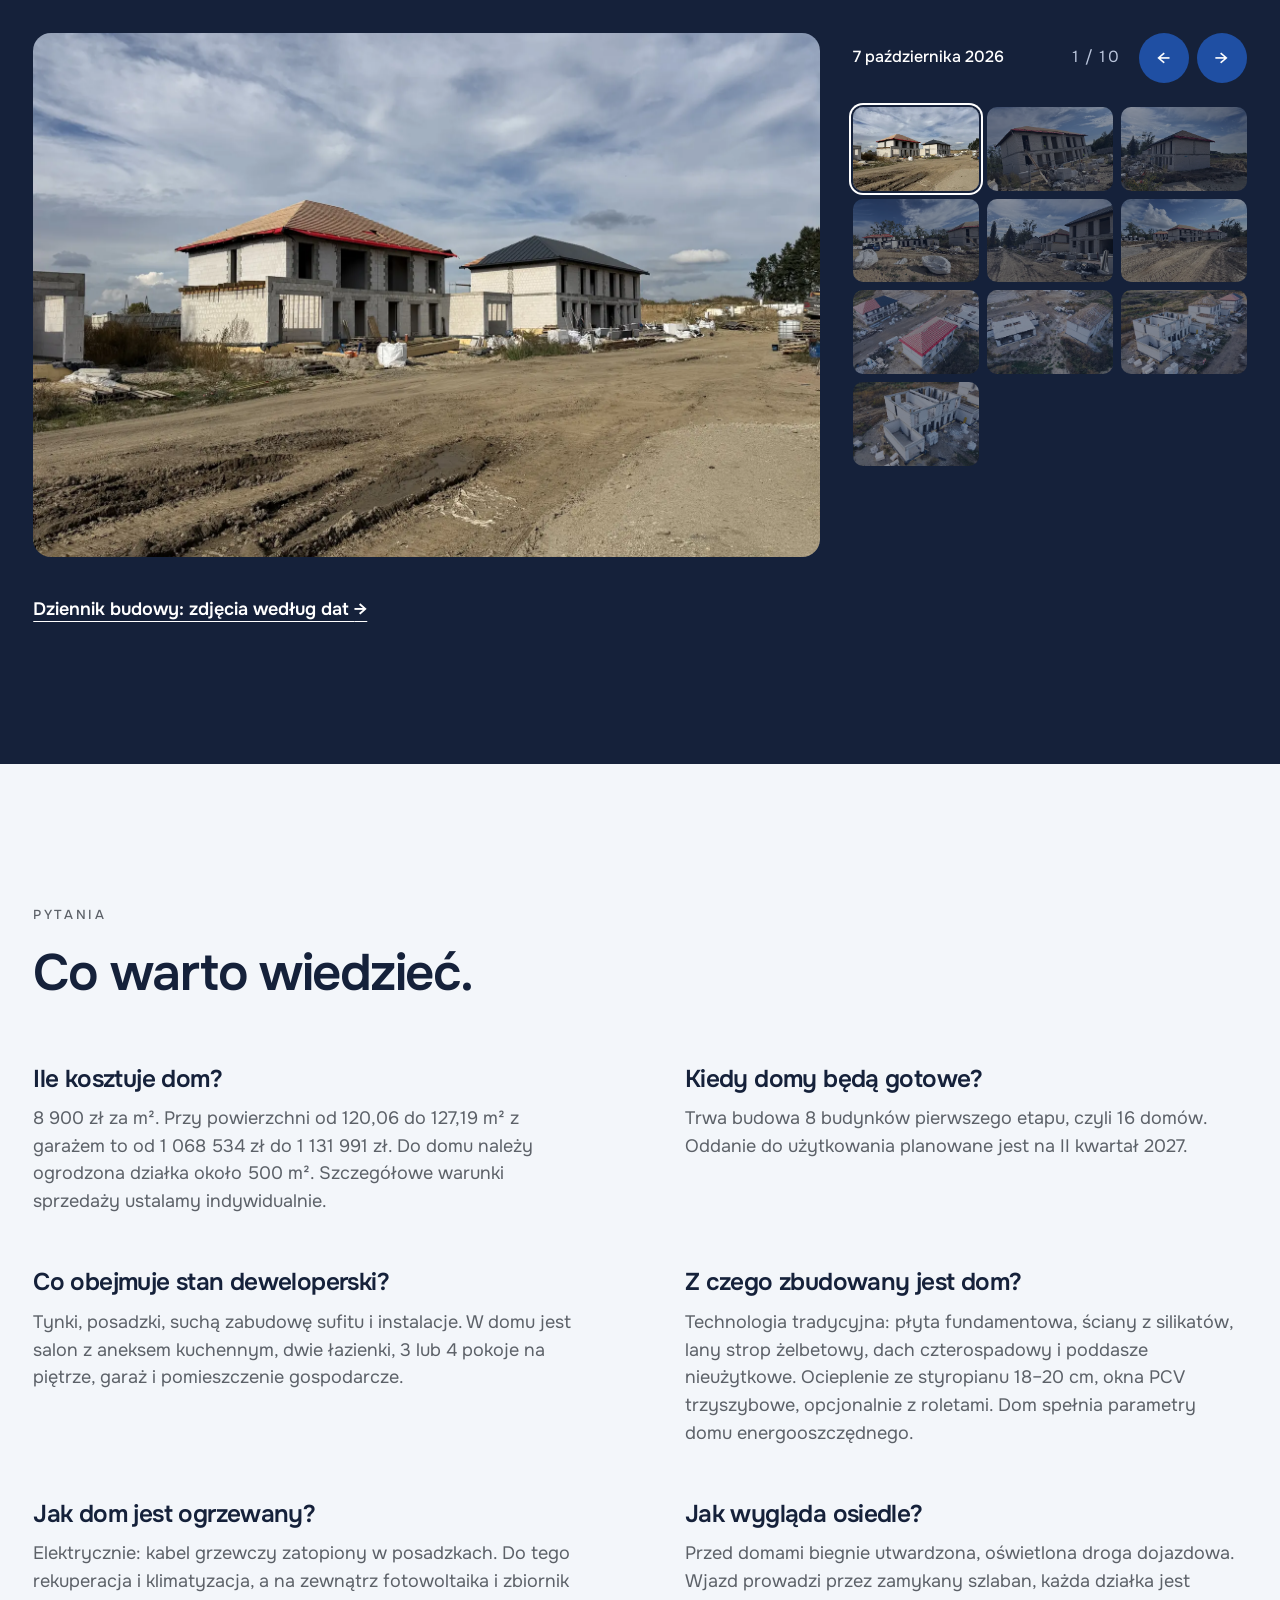
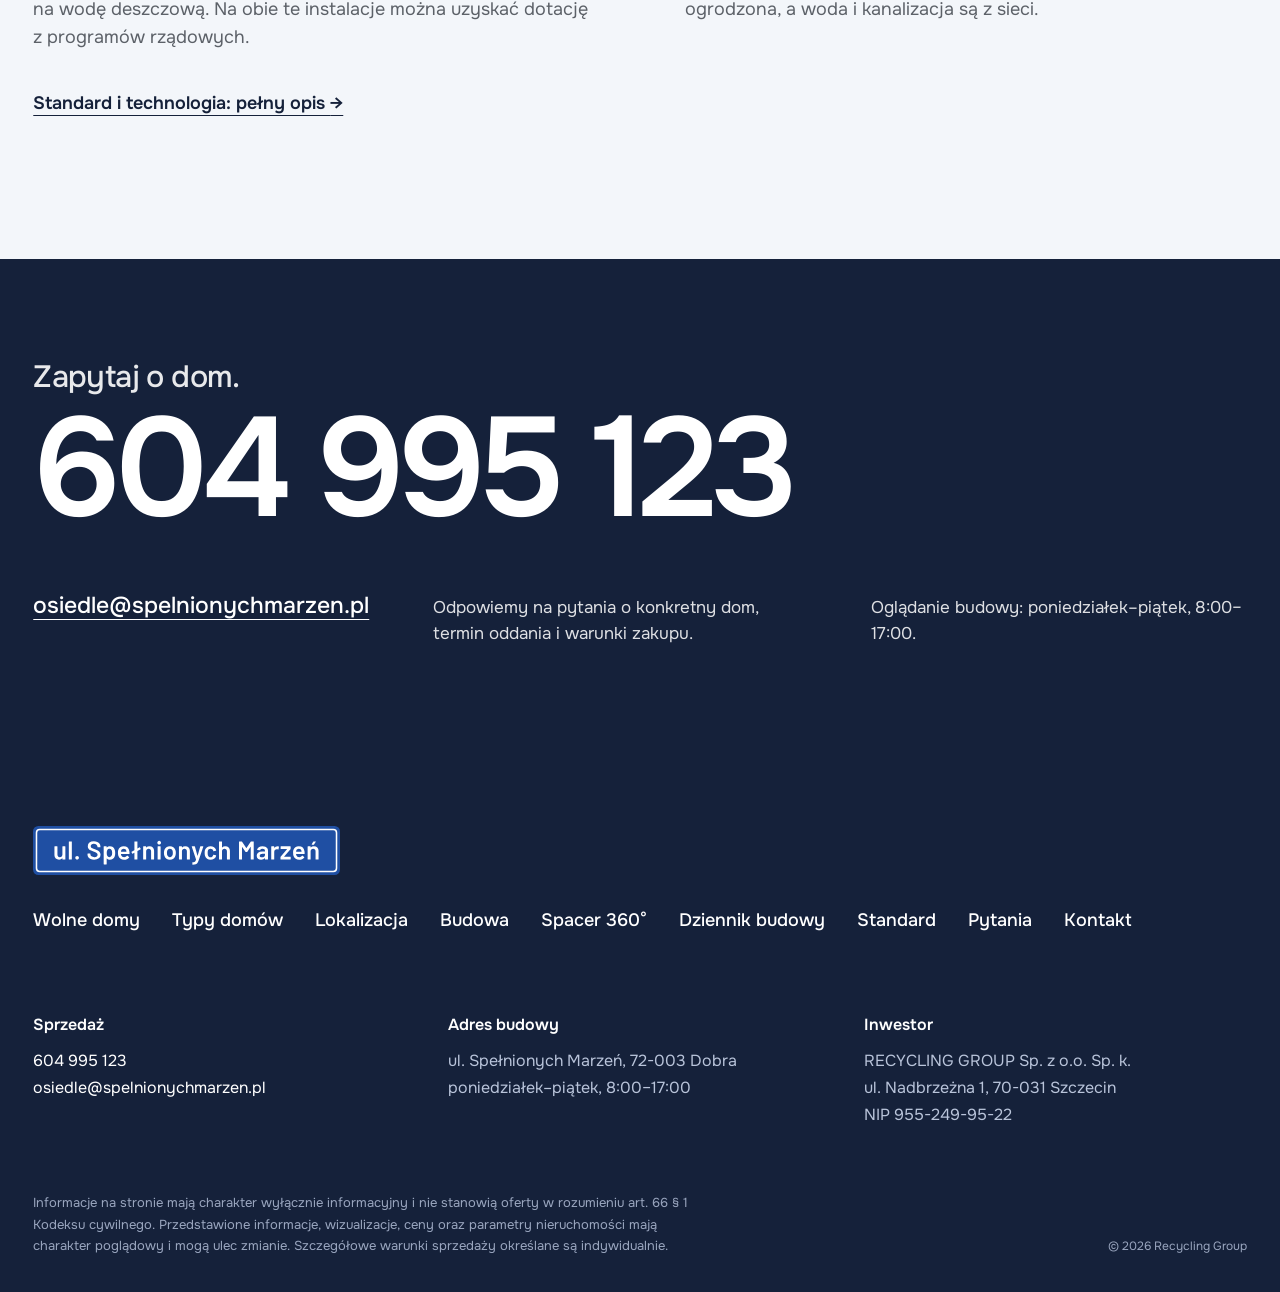
==== commit b43b1b7b: "Grafika udostępniania i znaczniki Open Graph" ====
--- a/index.html
+++ b/index.html
@@ -7,6 +7,17 @@
 <meta name="format-detection" content="telephone=no">
 <title>Osiedle Spełnionych Marzeń w Dobrej: domy w zabudowie bliźniaczej</title>
 <meta name="description" content="16 domów w zabudowie bliźniaczej przy ul. Spełnionych Marzeń w Dobrej. Od 120 m² z garażem, działka około 500 m², oddanie w II kwartale 2027, 8 900 zł/m².">
+<meta property="og:type" content="website">
+<meta property="og:locale" content="pl_PL">
+<meta property="og:site_name" content="Osiedle Spełnionych Marzeń">
+<meta property="og:title" content="Osiedle Spełnionych Marzeń w Dobrej: domy w zabudowie bliźniaczej">
+<meta property="og:description" content="16 domów w zabudowie bliźniaczej przy ul. Spełnionych Marzeń w Dobrej. Od 120 m² z garażem, działka około 500 m², oddanie w II kwartale 2027, 8 900 zł/m².">
+<meta property="og:url" content="https://mzabavchukweb.github.io/spelnionychmarzen/">
+<meta property="og:image" content="https://mzabavchukweb.github.io/spelnionychmarzen/img/og.jpg">
+<meta property="og:image:width" content="1200">
+<meta property="og:image:height" content="630">
+<meta property="og:image:alt" content="Bliźniaki przy ul. Spełnionych Marzeń w Dobrej od strony ogrodów. Wizualizacja inwestora.">
+<meta name="twitter:card" content="summary_large_image">
 <meta name="theme-color" content="#15213A">
 <link rel="icon" href="img/ikona.svg" type="image/svg+xml">
 <link rel="apple-touch-icon" href="img/ikona.png">
--- a/css/podstrony.css
+++ b/css/podstrony.css
@@ -218,3 +218,32 @@
 .stopka__dane .nw a, .stopka__dane a[href^="tel"]:not([href*="48604995123"]) { display: inline; min-height: 0; color: inherit; }
 /* linki „dalej” w telefonie zawsze w jednej linii */
 @media (max-width: 760px) { .dalej a { white-space: nowrap; font-size: clamp(14px, 4.3vw, 17px); } }
+
+/* Powiększenie zdjęć w telefonie: cały ekran, zdjęcie na środku, „Zamknij” w rogu, pod zdjęciem strzałki i licznik w jednym rzędzie */
+.foto [hidden] { display: none !important; }
+@media (max-width: 760px) {
+  .foto[open] { display: flex; flex-direction: column; justify-content: center; }
+  .foto { width: 100vw; max-width: 100vw; height: 100vh; height: 100dvh; max-height: none; margin: 0; padding: 72px 12px calc(20px + env(safe-area-inset-bottom)); box-sizing: border-box; background: rgba(13, 20, 36, .97); }
+  .foto img { width: 100%; height: auto; max-height: calc(100dvh - 190px); object-fit: contain; border-radius: 10px; flex: none; }
+  .foto__pasek { display: grid; grid-template-columns: 52px minmax(0, 1fr) 52px; align-items: center; gap: 12px; padding-top: 16px; }
+  .foto__pasek #foto-nr { grid-column: 2; grid-row: 1; text-align: center; font-size: 15px; line-height: 1.35; }
+  .foto__pasek [data-krok] { width: 52px; min-height: 52px; padding: 0; font-size: 0; }
+  .foto__pasek [data-krok]::before { font-size: 19px; content: "\2190"; }
+  .foto__pasek [data-krok="1"] { grid-column: 3; }
+  .foto__pasek [data-krok="1"]::before { content: "\2192"; }
+  .foto__zamknij { position: absolute; top: 14px; right: 12px; margin: 0; min-height: 44px; padding: 0 18px; background: rgba(255, 255, 255, .16); }
+  /* rysunek (rzut, elewacja): większy niż ekran, przesuwany palcem */
+  .foto.foto--jeden { justify-content: flex-start; overflow: auto; }
+  .foto.foto--jeden img { width: 880px; max-width: none; max-height: none; }
+  .foto.foto--jeden .foto__pasek { display: block; padding: 0; }
+  .foto.foto--jeden .foto__zamknij { position: fixed; }
+}
+/* pytania w telefonie: znak plus obraca się płynnie w krzyżyk, odpowiedź wchodzi z lekkim przenikaniem */
+@media (max-width: 760px) {
+  .pytania details summary::after, .pytania details[open] summary::after { content: "+"; transition: transform .3s cubic-bezier(.3, .7, .2, 1); }
+  .pytania details.otwarte summary::after { transform: rotate(45deg); }
+  .pytania details p { animation: pyt-wejscie .35s ease both; }
+  .pytania summary { -webkit-tap-highlight-color: transparent; }
+}
+@keyframes pyt-wejscie { from { opacity: 0; transform: translateY(-6px); } to { opacity: 1; transform: none; } }
+@media (prefers-reduced-motion: reduce) { .pytania details p { animation: none; } .pytania details summary::after { transition: none; } }
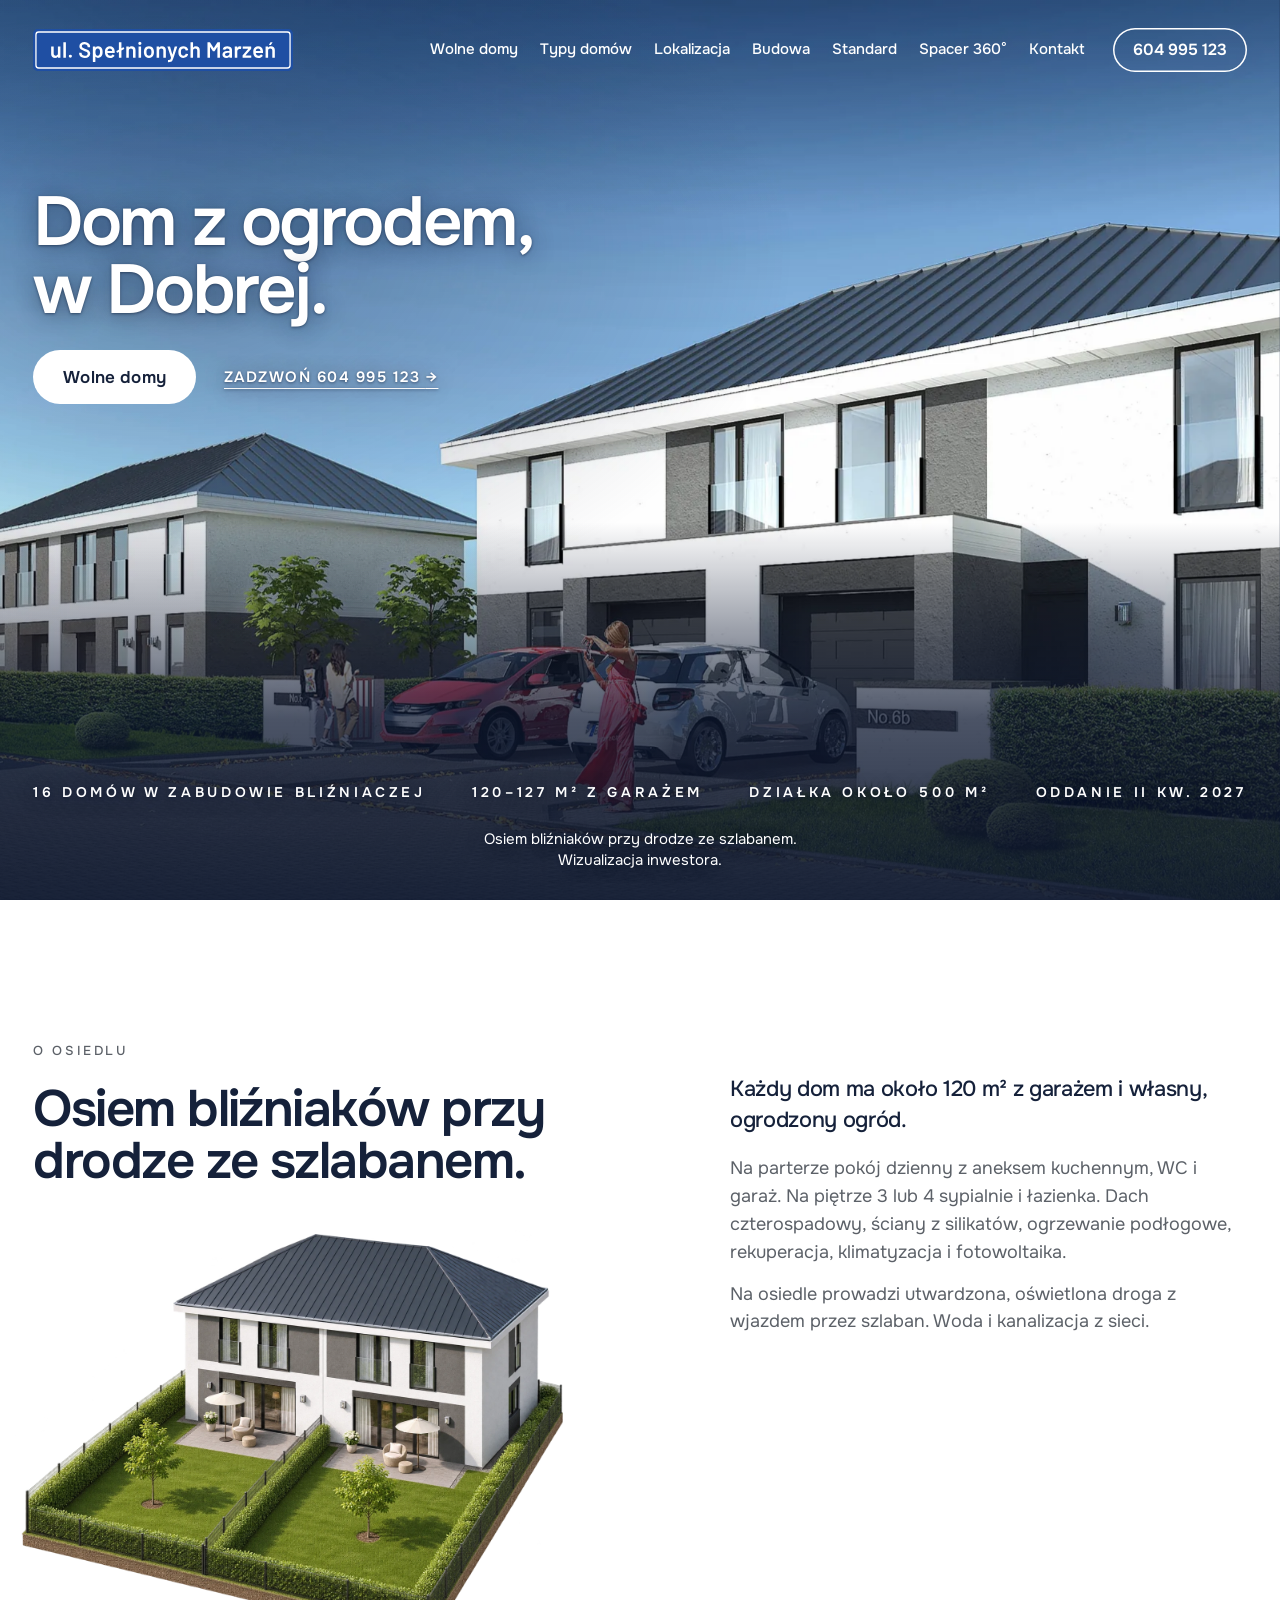
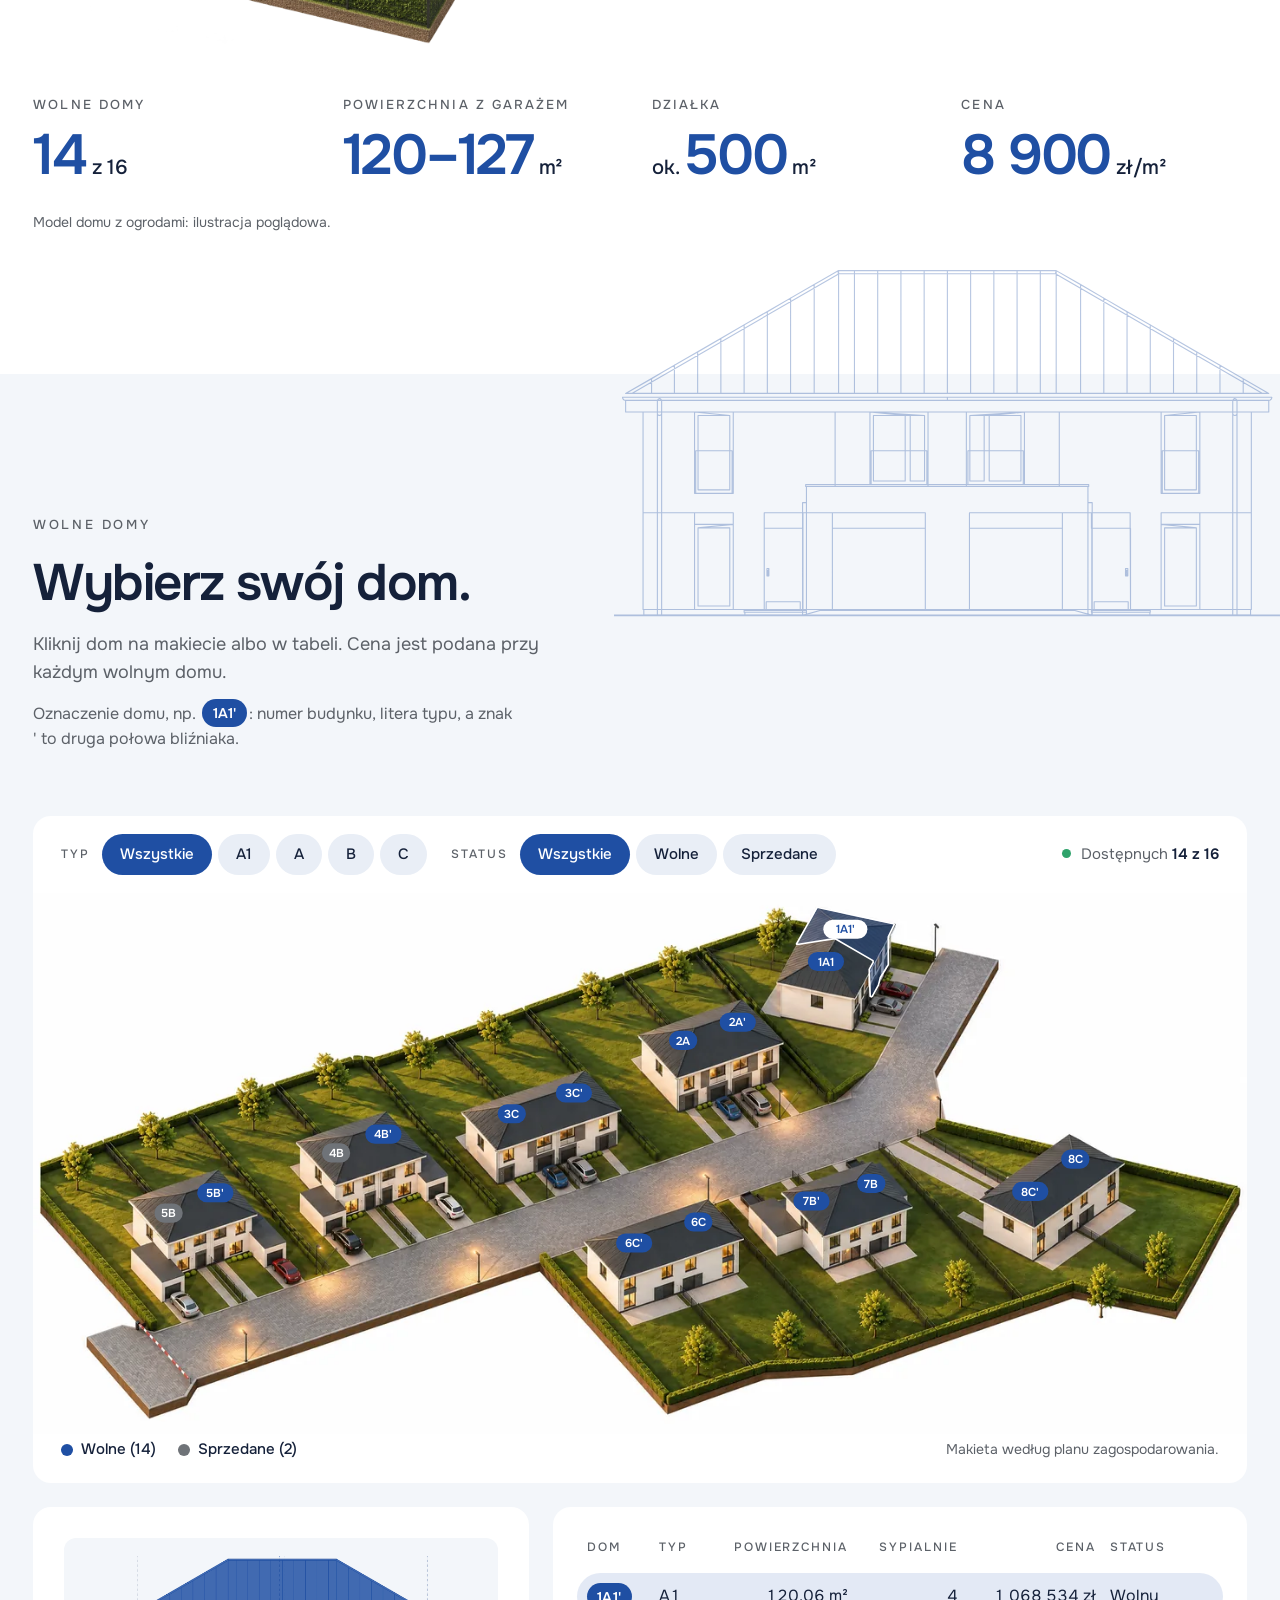
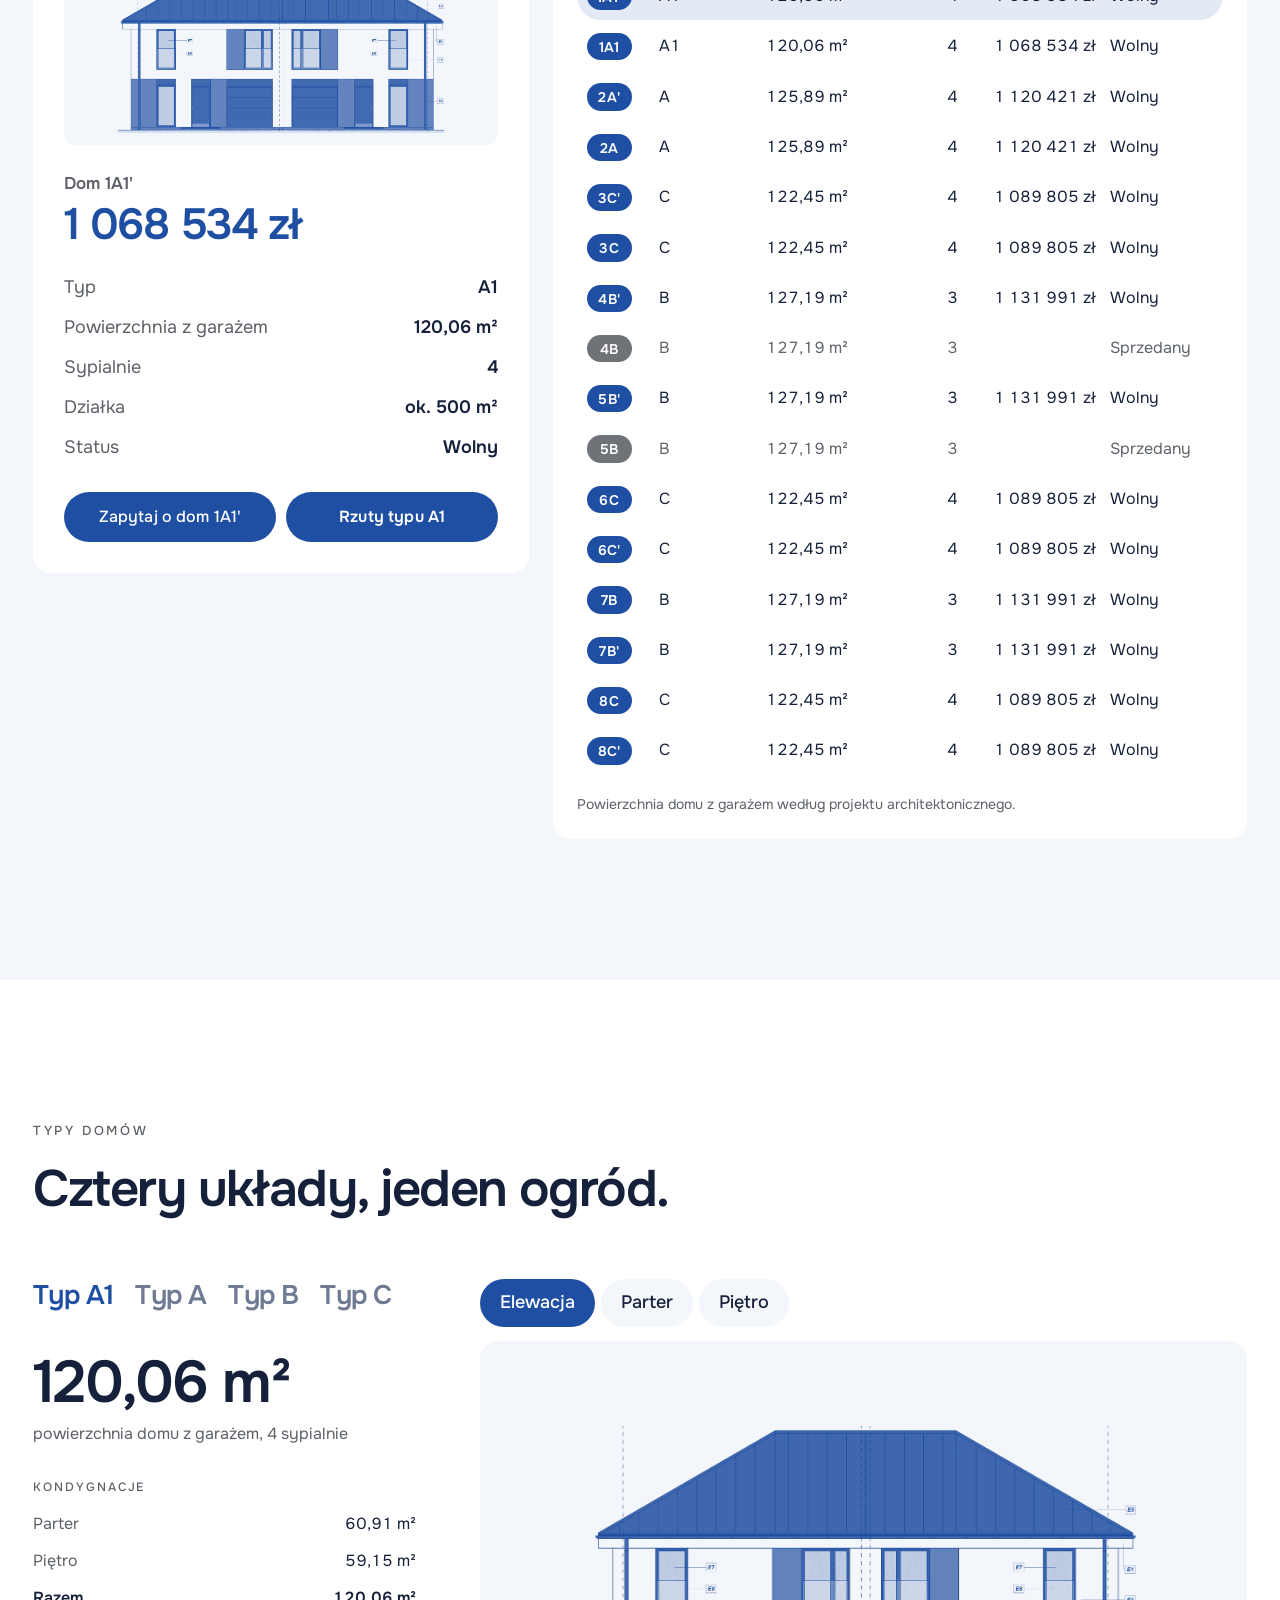
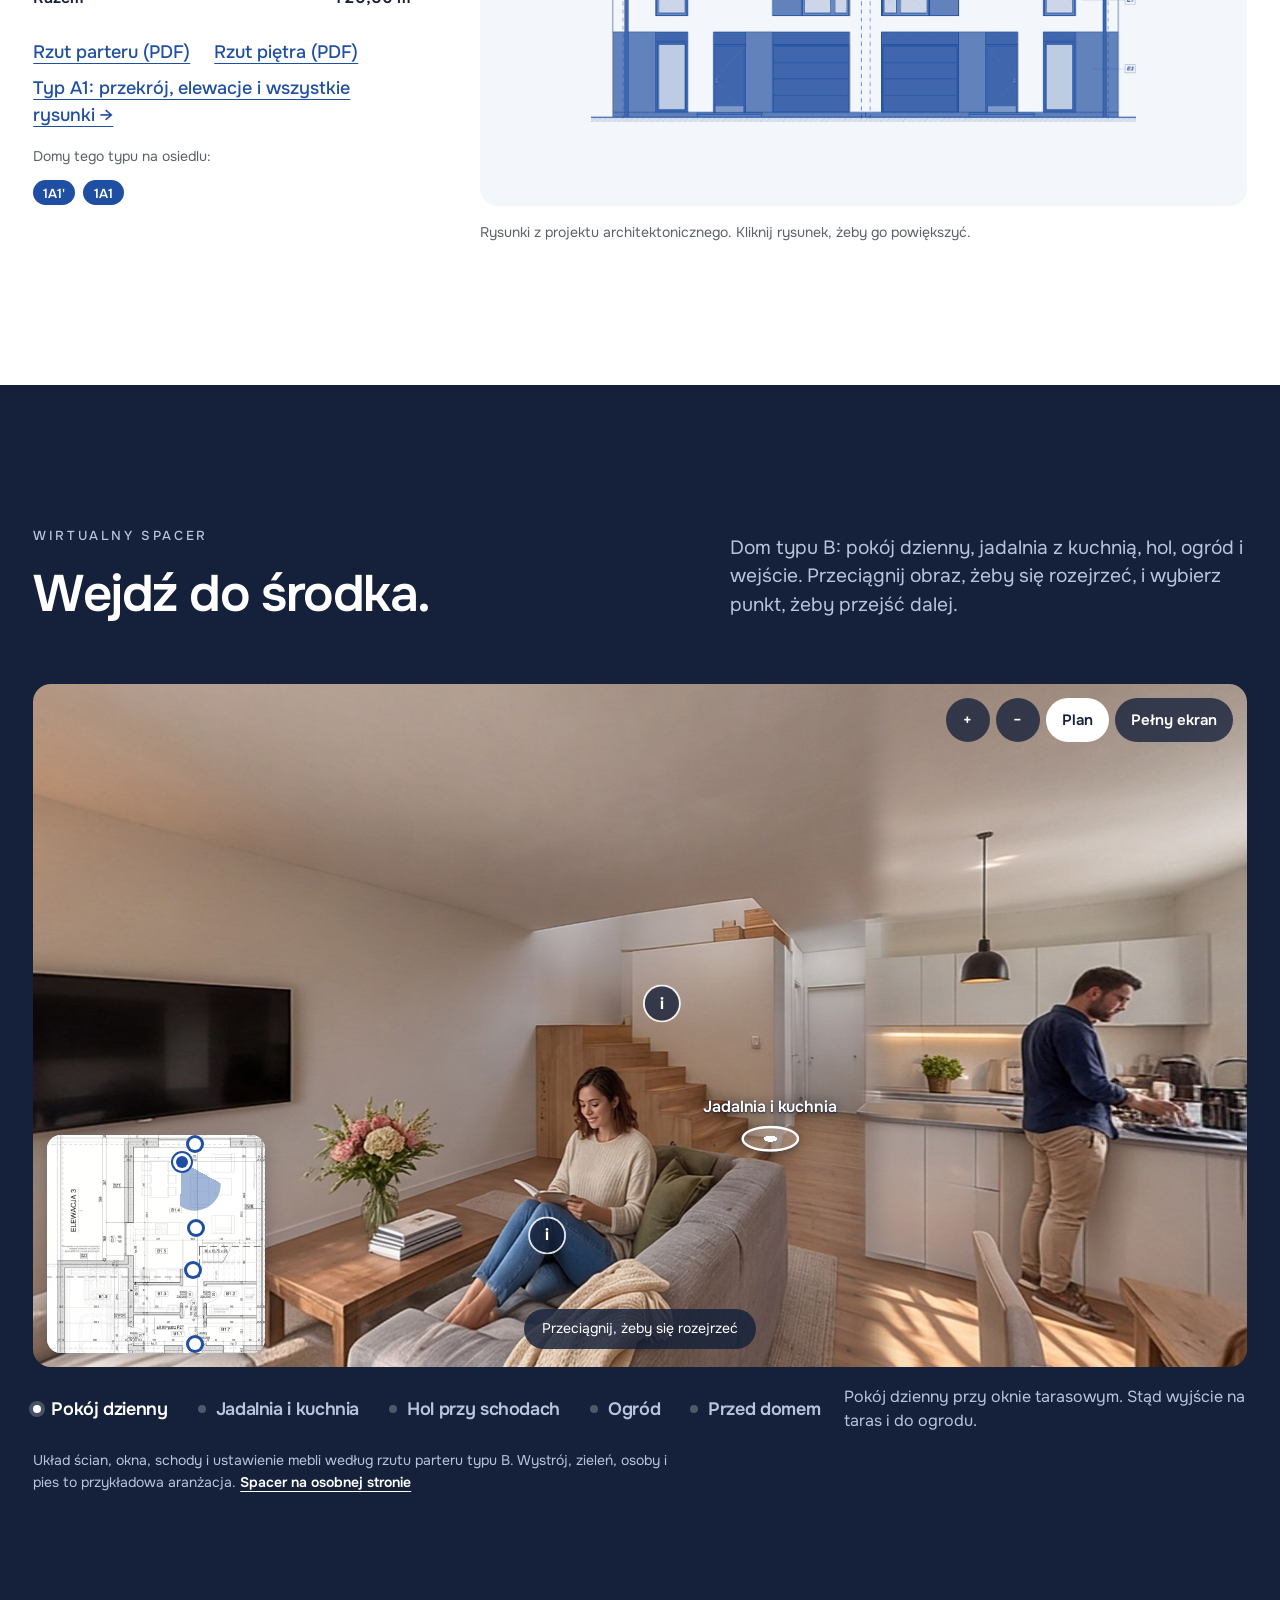
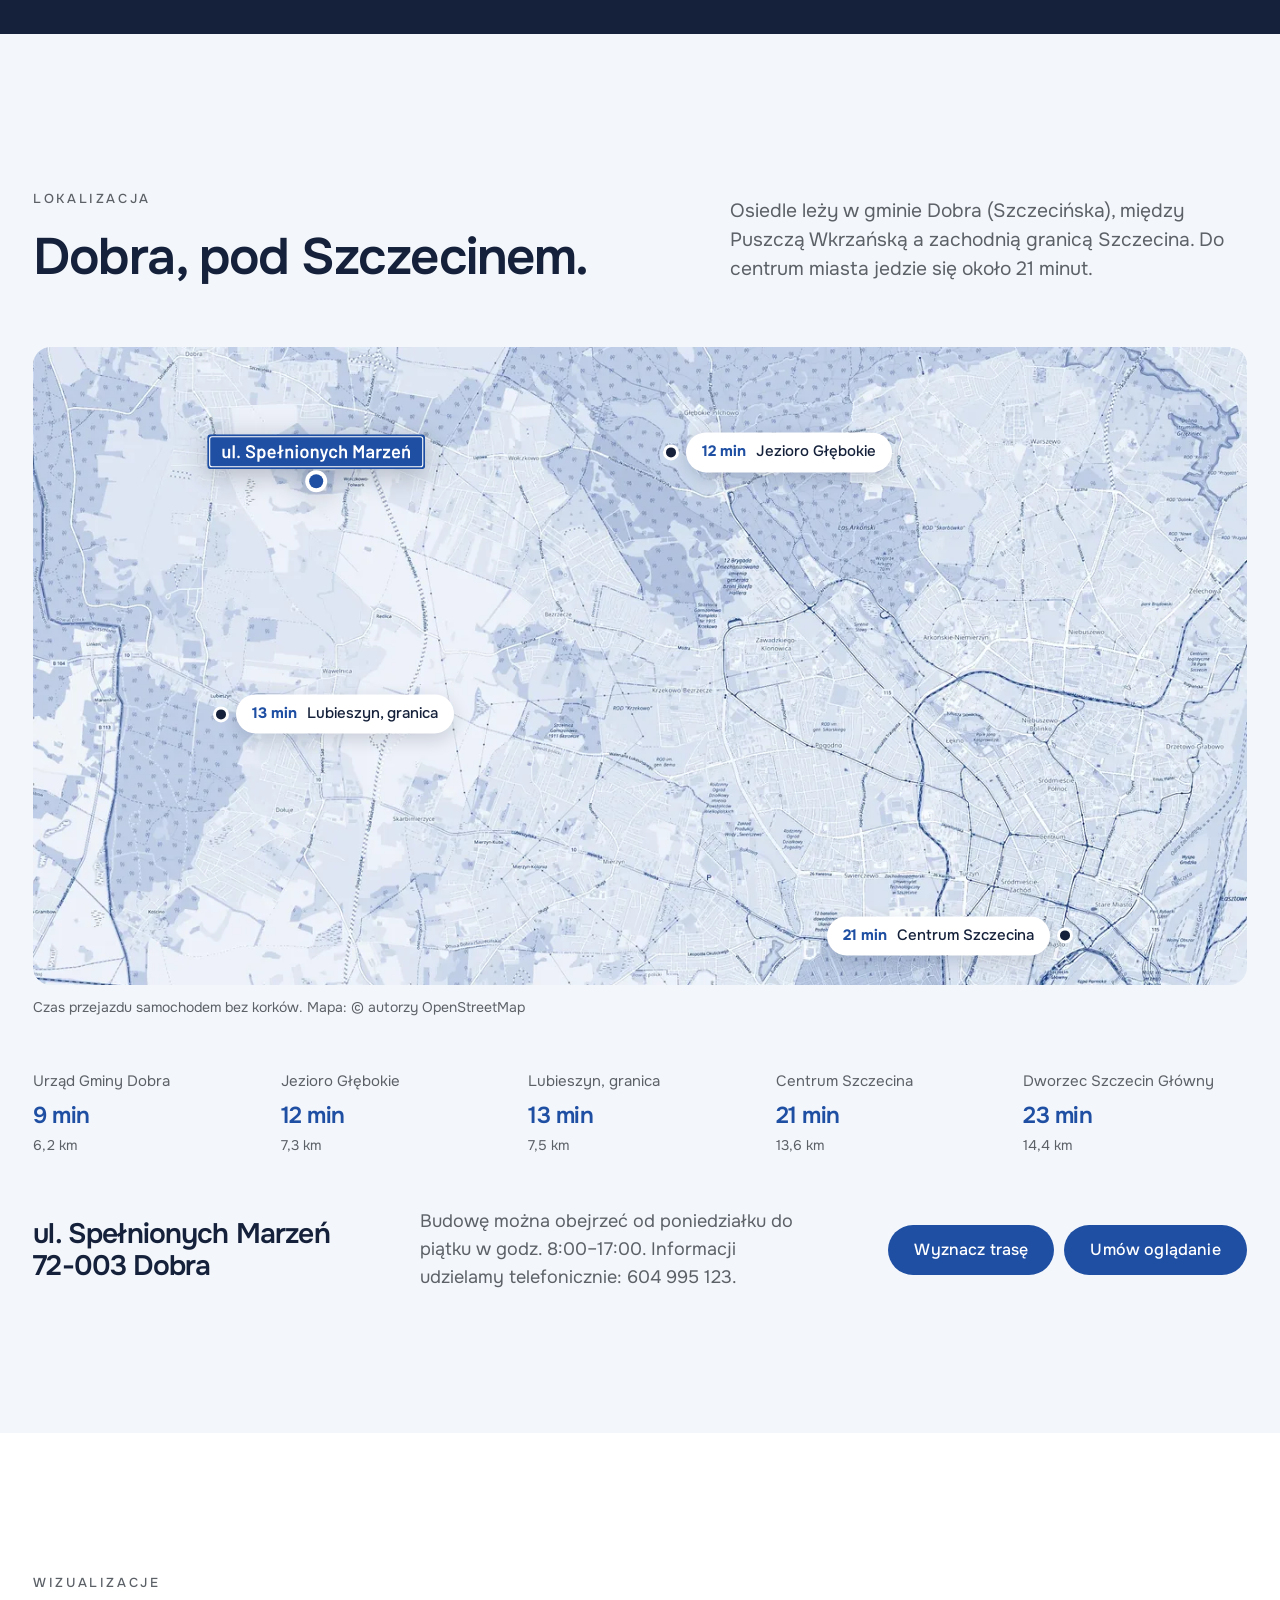
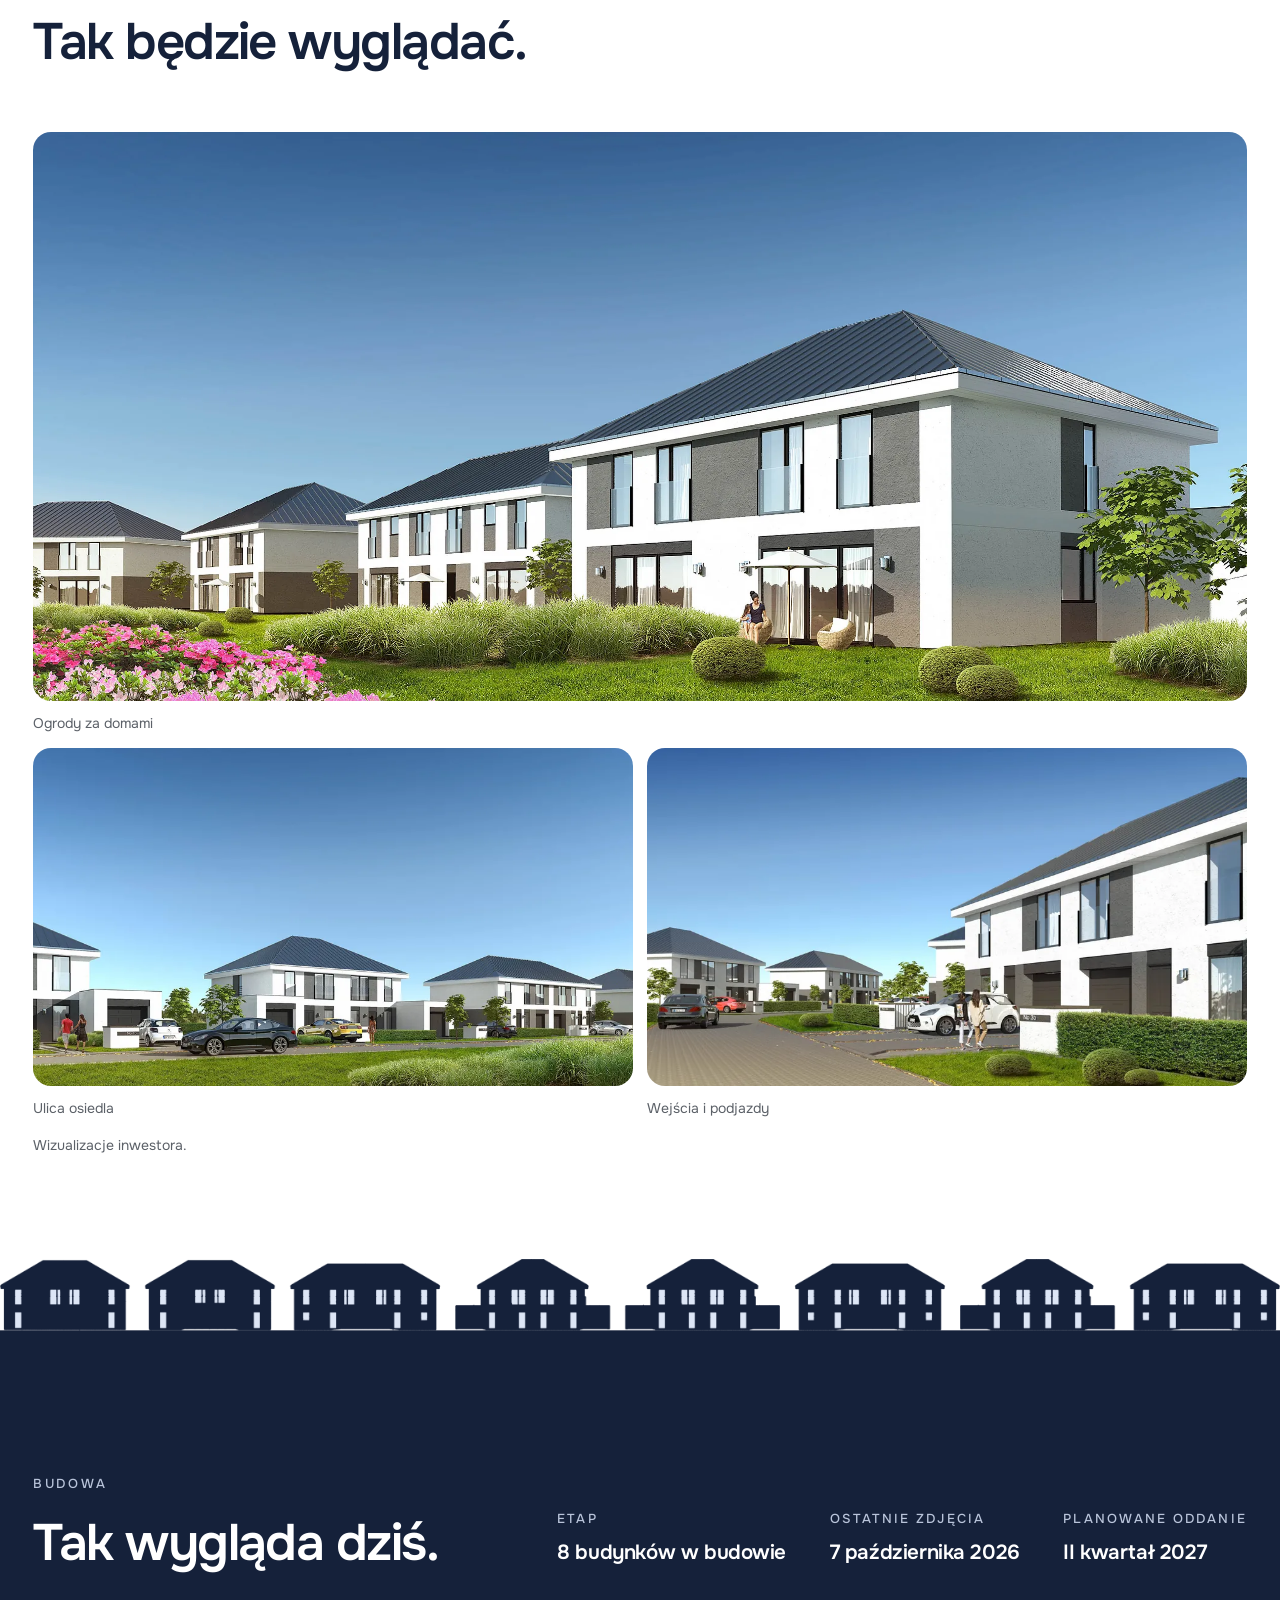
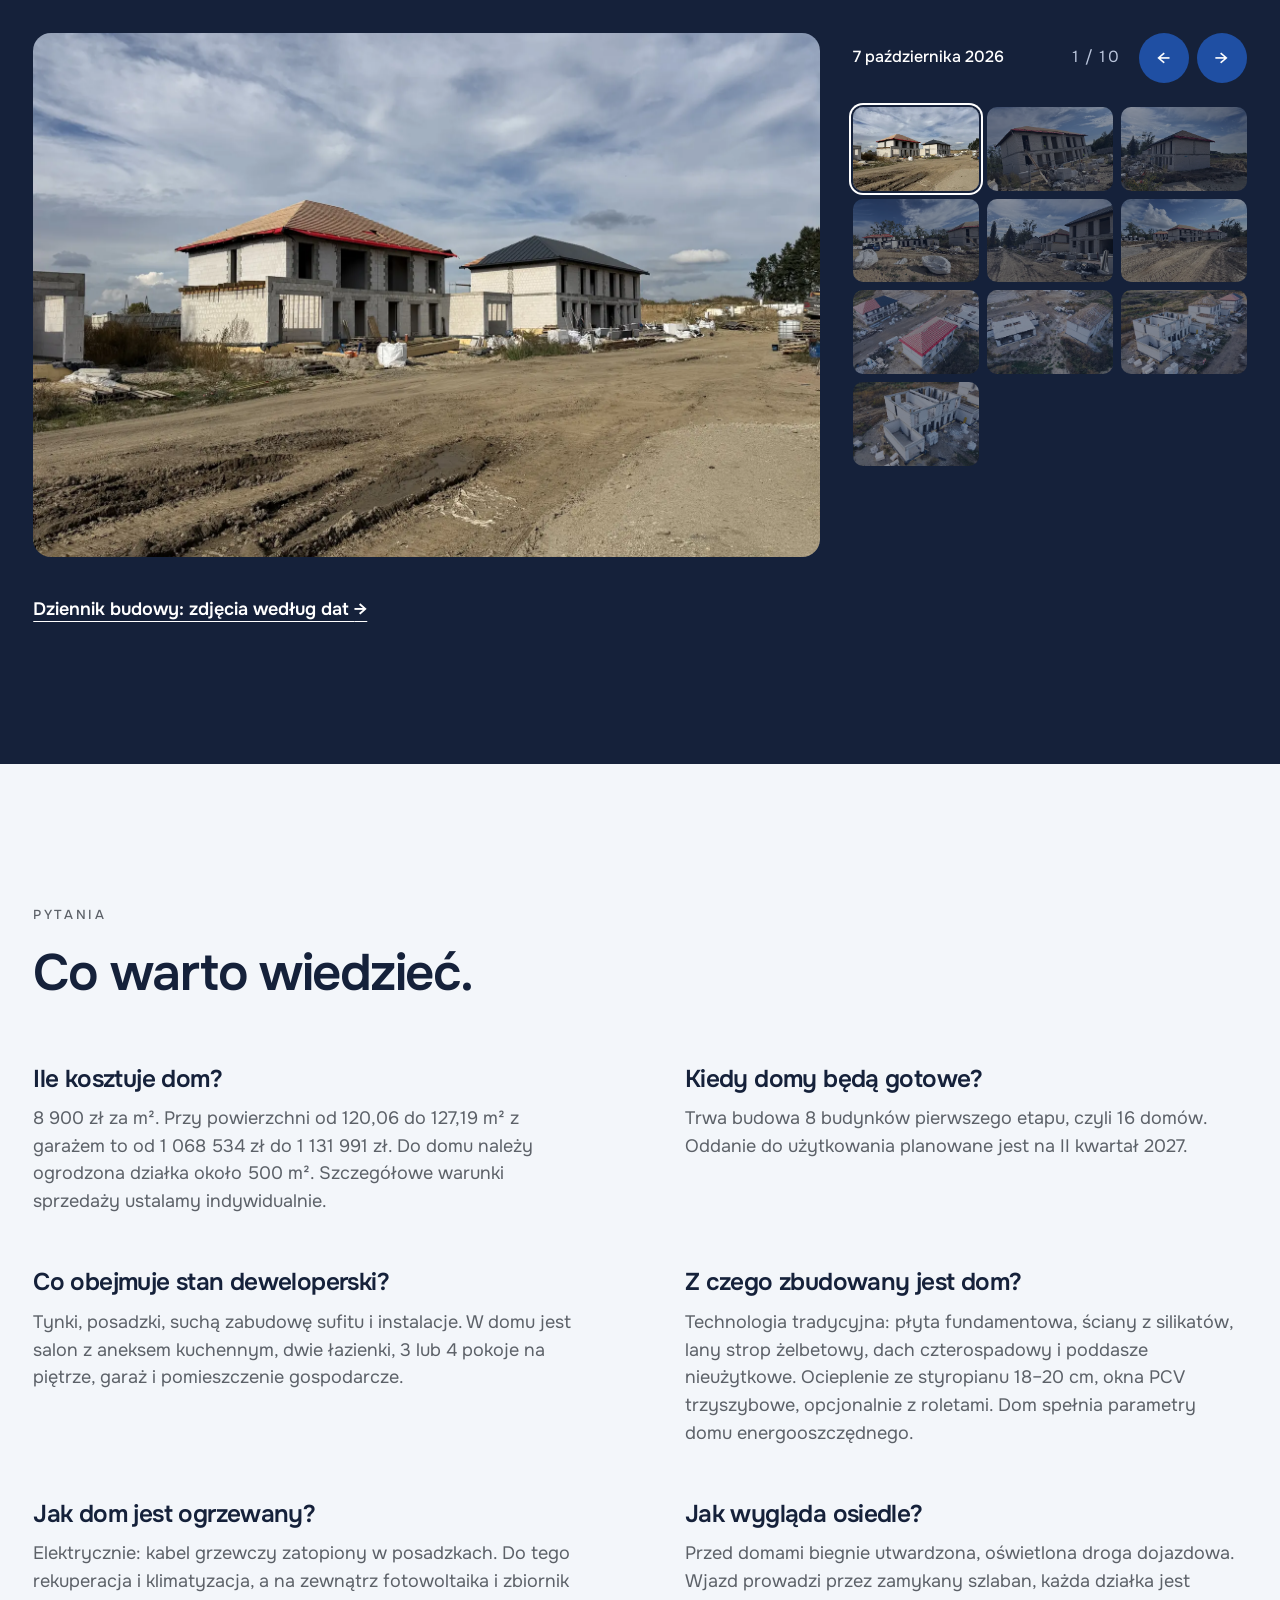
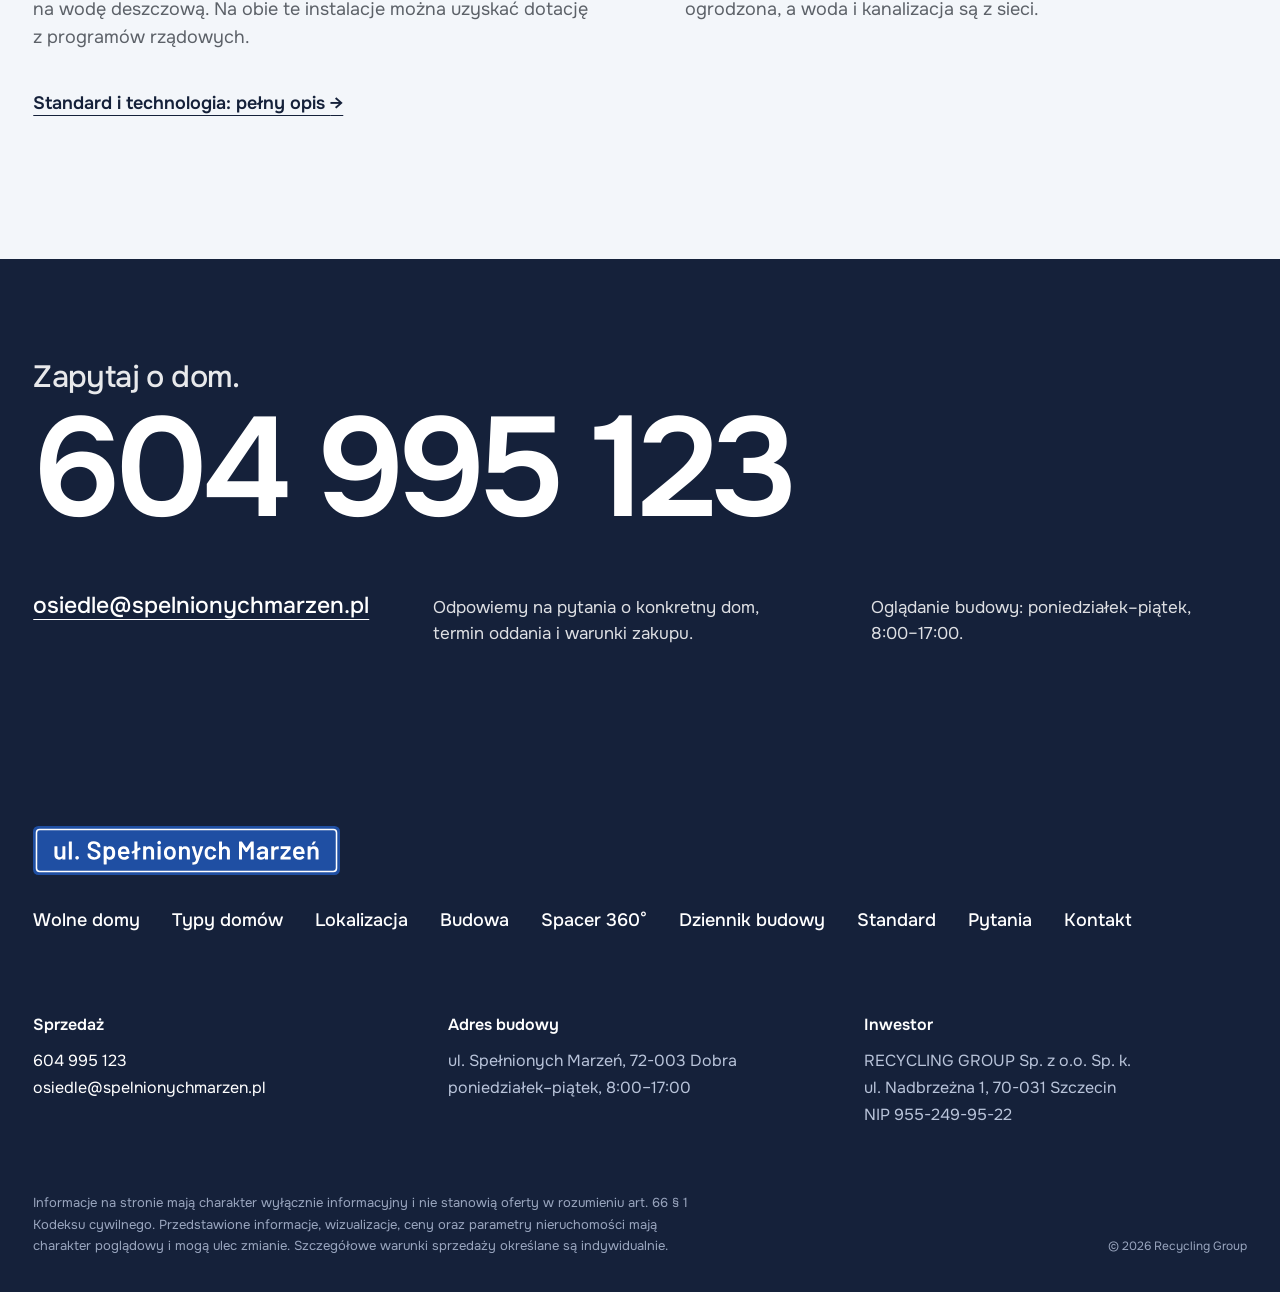
==== commit 48d4d737: "Nagłówek i drobne poprawki układu na wszystkich szerokościach" ====
--- a/index.html
+++ b/index.html
@@ -43,7 +43,7 @@
       <a href="#kontakt">Kontakt</a>
       <div class="menu__dol">
         <a class="przycisk" href="tel:+48604995123">Zadzwoń: 604 995 123</a>
-        <p>ul. Spełnionych Marzeń, 72-003 Dobra<br>Oglądanie budowy: pon.–pt. 8:00–17:00</p>
+        <p>ul. Spełnionych Marzeń, 72-003 Dobra<br>Oglądanie budowy: pon.–pt. <span class="nw">8:00–17:00</span></p>
       </div>
     </nav>
     <a class="naglowek__tel" href="tel:+48604995123">604 995 123</a>
@@ -241,7 +241,7 @@
     </dl>
     <div class="lok__dol">
       <address class="adres">ul. Spełnionych Marzeń<br>72-003 Dobra</address>
-      <p>Budowę można obejrzeć od poniedziałku do piątku w godz. 8:00–17:00. Informacji udzielamy telefonicznie: 604 995 123.</p>
+      <p>Budowę można obejrzeć od poniedziałku do piątku w godz. <span class="nw">8:00–17:00</span>. Informacji udzielamy telefonicznie: 604 995 123.</p>
       <p class="akcje">
         <a class="przycisk" href="https://www.google.com/maps/dir/?api=1&amp;destination=53.4737,14.4086" target="_blank" rel="noopener">Wyznacz trasę</a>
         <a class="przycisk" href="tel:+48604995123">Umów oglądanie</a>
@@ -342,7 +342,7 @@
     <div class="kontakt__dol">
       <a class="kontakt__mail" href="mailto:osiedle@spelnionychmarzen.pl">osiedle@spelnionychmarzen.pl</a>
       <p>Odpowiemy na pytania o konkretny dom, termin oddania i warunki zakupu.</p>
-      <p>Oglądanie budowy: poniedziałek–piątek, 8:00–17:00.</p>
+      <p>Oglądanie budowy: poniedziałek–piątek, <span class="nw">8:00–17:00</span>.</p>
     </div>
   </div>
 </section>
@@ -367,7 +367,7 @@
     </div>
     <div class="stopka__dane">
       <p><b>Sprzedaż</b><a href="tel:+48604995123">604 995 123</a><a href="mailto:osiedle@spelnionychmarzen.pl">osiedle@spelnionychmarzen.pl</a></p>
-      <p><b>Adres budowy</b>ul. Spełnionych Marzeń, 72-003 Dobra<br>poniedziałek–piątek, 8:00–17:00</p>
+      <p><b>Adres budowy</b>ul. Spełnionych Marzeń, 72-003 Dobra<br>poniedziałek–piątek, <span class="nw">8:00–17:00</span></p>
       <p><b>Inwestor</b>RECYCLING GROUP Sp. z o.o. Sp. k.<br>ul. Nadbrzeżna 1, 70-031 Szczecin<br><span class="nw">NIP 955-249-95-22</span></p>
     </div>
     <div class="stopka__dol">
--- a/css/style.css
+++ b/css/style.css
@@ -841,3 +841,59 @@
   .stopka__dol { margin-top: 36px; }
   .stopka .zastrzezenie { font-size: 13px; line-height: 1.6; }
 }
+
+/* ===== Nagłówek na wszystkich szerokościach (15.11) =====
+   Pełne menu tylko tam, gdzie mieści się w jednej linii; niżej przycisk Menu i menu na cały ekran. */
+.menu a, .menu-przycisk, .naglowek__tel { white-space: nowrap; }
+.naglowek--pelny { box-shadow: 0 6px 24px rgba(12, 23, 48, .07); }
+.menu-otwarte .naglowek--pelny { box-shadow: none; }
+@media (max-width: 1360px) {
+  .naglowek__w { gap: 28px; }
+  .logo img { width: 260px; }
+  .menu { gap: 22px; font-size: 15px; }
+}
+@media (max-width: 1180px) {
+  .menu-przycisk { display: inline-flex; margin-left: auto; border: 0; background: none; font-weight: 600; font-size: 15px; cursor: pointer; order: 1; }
+  .naglowek__tel { order: 2; }
+  .naglowek__w { gap: 12px; height: 88px; }
+  .menu-otwarte, .menu-otwarte body { overflow: hidden; }
+  .menu { display: none; position: fixed; inset: 0; z-index: -1; flex-direction: column; gap: 0; margin: 0; padding: 112px var(--margines) 32px; background: #fff; color: var(--atrament); font-size: clamp(30px, 6vw, 48px); font-weight: 600; letter-spacing: -.03em; overflow-y: auto; }
+  .menu.otwarte { display: flex; }
+  .menu a { padding: 6px 0; }
+  .menu a[aria-current="page"] { color: var(--kobalt); }
+  .menu__dol { display: block; margin-top: auto; padding-top: 32px; font-size: 16px; font-weight: 400; letter-spacing: 0; color: var(--tekst-2); }
+  .menu__dol .przycisk { width: 100%; max-width: 420px; min-height: 56px; font-size: 18px; color: #fff; padding: 0 24px; }
+  .menu__dol p { margin-top: 16px; line-height: 1.5; }
+}
+@media (max-width: 1180px) and (min-width: 761px) {
+  .naglowek__tel { display: inline-flex; }
+  .menu-otwarte .naglowek__tel { display: none; }
+}
+@media (max-width: 760px) {
+  .naglowek__tel { display: none; }
+}
+@media (max-width: 600px) {
+  .naglowek__w, .naglowek--pelny .naglowek__w { height: 76px; }
+  .logo img { width: 220px; }
+  .menu { padding-top: 96px; }
+}
+@media (max-width: 360px) {
+  .logo img { width: 190px; }
+  .menu-przycisk { padding: 0 16px; }
+}
+.budowa__stan dd { text-wrap: balance; }
+@media (min-width: 961px) {
+  .budowa__gora { grid-template-columns: minmax(0, 1fr) auto; }
+  .budowa__stan { grid-template-columns: repeat(3, auto); column-gap: clamp(28px, 3.4vw, 56px); }
+  .budowa__stan dd { white-space: nowrap; }
+}
+@media (max-width: 1180px) and (min-width: 761px) {
+  .otwarcie__fakty { display: grid; grid-template-columns: repeat(2, max-content); gap: 10px 48px; }
+}
+/* Na ekranach dotykowych każdy link i przycisk ma co najmniej 44 px wysokości */
+@media (pointer: coarse) {
+  .stopka__menu a, .okruszki a, dd > a, .zakladka, .kontakt__mail, .stopka__logo, .dalej a, .pytania summary { display: inline-flex; align-items: center; min-height: 44px; }
+  .pytania summary { display: flex; }
+  .spacer__fakt, .spacer__plan-punkt { position: relative; }
+  .spacer__fakt::after, .spacer__plan-punkt::after { content: ""; position: absolute; inset: -6px; }
+}
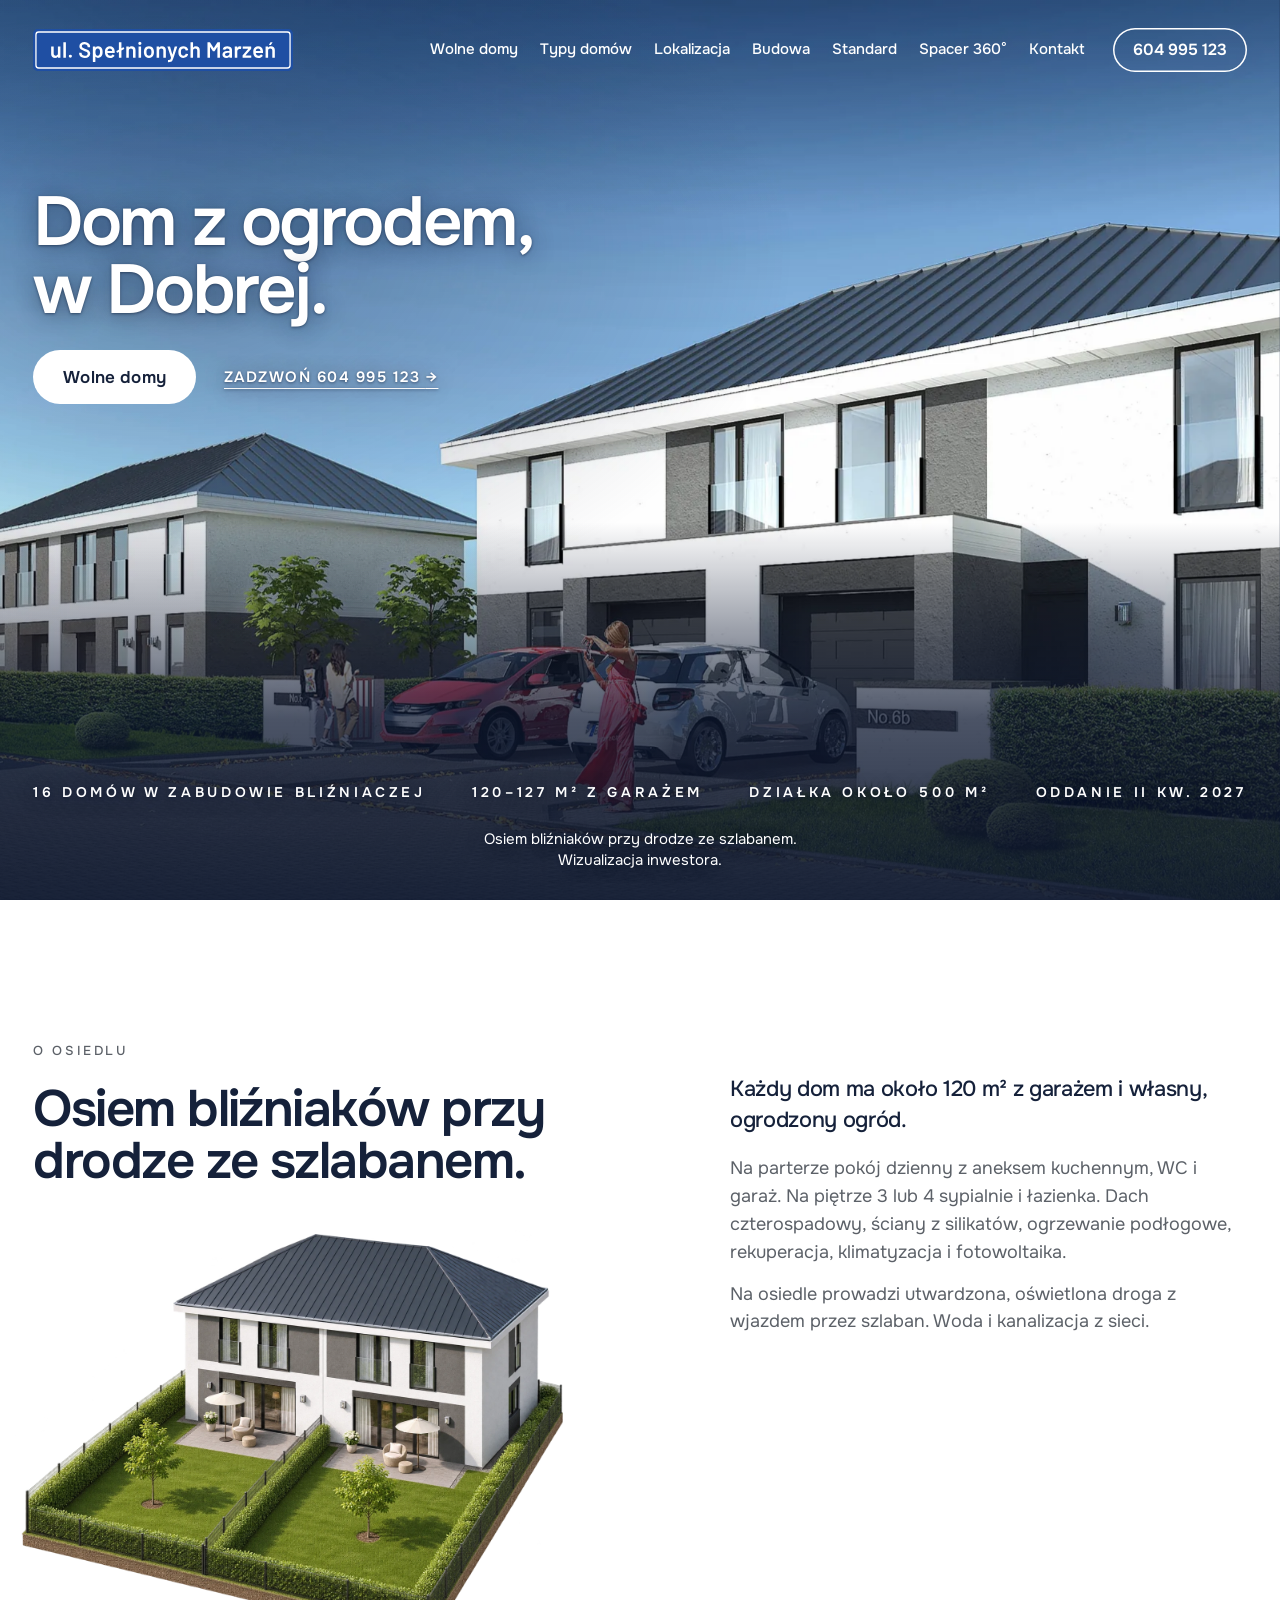
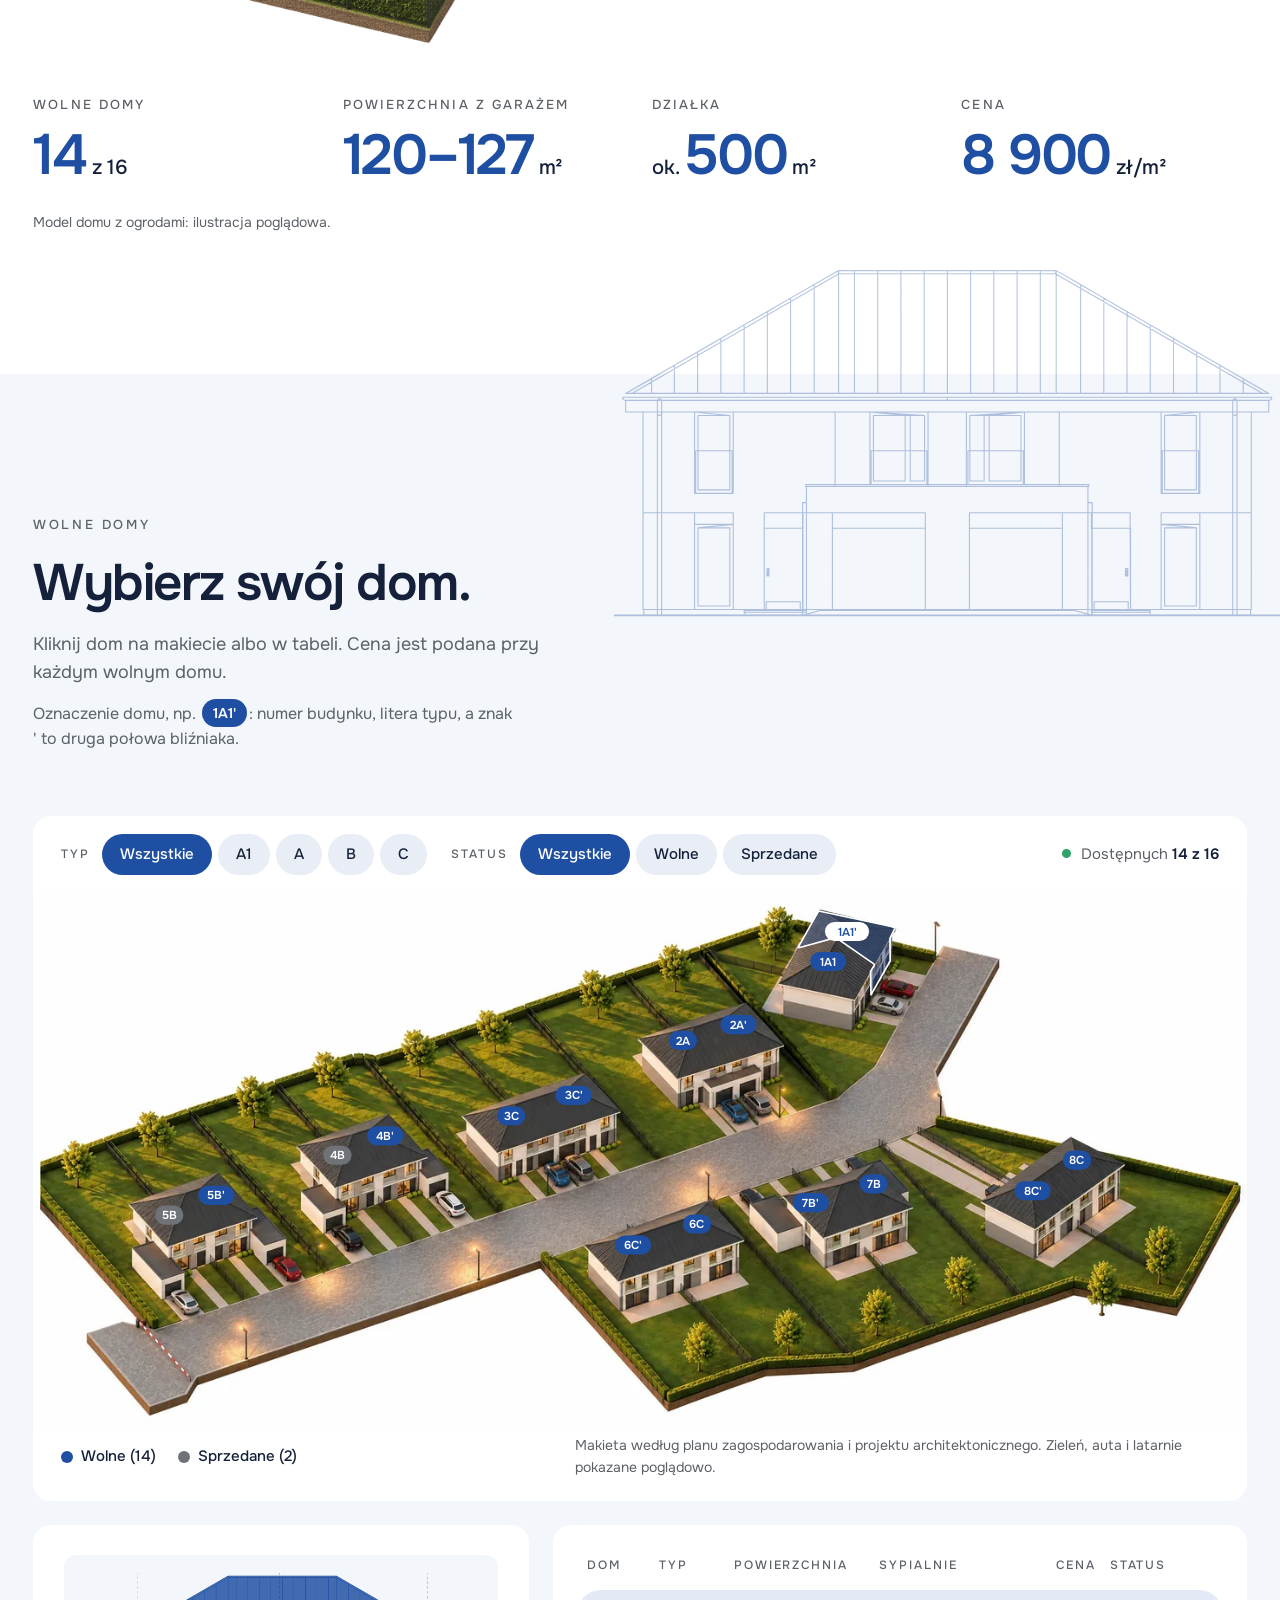
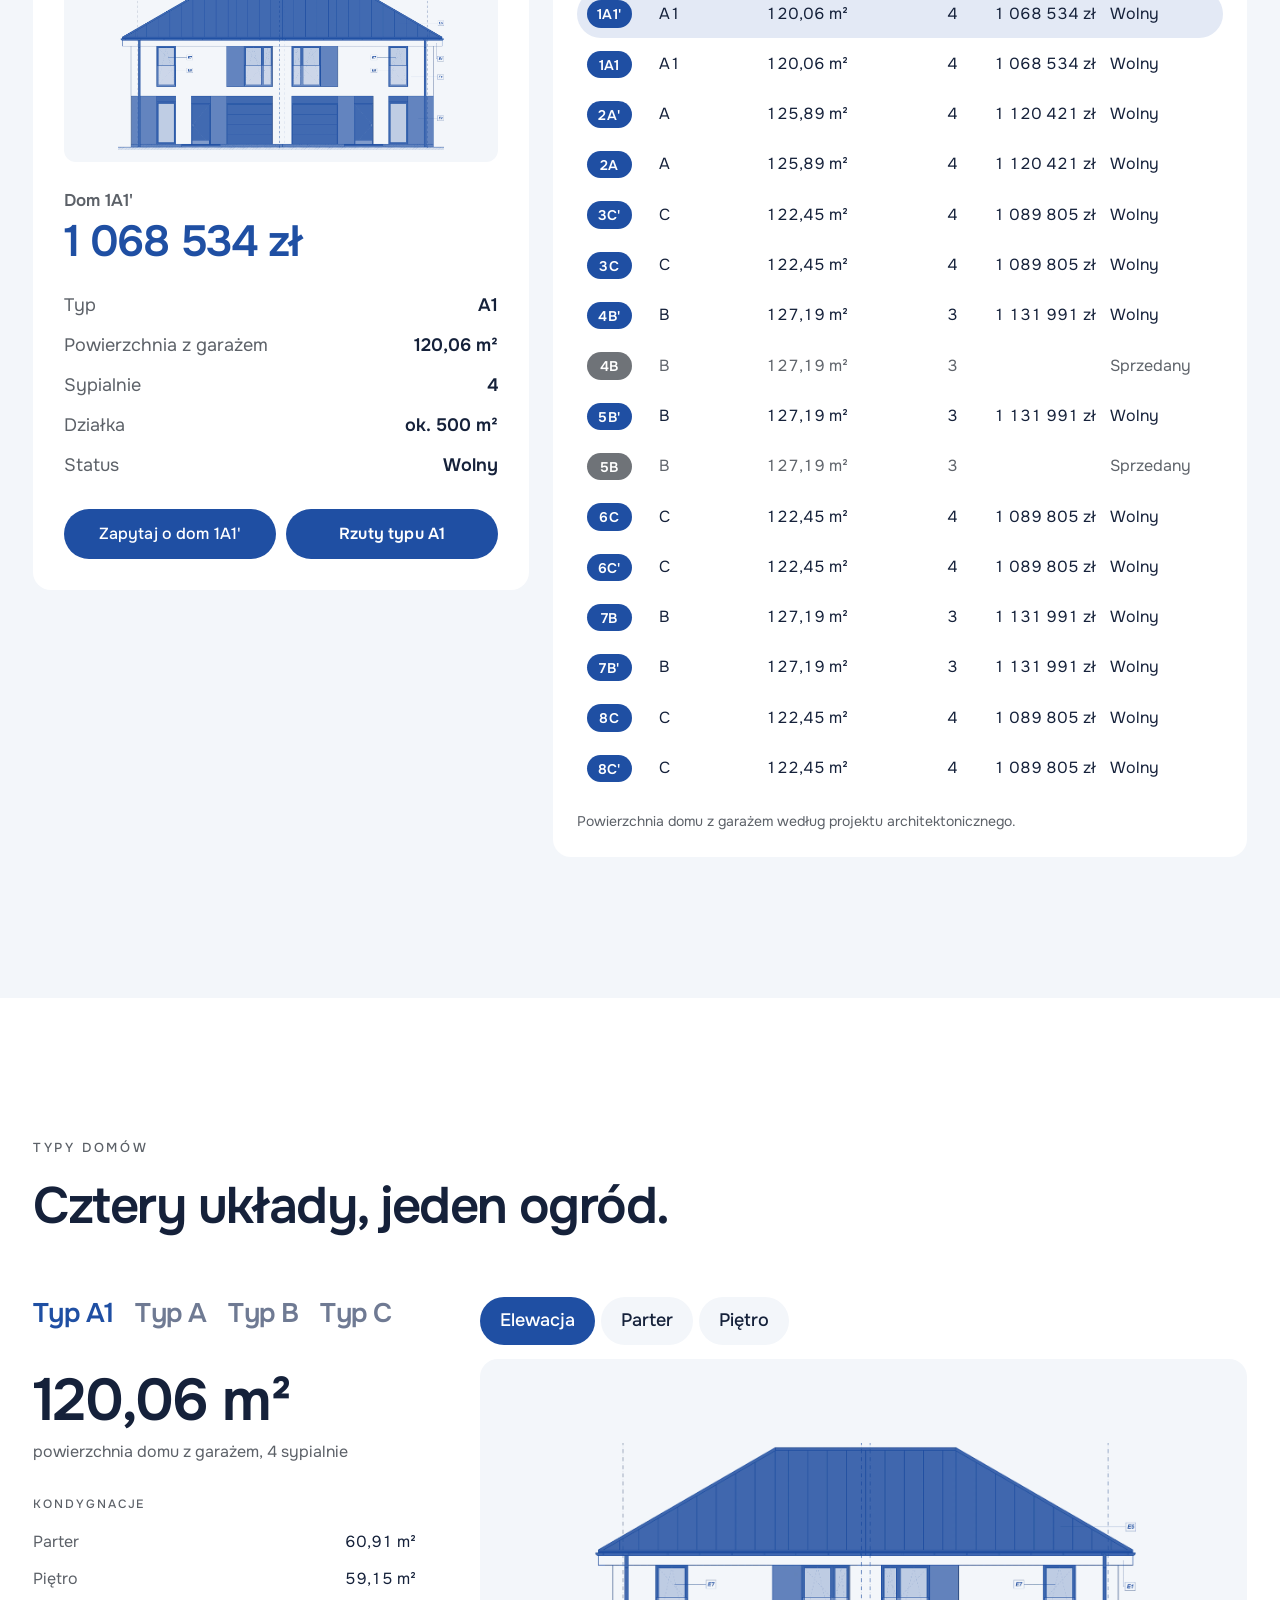
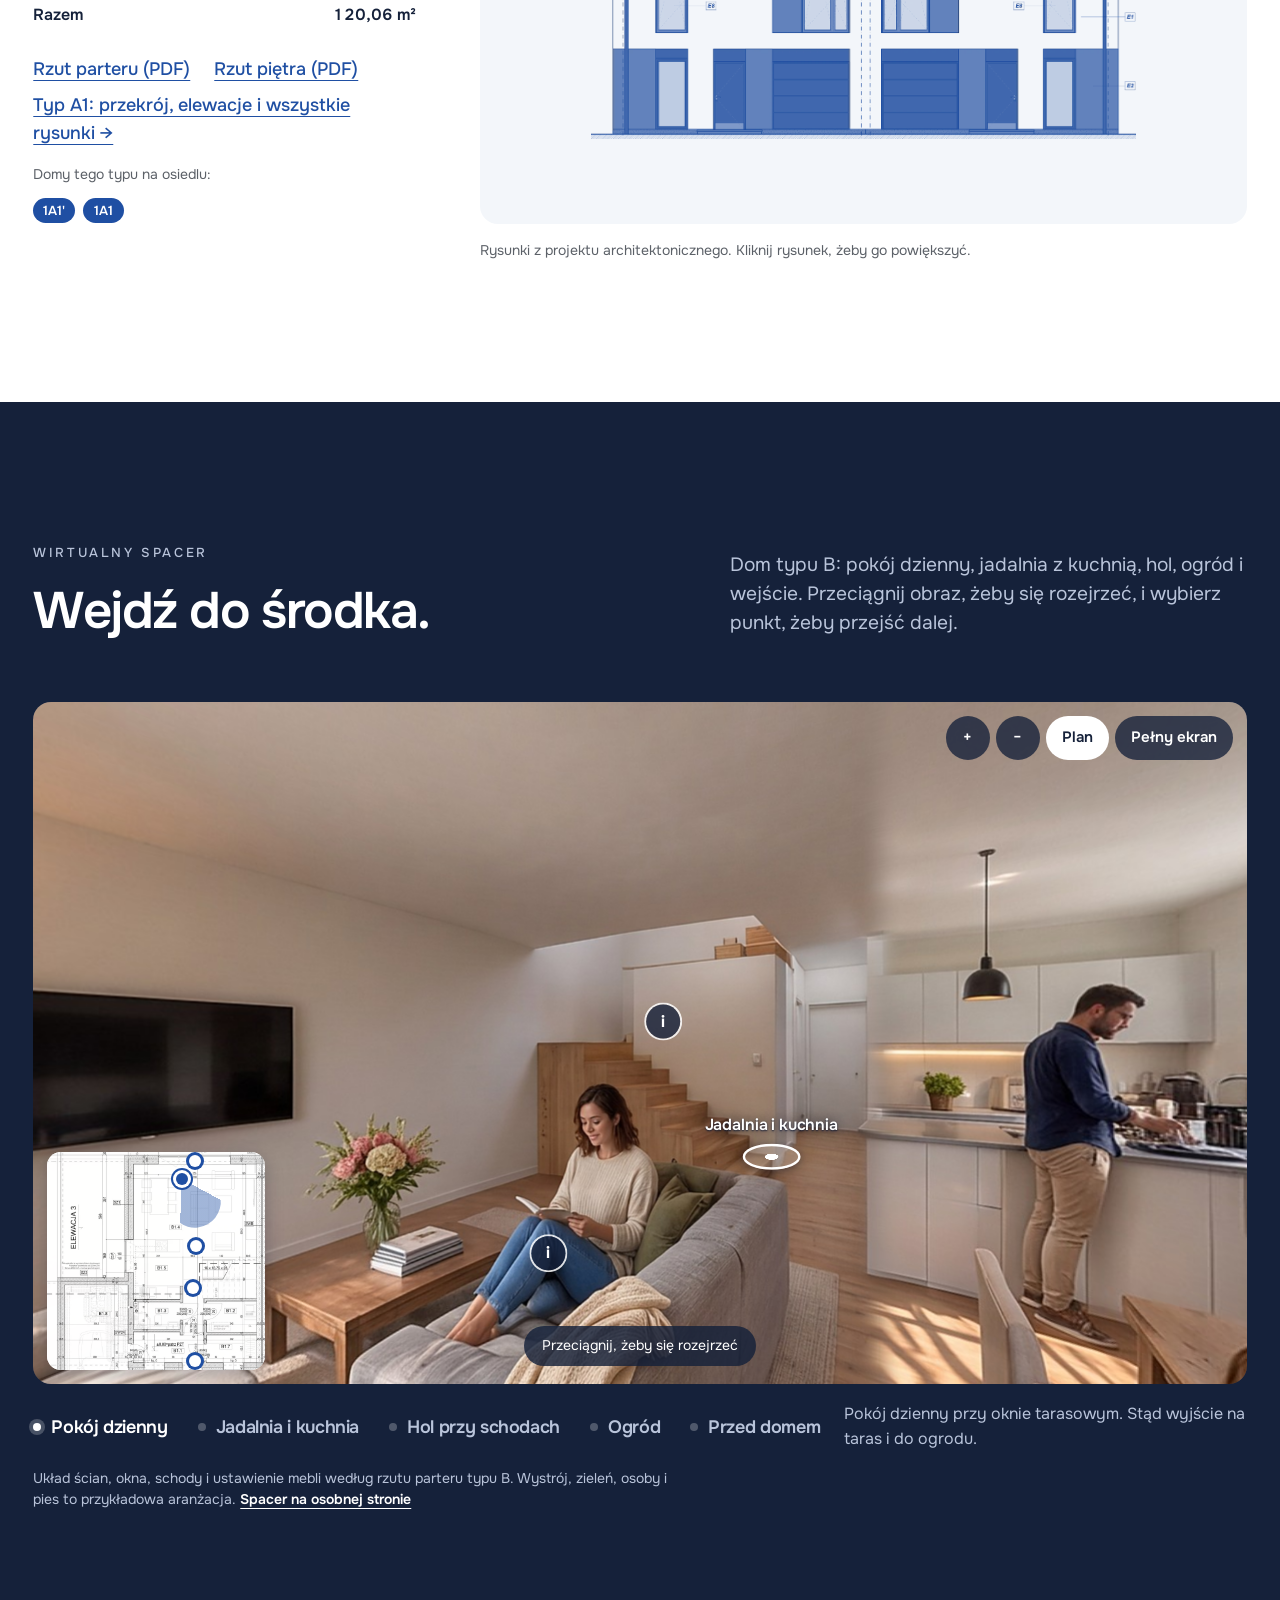
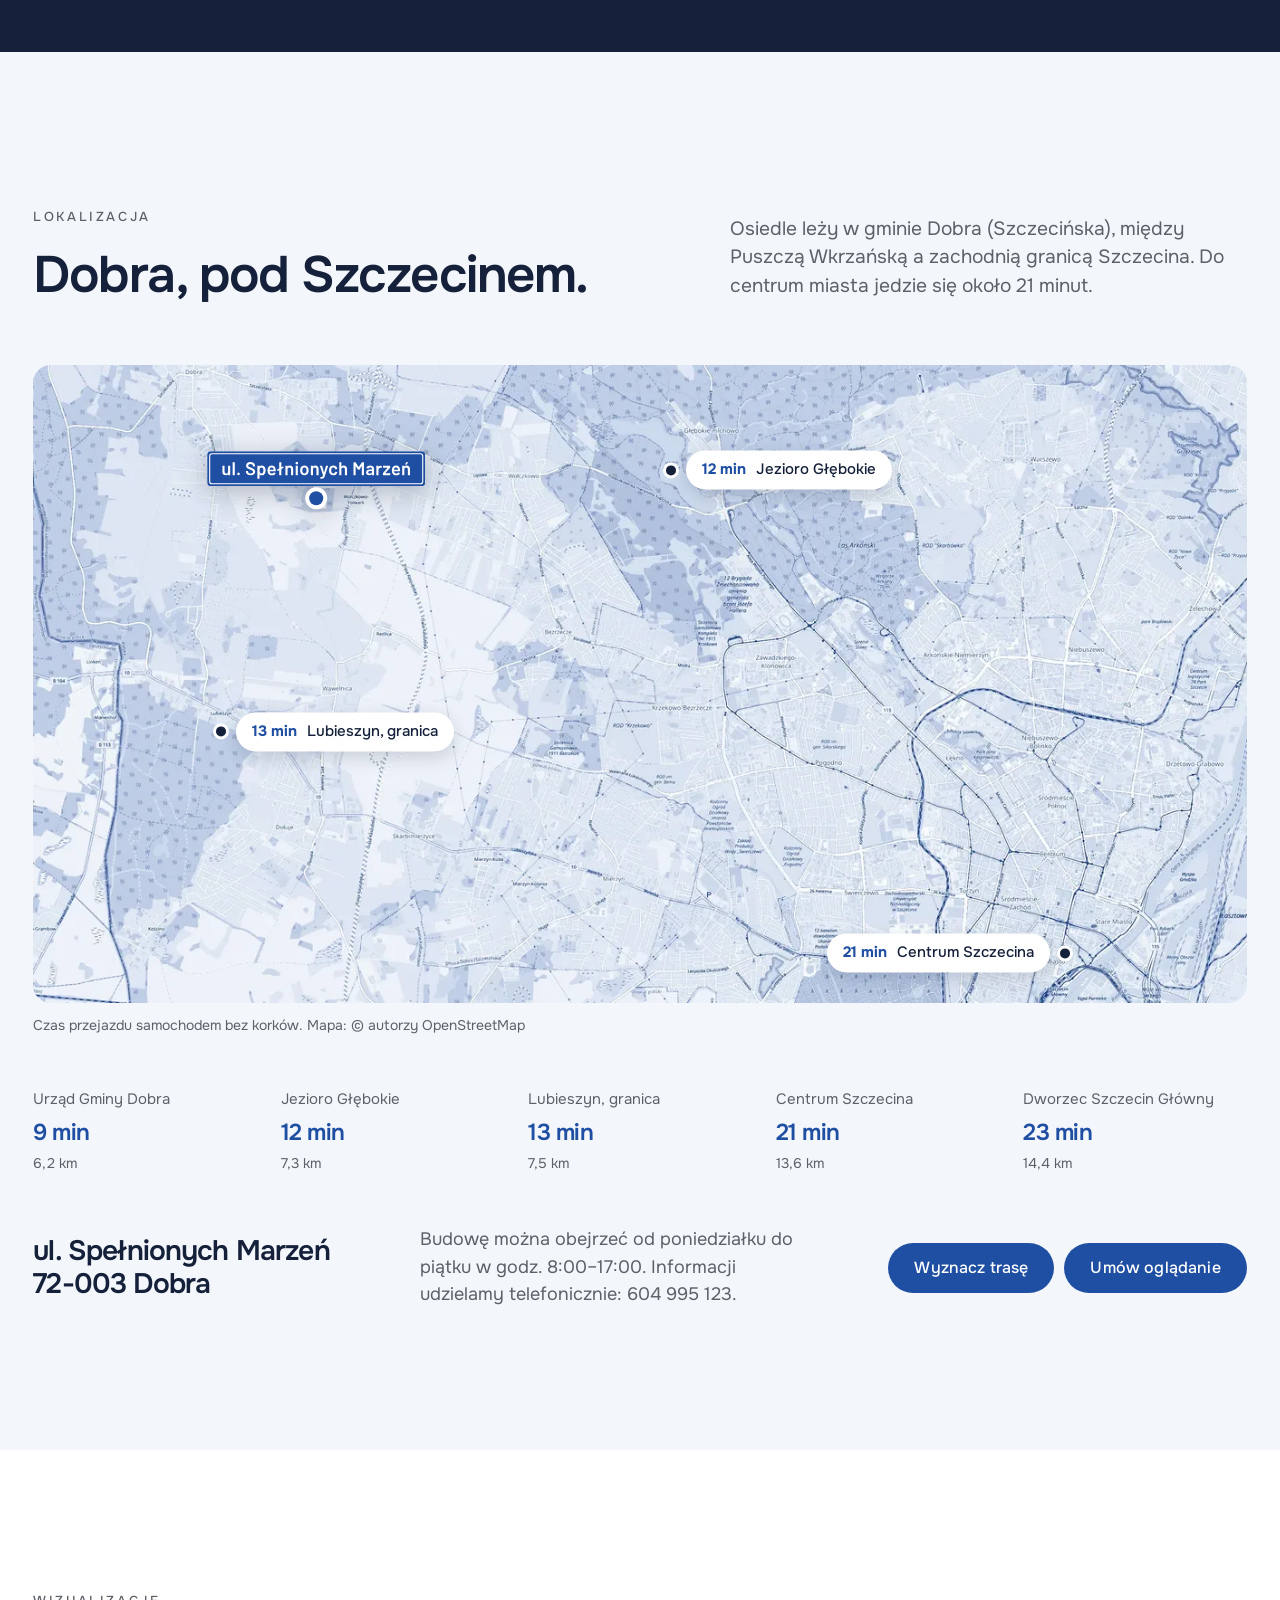
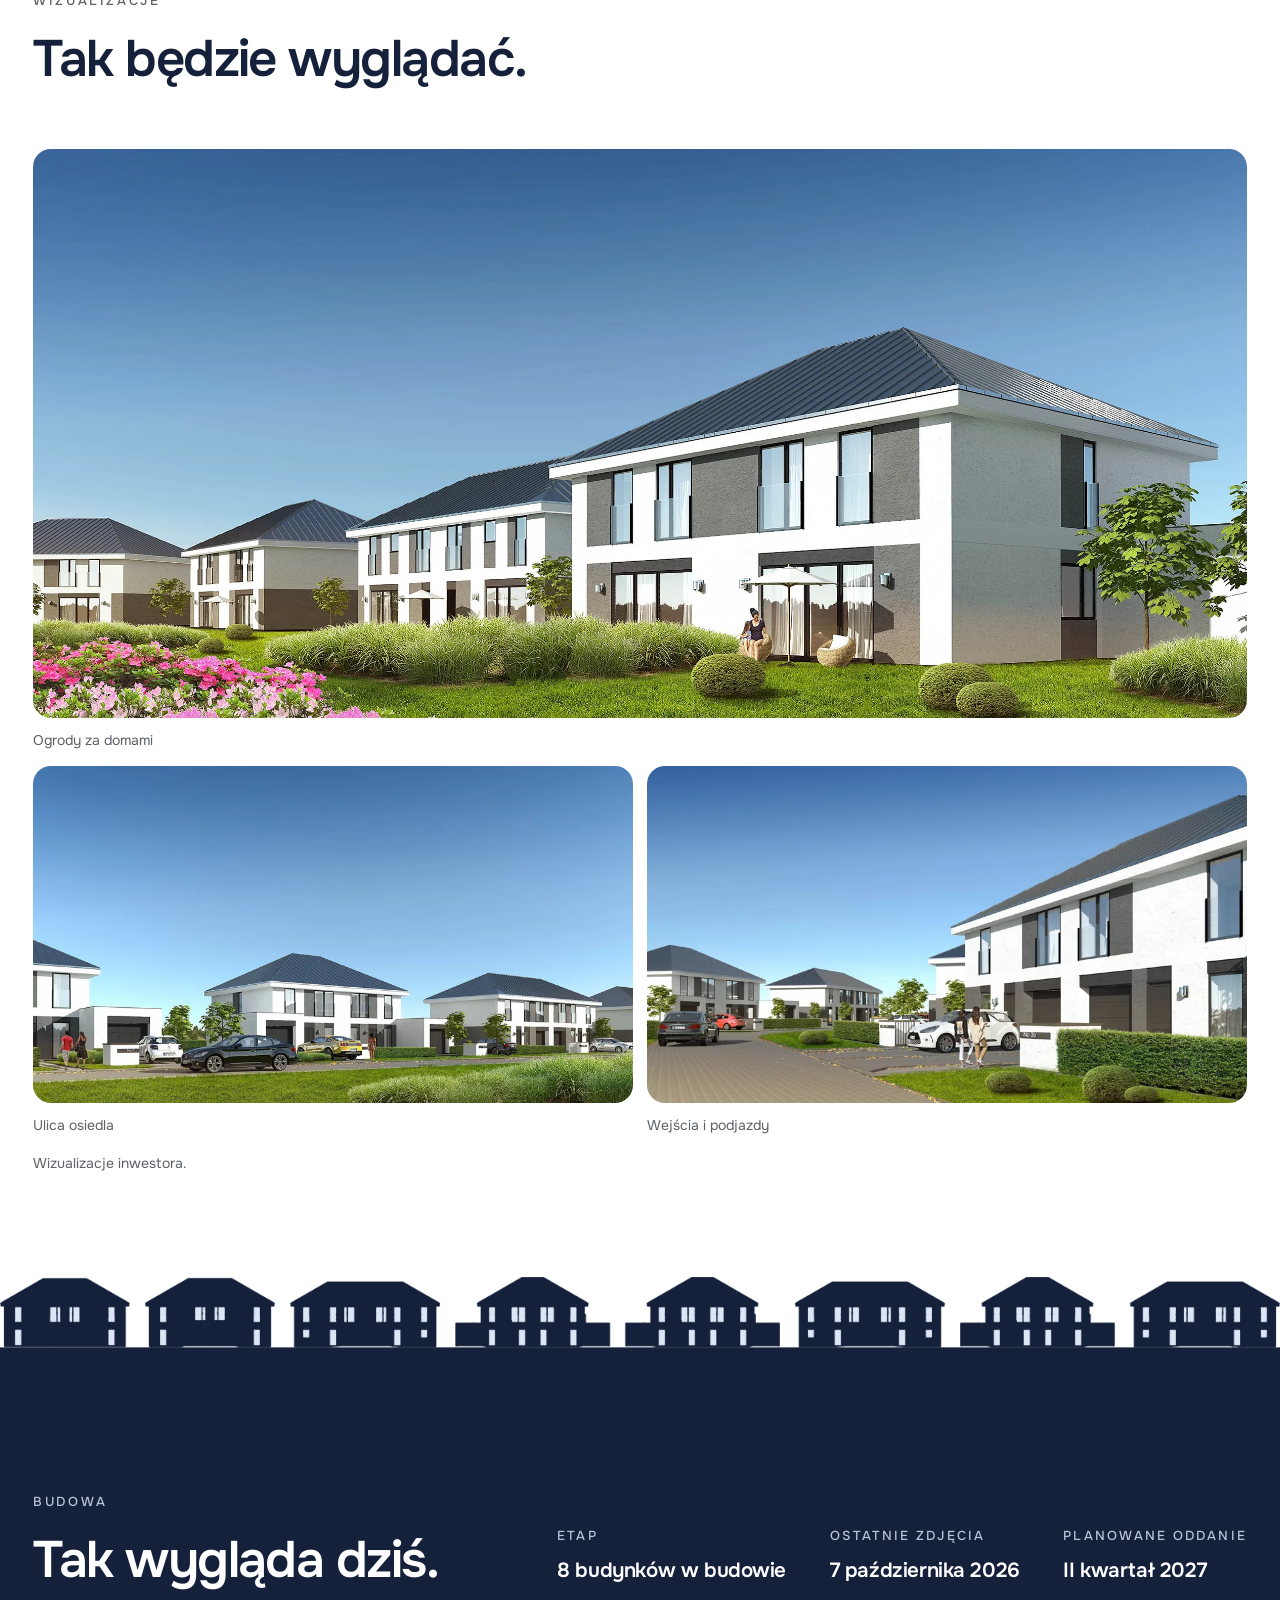
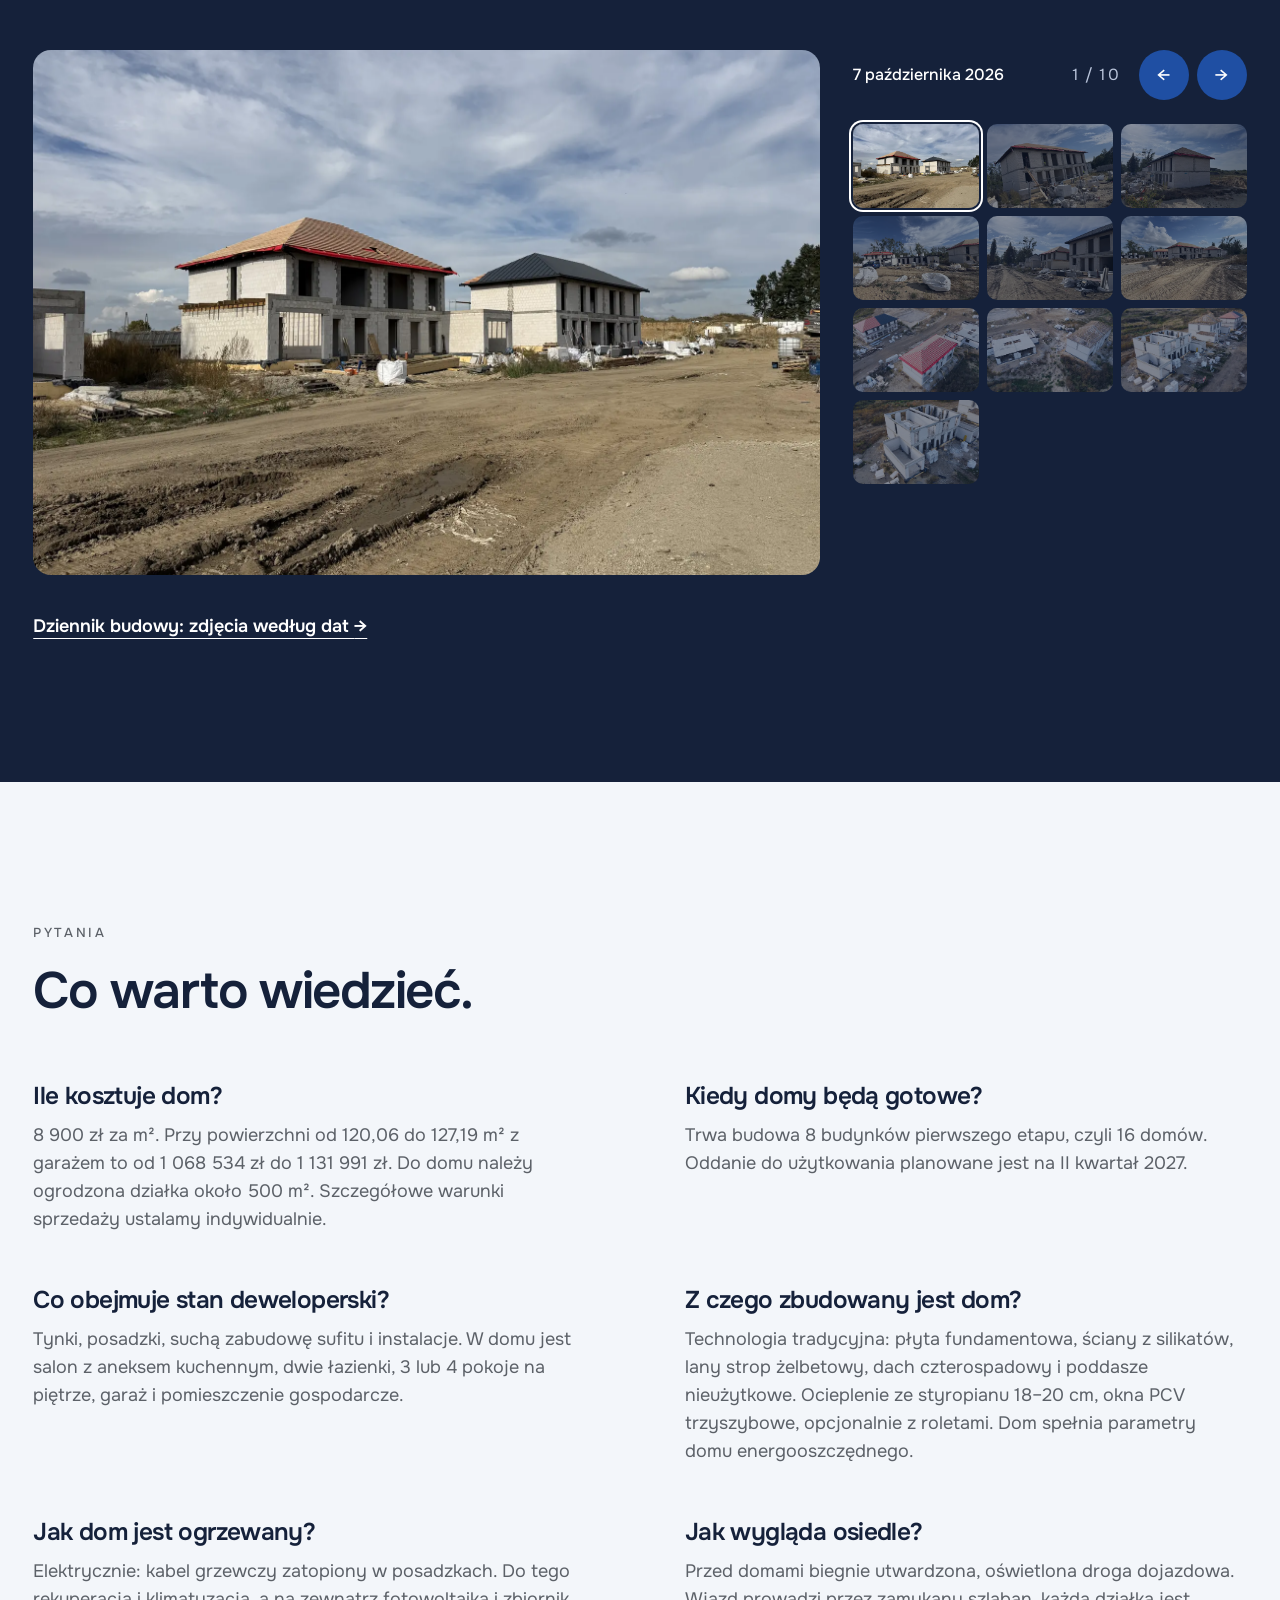
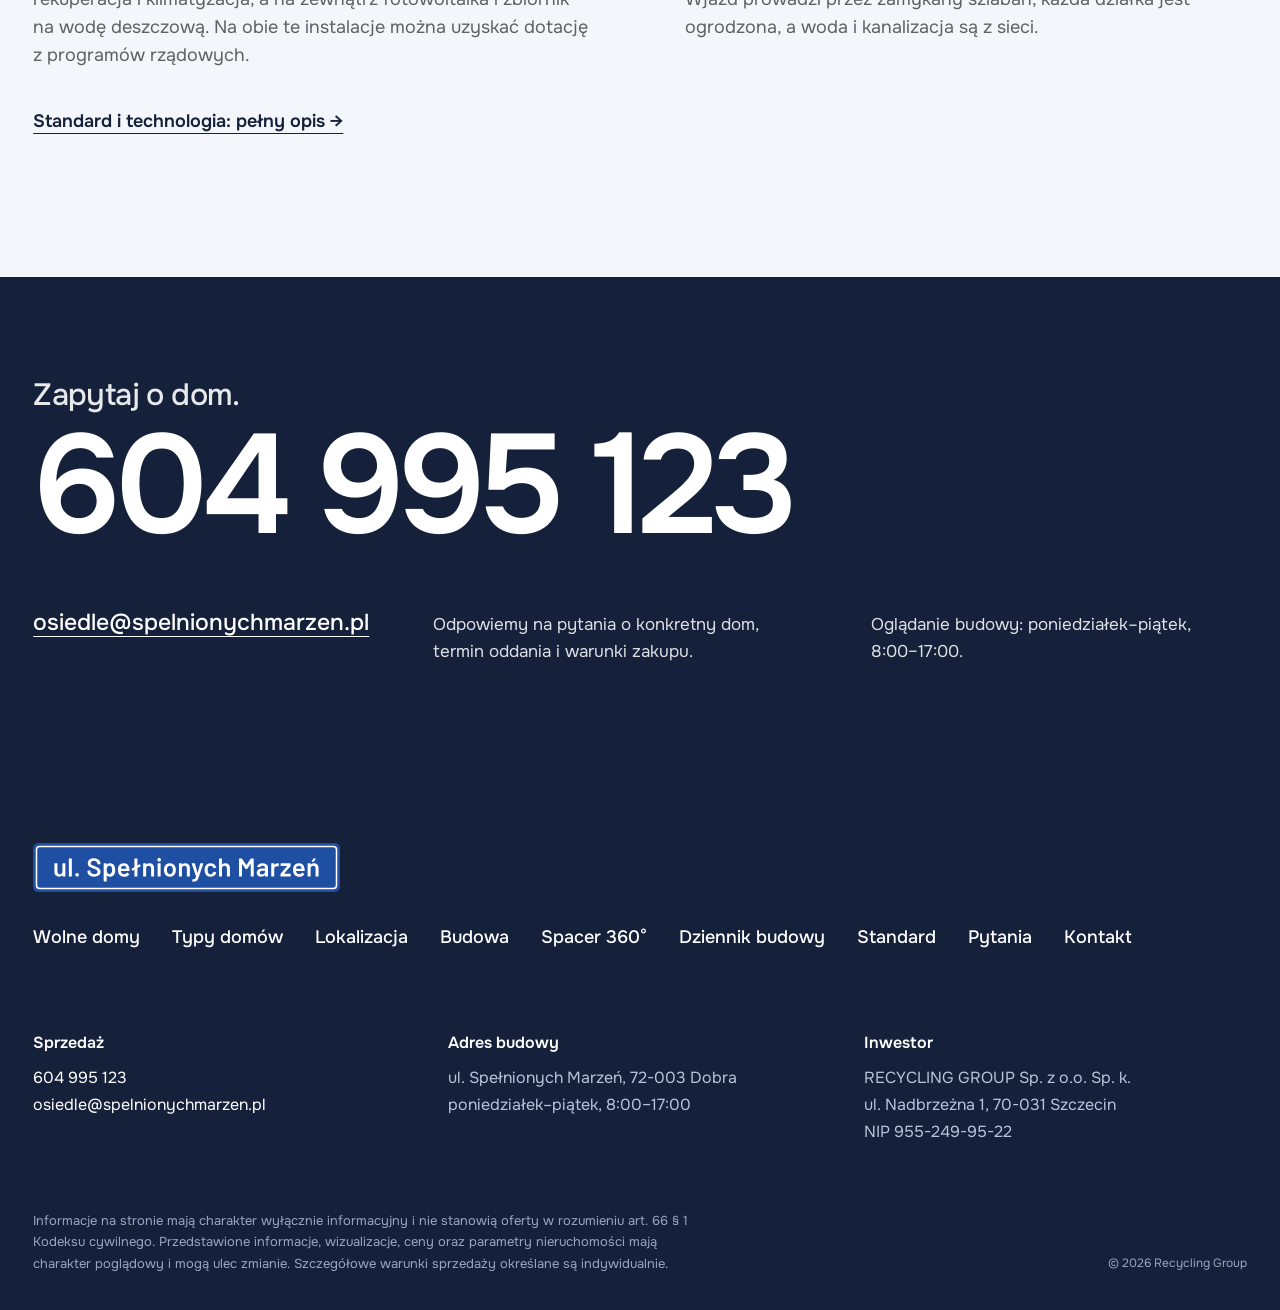
==== commit 763df19f: "Makieta osiedla według elewacji i przekrojów projektu" ====
--- a/index.html
+++ b/index.html
@@ -128,7 +128,7 @@
       <div class="nawigator__rys" id="nawigator-rys">
         <div class="nawigator__plotno">
           <picture>
-            <img src="img/makieta-2400.webp" srcset="img/makieta-1400.webp 1400w, img/makieta-2400.webp 2400w" sizes="(max-width: 600px) 980px, (max-width: 1440px) 100vw, 1320px" width="2400" height="1070" alt="Makieta 3D pierwszego etapu osiedla według planu zagospodarowania: droga ze szlabanem, 5 bliźniaków po jednej stronie i 3 po drugiej" loading="lazy">
+            <img src="img/makieta-2400.webp" srcset="img/makieta-1400.webp 1400w, img/makieta-2400.webp 2400w" sizes="(max-width: 600px) 980px, (max-width: 1440px) 100vw, 1320px" width="2400" height="1065" alt="Makieta 3D pierwszego etapu osiedla według planu zagospodarowania: droga ze szlabanem, 5 bliźniaków po jednej stronie i 3 po drugiej" loading="lazy">
           </picture>
           <svg viewBox="0 0 3689 1645" id="nav-svg" role="group" aria-label="Domy na makiecie, wybierz dom"></svg>
         </div>
@@ -136,7 +136,7 @@
       <p class="nawigator__gest" id="nawigator-gest" aria-hidden="true" hidden><span class="nawigator__palec"><img src="img/ikona-palec-160.webp" width="159" height="160" alt=""></span>Przesuń makietę palcem</p>
       <div class="nawigator__dol">
         <p class="legenda"><span><i class="kropka"></i><span>Wolne (<span data-wolne>14</span>)</span></span><span><i class="kropka kropka--sprzedany"></i><span>Sprzedane (<span data-sprzedane>2</span>)</span></span></p>
-        <p class="przypis">Makieta według planu zagospodarowania.</p>
+        <p class="przypis">Makieta według planu zagospodarowania i projektu architektonicznego. Zieleń, auta i latarnie pokazane poglądowo.</p>
       </div>
     </div>
     <div class="plan">
